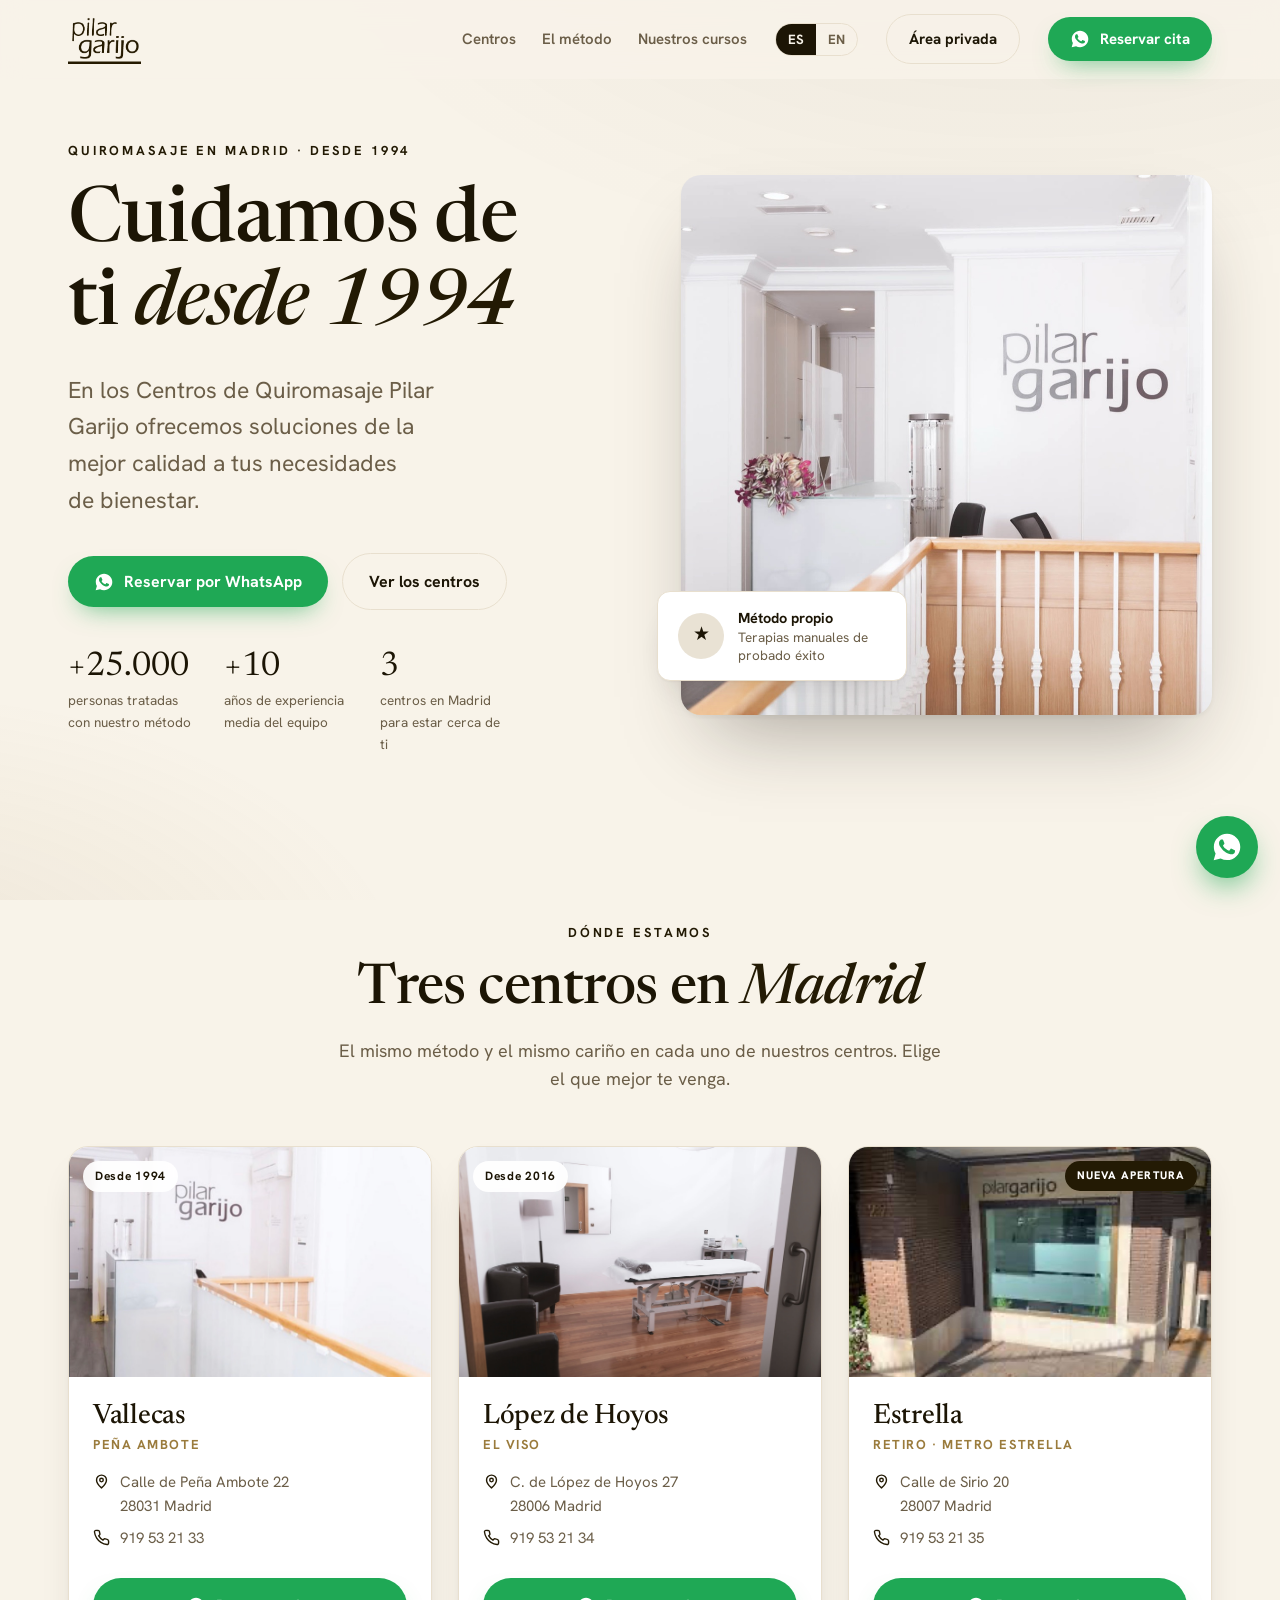
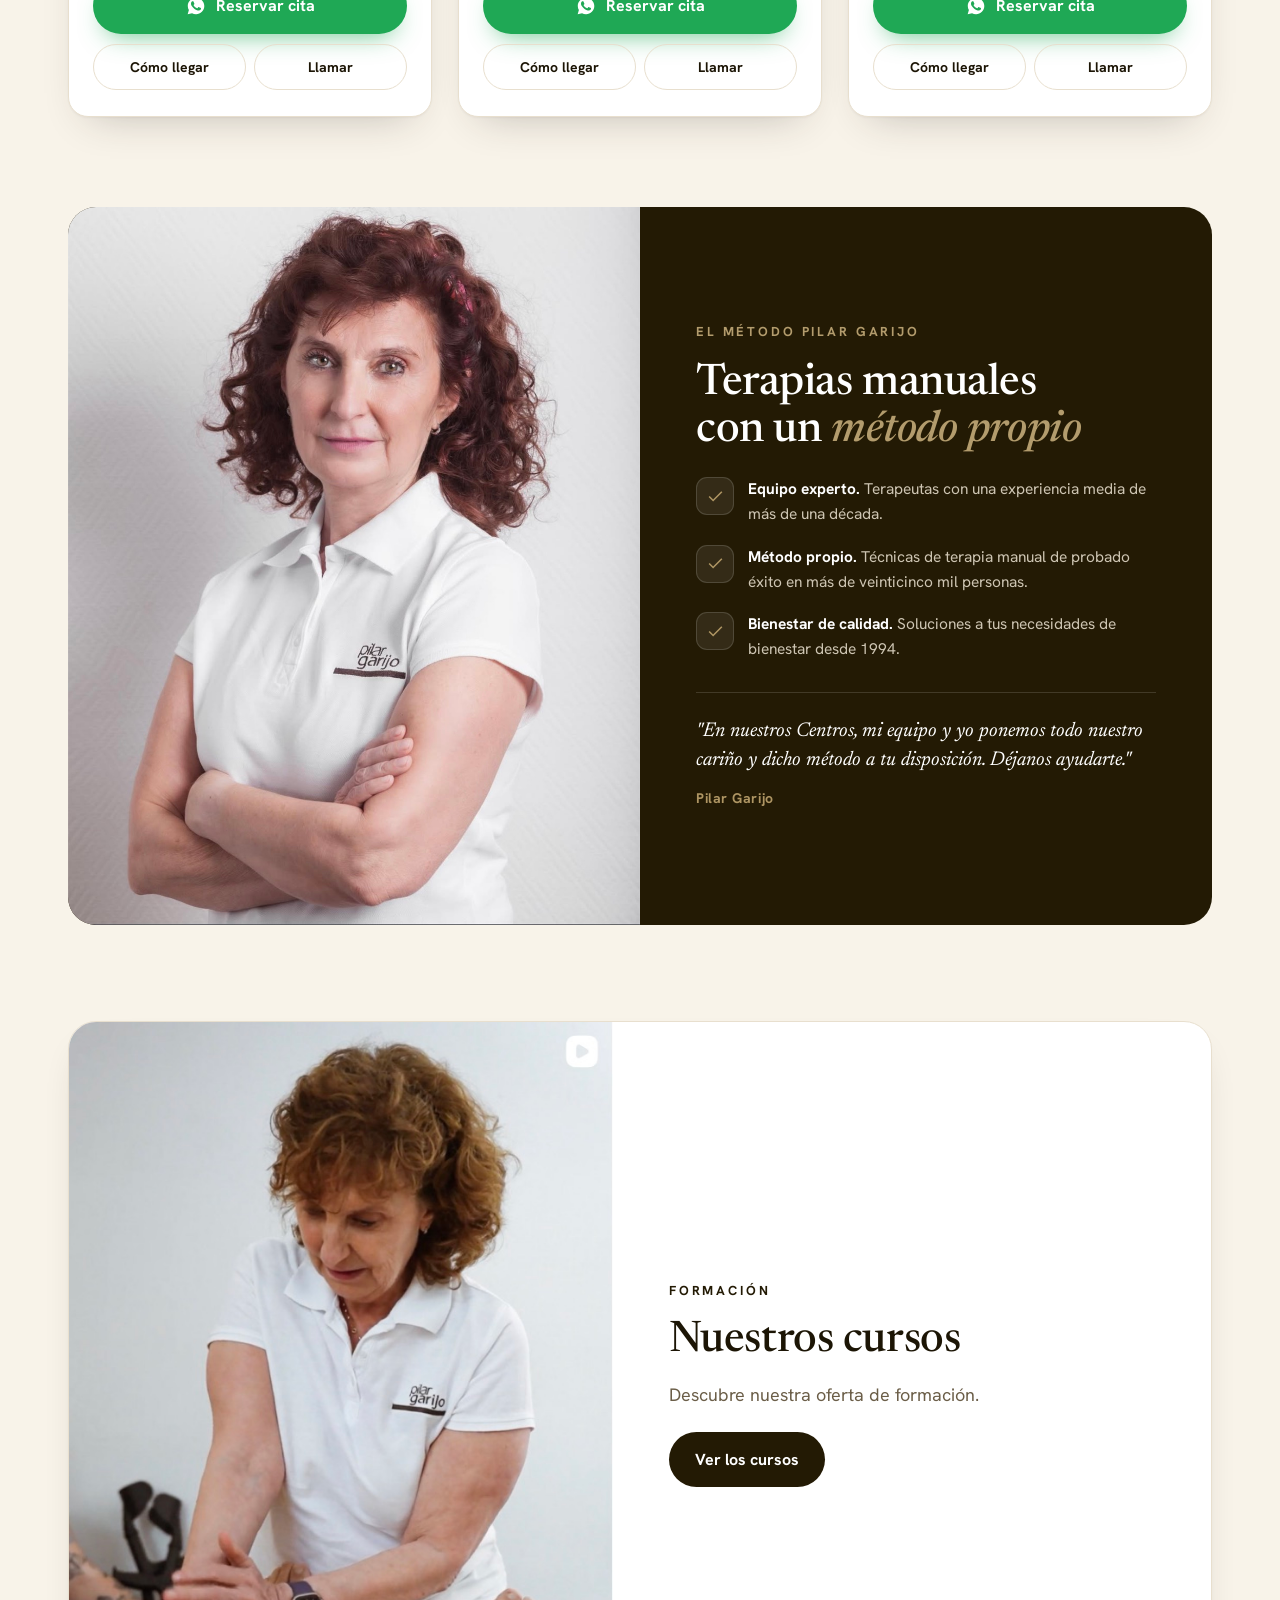
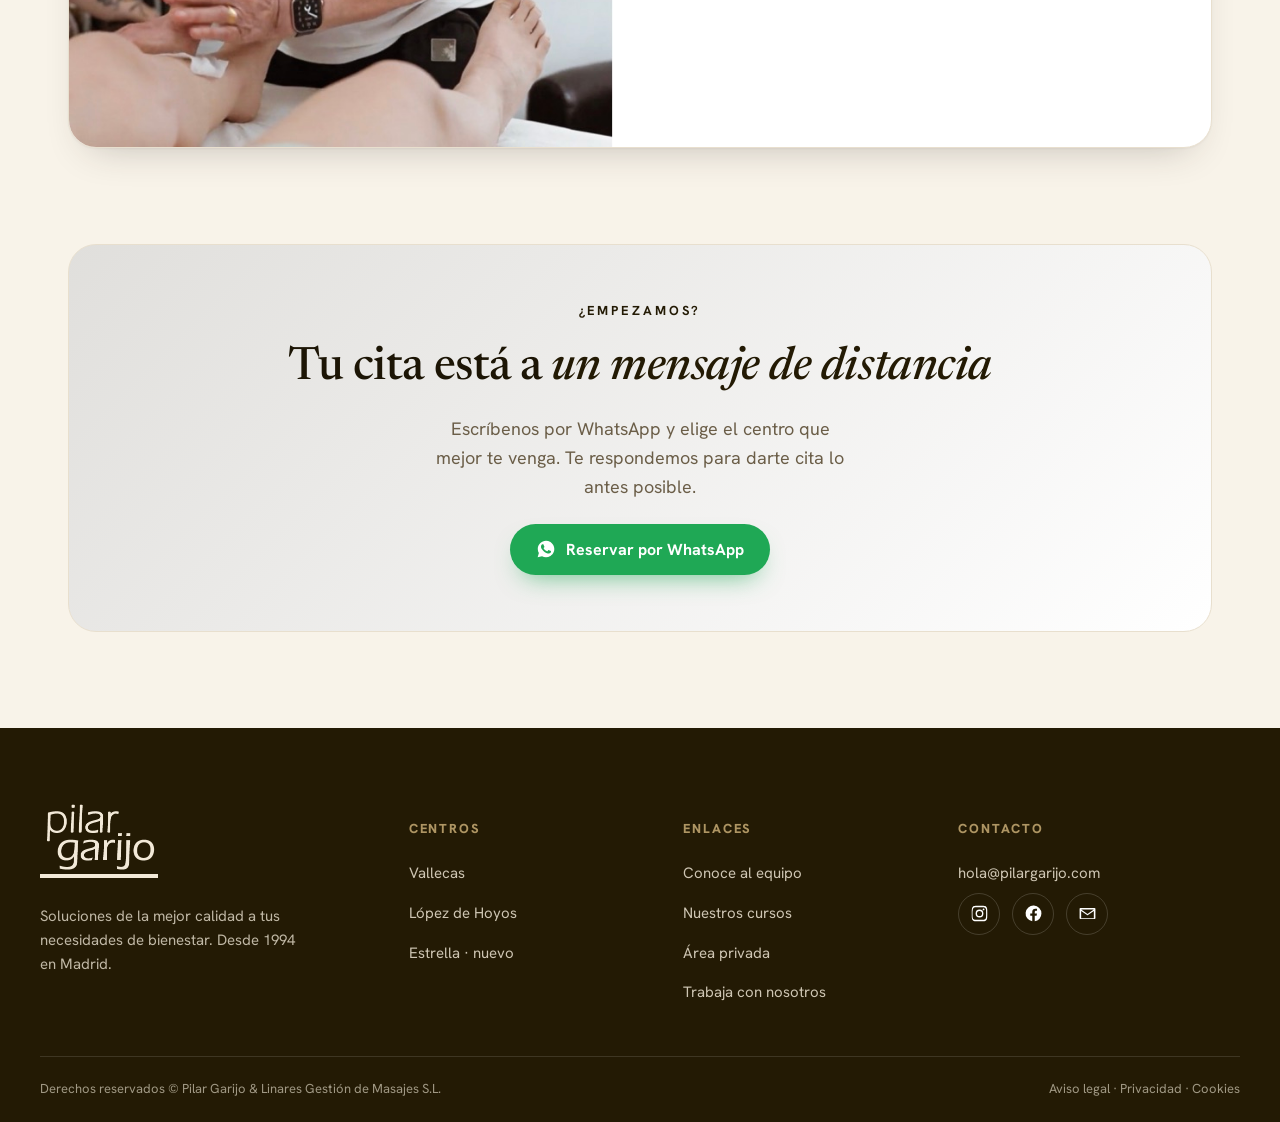
==== index.html @ a0c42f75 "Añade fotos reales en home y landing (hero, 3 centros, Pilar, cursos) Co-Authored-By: Claude Opus 4." ====
<!DOCTYPE html>
<html lang="es">
<head>
<meta charset="utf-8">
<meta name="viewport" content="width=device-width, initial-scale=1">
<title>Centros de Quiromasaje Pilar Garijo · Madrid</title>
<meta name="description" content="Centros de Quiromasaje Pilar Garijo en Madrid. Tres centros: López de Hoyos, Vallecas y Estrella. Reserva tu cita por WhatsApp en segundos.">
<!--
  Home — Centros de Quiromasaje Pilar Garijo
  · El menú superior es compartido (css/site-header.css + assets/site-header.js):
    el mismo en home y en la landing de cursos.
  · Fotos: sustituye cada <div class="ph">…</div> por <img class="ph" src="…" alt="…">.
-->
<link rel="preconnect" href="https://fonts.googleapis.com">
<link rel="preconnect" href="https://fonts.gstatic.com" crossorigin>
<link href="https://fonts.googleapis.com/css2?family=Newsreader:ital,opsz,wght@0,6..72,400;0,6..72,500;0,6..72,600;1,6..72,400;1,6..72,500&family=Hanken+Grotesk:wght@400;500;600;700;800&display=swap" rel="stylesheet">
<link rel="stylesheet" href="css/site-header.css">
<link rel="stylesheet" href="css/home.css">
</head>
<body>

<main id="top">

  <!-- ============ HERO ============ -->
  <section class="hero">
    <div class="wrap hero-grid">
      <div class="hero-copy reveal">
        <span class="eyebrow" data-i18n="hero.eyebrow">Quiromasaje en Madrid · Desde 1994</span>
        <h1><span data-i18n="hero.h1a">Cuidamos de ti</span> <span class="it" data-i18n="hero.h1b">desde 1994</span></h1>
        <p class="lead" data-i18n="hero.lead">En los Centros de Quiromasaje Pilar Garijo ofrecemos soluciones de la mejor calidad a tus necesidades de bienestar.</p>
        <div class="hero-cta">
          <button class="btn btn-wa" data-open-modal>
            <svg class="wa-glyph" viewBox="0 0 24 24" fill="#fff" aria-hidden="true"><path d="M12.04 2C6.58 2 2.13 6.45 2.13 11.91c0 1.75.46 3.45 1.32 4.95L2 22l5.25-1.38a9.9 9.9 0 0 0 4.79 1.22h.01c5.46 0 9.91-4.45 9.91-9.91C21.96 6.45 17.5 2 12.04 2zm5.8 14.04c-.25.69-1.45 1.32-2 1.4-.51.08-1.16.11-1.87-.12-.43-.14-.98-.32-1.69-.62-2.97-1.28-4.91-4.27-5.06-4.47-.15-.2-1.21-1.61-1.21-3.07s.77-2.18 1.04-2.48c.27-.3.59-.37.79-.37.2 0 .39 0 .57.01.18.01.43-.07.67.51.25.6.84 2.06.91 2.21.07.15.12.32.02.52-.1.2-.15.32-.3.49-.15.17-.31.39-.45.52-.15.15-.3.31-.13.6.17.3.76 1.25 1.63 2.02 1.12.99 2.06 1.3 2.36 1.45.3.15.47.12.65-.07.18-.2.74-.86.94-1.16.2-.3.4-.25.67-.15.27.1 1.72.81 2.02.96.3.15.5.22.57.35.07.12.07.72-.18 1.41z"/></svg>
            <span data-i18n="hero.cta1">Reservar por WhatsApp</span>
          </button>
          <a href="#centros" class="btn btn-ghost" data-i18n="hero.cta2">Ver los centros</a>
        </div>
        <div class="hero-trust">
          <div class="stat"><div class="n">+25.000</div><div class="l" data-i18n="hero.stat1">personas tratadas con nuestro método</div></div>
          <div class="stat"><div class="n">+10</div><div class="l" data-i18n="hero.stat2">años de experiencia media del equipo</div></div>
          <div class="stat"><div class="n">3</div><div class="l" data-i18n="hero.stat3">centros en Madrid para estar cerca de ti</div></div>
        </div>
      </div>
      <div class="hero-media reveal">
        <img class="ph" src="assets/fotos/home-hero.jpg" alt="Recepción de un centro Pilar Garijo">
        <div class="hero-badge">
          <div class="ring">★</div>
          <div class="t"><b data-i18n="hero.badge.t">Método propio</b><span data-i18n="hero.badge.s">Terapias manuales de probado éxito</span></div>
        </div>
      </div>
    </div>
  </section>

  <!-- ============ CLINICS ============ -->
  <section class="clinics" id="centros">
    <div class="wrap">
      <div class="section-head reveal">
        <span class="eyebrow" data-i18n="centros.eyebrow">Dónde estamos</span>
        <h2><span data-i18n="centros.h2a">Tres centros en</span> <span class="it">Madrid</span></h2>
        <p data-i18n="centros.sub">El mismo método y el mismo cariño en cada uno de nuestros centros. Elige el que mejor te venga.</p>
      </div>
      <div class="clinic-grid">

        <article class="clinic reveal">
          <div class="photo">
            <img class="ph" src="assets/fotos/centro-vallecas.jpg" alt="Centro Pilar Garijo Vallecas">
            <span class="since" data-i18n="since.1994">Desde 1994</span>
          </div>
          <div class="body">
            <h3>Vallecas</h3>
            <div class="area" data-i18n="area.vallecas">Peña Ambote</div>
            <div class="row">
              <svg viewBox="0 0 24 24" fill="none" stroke-width="2"><path d="M12 21s-7-5.6-7-11a7 7 0 0 1 14 0c0 5.4-7 11-7 11z"/><circle cx="12" cy="10" r="2.5"/></svg>
              <span>Calle de Peña Ambote 22<br>28031 Madrid</span>
            </div>
            <div class="row">
              <svg viewBox="0 0 24 24" fill="none" stroke-width="2"><path d="M22 16.9v3a2 2 0 0 1-2.2 2 19.8 19.8 0 0 1-8.6-3.1 19.5 19.5 0 0 1-6-6 19.8 19.8 0 0 1-3.1-8.6A2 2 0 0 1 4.1 2h3a2 2 0 0 1 2 1.7c.1.9.3 1.8.6 2.7a2 2 0 0 1-.5 2.1L8.1 9.6a16 16 0 0 0 6 6l1.1-1.1a2 2 0 0 1 2.1-.5c.9.3 1.8.5 2.7.6a2 2 0 0 1 1.7 2z"/></svg>
              <a href="tel:+34919532133">919 53 21 33</a>
            </div>
            <div class="actions">
              <a class="btn btn-wa" data-wa="vallecas" href="#">
                <svg class="wa-glyph" viewBox="0 0 24 24" fill="#fff" aria-hidden="true"><path d="M12.04 2C6.58 2 2.13 6.45 2.13 11.91c0 1.75.46 3.45 1.32 4.95L2 22l5.25-1.38a9.9 9.9 0 0 0 4.79 1.22h.01c5.46 0 9.91-4.45 9.91-9.91C21.96 6.45 17.5 2 12.04 2zm5.8 14.04c-.25.69-1.45 1.32-2 1.4-.51.08-1.16.11-1.87-.12-.43-.14-.98-.32-1.69-.62-2.97-1.28-4.91-4.27-5.06-4.47-.15-.2-1.21-1.61-1.21-3.07s.77-2.18 1.04-2.48c.27-.3.59-.37.79-.37.2 0 .39 0 .57.01.18.01.43-.07.67.51.25.6.84 2.06.91 2.21.07.15.12.32.02.52-.1.2-.15.32-.3.49-.15.17-.31.39-.45.52-.15.15-.3.31-.13.6.17.3.76 1.25 1.63 2.02 1.12.99 2.06 1.3 2.36 1.45.3.15.47.12.65-.07.18-.2.74-.86.94-1.16.2-.3.4-.25.67-.15.27.1 1.72.81 2.02.96.3.15.5.22.57.35.07.12.07.72-.18 1.41z"/></svg>
                <span data-i18n="reserva.btn">Reservar cita</span>
              </a>
              <div class="sub-links">
                <a class="btn btn-ghost" target="_blank" rel="noopener" href="https://www.google.com/maps/search/?api=1&query=Calle+de+Pe%C3%B1a+Ambote+22+28031+Madrid" data-i18n="link.map">Cómo llegar</a>
                <a class="btn btn-ghost" href="tel:+34919532133" data-i18n="link.call">Llamar</a>
              </div>
            </div>
          </div>
        </article>

        <article class="clinic reveal">
          <div class="photo">
            <img class="ph" src="assets/fotos/centro-lopez.jpg" alt="Centro Pilar Garijo López de Hoyos">
            <span class="since" data-i18n="since.2016">Desde 2016</span>
          </div>
          <div class="body">
            <h3>López de Hoyos</h3>
            <div class="area" data-i18n="area.lopez">El Viso</div>
            <div class="row">
              <svg viewBox="0 0 24 24" fill="none" stroke-width="2"><path d="M12 21s-7-5.6-7-11a7 7 0 0 1 14 0c0 5.4-7 11-7 11z"/><circle cx="12" cy="10" r="2.5"/></svg>
              <span>C. de López de Hoyos 27<br>28006 Madrid</span>
            </div>
            <div class="row">
              <svg viewBox="0 0 24 24" fill="none" stroke-width="2"><path d="M22 16.9v3a2 2 0 0 1-2.2 2 19.8 19.8 0 0 1-8.6-3.1 19.5 19.5 0 0 1-6-6 19.8 19.8 0 0 1-3.1-8.6A2 2 0 0 1 4.1 2h3a2 2 0 0 1 2 1.7c.1.9.3 1.8.6 2.7a2 2 0 0 1-.5 2.1L8.1 9.6a16 16 0 0 0 6 6l1.1-1.1a2 2 0 0 1 2.1-.5c.9.3 1.8.5 2.7.6a2 2 0 0 1 1.7 2z"/></svg>
              <a href="tel:+34919532134">919 53 21 34</a>
            </div>
            <div class="actions">
              <a class="btn btn-wa" data-wa="lopezdehoyos" href="#">
                <svg class="wa-glyph" viewBox="0 0 24 24" fill="#fff" aria-hidden="true"><path d="M12.04 2C6.58 2 2.13 6.45 2.13 11.91c0 1.75.46 3.45 1.32 4.95L2 22l5.25-1.38a9.9 9.9 0 0 0 4.79 1.22h.01c5.46 0 9.91-4.45 9.91-9.91C21.96 6.45 17.5 2 12.04 2zm5.8 14.04c-.25.69-1.45 1.32-2 1.4-.51.08-1.16.11-1.87-.12-.43-.14-.98-.32-1.69-.62-2.97-1.28-4.91-4.27-5.06-4.47-.15-.2-1.21-1.61-1.21-3.07s.77-2.18 1.04-2.48c.27-.3.59-.37.79-.37.2 0 .39 0 .57.01.18.01.43-.07.67.51.25.6.84 2.06.91 2.21.07.15.12.32.02.52-.1.2-.15.32-.3.49-.15.17-.31.39-.45.52-.15.15-.3.31-.13.6.17.3.76 1.25 1.63 2.02 1.12.99 2.06 1.3 2.36 1.45.3.15.47.12.65-.07.18-.2.74-.86.94-1.16.2-.3.4-.25.67-.15.27.1 1.72.81 2.02.96.3.15.5.22.57.35.07.12.07.72-.18 1.41z"/></svg>
                <span data-i18n="reserva.btn">Reservar cita</span>
              </a>
              <div class="sub-links">
                <a class="btn btn-ghost" target="_blank" rel="noopener" href="https://www.google.com/maps/search/?api=1&query=C.+de+L%C3%B3pez+de+Hoyos+27+28006+Madrid" data-i18n="link.map">Cómo llegar</a>
                <a class="btn btn-ghost" href="tel:+34919532134" data-i18n="link.call">Llamar</a>
              </div>
            </div>
          </div>
        </article>

        <article class="clinic reveal">
          <div class="photo">
            <img class="ph" src="assets/fotos/centro-estrella.jpg" alt="Centro Pilar Garijo Estrella">
            <span class="newtag" data-i18n="tag.new">Nueva apertura</span>
          </div>
          <div class="body">
            <h3>Estrella</h3>
            <div class="area" data-i18n="area.estrella">Retiro · Metro Estrella</div>
            <div class="row">
              <svg viewBox="0 0 24 24" fill="none" stroke-width="2"><path d="M12 21s-7-5.6-7-11a7 7 0 0 1 14 0c0 5.4-7 11-7 11z"/><circle cx="12" cy="10" r="2.5"/></svg>
              <span>Calle de Sirio 20<br>28007 Madrid</span>
            </div>
            <div class="row">
              <svg viewBox="0 0 24 24" fill="none" stroke-width="2"><path d="M22 16.9v3a2 2 0 0 1-2.2 2 19.8 19.8 0 0 1-8.6-3.1 19.5 19.5 0 0 1-6-6 19.8 19.8 0 0 1-3.1-8.6A2 2 0 0 1 4.1 2h3a2 2 0 0 1 2 1.7c.1.9.3 1.8.6 2.7a2 2 0 0 1-.5 2.1L8.1 9.6a16 16 0 0 0 6 6l1.1-1.1a2 2 0 0 1 2.1-.5c.9.3 1.8.5 2.7.6a2 2 0 0 1 1.7 2z"/></svg>
              <a href="tel:+34919532135">919 53 21 35</a>
            </div>
            <div class="actions">
              <a class="btn btn-wa" data-wa="estrella" href="#">
                <svg class="wa-glyph" viewBox="0 0 24 24" fill="#fff" aria-hidden="true"><path d="M12.04 2C6.58 2 2.13 6.45 2.13 11.91c0 1.75.46 3.45 1.32 4.95L2 22l5.25-1.38a9.9 9.9 0 0 0 4.79 1.22h.01c5.46 0 9.91-4.45 9.91-9.91C21.96 6.45 17.5 2 12.04 2zm5.8 14.04c-.25.69-1.45 1.32-2 1.4-.51.08-1.16.11-1.87-.12-.43-.14-.98-.32-1.69-.62-2.97-1.28-4.91-4.27-5.06-4.47-.15-.2-1.21-1.61-1.21-3.07s.77-2.18 1.04-2.48c.27-.3.59-.37.79-.37.2 0 .39 0 .57.01.18.01.43-.07.67.51.25.6.84 2.06.91 2.21.07.15.12.32.02.52-.1.2-.15.32-.3.49-.15.17-.31.39-.45.52-.15.15-.3.31-.13.6.17.3.76 1.25 1.63 2.02 1.12.99 2.06 1.3 2.36 1.45.3.15.47.12.65-.07.18-.2.74-.86.94-1.16.2-.3.4-.25.67-.15.27.1 1.72.81 2.02.96.3.15.5.22.57.35.07.12.07.72-.18 1.41z"/></svg>
                <span data-i18n="reserva.btn">Reservar cita</span>
              </a>
              <div class="sub-links">
                <a class="btn btn-ghost" target="_blank" rel="noopener" href="https://www.google.com/maps/search/?api=1&query=Calle+de+Sirio+20+28007+Madrid" data-i18n="link.map">Cómo llegar</a>
                <a class="btn btn-ghost" href="tel:+34919532135" data-i18n="link.call">Llamar</a>
              </div>
            </div>
          </div>
        </article>

      </div>
    </div>
  </section>

  <!-- ============ METHOD ============ -->
  <section class="method" id="metodo">
    <div class="wrap">
      <div class="method-card reveal">
        <div class="method-media">
          <img class="ph" src="assets/fotos/pilar-retrato.jpg" alt="Pilar Garijo">
        </div>
        <div class="method-body">
          <span class="eyebrow" data-i18n="metodo.eyebrow">El método Pilar Garijo</span>
          <h2><span data-i18n="metodo.h2a">Terapias manuales con un</span> <span class="it" data-i18n="metodo.h2b">método propio</span></h2>
          <div class="method-feats">
            <div class="feat">
              <div class="ic"><svg viewBox="0 0 24 24" fill="none" stroke-width="2"><path d="M20 6L9 17l-5-5"/></svg></div>
              <p data-i18n="metodo.f1"><b>Equipo experto.</b> Terapeutas con una experiencia media de más de una década.</p>
            </div>
            <div class="feat">
              <div class="ic"><svg viewBox="0 0 24 24" fill="none" stroke-width="2"><path d="M20 6L9 17l-5-5"/></svg></div>
              <p data-i18n="metodo.f2"><b>Método propio.</b> Técnicas de terapia manual de probado éxito en más de veinticinco mil personas.</p>
            </div>
            <div class="feat">
              <div class="ic"><svg viewBox="0 0 24 24" fill="none" stroke-width="2"><path d="M20 6L9 17l-5-5"/></svg></div>
              <p data-i18n="metodo.f3"><b>Bienestar de calidad.</b> Soluciones a tus necesidades de bienestar desde 1994.</p>
            </div>
          </div>
          <div class="method-quote">
            <blockquote data-i18n="metodo.quote">"En nuestros Centros, mi equipo y yo ponemos todo nuestro cariño y dicho método a tu disposición. Déjanos ayudarte."</blockquote>
            <cite>Pilar Garijo</cite>
          </div>
        </div>
      </div>
    </div>
  </section>

  <!-- ============ CURSOS ============ -->
  <section class="cursos" id="cursos">
    <div class="wrap">
      <div class="cursos-card reveal">
        <div class="cursos-media">
          <img class="ph" src="assets/fotos/pilar-trabajando.jpg" alt="Pilar Garijo dando un masaje">
        </div>
        <div class="cursos-body">
          <span class="eyebrow" data-i18n="cursos.eyebrow">Formación</span>
          <h2 data-i18n="cursos.h2">Nuestros cursos</h2>
          <p data-i18n="cursos.p">Descubre nuestra oferta de formación.</p>
          <div class="cursos-actions">
            <a class="btn btn-primary" href="Landing Academia Pilar Garijo.html" data-i18n="cursos.btn">Ver los cursos</a>
          </div>
        </div>
      </div>
    </div>
  </section>

  <!-- ============ CTA STRIP ============ -->
  <section class="cta-strip">
    <div class="wrap">
      <div class="cta-inner reveal">
        <span class="eyebrow" data-i18n="cta.eyebrow">¿Empezamos?</span>
        <h2><span data-i18n="cta.h2a">Tu cita está a</span> <span class="it" data-i18n="cta.h2b">un mensaje de distancia</span></h2>
        <p data-i18n="cta.p">Escríbenos por WhatsApp y elige el centro que mejor te venga. Te respondemos para darte cita lo antes posible.</p>
        <button class="btn btn-wa" data-open-modal>
          <svg class="wa-glyph" viewBox="0 0 24 24" fill="#fff" aria-hidden="true"><path d="M12.04 2C6.58 2 2.13 6.45 2.13 11.91c0 1.75.46 3.45 1.32 4.95L2 22l5.25-1.38a9.9 9.9 0 0 0 4.79 1.22h.01c5.46 0 9.91-4.45 9.91-9.91C21.96 6.45 17.5 2 12.04 2zm5.8 14.04c-.25.69-1.45 1.32-2 1.4-.51.08-1.16.11-1.87-.12-.43-.14-.98-.32-1.69-.62-2.97-1.28-4.91-4.27-5.06-4.47-.15-.2-1.21-1.61-1.21-3.07s.77-2.18 1.04-2.48c.27-.3.59-.37.79-.37.2 0 .39 0 .57.01.18.01.43-.07.67.51.25.6.84 2.06.91 2.21.07.15.12.32.02.52-.1.2-.15.32-.3.49-.15.17-.31.39-.45.52-.15.15-.3.31-.13.6.17.3.76 1.25 1.63 2.02 1.12.99 2.06 1.3 2.36 1.45.3.15.47.12.65-.07.18-.2.74-.86.94-1.16.2-.3.4-.25.67-.15.27.1 1.72.81 2.02.96.3.15.5.22.57.35.07.12.07.72-.18 1.41z"/></svg>
          <span data-i18n="cta.button">Reservar por WhatsApp</span>
        </button>
      </div>
    </div>
  </section>

</main>

<!-- ============ FOOTER ============ -->
<footer class="site-footer" id="contacto">
  <div class="wrap footer-top">
    <div class="footer-logo">
      <a href="#top" class="footer-logo-link" aria-label="Pilar Garijo · inicio">
        <img src="assets/logo-light.png" alt="Pilar Garijo">
      </a>
      <p class="blurb" data-i18n="footer.blurb">Soluciones de la mejor calidad a tus necesidades de bienestar. Desde 1994 en Madrid.</p>
    </div>
    <div class="footer-col">
      <h5 data-i18n="footer.centros">Centros</h5>
      <ul>
        <li><a data-wa="vallecas" href="#">Vallecas</a></li>
        <li><a data-wa="lopezdehoyos" href="#">López de Hoyos</a></li>
        <li><a data-wa="estrella" href="#">Estrella · <span data-i18n="footer.nuevo">nuevo</span></a></li>
      </ul>
    </div>
    <div class="footer-col">
      <h5 data-i18n="footer.enlaces">Enlaces</h5>
      <ul>
        <li><a href="https://www.instagram.com/centrospilargarijo/" target="_blank" rel="noopener" data-i18n="footer.equipo">Conoce al equipo</a></li>
        <li><a href="Landing Academia Pilar Garijo.html" data-i18n="nav.cursos">Nuestros cursos</a></li>
        <li><a href="Academia Pilar Garijo.html" data-i18n="nav.privada">Área privada</a></li>
        <li><a href="https://pilargarijo.com/jobs" target="_blank" rel="noopener" data-i18n="footer.trabaja">Trabaja con nosotros</a></li>
      </ul>
    </div>
    <div class="footer-col">
      <h5 data-i18n="footer.contacto">Contacto</h5>
      <ul>
        <li><a href="mailto:hola@pilargarijo.com">hola@pilargarijo.com</a></li>
      </ul>
      <div class="social">
        <a href="https://www.instagram.com/centrospilargarijo.quiromasaje" target="_blank" rel="noopener" aria-label="Instagram">
          <svg viewBox="0 0 24 24"><path d="M12 2.2c3.2 0 3.6 0 4.85.07 1.17.05 1.8.25 2.23.41.56.22.96.48 1.38.9.42.42.68.82.9 1.38.16.42.36 1.06.41 2.23.06 1.27.07 1.65.07 4.85s0 3.58-.07 4.85c-.05 1.17-.25 1.8-.41 2.23-.22.56-.48.96-.9 1.38-.42.42-.82.68-1.38.9-.42.16-1.06.36-2.23.41-1.27.06-1.65.07-4.85.07s-3.58 0-4.85-.07c-1.17-.05-1.8-.25-2.23-.41a3.7 3.7 0 0 1-1.38-.9 3.7 3.7 0 0 1-.9-1.38c-.16-.42-.36-1.06-.41-2.23C2.21 15.58 2.2 15.2 2.2 12s0-3.58.07-4.85c.05-1.17.25-1.8.41-2.23.22-.56.48-.96.9-1.38.42-.42.82-.68 1.38-.9.42-.16 1.06-.36 2.23-.41C8.42 2.21 8.8 2.2 12 2.2zm0 1.8c-3.15 0-3.5.01-4.74.07-.9.04-1.38.19-1.7.32-.43.16-.74.36-1.06.68-.32.32-.52.63-.68 1.06-.13.32-.28.8-.32 1.7C3.21 9.05 3.2 9.4 3.2 12s.01 2.95.07 4.19c.04.9.19 1.38.32 1.7.16.43.36.74.68 1.06.32.32.63.52 1.06.68.32.13.8.28 1.7.32 1.24.06 1.59.07 4.74.07s3.5-.01 4.74-.07c.9-.04 1.38-.19 1.7-.32.43-.16.74-.36 1.06-.68.32-.32.52-.63.68-1.06.13-.32.28-.8.32-1.7.06-1.24.07-1.59.07-4.19s-.01-2.95-.07-4.19c-.04-.9-.19-1.38-.32-1.7a2.85 2.85 0 0 0-.68-1.06 2.85 2.85 0 0 0-1.06-.68c-.32-.13-.8-.28-1.7-.32C15.5 4.01 15.15 4 12 4zm0 3.06A4.94 4.94 0 1 1 7.06 12 4.94 4.94 0 0 1 12 7.06zm0 8.15A3.21 3.21 0 1 0 8.79 12 3.21 3.21 0 0 0 12 15.21zm6.29-8.35a1.15 1.15 0 1 1-1.15-1.15 1.15 1.15 0 0 1 1.15 1.15z"/></svg>
        </a>
        <a href="https://www.facebook.com/centroquiromasajepilargarijo/" target="_blank" rel="noopener" aria-label="Facebook">
          <svg viewBox="0 0 24 24"><path d="M22 12a10 10 0 1 0-11.56 9.88v-6.99H7.9V12h2.54V9.8c0-2.5 1.49-3.89 3.78-3.89 1.09 0 2.24.2 2.24.2v2.46h-1.26c-1.24 0-1.63.77-1.63 1.56V12h2.78l-.44 2.89h-2.34v6.99A10 10 0 0 0 22 12z"/></svg>
        </a>
        <a href="mailto:hola@pilargarijo.com" aria-label="Email">
          <svg viewBox="0 0 24 24"><path d="M3 5h18a1 1 0 0 1 1 1v12a1 1 0 0 1-1 1H3a1 1 0 0 1-1-1V6a1 1 0 0 1 1-1zm9 7.5L20 7H4l8 5.5zM4 8.8V18h16V8.8l-7.4 5.1a1 1 0 0 1-1.2 0L4 8.8z"/></svg>
        </a>
      </div>
    </div>
  </div>
  <div class="wrap footer-bottom">
    <span data-i18n="footer.rights">Derechos reservados © Pilar Garijo &amp; Linares Gestión de Masajes S.L.</span>
    <span data-i18n="footer.legal">Aviso legal · Privacidad · Cookies</span>
  </div>
</footer>

<script src="assets/home.js"></script>
<script src="assets/site-header.js"></script>

</body>
</html>
---- css/site-header.css ----
/* ============================================================
   Pilar Garijo — Header compartido (mismo menú en todas las páginas)
   Autónomo: clases con prefijo .pg- y variables propias --pgh-*,
   para que se vea idéntico sobre cualquier hoja de estilos base.
   Edita SOLO este archivo + assets/site-header.js para cambiar el menú.
   ============================================================ */
:root {
  --pgh-bg:       #F8F3E9;
  --pgh-surface:  #FFFFFF;
  --pgh-ink:      #1C1505;
  --pgh-soft:     #6B5E48;
  --pgh-line:     #E8DFCE;
  --pgh-primary:  #231A04;
  --pgh-accent:   #9A7B3C;
  --pgh-deep:     #231A04;
  --pgh-deep-ink: #F4ECDB;
  --pgh-wa:       #1FA855;
  --pgh-wa-d:     #128C42;
  --pgh-serif: "Newsreader", Georgia, serif;
  --pgh-sans:  "Hanken Grotesk", system-ui, sans-serif;
}

/* ---------- Botones del header ---------- */
.pg-btn {
  display: inline-flex; align-items: center; justify-content: center; gap: 10px;
  font-family: var(--pgh-sans); font-weight: 700; font-size: 15px;
  border: none; border-radius: 999px; padding: 12px 22px; cursor: pointer;
  white-space: nowrap; text-decoration: none;
  transition: transform .15s ease, background .2s ease, box-shadow .2s ease, color .2s ease, border-color .2s ease;
}
.pg-btn:active { transform: translateY(1px) scale(.99); }
.pg-btn--wa { background: var(--pgh-wa); color: #fff; box-shadow: 0 12px 26px -12px rgba(31,168,85,.7); }
.pg-btn--wa:hover { background: var(--pgh-wa-d); transform: translateY(-2px); box-shadow: 0 18px 32px -12px rgba(31,168,85,.75); }
.pg-btn--ghost { background: transparent; color: var(--pgh-ink); border: 1.5px solid var(--pgh-line); }
.pg-btn--ghost:hover { border-color: var(--pgh-primary); color: var(--pgh-primary); }
.pg-btn .pg-wa { width: 20px; height: 20px; flex: none; }

/* ---------- Header ---------- */
.pg-header {
  position: sticky; top: 0; z-index: 60;
  background: color-mix(in srgb, var(--pgh-bg) 86%, transparent);
  backdrop-filter: blur(12px);
  border-bottom: 1px solid transparent;
  transition: border-color .3s ease, background .3s ease;
  font-family: var(--pgh-sans);
}
.pg-header.pg-scrolled { border-color: var(--pgh-line); background: color-mix(in srgb, var(--pgh-bg) 94%, transparent); }
.pg-nav {
  width: 100%; max-width: 1200px; margin: 0 auto; padding: 0 28px;
  display: flex; align-items: center; gap: 28px; height: 78px;
}
.pg-logo { margin-right: auto; display: inline-flex; align-items: center; }
.pg-logo img { height: 50px; width: auto; display: block; }

.pg-links { display: flex; gap: 26px; align-items: center; }
.pg-links a {
  font-size: 15px; font-weight: 600; color: var(--pgh-soft);
  position: relative; padding: 4px 0; text-decoration: none;
}
.pg-links a:hover { color: var(--pgh-ink); }
.pg-links a::after {
  content: ""; position: absolute; left: 0; right: 100%; bottom: -2px;
  height: 2px; background: var(--pgh-primary); transition: right .25s ease;
}
.pg-links a:hover::after { right: 0; }

.pg-lang {
  display: inline-flex; border: 1.5px solid var(--pgh-line);
  border-radius: 999px; overflow: hidden; font-size: 12.5px; font-weight: 700;
}
.pg-lang button {
  background: transparent; border: none; cursor: pointer; padding: 7px 12px;
  color: var(--pgh-soft); font-family: var(--pgh-sans); font-weight: 700;
}
.pg-lang button.on { background: var(--pgh-ink); color: var(--pgh-bg); }

.pg-privada { font-size: 15px; }

.pg-burger { display: none; background: none; border: none; cursor: pointer; padding: 6px; }
.pg-burger svg { width: 28px; height: 28px; stroke: var(--pgh-ink); }

/* ---------- Drawer móvil ---------- */
.pg-drawer { display: none; }
.pg-drawer-close { position: absolute; top: 22px; right: 22px; background: none; border: none; cursor: pointer; }
.pg-drawer-close svg { width: 30px; height: 30px; stroke: var(--pgh-ink); }

/* ---------- WhatsApp flotante ---------- */
.pg-fab {
  position: fixed; right: 22px; bottom: 22px; z-index: 70;
  width: 62px; height: 62px; border-radius: 50%;
  background: var(--pgh-wa); border: none; cursor: pointer;
  display: grid; place-items: center;
  box-shadow: 0 14px 30px -8px rgba(31,168,85,.7);
  transition: transform .18s ease;
  animation: pg-fabpulse 2.6s ease-in-out infinite;
}
.pg-fab:hover { transform: scale(1.08); }
.pg-fab svg { width: 32px; height: 32px; }
@keyframes pg-fabpulse {
  0%, 100% { box-shadow: 0 14px 30px -8px rgba(31,168,85,.7), 0 0 0 0 rgba(31,168,85,.4); }
  50% { box-shadow: 0 14px 30px -8px rgba(31,168,85,.7), 0 0 0 14px rgba(31,168,85,0); }
}

/* ---------- Modal de WhatsApp ---------- */
.pg-modal-backdrop {
  position: fixed; inset: 0; z-index: 80;
  background: rgba(43,33,24,.5); backdrop-filter: blur(4px);
  display: none; align-items: center; justify-content: center; padding: 22px;
  opacity: 0; transition: opacity .2s ease;
}
.pg-modal-backdrop.pg-open { display: flex; opacity: 1; }
.pg-modal {
  background: var(--pgh-surface); border-radius: 20px;
  width: 100%; max-width: 440px; overflow: hidden;
  box-shadow: 0 2px 4px rgba(46,38,32,.05), 0 40px 80px -30px rgba(46,38,32,.40);
  transform: translateY(12px) scale(.98); transition: transform .22s ease;
  font-family: var(--pgh-sans);
}
.pg-modal-backdrop.pg-open .pg-modal { transform: none; }
.pg-modal-head { padding: 26px 26px 18px; display: flex; gap: 14px; align-items: flex-start; }
.pg-modal-head .pg-wa-ico { width: 46px; height: 46px; border-radius: 13px; background: var(--pgh-wa); display: grid; place-items: center; flex: none; }
.pg-modal-head .pg-wa-ico svg { width: 26px; height: 26px; }
.pg-modal-head h3 { font-family: var(--pgh-serif); font-weight: 500; font-size: 23px; margin: 0 0 3px; color: var(--pgh-ink); }
.pg-modal-head p { font-size: 14px; color: var(--pgh-soft); margin: 0; }
.pg-modal-head .pg-close { margin-left: auto; background: none; border: none; cursor: pointer; padding: 4px; color: var(--pgh-soft); }
.pg-modal-head .pg-close svg { width: 22px; height: 22px; }
.pg-modal-list { padding: 6px 18px 22px; display: flex; flex-direction: column; gap: 8px; }
.pg-modal-list a {
  display: flex; align-items: center; gap: 14px; padding: 14px 16px;
  border-radius: 13px; border: 1px solid var(--pgh-line); text-decoration: none;
  transition: background .15s ease, border-color .15s ease;
}
.pg-modal-list a:hover { background: color-mix(in srgb, var(--pgh-wa) 8%, var(--pgh-surface)); border-color: var(--pgh-wa); }
.pg-modal-list .pg-ic { width: 40px; height: 40px; border-radius: 10px; background: color-mix(in srgb, var(--pgh-accent) 20%, var(--pgh-surface)); display: grid; place-items: center; flex: none; font-family: var(--pgh-serif); font-size: 16px; color: var(--pgh-ink); }
.pg-modal-list .pg-meta { flex: 1; display: flex; flex-direction: column; gap: 2px; }
.pg-modal-list .pg-meta .pg-c { font-weight: 700; font-size: 16px; color: var(--pgh-ink); }
.pg-modal-list .pg-meta .pg-a { font-size: 13px; color: var(--pgh-soft); }
.pg-modal-list .pg-go { color: var(--pgh-wa); display: inline-flex; }
.pg-modal-list .pg-go svg { width: 20px; height: 20px; }

/* ---------- Responsive ---------- */
@media (max-width: 720px) {
  .pg-nav { height: 66px; gap: 14px; padding: 0 20px; }
  .pg-logo img { height: 40px; }
  .pg-links { display: none; }
  .pg-privada { display: none; }
  .pg-burger { display: block; }

  .pg-drawer {
    display: block; position: fixed; inset: 0; z-index: 65;
    background: var(--pgh-bg);
    transform: translateX(100%); transition: transform .3s ease;
    padding: 90px 28px 28px;
  }
  .pg-drawer.pg-open { transform: none; }
  .pg-drawer a { display: block; font-family: var(--pgh-serif); font-size: 30px; padding: 14px 0; border-bottom: 1px solid var(--pgh-line); color: var(--pgh-ink); text-decoration: none; }
  .pg-drawer .pg-btn--wa { margin-top: 26px; width: 100%; }
}

@media (prefers-reduced-motion: reduce) {
  .pg-fab { animation: none; }
}
---- css/home.css ----
/* ============================================================
   PILAR GARIJO — Home (Centros de Quiromasaje)
   Sistema visual: cálido / wellness / acogedor
   El header, el modal de WhatsApp, el drawer y el botón flotante
   viven en css/site-header.css + assets/site-header.js (compartidos).
   ============================================================ */

:root {
  --bg:        #F8F3E9;
  --surface:   #FFFFFF;
  --ink:       #1C1505;
  --ink-soft:  #6B5E48;
  --line:      #E8DFCE;
  --primary:   #231A04;
  --primary-d: #3D2D0A;
  --accent:    #9A7B3C;
  --deep:      #231A04;
  --deep-ink:  #F4ECDB;
  --wa:        #1FA855;
  --wa-d:      #128C42;

  --radius:    20px;
  --radius-sm: 13px;
  --shadow:    0 1px 2px rgba(46,38,32,.04), 0 18px 40px -22px rgba(46,38,32,.30);
  --shadow-lg: 0 2px 4px rgba(46,38,32,.05), 0 40px 80px -30px rgba(46,38,32,.40);

  --serif: "Newsreader", Georgia, serif;
  --sans:  "Hanken Grotesk", system-ui, sans-serif;

  --maxw: 1200px;
}

* { box-sizing: border-box; }
html { scroll-behavior: smooth; }
body {
  margin: 0; background: var(--bg); color: var(--ink);
  font-family: var(--sans); font-size: 18px; line-height: 1.6;
  -webkit-font-smoothing: antialiased; text-rendering: optimizeLegibility;
  overflow-x: hidden;
}
body::before {
  content: ""; position: fixed; inset: 0; pointer-events: none; z-index: 0;
  background:
    radial-gradient(1200px 600px at 80% -10%, rgba(35,26,4,.06), transparent 60%),
    radial-gradient(900px 500px at -10% 110%, rgba(154,123,60,.10), transparent 60%);
}
img { max-width: 100%; display: block; }
a { color: inherit; text-decoration: none; }
h1, h2, h3, h4 { font-family: var(--serif); font-weight: 500; line-height: 1.08; margin: 0; letter-spacing: -.01em; text-wrap: balance; }
p { margin: 0; text-wrap: pretty; }
.wrap { width: 100%; max-width: var(--maxw); margin: 0 auto; padding: 0 28px; position: relative; z-index: 1; }
.eyebrow { font-family: var(--sans); font-size: 13px; font-weight: 700; letter-spacing: .22em; text-transform: uppercase; color: var(--primary); }

/* ---------- Huecos de foto ----------
   Sustituye <div class="ph">…</div> por <img class="ph" src="tu-foto.jpg" alt="…">
   cuando tengas la imagen real (conserva el mismo tamaño y recorte). */
.ph {
  display: flex; align-items: center; justify-content: center; text-align: center;
  width: 100%; object-fit: cover; padding: 16px;
  color: var(--ink-soft); font-size: 13px; font-weight: 600; letter-spacing: .02em;
  background: color-mix(in srgb, var(--primary) 6%, var(--surface));
  border: 1px dashed var(--line);
}
img.ph { padding: 0; border: none; display: block; }

/* ---------- Buttons (contenido) ---------- */
.btn {
  display: inline-flex; align-items: center; justify-content: center; gap: 10px;
  font-family: var(--sans); font-weight: 700; font-size: 16px;
  border: none; border-radius: 999px; padding: 15px 26px; cursor: pointer;
  transition: transform .15s ease, background .2s ease, box-shadow .2s ease; white-space: nowrap;
}
.btn:active { transform: translateY(1px) scale(.99); }
.btn-wa { background: var(--wa); color: #fff; box-shadow: 0 12px 26px -12px rgba(31,168,85,.7); }
.btn-wa:hover { background: var(--wa-d); transform: translateY(-2px); box-shadow: 0 18px 32px -12px rgba(31,168,85,.75); }
.btn-primary { background: var(--primary); color: #fff; }
.btn-primary:hover { background: var(--primary-d); transform: translateY(-2px); }
.btn-ghost { background: transparent; color: var(--ink); border: 1.5px solid var(--line); }
.btn-ghost:hover { border-color: var(--primary); color: var(--primary); }
.btn .wa-glyph { width: 20px; height: 20px; flex: none; }

/* ---------- Hero ---------- */
.hero { padding: 56px 0 72px; }
.hero-grid { display: grid; grid-template-columns: 1.05fr 1fr; gap: 56px; align-items: center; }
.hero-copy .eyebrow { margin-bottom: 20px; display: inline-block; }
.hero h1 { font-size: clamp(46px, 6vw, 84px); margin-bottom: 24px; }
.hero h1 .it { font-style: italic; color: var(--primary); }
.hero .lead { font-size: clamp(19px, 2vw, 23px); color: var(--ink-soft); max-width: 30ch; margin-bottom: 34px; }
.hero-cta { display: flex; gap: 14px; flex-wrap: wrap; align-items: center; }
.hero-trust { display: flex; gap: 28px; margin-top: 40px; flex-wrap: wrap; }
.hero-trust .stat .n { font-family: var(--serif); font-size: 34px; color: var(--ink); line-height: 1; }
.hero-trust .stat .l { font-size: 13.5px; color: var(--ink-soft); margin-top: 6px; max-width: 16ch; }
.hero-media { position: relative; }
.hero-media .ph { height: 540px; border-radius: var(--radius); box-shadow: var(--shadow-lg); }
.hero-badge {
  position: absolute; left: -24px; bottom: 34px;
  background: var(--surface); border: 1px solid var(--line); border-radius: var(--radius-sm);
  padding: 16px 20px; box-shadow: var(--shadow);
  display: flex; align-items: center; gap: 14px; max-width: 250px;
}
.hero-badge .ring {
  width: 46px; height: 46px; border-radius: 50%; flex: none; display: grid; place-items: center;
  background: color-mix(in srgb, var(--accent) 22%, var(--surface));
  color: var(--ink); font-family: var(--serif); font-size: 19px;
}
.hero-badge .t { font-size: 13.5px; line-height: 1.35; color: var(--ink-soft); }
.hero-badge .t b { color: var(--ink); display: block; font-size: 14.5px; }

/* ---------- Clinics ---------- */
.clinics { padding: 90px 0; }
.section-head { text-align: center; max-width: 620px; margin: 0 auto 52px; }
.section-head .eyebrow { margin-bottom: 16px; display: inline-block; }
.section-head h2 { font-size: clamp(34px, 4.4vw, 56px); margin-bottom: 16px; }
.section-head h2 .it { font-style: italic; color: var(--primary); }
.section-head p { color: var(--ink-soft); font-size: 18px; }
.clinic-grid { display: grid; grid-template-columns: repeat(3, 1fr); gap: 26px; }
.clinic {
  background: var(--surface); border: 1px solid var(--line); border-radius: var(--radius);
  overflow: hidden; display: flex; flex-direction: column; box-shadow: var(--shadow);
  transition: transform .2s ease, box-shadow .2s ease;
}
.clinic:hover { transform: translateY(-6px); box-shadow: var(--shadow-lg); }
.clinic .photo { position: relative; }
.clinic .photo .ph { height: 230px; }
.clinic .since {
  position: absolute; top: 14px; left: 14px;
  background: color-mix(in srgb, var(--surface) 92%, transparent); backdrop-filter: blur(4px);
  font-size: 12px; font-weight: 700; letter-spacing: .06em; padding: 6px 12px; border-radius: 999px; color: var(--ink);
}
.clinic .newtag {
  position: absolute; top: 14px; right: 14px; background: var(--primary); color: #fff;
  font-size: 11px; font-weight: 800; letter-spacing: .1em; text-transform: uppercase;
  padding: 6px 12px; border-radius: 999px;
}
.clinic .body { padding: 24px 24px 26px; display: flex; flex-direction: column; flex: 1; }
.clinic h3 { font-size: 28px; margin-bottom: 4px; }
.clinic .area { font-size: 13px; font-weight: 700; letter-spacing: .12em; text-transform: uppercase; color: var(--accent); margin-bottom: 14px; }
.clinic .row { display: flex; gap: 10px; align-items: flex-start; font-size: 15px; color: var(--ink-soft); margin-bottom: 8px; }
.clinic .row svg { width: 17px; height: 17px; flex: none; margin-top: 3px; stroke: var(--primary); }
.clinic .row a:hover { color: var(--primary); }
.clinic .actions { margin-top: auto; padding-top: 20px; display: flex; flex-direction: column; gap: 10px; }
.clinic .actions .btn { width: 100%; }
.clinic .actions .sub-links { display: flex; gap: 8px; }
.clinic .actions .sub-links .btn { flex: 1; padding: 11px 12px; font-size: 14px; }

/* ---------- Method ---------- */
.method { padding: 0 0 96px; }
.method-card { background: var(--deep); color: var(--deep-ink); border-radius: 28px; overflow: hidden; display: grid; grid-template-columns: 1fr 1fr; }
.method-media .ph { width: 100%; height: 100%; min-height: 480px; }
.method-body { padding: 60px 56px; display: flex; flex-direction: column; justify-content: center; }
.method-body .eyebrow { color: color-mix(in srgb, var(--accent) 75%, #fff); margin-bottom: 18px; }
.method-body h2 { font-size: clamp(30px, 3.4vw, 46px); color: #fff; margin-bottom: 22px; }
.method-body h2 .it { font-style: italic; color: color-mix(in srgb, var(--accent) 75%, #fff); }
.method-feats { display: flex; flex-direction: column; gap: 18px; margin-bottom: 30px; }
.method-feats .feat { display: flex; gap: 14px; align-items: flex-start; }
.method-feats .feat .ic {
  width: 38px; height: 38px; border-radius: 11px; flex: none; display: grid; place-items: center;
  background: color-mix(in srgb, #fff 8%, transparent); border: 1px solid color-mix(in srgb, #fff 14%, transparent);
}
.method-feats .feat .ic svg { width: 19px; height: 19px; stroke: color-mix(in srgb, var(--accent) 80%, #fff); }
.method-feats .feat p { font-size: 15.5px; color: color-mix(in srgb, var(--deep-ink) 82%, transparent); }
.method-feats .feat p b { color: #fff; }
.method-quote { border-top: 1px solid color-mix(in srgb, #fff 14%, transparent); padding-top: 24px; }
.method-quote blockquote { margin: 0; font-family: var(--serif); font-style: italic; font-size: 20px; line-height: 1.45; color: #fff; }
.method-quote cite { display: block; margin-top: 12px; font-style: normal; font-size: 14px; font-weight: 700; letter-spacing: .04em; color: color-mix(in srgb, var(--accent) 80%, #fff); }

/* ---------- Cursos ---------- */
.cursos { padding: 0 0 96px; }
.cursos-card { background: var(--surface); border: 1px solid var(--line); border-radius: 28px; overflow: hidden; display: grid; grid-template-columns: 1fr 1.1fr; box-shadow: var(--shadow); }
.cursos-media .ph { width: 100%; height: 100%; min-height: 340px; }
.cursos-body { padding: 52px 56px; display: flex; flex-direction: column; justify-content: center; align-items: flex-start; gap: 16px; }
.cursos-body h2 { font-size: clamp(30px, 3.4vw, 46px); }
.cursos-body p { color: var(--ink-soft); max-width: 44ch; }
.cursos-actions { margin-top: 6px; }
@media (max-width: 980px) {
  .cursos-card { grid-template-columns: 1fr; }
  .cursos-media .ph { min-height: 280px; }
  .cursos-body { padding: 36px 28px; }
}

/* ---------- CTA strip ---------- */
.cta-strip { padding: 0 0 96px; }
.cta-inner {
  background: linear-gradient(135deg, color-mix(in srgb, var(--primary) 14%, var(--surface)), var(--surface));
  border: 1px solid var(--line); border-radius: 28px; padding: 56px; text-align: center;
  display: flex; flex-direction: column; align-items: center; gap: 22px;
}
.cta-inner h2 { font-size: clamp(30px, 3.6vw, 46px); }
.cta-inner h2 .it { font-style: italic; color: var(--primary); }
.cta-inner p { color: var(--ink-soft); max-width: 44ch; }

/* ---------- Footer ---------- */
.site-footer { background: var(--deep); color: var(--deep-ink); position: relative; z-index: 1; }
.footer-top { display: grid; grid-template-columns: 1.4fr 1fr 1fr 1.2fr; gap: 40px; padding: 70px 0 50px; }
.footer-logo-link { display: inline-flex; }
.footer-logo-link img { width: auto; height: 80px; }
.footer-top p.blurb { font-size: 15px; color: color-mix(in srgb, var(--deep-ink) 75%, transparent); margin-top: 18px; max-width: 34ch; }
.footer-col h5 { font-family: var(--sans); font-size: 13px; font-weight: 800; letter-spacing: .14em; text-transform: uppercase; color: color-mix(in srgb, var(--accent) 80%, #fff); margin-bottom: 18px; }
.footer-col ul { list-style: none; margin: 0; padding: 0; display: flex; flex-direction: column; gap: 11px; }
.footer-col a { font-size: 15px; color: color-mix(in srgb, var(--deep-ink) 82%, transparent); }
.footer-col a:hover { color: #fff; }
.social { display: flex; gap: 12px; margin-top: 6px; }
.social a { width: 42px; height: 42px; border-radius: 50%; display: grid; place-items: center; border: 1px solid color-mix(in srgb, #fff 16%, transparent); transition: background .2s ease, border-color .2s ease; }
.social a:hover { background: var(--wa); border-color: var(--wa); }
.social a svg { width: 19px; height: 19px; fill: #fff; }
.footer-bottom { border-top: 1px solid color-mix(in srgb, #fff 12%, transparent); padding: 22px 0; font-size: 13px; color: color-mix(in srgb, var(--deep-ink) 60%, transparent); display: flex; justify-content: space-between; gap: 16px; flex-wrap: wrap; }

/* ---------- Reveal ---------- */
.reveal { opacity: 0; transform: translateY(22px); transition: opacity .6s ease, transform .6s ease; }
.reveal.in { opacity: 1; transform: none; }
@media (prefers-reduced-motion: reduce) {
  .reveal { opacity: 1; transform: none; transition: none; }
  html { scroll-behavior: auto; }
}

/* ---------- Responsive ---------- */
@media (max-width: 980px) {
  .hero-grid { grid-template-columns: 1fr; gap: 38px; }
  .hero-media .ph { height: 420px; }
  .clinic-grid { grid-template-columns: 1fr; max-width: 460px; margin: 0 auto; }
  .method-card { grid-template-columns: 1fr; }
  .method-media .ph { min-height: 320px; }
  .method-body { padding: 44px 32px; }
  .footer-top { grid-template-columns: 1fr 1fr; gap: 34px; }
}
@media (max-width: 720px) {
  body { font-size: 17px; }
  .hero { padding: 32px 0 52px; }
  .cta-inner { padding: 40px 24px; }
  .method-body { padding: 36px 24px; }
  .footer-top { grid-template-columns: 1fr; }
  .hero-badge { left: 12px; }
  .wrap { padding: 0 20px; }
}
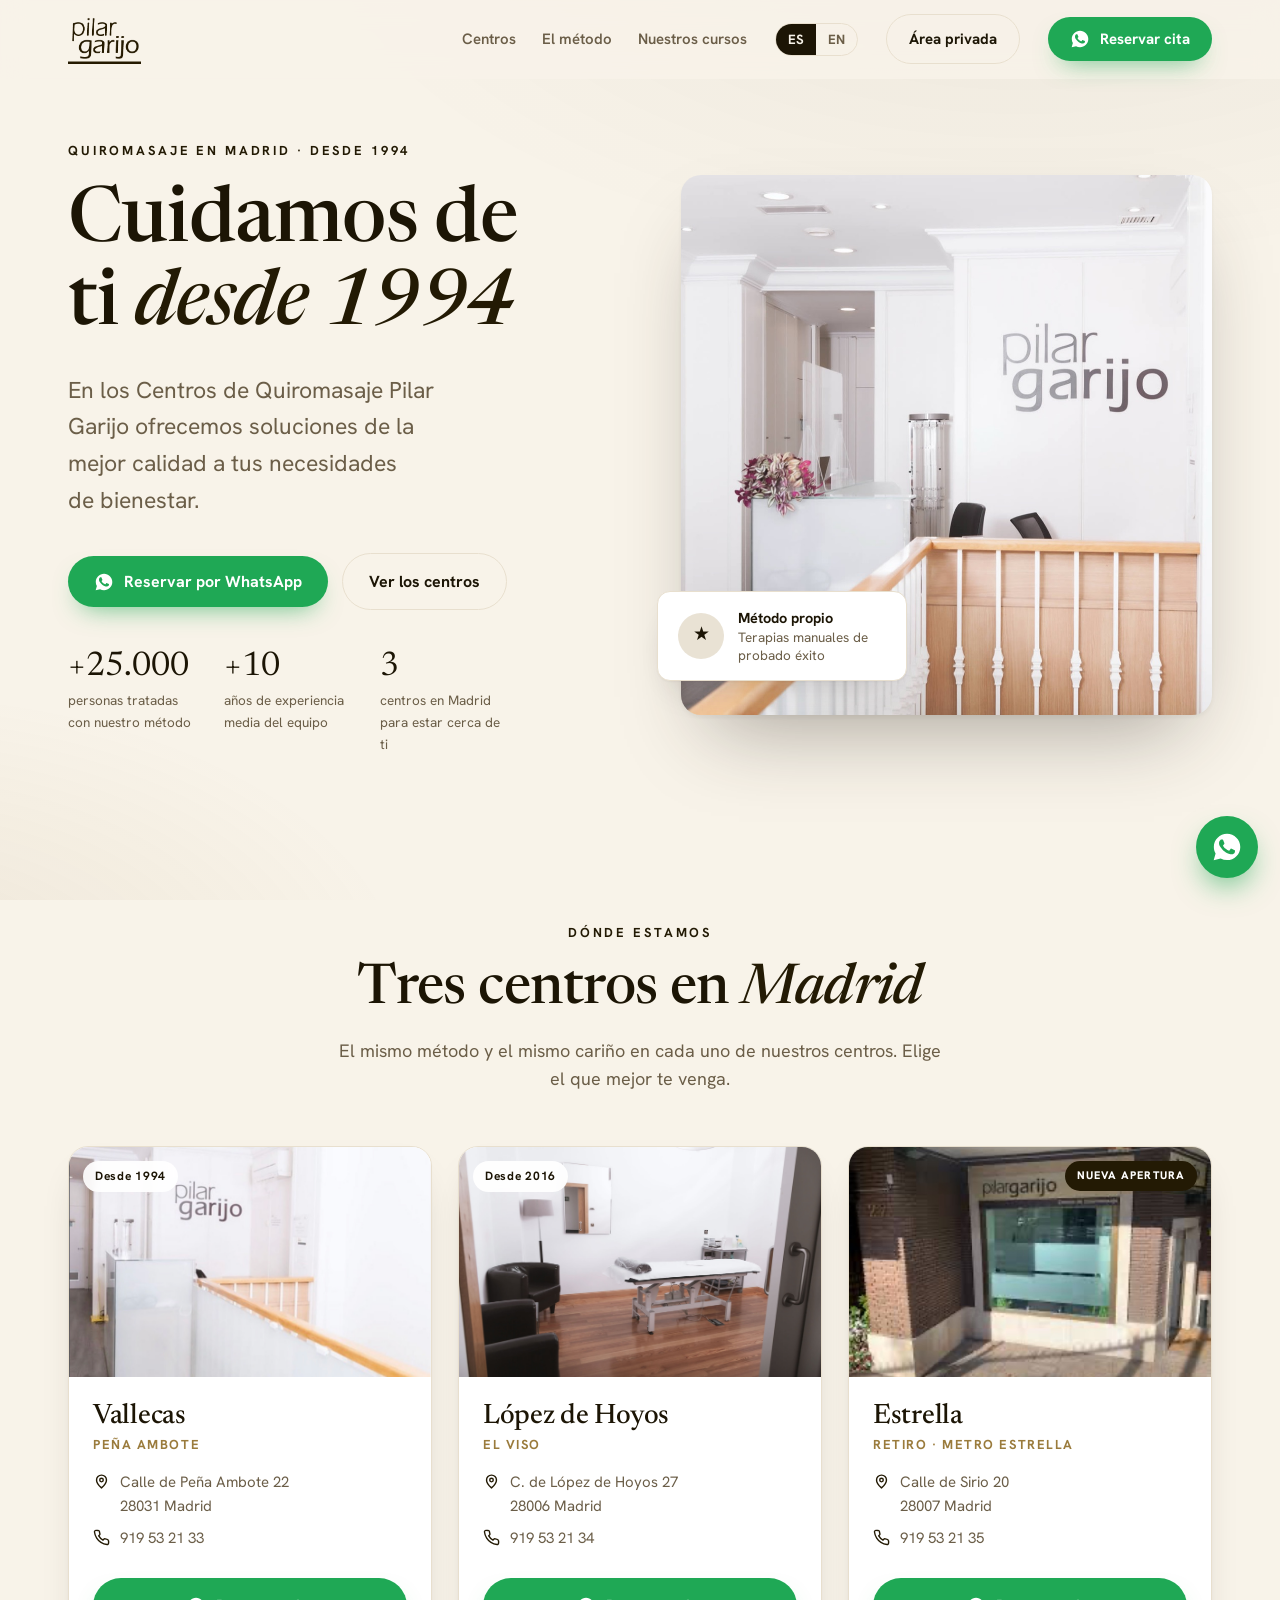
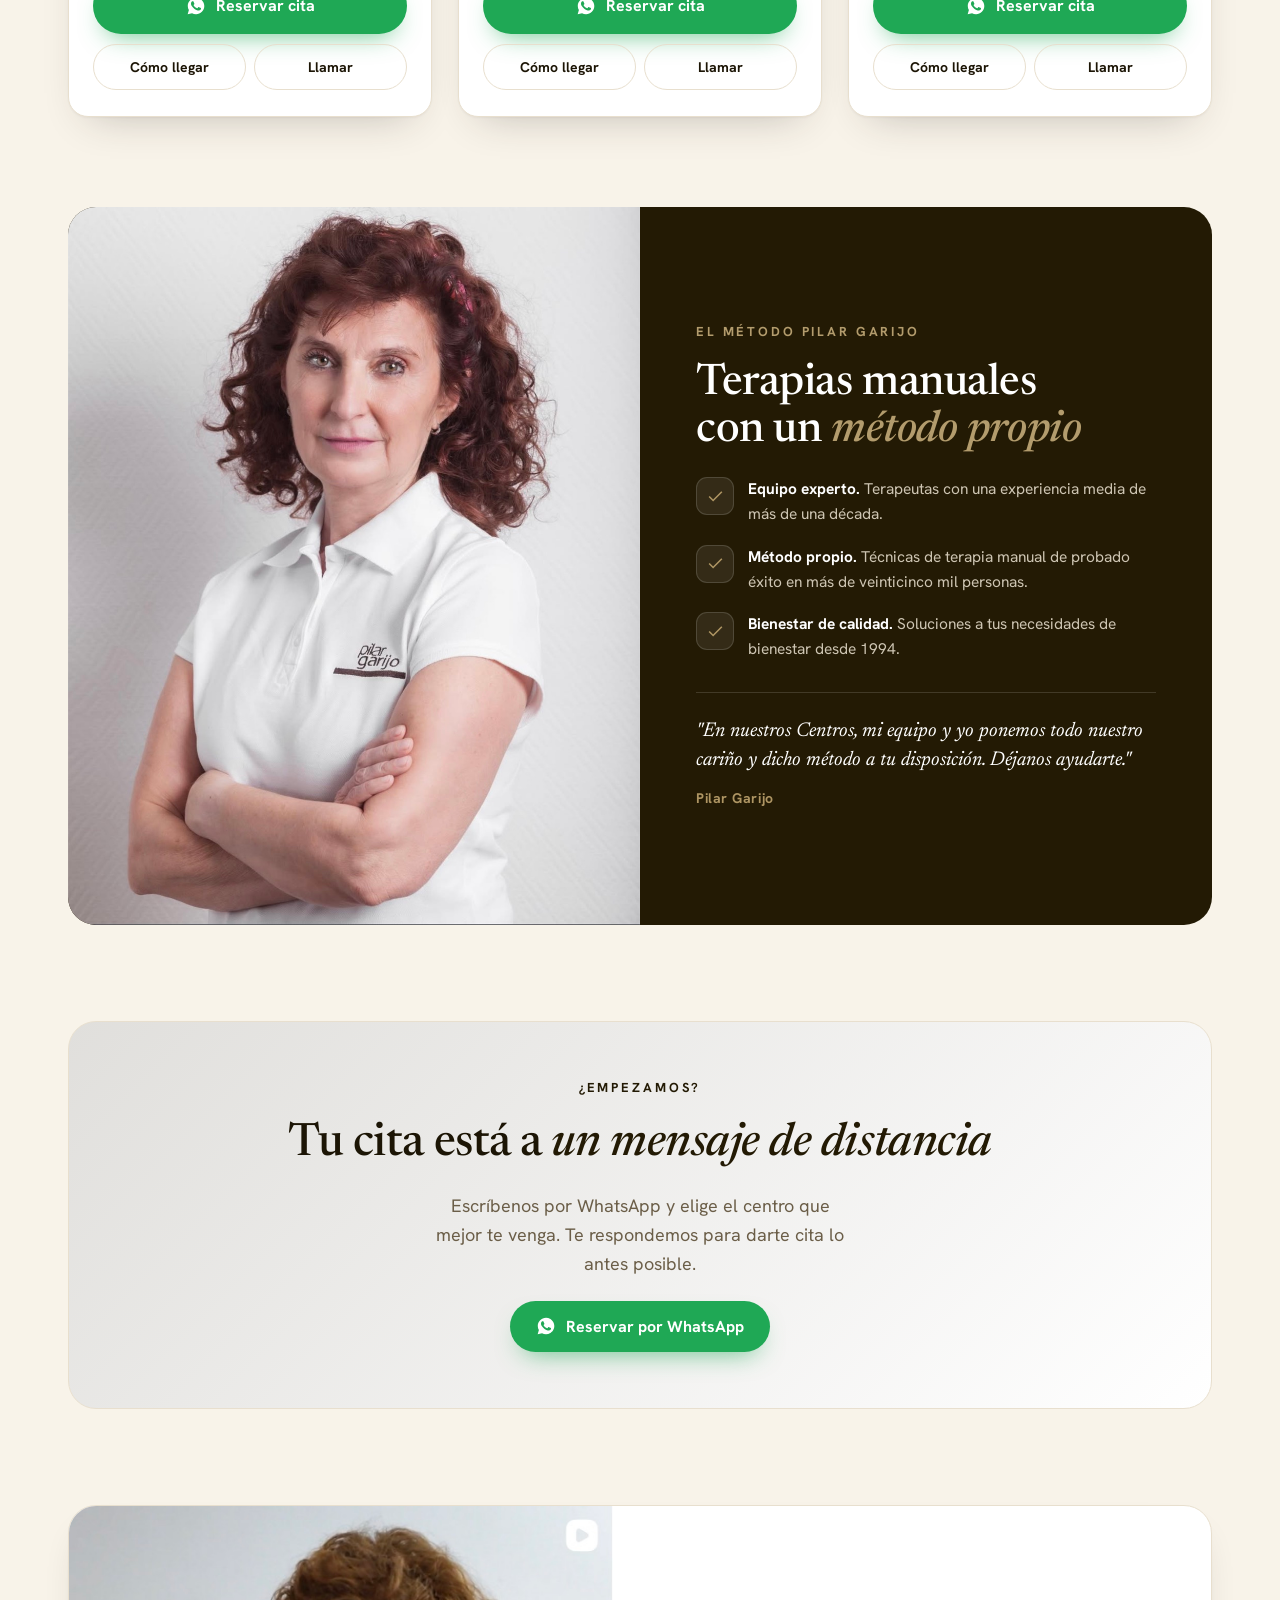
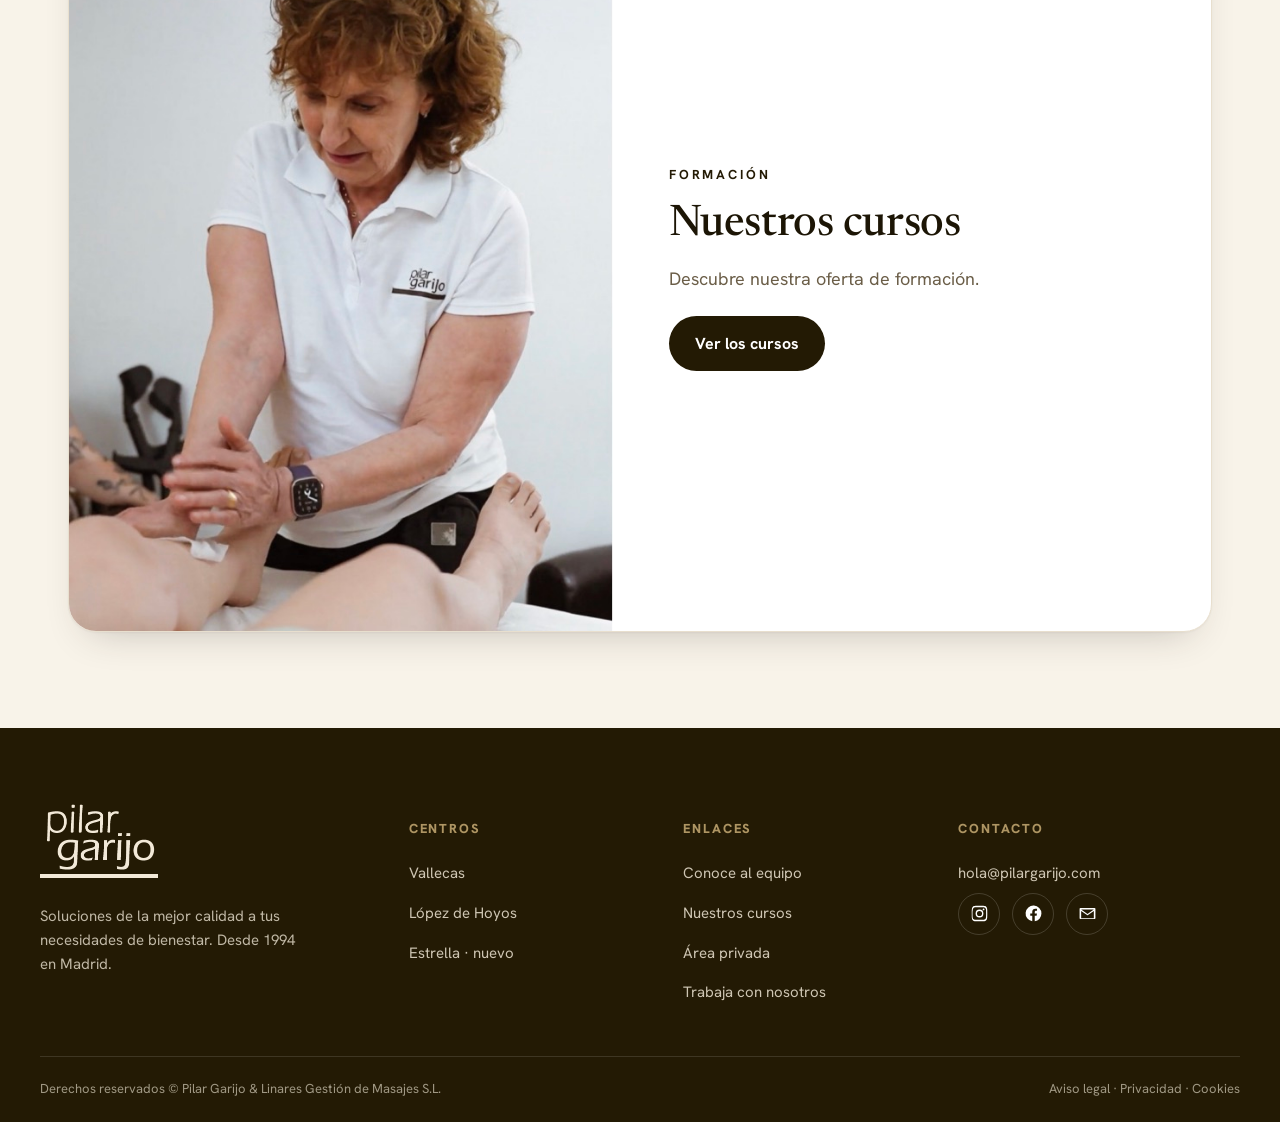
==== commit deed6390: "Mueve la sección CTA entre El método y Nuestros cursos (separa fotos de Pilar) Co-Authored-By: Claud" ====
--- a/index.html
+++ b/index.html
@@ -185,25 +185,6 @@
     </div>
   </section>
 
-  <!-- ============ CURSOS ============ -->
-  <section class="cursos" id="cursos">
-    <div class="wrap">
-      <div class="cursos-card reveal">
-        <div class="cursos-media">
-          <img class="ph" src="assets/fotos/pilar-trabajando.jpg" alt="Pilar Garijo dando un masaje">
-        </div>
-        <div class="cursos-body">
-          <span class="eyebrow" data-i18n="cursos.eyebrow">Formación</span>
-          <h2 data-i18n="cursos.h2">Nuestros cursos</h2>
-          <p data-i18n="cursos.p">Descubre nuestra oferta de formación.</p>
-          <div class="cursos-actions">
-            <a class="btn btn-primary" href="Landing Academia Pilar Garijo.html" data-i18n="cursos.btn">Ver los cursos</a>
-          </div>
-        </div>
-      </div>
-    </div>
-  </section>
-
   <!-- ============ CTA STRIP ============ -->
   <section class="cta-strip">
     <div class="wrap">
@@ -215,6 +196,25 @@
           <svg class="wa-glyph" viewBox="0 0 24 24" fill="#fff" aria-hidden="true"><path d="M12.04 2C6.58 2 2.13 6.45 2.13 11.91c0 1.75.46 3.45 1.32 4.95L2 22l5.25-1.38a9.9 9.9 0 0 0 4.79 1.22h.01c5.46 0 9.91-4.45 9.91-9.91C21.96 6.45 17.5 2 12.04 2zm5.8 14.04c-.25.69-1.45 1.32-2 1.4-.51.08-1.16.11-1.87-.12-.43-.14-.98-.32-1.69-.62-2.97-1.28-4.91-4.27-5.06-4.47-.15-.2-1.21-1.61-1.21-3.07s.77-2.18 1.04-2.48c.27-.3.59-.37.79-.37.2 0 .39 0 .57.01.18.01.43-.07.67.51.25.6.84 2.06.91 2.21.07.15.12.32.02.52-.1.2-.15.32-.3.49-.15.17-.31.39-.45.52-.15.15-.3.31-.13.6.17.3.76 1.25 1.63 2.02 1.12.99 2.06 1.3 2.36 1.45.3.15.47.12.65-.07.18-.2.74-.86.94-1.16.2-.3.4-.25.67-.15.27.1 1.72.81 2.02.96.3.15.5.22.57.35.07.12.07.72-.18 1.41z"/></svg>
           <span data-i18n="cta.button">Reservar por WhatsApp</span>
         </button>
+      </div>
+    </div>
+  </section>
+
+  <!-- ============ CURSOS ============ -->
+  <section class="cursos" id="cursos">
+    <div class="wrap">
+      <div class="cursos-card reveal">
+        <div class="cursos-media">
+          <img class="ph" src="assets/fotos/pilar-trabajando.jpg" alt="Pilar Garijo dando un masaje">
+        </div>
+        <div class="cursos-body">
+          <span class="eyebrow" data-i18n="cursos.eyebrow">Formación</span>
+          <h2 data-i18n="cursos.h2">Nuestros cursos</h2>
+          <p data-i18n="cursos.p">Descubre nuestra oferta de formación.</p>
+          <div class="cursos-actions">
+            <a class="btn btn-primary" href="Landing Academia Pilar Garijo.html" data-i18n="cursos.btn">Ver los cursos</a>
+          </div>
+        </div>
       </div>
     </div>
   </section>
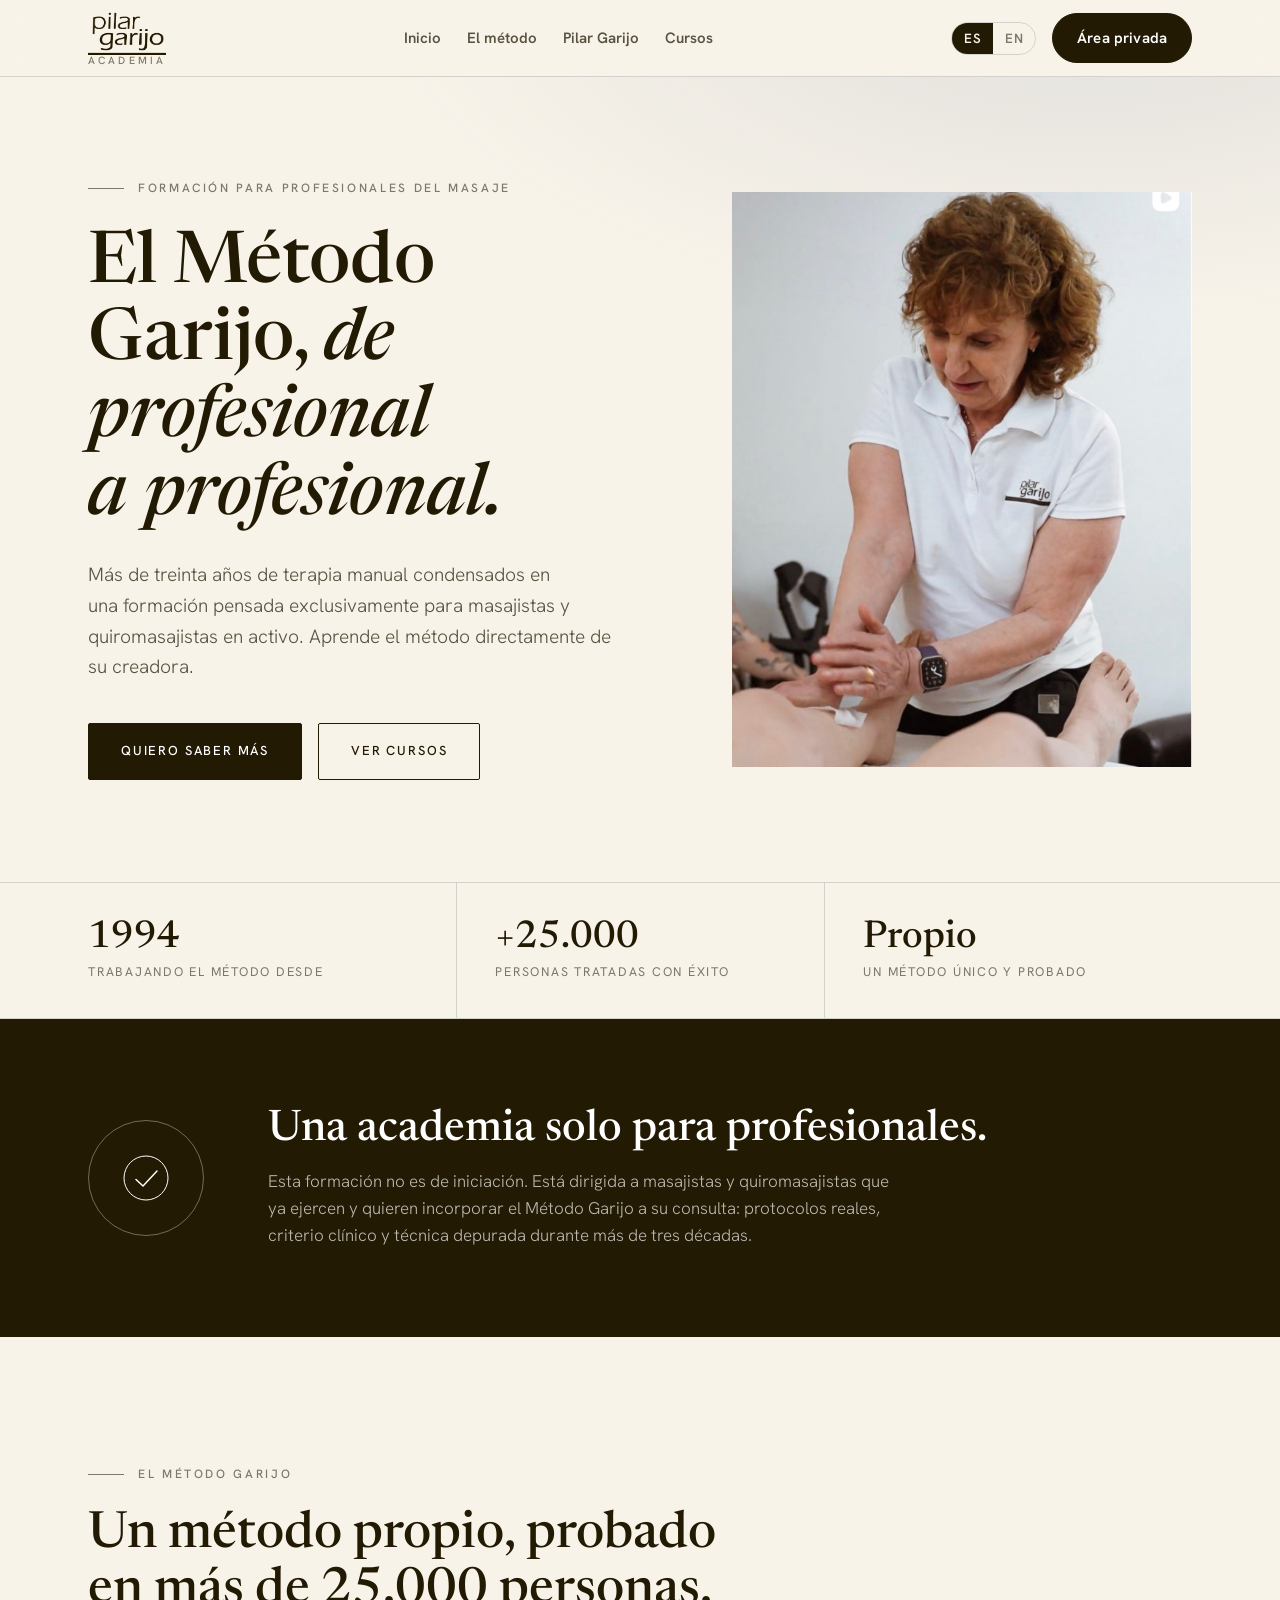
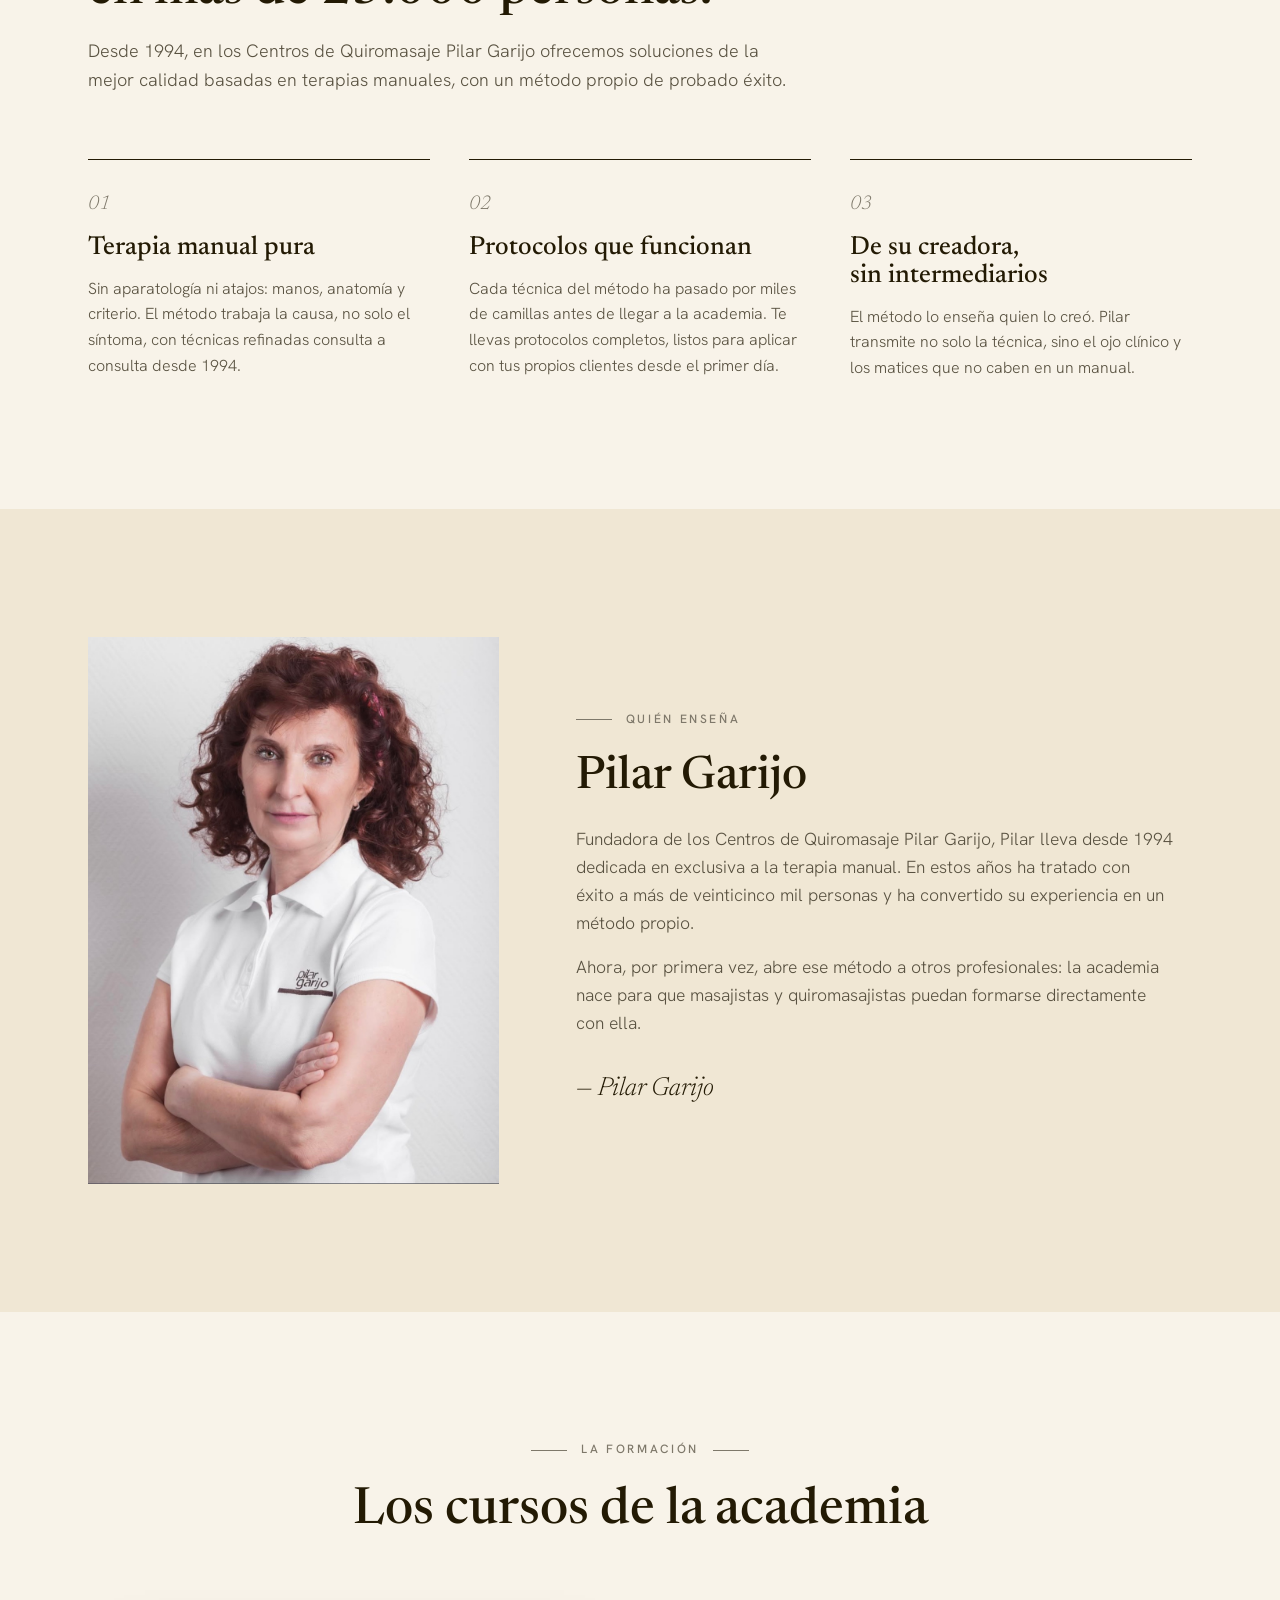
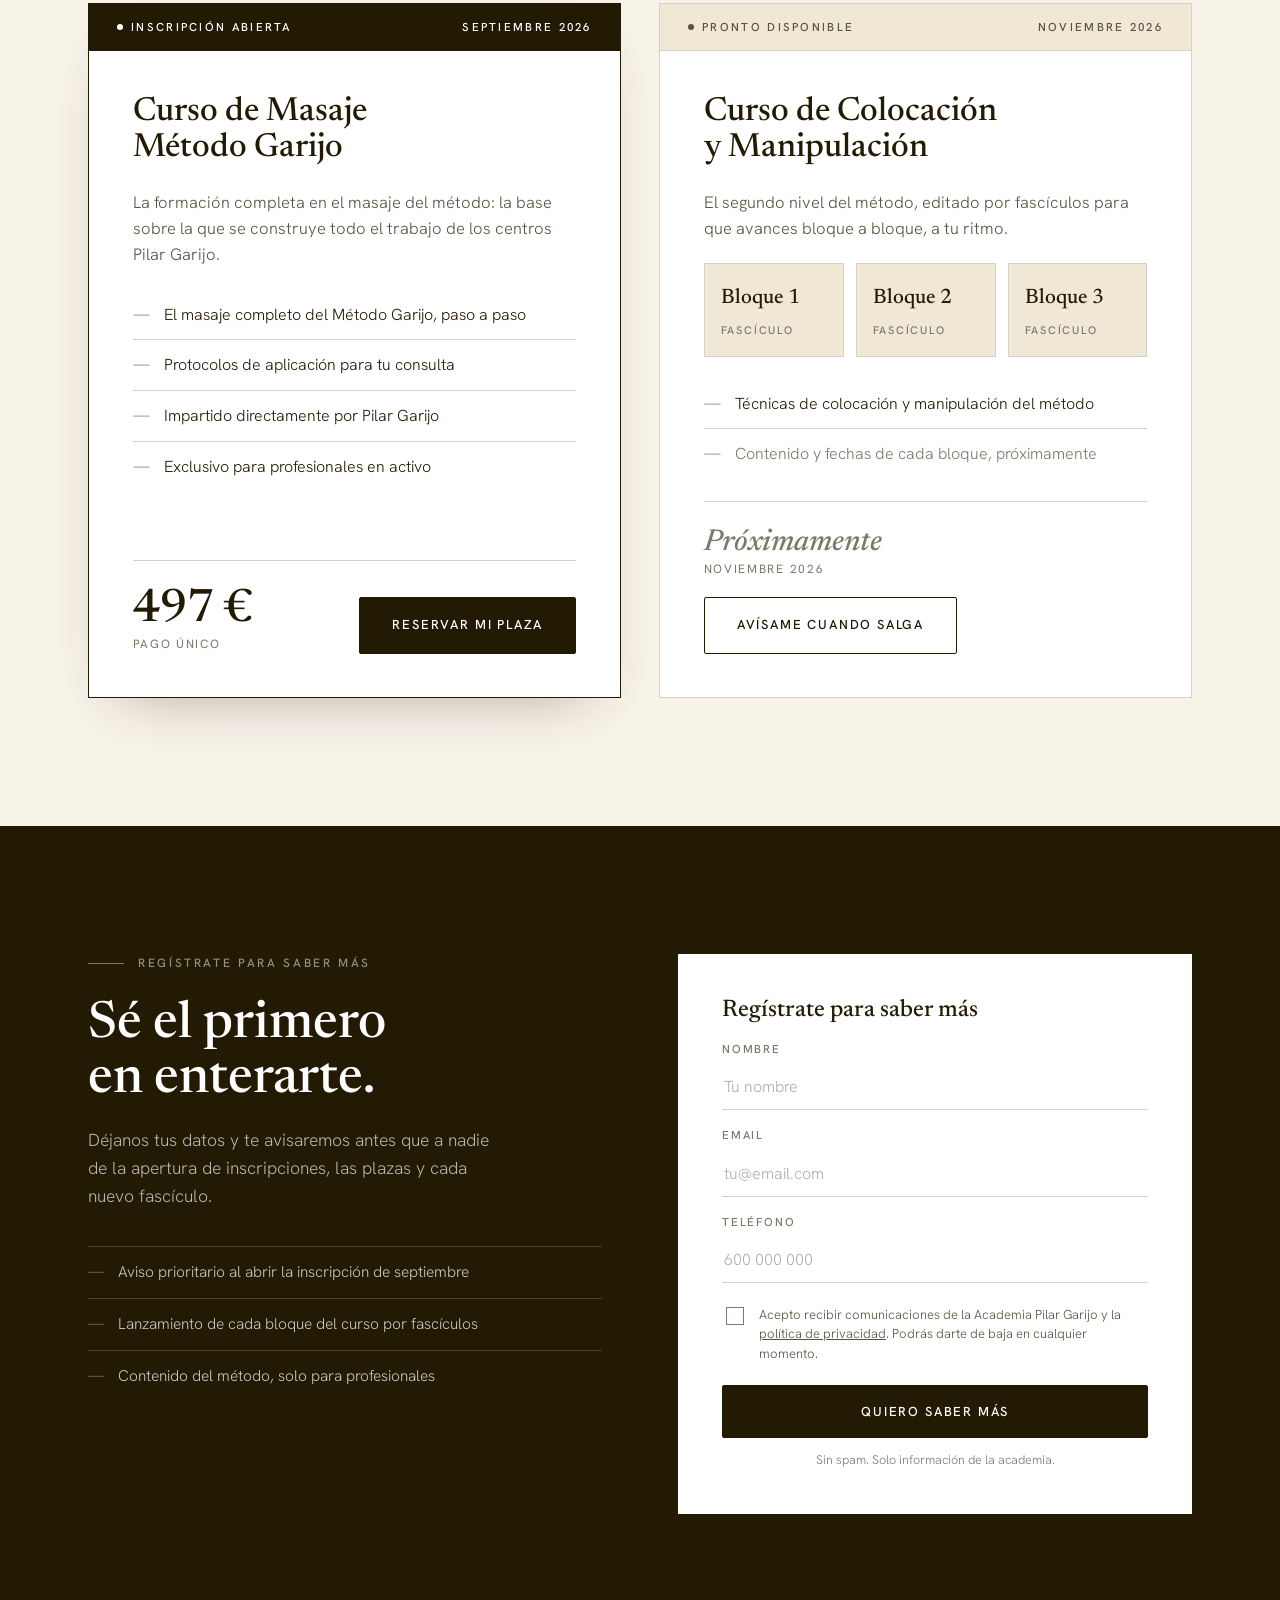
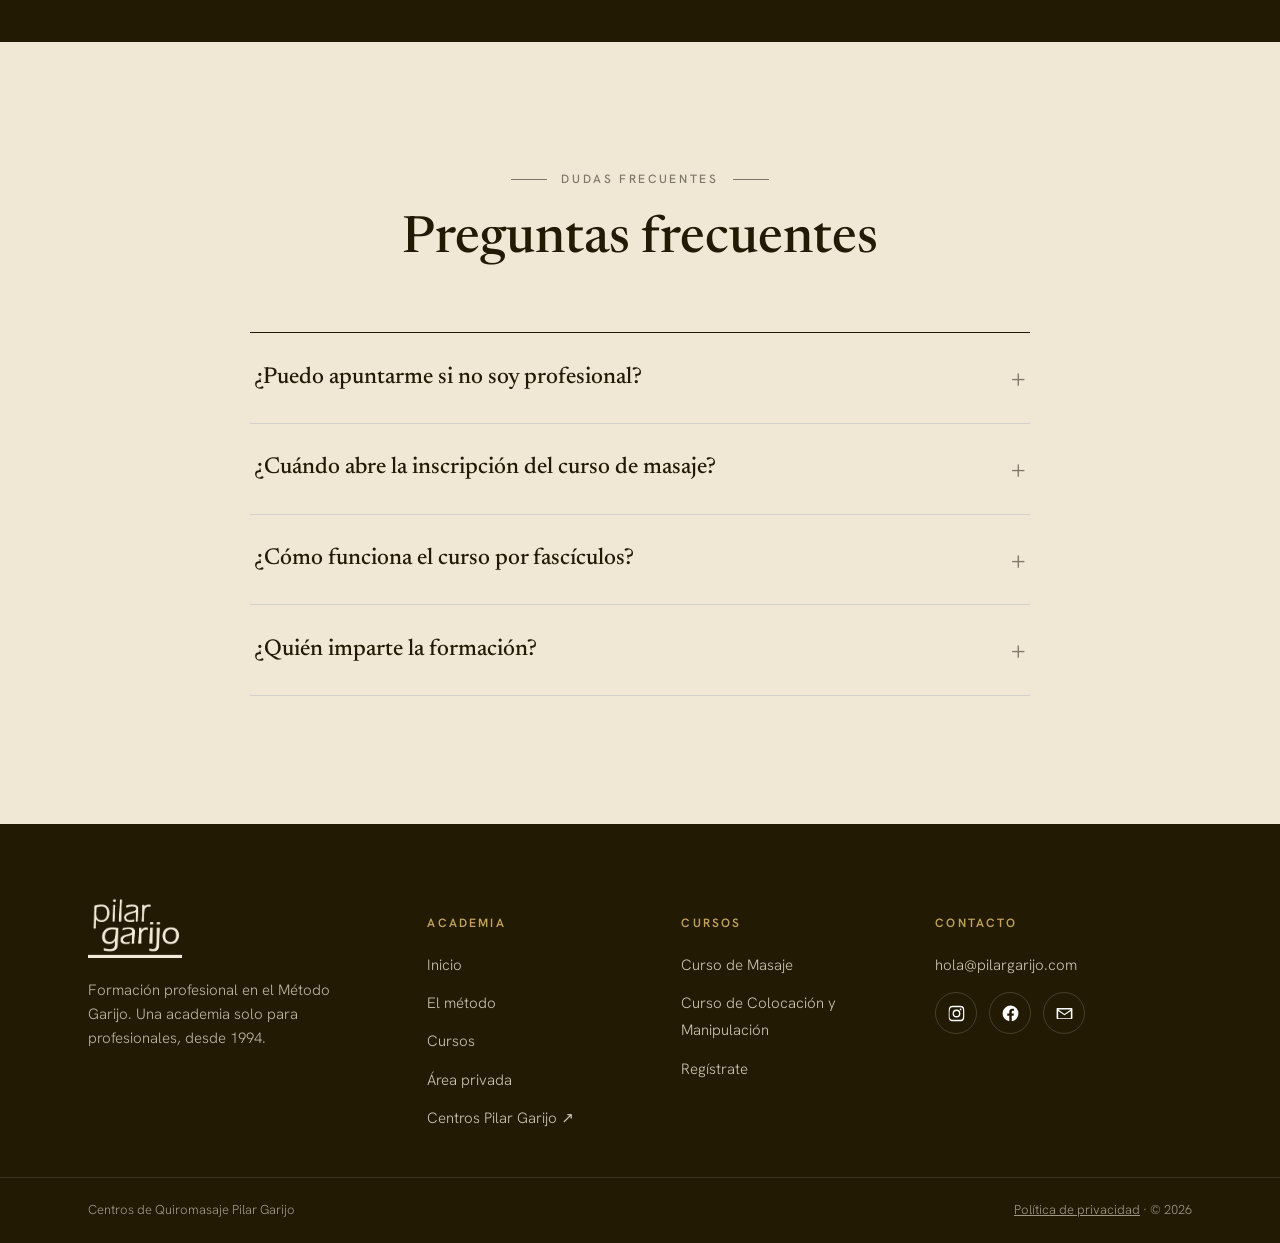
==== commit a0085d50: "Separa la Academia como web independiente - La landing pasa a ser index.html con su propio header (s" ====
--- a/index.html
+++ b/index.html
@@ -1,258 +1,332 @@
 <!DOCTYPE html>
 <html lang="es">
 <head>
-<meta charset="utf-8">
-<meta name="viewport" content="width=device-width, initial-scale=1">
-<title>Centros de Quiromasaje Pilar Garijo · Madrid</title>
-<meta name="description" content="Centros de Quiromasaje Pilar Garijo en Madrid. Tres centros: López de Hoyos, Vallecas y Estrella. Reserva tu cita por WhatsApp en segundos.">
+<meta charset="UTF-8">
+<meta name="viewport" content="width=device-width, initial-scale=1.0">
+<title>Academia Pilar Garijo — Formación profesional en el Método Garijo</title>
 <!--
-  Home — Centros de Quiromasaje Pilar Garijo
-  · El menú superior es compartido (css/site-header.css + assets/site-header.js):
-    el mismo en home y en la landing de cursos.
-  · Fotos: sustituye cada <div class="ph">…</div> por <img class="ph" src="…" alt="…">.
+  Landing de ventas — Academia Pilar Garijo
+  · Paleta: blanco / negro / #231a04 (los tonos crema son tintas derivadas del marrón)
+  · Público: masajistas y quiromasajistas profesionales
+  · Venta septiembre: Curso de Masaje Método Garijo — 497 €
+  · Noviembre: Curso de Colocación y Manipulación por fascículos (Bloque 1·2·3) — "Pronto disponible"
+  · Formulario: pon la URL de tu herramienta de mailing en data-endpoint del <form id="lead-form">
+  · Fotos: sustituye cada <div class="photo">…</div> por <img class="photo" src="…" alt="…">
 -->
 <link rel="preconnect" href="https://fonts.googleapis.com">
-<link rel="preconnect" href="https://fonts.gstatic.com" crossorigin>
-<link href="https://fonts.googleapis.com/css2?family=Newsreader:ital,opsz,wght@0,6..72,400;0,6..72,500;0,6..72,600;1,6..72,400;1,6..72,500&family=Hanken+Grotesk:wght@400;500;600;700;800&display=swap" rel="stylesheet">
-<link rel="stylesheet" href="css/site-header.css">
-<link rel="stylesheet" href="css/home.css">
+<link rel="preconnect" href="https://fonts.gstatic.com" crossorigin="anonymous">
+<link href="https://fonts.googleapis.com/css2?family=Newsreader:ital,opsz,wght@0,6..72,400;0,6..72,500;0,6..72,600;1,6..72,400;1,6..72,500&family=Hanken+Grotesk:wght@300;400;500;600;700&display=swap" rel="stylesheet">
+<link rel="stylesheet" href="css/academia.css">
 </head>
 <body>
 
-<main id="top">
-
-  <!-- ============ HERO ============ -->
-  <section class="hero">
-    <div class="wrap hero-grid">
-      <div class="hero-copy reveal">
-        <span class="eyebrow" data-i18n="hero.eyebrow">Quiromasaje en Madrid · Desde 1994</span>
-        <h1><span data-i18n="hero.h1a">Cuidamos de ti</span> <span class="it" data-i18n="hero.h1b">desde 1994</span></h1>
-        <p class="lead" data-i18n="hero.lead">En los Centros de Quiromasaje Pilar Garijo ofrecemos soluciones de la mejor calidad a tus necesidades de bienestar.</p>
-        <div class="hero-cta">
-          <button class="btn btn-wa" data-open-modal>
-            <svg class="wa-glyph" viewBox="0 0 24 24" fill="#fff" aria-hidden="true"><path d="M12.04 2C6.58 2 2.13 6.45 2.13 11.91c0 1.75.46 3.45 1.32 4.95L2 22l5.25-1.38a9.9 9.9 0 0 0 4.79 1.22h.01c5.46 0 9.91-4.45 9.91-9.91C21.96 6.45 17.5 2 12.04 2zm5.8 14.04c-.25.69-1.45 1.32-2 1.4-.51.08-1.16.11-1.87-.12-.43-.14-.98-.32-1.69-.62-2.97-1.28-4.91-4.27-5.06-4.47-.15-.2-1.21-1.61-1.21-3.07s.77-2.18 1.04-2.48c.27-.3.59-.37.79-.37.2 0 .39 0 .57.01.18.01.43-.07.67.51.25.6.84 2.06.91 2.21.07.15.12.32.02.52-.1.2-.15.32-.3.49-.15.17-.31.39-.45.52-.15.15-.3.31-.13.6.17.3.76 1.25 1.63 2.02 1.12.99 2.06 1.3 2.36 1.45.3.15.47.12.65-.07.18-.2.74-.86.94-1.16.2-.3.4-.25.67-.15.27.1 1.72.81 2.02.96.3.15.5.22.57.35.07.12.07.72-.18 1.41z"/></svg>
-            <span data-i18n="hero.cta1">Reservar por WhatsApp</span>
-          </button>
-          <a href="#centros" class="btn btn-ghost" data-i18n="hero.cta2">Ver los centros</a>
-        </div>
-        <div class="hero-trust">
-          <div class="stat"><div class="n">+25.000</div><div class="l" data-i18n="hero.stat1">personas tratadas con nuestro método</div></div>
-          <div class="stat"><div class="n">+10</div><div class="l" data-i18n="hero.stat2">años de experiencia media del equipo</div></div>
-          <div class="stat"><div class="n">3</div><div class="l" data-i18n="hero.stat3">centros en Madrid para estar cerca de ti</div></div>
-        </div>
+<!-- ============ HEADER ============ -->
+<header class="site-header">
+  <div class="wrap">
+    <a class="wordmark" href="#top">
+      <img src="assets/logo.png" alt="Pilar Garijo" class="wordmark-logo">
+      <span>Academia</span>
+    </a>
+    <nav class="site-nav">
+      <a href="#top">Inicio</a>
+      <a href="#metodo">El método</a>
+      <a href="#pilar">Pilar Garijo</a>
+      <a href="#cursos">Cursos</a>
+    </nav>
+    <div class="header-actions">
+      <div class="lang" role="group" aria-label="Idioma">
+        <button type="button" data-lang="es" class="on">ES</button>
+        <button type="button" data-lang="en">EN</button>
       </div>
-      <div class="hero-media reveal">
-        <img class="ph" src="assets/fotos/home-hero.jpg" alt="Recepción de un centro Pilar Garijo">
-        <div class="hero-badge">
-          <div class="ring">★</div>
-          <div class="t"><b data-i18n="hero.badge.t">Método propio</b><span data-i18n="hero.badge.s">Terapias manuales de probado éxito</span></div>
-        </div>
+      <a class="btn btn--solid" href="area-privada.html">Área privada</a>
+    </div>
+  </div>
+</header>
+
+<!-- ============ HERO ============ -->
+<section class="hero" id="top">
+  <div class="wrap">
+    <div>
+      <p class="kicker">Formación para profesionales del masaje</p>
+      <h1>El Método Garijo, <em>de profesional a profesional.</em></h1>
+      <p class="lede">Más de treinta años de terapia manual condensados en una formación pensada exclusivamente para masajistas y quiromasajistas en activo. Aprende el método directamente de su creadora.</p>
+      <div class="hero-ctas">
+        <a class="btn btn--solid" href="#registro">Quiero saber más</a>
+        <a class="btn btn--ghost" href="#cursos">Ver cursos</a>
       </div>
     </div>
-  </section>
-
-  <!-- ============ CLINICS ============ -->
-  <section class="clinics" id="centros">
-    <div class="wrap">
-      <div class="section-head reveal">
-        <span class="eyebrow" data-i18n="centros.eyebrow">Dónde estamos</span>
-        <h2><span data-i18n="centros.h2a">Tres centros en</span> <span class="it">Madrid</span></h2>
-        <p data-i18n="centros.sub">El mismo método y el mismo cariño en cada uno de nuestros centros. Elige el que mejor te venga.</p>
+    <figure class="hero-figure" style="margin: 0;">
+      <img class="photo" src="assets/fotos/pilar-trabajando.jpg" alt="Pilar Garijo trabajando">
+    </figure>
+  </div>
+</section>
+
+<!-- ============ CIFRAS ============ -->
+<section class="stats">
+  <div class="wrap">
+    <div class="stat reveal">
+      <b>1994</b>
+      <span>Trabajando el método desde</span>
+    </div>
+    <div class="stat reveal">
+      <b>+25.000</b>
+      <span>Personas tratadas con éxito</span>
+    </div>
+    <div class="stat reveal">
+      <b>Propio</b>
+      <span>Un método único y probado</span>
+    </div>
+  </div>
+</section>
+
+<!-- ============ BANDA SOLO PROFESIONALES ============ -->
+<section class="pro-band">
+  <div class="wrap">
+    <div class="seal reveal">
+      <svg width="64" height="64" viewBox="0 0 64 64" fill="none" aria-hidden="true">
+        <circle cx="32" cy="32" r="22" stroke="currentColor" stroke-width="1"></circle>
+        <path d="M22 33.5 L29 40 L43 25" stroke="currentColor" stroke-width="1.5" fill="none" stroke-linecap="round" stroke-linejoin="round"></path>
+      </svg>
+    </div>
+    <div class="reveal">
+      <h2>Una academia solo para profesionales.</h2>
+      <p>Esta formación no es de iniciación. Está dirigida a masajistas y quiromasajistas que ya ejercen y quieren incorporar el Método Garijo a su consulta: protocolos reales, criterio clínico y técnica depurada durante más de tres décadas.</p>
+    </div>
+  </div>
+</section>
+
+<!-- ============ EL MÉTODO ============ -->
+<section class="section" id="metodo">
+  <div class="wrap">
+    <div class="section-head reveal">
+      <p class="kicker">El Método Garijo</p>
+      <h2>Un método propio, probado en más de 25.000 personas.</h2>
+      <p class="sub">Desde 1994, en los Centros de Quiromasaje Pilar Garijo ofrecemos soluciones de la mejor calidad basadas en terapias manuales, con un método propio de probado éxito.</p>
+    </div>
+    <div class="pillars">
+      <article class="pillar reveal">
+        <h3>Terapia manual pura</h3>
+        <p>Sin aparatología ni atajos: manos, anatomía y criterio. El método trabaja la causa, no solo el síntoma, con técnicas refinadas consulta a consulta desde 1994.</p>
+      </article>
+      <article class="pillar reveal">
+        <h3>Protocolos que funcionan</h3>
+        <p>Cada técnica del método ha pasado por miles de camillas antes de llegar a la academia. Te llevas protocolos completos, listos para aplicar con tus propios clientes desde el primer día.</p>
+      </article>
+      <article class="pillar reveal">
+        <h3>De su creadora, sin intermediarios</h3>
+        <p>El método lo enseña quien lo creó. Pilar transmite no solo la técnica, sino el ojo clínico y los matices que no caben en un manual.</p>
+      </article>
+    </div>
+  </div>
+</section>
+
+<!-- ============ SOBRE PILAR ============ -->
+<section class="section section--cream about" id="pilar">
+  <div class="wrap">
+    <figure class="about-figure reveal" style="margin: 0;">
+      <img class="photo" src="assets/fotos/pilar-retrato.jpg" alt="Retrato de Pilar Garijo">
+    </figure>
+    <div class="reveal">
+      <p class="kicker">Quién enseña</p>
+      <h2>Pilar Garijo</h2>
+      <div class="bio">
+        <p>Fundadora de los Centros de Quiromasaje Pilar Garijo, Pilar lleva desde 1994 dedicada en exclusiva a la terapia manual. En estos años ha tratado con éxito a más de veinticinco mil personas y ha convertido su experiencia en un método propio.</p>
+        <p>Ahora, por primera vez, abre ese método a otros profesionales: la academia nace para que masajistas y quiromasajistas puedan formarse directamente con ella.</p>
       </div>
-      <div class="clinic-grid">
-
-        <article class="clinic reveal">
-          <div class="photo">
-            <img class="ph" src="assets/fotos/centro-vallecas.jpg" alt="Centro Pilar Garijo Vallecas">
-            <span class="since" data-i18n="since.1994">Desde 1994</span>
+      <p class="signature">— Pilar Garijo</p>
+    </div>
+  </div>
+</section>
+
+<!-- ============ CURSOS ============ -->
+<section class="section" id="cursos">
+  <div class="wrap">
+    <div class="section-head section-head--center reveal">
+      <p class="kicker kicker--center">La formación</p>
+      <h2>Los cursos de la academia</h2>
+    </div>
+    <div class="courses">
+
+      <!-- Curso de masaje — venta septiembre -->
+      <article class="course course--featured reveal">
+        <div class="course-banner">
+          <span class="badge-dot">Inscripción abierta</span>
+          <span>Septiembre 2026</span>
+        </div>
+        <div class="course-body">
+          <h3>Curso de Masaje<br>Método Garijo</h3>
+          <p class="desc">La formación completa en el masaje del método: la base sobre la que se construye todo el trabajo de los centros Pilar Garijo.</p>
+          <ul class="course-list">
+            <li>El masaje completo del Método Garijo, paso a paso</li>
+            <li>Protocolos de aplicación para tu consulta</li>
+            <li>Impartido directamente por Pilar Garijo</li>
+            <li>Exclusivo para profesionales en activo</li>
+          </ul>
+          <div class="course-footer">
+            <div class="price">
+              <b>497&nbsp;€</b>
+              <span>Pago único</span>
+            </div>
+            <a class="btn btn--solid" href="#registro">Reservar mi plaza</a>
           </div>
-          <div class="body">
-            <h3>Vallecas</h3>
-            <div class="area" data-i18n="area.vallecas">Peña Ambote</div>
-            <div class="row">
-              <svg viewBox="0 0 24 24" fill="none" stroke-width="2"><path d="M12 21s-7-5.6-7-11a7 7 0 0 1 14 0c0 5.4-7 11-7 11z"/><circle cx="12" cy="10" r="2.5"/></svg>
-              <span>Calle de Peña Ambote 22<br>28031 Madrid</span>
+        </div>
+      </article>
+
+      <!-- Curso colocación y manipulación — pronto disponible -->
+      <article class="course course--soon reveal">
+        <div class="course-banner">
+          <span class="badge-dot">Pronto disponible</span>
+          <span>Noviembre 2026</span>
+        </div>
+        <div class="course-body">
+          <h3>Curso de Colocación<br>y Manipulación</h3>
+          <p class="desc">El segundo nivel del método, editado por fascículos para que avances bloque a bloque, a tu ritmo.</p>
+          <div class="blocks">
+            <div class="block">
+              <b>Bloque 1</b>
+              <span>Fascículo</span>
             </div>
-            <div class="row">
-              <svg viewBox="0 0 24 24" fill="none" stroke-width="2"><path d="M22 16.9v3a2 2 0 0 1-2.2 2 19.8 19.8 0 0 1-8.6-3.1 19.5 19.5 0 0 1-6-6 19.8 19.8 0 0 1-3.1-8.6A2 2 0 0 1 4.1 2h3a2 2 0 0 1 2 1.7c.1.9.3 1.8.6 2.7a2 2 0 0 1-.5 2.1L8.1 9.6a16 16 0 0 0 6 6l1.1-1.1a2 2 0 0 1 2.1-.5c.9.3 1.8.5 2.7.6a2 2 0 0 1 1.7 2z"/></svg>
-              <a href="tel:+34919532133">919 53 21 33</a>
+            <div class="block">
+              <b>Bloque 2</b>
+              <span>Fascículo</span>
             </div>
-            <div class="actions">
-              <a class="btn btn-wa" data-wa="vallecas" href="#">
-                <svg class="wa-glyph" viewBox="0 0 24 24" fill="#fff" aria-hidden="true"><path d="M12.04 2C6.58 2 2.13 6.45 2.13 11.91c0 1.75.46 3.45 1.32 4.95L2 22l5.25-1.38a9.9 9.9 0 0 0 4.79 1.22h.01c5.46 0 9.91-4.45 9.91-9.91C21.96 6.45 17.5 2 12.04 2zm5.8 14.04c-.25.69-1.45 1.32-2 1.4-.51.08-1.16.11-1.87-.12-.43-.14-.98-.32-1.69-.62-2.97-1.28-4.91-4.27-5.06-4.47-.15-.2-1.21-1.61-1.21-3.07s.77-2.18 1.04-2.48c.27-.3.59-.37.79-.37.2 0 .39 0 .57.01.18.01.43-.07.67.51.25.6.84 2.06.91 2.21.07.15.12.32.02.52-.1.2-.15.32-.3.49-.15.17-.31.39-.45.52-.15.15-.3.31-.13.6.17.3.76 1.25 1.63 2.02 1.12.99 2.06 1.3 2.36 1.45.3.15.47.12.65-.07.18-.2.74-.86.94-1.16.2-.3.4-.25.67-.15.27.1 1.72.81 2.02.96.3.15.5.22.57.35.07.12.07.72-.18 1.41z"/></svg>
-                <span data-i18n="reserva.btn">Reservar cita</span>
-              </a>
-              <div class="sub-links">
-                <a class="btn btn-ghost" target="_blank" rel="noopener" href="https://www.google.com/maps/search/?api=1&query=Calle+de+Pe%C3%B1a+Ambote+22+28031+Madrid" data-i18n="link.map">Cómo llegar</a>
-                <a class="btn btn-ghost" href="tel:+34919532133" data-i18n="link.call">Llamar</a>
-              </div>
+            <div class="block">
+              <b>Bloque 3</b>
+              <span>Fascículo</span>
             </div>
           </div>
-        </article>
-
-        <article class="clinic reveal">
-          <div class="photo">
-            <img class="ph" src="assets/fotos/centro-lopez.jpg" alt="Centro Pilar Garijo López de Hoyos">
-            <span class="since" data-i18n="since.2016">Desde 2016</span>
+          <ul class="course-list">
+            <li>Técnicas de colocación y manipulación del método</li>
+            <li class="muted">Contenido y fechas de cada bloque, próximamente</li>
+          </ul>
+          <div class="course-footer">
+            <div class="price price--soon">
+              <b>Próximamente</b>
+              <span>Noviembre 2026</span>
+            </div>
+            <a class="btn btn--ghost" href="#registro">Avísame cuando salga</a>
           </div>
-          <div class="body">
-            <h3>López de Hoyos</h3>
-            <div class="area" data-i18n="area.lopez">El Viso</div>
-            <div class="row">
-              <svg viewBox="0 0 24 24" fill="none" stroke-width="2"><path d="M12 21s-7-5.6-7-11a7 7 0 0 1 14 0c0 5.4-7 11-7 11z"/><circle cx="12" cy="10" r="2.5"/></svg>
-              <span>C. de López de Hoyos 27<br>28006 Madrid</span>
-            </div>
-            <div class="row">
-              <svg viewBox="0 0 24 24" fill="none" stroke-width="2"><path d="M22 16.9v3a2 2 0 0 1-2.2 2 19.8 19.8 0 0 1-8.6-3.1 19.5 19.5 0 0 1-6-6 19.8 19.8 0 0 1-3.1-8.6A2 2 0 0 1 4.1 2h3a2 2 0 0 1 2 1.7c.1.9.3 1.8.6 2.7a2 2 0 0 1-.5 2.1L8.1 9.6a16 16 0 0 0 6 6l1.1-1.1a2 2 0 0 1 2.1-.5c.9.3 1.8.5 2.7.6a2 2 0 0 1 1.7 2z"/></svg>
-              <a href="tel:+34919532134">919 53 21 34</a>
-            </div>
-            <div class="actions">
-              <a class="btn btn-wa" data-wa="lopezdehoyos" href="#">
-                <svg class="wa-glyph" viewBox="0 0 24 24" fill="#fff" aria-hidden="true"><path d="M12.04 2C6.58 2 2.13 6.45 2.13 11.91c0 1.75.46 3.45 1.32 4.95L2 22l5.25-1.38a9.9 9.9 0 0 0 4.79 1.22h.01c5.46 0 9.91-4.45 9.91-9.91C21.96 6.45 17.5 2 12.04 2zm5.8 14.04c-.25.69-1.45 1.32-2 1.4-.51.08-1.16.11-1.87-.12-.43-.14-.98-.32-1.69-.62-2.97-1.28-4.91-4.27-5.06-4.47-.15-.2-1.21-1.61-1.21-3.07s.77-2.18 1.04-2.48c.27-.3.59-.37.79-.37.2 0 .39 0 .57.01.18.01.43-.07.67.51.25.6.84 2.06.91 2.21.07.15.12.32.02.52-.1.2-.15.32-.3.49-.15.17-.31.39-.45.52-.15.15-.3.31-.13.6.17.3.76 1.25 1.63 2.02 1.12.99 2.06 1.3 2.36 1.45.3.15.47.12.65-.07.18-.2.74-.86.94-1.16.2-.3.4-.25.67-.15.27.1 1.72.81 2.02.96.3.15.5.22.57.35.07.12.07.72-.18 1.41z"/></svg>
-                <span data-i18n="reserva.btn">Reservar cita</span>
-              </a>
-              <div class="sub-links">
-                <a class="btn btn-ghost" target="_blank" rel="noopener" href="https://www.google.com/maps/search/?api=1&query=C.+de+L%C3%B3pez+de+Hoyos+27+28006+Madrid" data-i18n="link.map">Cómo llegar</a>
-                <a class="btn btn-ghost" href="tel:+34919532134" data-i18n="link.call">Llamar</a>
-              </div>
-            </div>
-          </div>
-        </article>
-
-        <article class="clinic reveal">
-          <div class="photo">
-            <img class="ph" src="assets/fotos/centro-estrella.jpg" alt="Centro Pilar Garijo Estrella">
-            <span class="newtag" data-i18n="tag.new">Nueva apertura</span>
-          </div>
-          <div class="body">
-            <h3>Estrella</h3>
-            <div class="area" data-i18n="area.estrella">Retiro · Metro Estrella</div>
-            <div class="row">
-              <svg viewBox="0 0 24 24" fill="none" stroke-width="2"><path d="M12 21s-7-5.6-7-11a7 7 0 0 1 14 0c0 5.4-7 11-7 11z"/><circle cx="12" cy="10" r="2.5"/></svg>
-              <span>Calle de Sirio 20<br>28007 Madrid</span>
-            </div>
-            <div class="row">
-              <svg viewBox="0 0 24 24" fill="none" stroke-width="2"><path d="M22 16.9v3a2 2 0 0 1-2.2 2 19.8 19.8 0 0 1-8.6-3.1 19.5 19.5 0 0 1-6-6 19.8 19.8 0 0 1-3.1-8.6A2 2 0 0 1 4.1 2h3a2 2 0 0 1 2 1.7c.1.9.3 1.8.6 2.7a2 2 0 0 1-.5 2.1L8.1 9.6a16 16 0 0 0 6 6l1.1-1.1a2 2 0 0 1 2.1-.5c.9.3 1.8.5 2.7.6a2 2 0 0 1 1.7 2z"/></svg>
-              <a href="tel:+34919532135">919 53 21 35</a>
-            </div>
-            <div class="actions">
-              <a class="btn btn-wa" data-wa="estrella" href="#">
-                <svg class="wa-glyph" viewBox="0 0 24 24" fill="#fff" aria-hidden="true"><path d="M12.04 2C6.58 2 2.13 6.45 2.13 11.91c0 1.75.46 3.45 1.32 4.95L2 22l5.25-1.38a9.9 9.9 0 0 0 4.79 1.22h.01c5.46 0 9.91-4.45 9.91-9.91C21.96 6.45 17.5 2 12.04 2zm5.8 14.04c-.25.69-1.45 1.32-2 1.4-.51.08-1.16.11-1.87-.12-.43-.14-.98-.32-1.69-.62-2.97-1.28-4.91-4.27-5.06-4.47-.15-.2-1.21-1.61-1.21-3.07s.77-2.18 1.04-2.48c.27-.3.59-.37.79-.37.2 0 .39 0 .57.01.18.01.43-.07.67.51.25.6.84 2.06.91 2.21.07.15.12.32.02.52-.1.2-.15.32-.3.49-.15.17-.31.39-.45.52-.15.15-.3.31-.13.6.17.3.76 1.25 1.63 2.02 1.12.99 2.06 1.3 2.36 1.45.3.15.47.12.65-.07.18-.2.74-.86.94-1.16.2-.3.4-.25.67-.15.27.1 1.72.81 2.02.96.3.15.5.22.57.35.07.12.07.72-.18 1.41z"/></svg>
-                <span data-i18n="reserva.btn">Reservar cita</span>
-              </a>
-              <div class="sub-links">
-                <a class="btn btn-ghost" target="_blank" rel="noopener" href="https://www.google.com/maps/search/?api=1&query=Calle+de+Sirio+20+28007+Madrid" data-i18n="link.map">Cómo llegar</a>
-                <a class="btn btn-ghost" href="tel:+34919532135" data-i18n="link.call">Llamar</a>
-              </div>
-            </div>
-          </div>
-        </article>
-
+        </div>
+      </article>
+
+    </div>
+  </div>
+</section>
+
+<!-- ============ REGISTRO ============ -->
+<section class="register" id="registro">
+  <div class="wrap">
+    <div class="reveal">
+      <p class="kicker">Regístrate para saber más</p>
+      <h2>Sé el primero en enterarte.</h2>
+      <p class="sub">Déjanos tus datos y te avisaremos antes que a nadie de la apertura de inscripciones, las plazas y cada nuevo fascículo.</p>
+      <ul class="register-points">
+        <li>Aviso prioritario al abrir la inscripción de septiembre</li>
+        <li>Lanzamiento de cada bloque del curso por fascículos</li>
+        <li>Contenido del método, solo para profesionales</li>
+      </ul>
+    </div>
+    <div class="lead-form reveal" id="lead-form-card">
+      <!-- Para conectar tu herramienta de mailing (Mailchimp, Brevo…):
+           pon la URL del endpoint en data-endpoint y el formulario hará POST ahí. -->
+      <form id="lead-form" data-endpoint="" novalidate>
+        <h3 style="margin-bottom: 8px;">Regístrate para saber más</h3>
+        <div class="field" style="margin-top: 16px;">
+          <label for="f-nombre">Nombre</label>
+          <input id="f-nombre" name="nombre" type="text" autocomplete="name" placeholder="Tu nombre">
+          <span class="error">Escribe tu nombre</span>
+        </div>
+        <div class="field" style="margin-top: 16px;">
+          <label for="f-email">Email</label>
+          <input id="f-email" name="email" type="email" autocomplete="email" placeholder="tu@email.com">
+          <span class="error">Revisa el email</span>
+        </div>
+        <div class="field" style="margin-top: 16px;">
+          <label for="f-telefono">Teléfono</label>
+          <input id="f-telefono" name="telefono" type="tel" autocomplete="tel" placeholder="600 000 000">
+          <span class="error">Revisa el teléfono</span>
+        </div>
+        <label class="consent" id="consent-row" style="margin-top: 22px;">
+          <input type="checkbox" id="f-consent" name="consentimiento">
+          <span>Acepto recibir comunicaciones de la Academia Pilar Garijo y la <a href="#politica">política de privacidad</a>. Podrás darte de baja en cualquier momento.</span>
+        </label>
+        <button class="btn btn--solid" type="submit" style="margin-top: 22px;">Quiero saber más</button>
+        <p class="form-note" style="margin-top: 12px;">Sin spam. Solo información de la academia.</p>
+      </form>
+      <div class="form-success">
+        <div class="seal-check">
+          <svg width="34" height="34" viewBox="0 0 34 34" fill="none" aria-hidden="true">
+            <path d="M8 18 L14.5 24.5 L26 11" stroke="currentColor" stroke-width="1.6" fill="none" stroke-linecap="round" stroke-linejoin="round"></path>
+          </svg>
+        </div>
+        <h3>Ya estás dentro.</h3>
+        <p>Te avisaremos antes que a nadie cuando abramos la inscripción de septiembre.</p>
       </div>
     </div>
-  </section>
-
-  <!-- ============ METHOD ============ -->
-  <section class="method" id="metodo">
-    <div class="wrap">
-      <div class="method-card reveal">
-        <div class="method-media">
-          <img class="ph" src="assets/fotos/pilar-retrato.jpg" alt="Pilar Garijo">
-        </div>
-        <div class="method-body">
-          <span class="eyebrow" data-i18n="metodo.eyebrow">El método Pilar Garijo</span>
-          <h2><span data-i18n="metodo.h2a">Terapias manuales con un</span> <span class="it" data-i18n="metodo.h2b">método propio</span></h2>
-          <div class="method-feats">
-            <div class="feat">
-              <div class="ic"><svg viewBox="0 0 24 24" fill="none" stroke-width="2"><path d="M20 6L9 17l-5-5"/></svg></div>
-              <p data-i18n="metodo.f1"><b>Equipo experto.</b> Terapeutas con una experiencia media de más de una década.</p>
-            </div>
-            <div class="feat">
-              <div class="ic"><svg viewBox="0 0 24 24" fill="none" stroke-width="2"><path d="M20 6L9 17l-5-5"/></svg></div>
-              <p data-i18n="metodo.f2"><b>Método propio.</b> Técnicas de terapia manual de probado éxito en más de veinticinco mil personas.</p>
-            </div>
-            <div class="feat">
-              <div class="ic"><svg viewBox="0 0 24 24" fill="none" stroke-width="2"><path d="M20 6L9 17l-5-5"/></svg></div>
-              <p data-i18n="metodo.f3"><b>Bienestar de calidad.</b> Soluciones a tus necesidades de bienestar desde 1994.</p>
-            </div>
-          </div>
-          <div class="method-quote">
-            <blockquote data-i18n="metodo.quote">"En nuestros Centros, mi equipo y yo ponemos todo nuestro cariño y dicho método a tu disposición. Déjanos ayudarte."</blockquote>
-            <cite>Pilar Garijo</cite>
-          </div>
-        </div>
-      </div>
-    </div>
-  </section>
-
-  <!-- ============ CTA STRIP ============ -->
-  <section class="cta-strip">
-    <div class="wrap">
-      <div class="cta-inner reveal">
-        <span class="eyebrow" data-i18n="cta.eyebrow">¿Empezamos?</span>
-        <h2><span data-i18n="cta.h2a">Tu cita está a</span> <span class="it" data-i18n="cta.h2b">un mensaje de distancia</span></h2>
-        <p data-i18n="cta.p">Escríbenos por WhatsApp y elige el centro que mejor te venga. Te respondemos para darte cita lo antes posible.</p>
-        <button class="btn btn-wa" data-open-modal>
-          <svg class="wa-glyph" viewBox="0 0 24 24" fill="#fff" aria-hidden="true"><path d="M12.04 2C6.58 2 2.13 6.45 2.13 11.91c0 1.75.46 3.45 1.32 4.95L2 22l5.25-1.38a9.9 9.9 0 0 0 4.79 1.22h.01c5.46 0 9.91-4.45 9.91-9.91C21.96 6.45 17.5 2 12.04 2zm5.8 14.04c-.25.69-1.45 1.32-2 1.4-.51.08-1.16.11-1.87-.12-.43-.14-.98-.32-1.69-.62-2.97-1.28-4.91-4.27-5.06-4.47-.15-.2-1.21-1.61-1.21-3.07s.77-2.18 1.04-2.48c.27-.3.59-.37.79-.37.2 0 .39 0 .57.01.18.01.43-.07.67.51.25.6.84 2.06.91 2.21.07.15.12.32.02.52-.1.2-.15.32-.3.49-.15.17-.31.39-.45.52-.15.15-.3.31-.13.6.17.3.76 1.25 1.63 2.02 1.12.99 2.06 1.3 2.36 1.45.3.15.47.12.65-.07.18-.2.74-.86.94-1.16.2-.3.4-.25.67-.15.27.1 1.72.81 2.02.96.3.15.5.22.57.35.07.12.07.72-.18 1.41z"/></svg>
-          <span data-i18n="cta.button">Reservar por WhatsApp</span>
-        </button>
-      </div>
-    </div>
-  </section>
-
-  <!-- ============ CURSOS ============ -->
-  <section class="cursos" id="cursos">
-    <div class="wrap">
-      <div class="cursos-card reveal">
-        <div class="cursos-media">
-          <img class="ph" src="assets/fotos/pilar-trabajando.jpg" alt="Pilar Garijo dando un masaje">
-        </div>
-        <div class="cursos-body">
-          <span class="eyebrow" data-i18n="cursos.eyebrow">Formación</span>
-          <h2 data-i18n="cursos.h2">Nuestros cursos</h2>
-          <p data-i18n="cursos.p">Descubre nuestra oferta de formación.</p>
-          <div class="cursos-actions">
-            <a class="btn btn-primary" href="Landing Academia Pilar Garijo.html" data-i18n="cursos.btn">Ver los cursos</a>
-          </div>
-        </div>
-      </div>
-    </div>
-  </section>
-
-</main>
+  </div>
+</section>
+
+<!-- ============ FAQ ============ -->
+<section class="section section--cream" id="faq">
+  <div class="wrap">
+    <div class="section-head section-head--center reveal">
+      <p class="kicker kicker--center">Dudas frecuentes</p>
+      <h2>Preguntas frecuentes</h2>
+    </div>
+    <div class="faq-list reveal">
+      <details>
+        <summary>¿Puedo apuntarme si no soy profesional?</summary>
+        <p class="answer">No. La academia está pensada exclusivamente para masajistas y quiromasajistas en activo. Los contenidos dan por hecho que ya dominas la base de la profesión.</p>
+      </details>
+      <details>
+        <summary>¿Cuándo abre la inscripción del curso de masaje?</summary>
+        <p class="answer">En septiembre de 2026. Las plazas se anunciarán primero a las personas registradas en la lista — déjanos tus datos y te avisaremos antes que a nadie.</p>
+      </details>
+      <details>
+        <summary>¿Cómo funciona el curso por fascículos?</summary>
+        <p class="answer">El Curso de Colocación y Manipulación se publicará por bloques a partir de noviembre de 2026: Bloque 1, Bloque 2 y Bloque 3. Iremos anunciando el contenido y las fechas de cada uno.</p>
+      </details>
+      <details>
+        <summary>¿Quién imparte la formación?</summary>
+        <p class="answer">Pilar Garijo, creadora del método y fundadora de los Centros de Quiromasaje Pilar Garijo, en activo desde 1994.</p>
+      </details>
+    </div>
+  </div>
+</section>
 
 <!-- ============ FOOTER ============ -->
-<footer class="site-footer" id="contacto">
-  <div class="wrap footer-top">
-    <div class="footer-logo">
-      <a href="#top" class="footer-logo-link" aria-label="Pilar Garijo · inicio">
-        <img src="assets/logo-light.png" alt="Pilar Garijo">
+<footer class="site-footer">
+  <div class="wrap">
+    <div class="footer-brand">
+      <a href="#top" aria-label="Pilar Garijo Academia">
+        <img src="assets/logo-light.png" alt="Pilar Garijo" class="footer-logo-img">
       </a>
-      <p class="blurb" data-i18n="footer.blurb">Soluciones de la mejor calidad a tus necesidades de bienestar. Desde 1994 en Madrid.</p>
+      <p class="footer-blurb">Formación profesional en el Método Garijo. Una academia solo para profesionales, desde 1994.</p>
     </div>
     <div class="footer-col">
-      <h5 data-i18n="footer.centros">Centros</h5>
+      <h5>Academia</h5>
       <ul>
-        <li><a data-wa="vallecas" href="#">Vallecas</a></li>
-        <li><a data-wa="lopezdehoyos" href="#">López de Hoyos</a></li>
-        <li><a data-wa="estrella" href="#">Estrella · <span data-i18n="footer.nuevo">nuevo</span></a></li>
+        <li><a href="#top">Inicio</a></li>
+        <li><a href="#metodo">El método</a></li>
+        <li><a href="#cursos">Cursos</a></li>
+        <li><a href="area-privada.html">Área privada</a></li>
+        <li><a href="https://gonzaloparaiso.github.io/centros-pilar-garijo/" target="_blank" rel="noopener">Centros Pilar Garijo ↗</a></li>
       </ul>
     </div>
     <div class="footer-col">
-      <h5 data-i18n="footer.enlaces">Enlaces</h5>
+      <h5>Cursos</h5>
       <ul>
-        <li><a href="https://www.instagram.com/centrospilargarijo/" target="_blank" rel="noopener" data-i18n="footer.equipo">Conoce al equipo</a></li>
-        <li><a href="Landing Academia Pilar Garijo.html" data-i18n="nav.cursos">Nuestros cursos</a></li>
-        <li><a href="Academia Pilar Garijo.html" data-i18n="nav.privada">Área privada</a></li>
-        <li><a href="https://pilargarijo.com/jobs" target="_blank" rel="noopener" data-i18n="footer.trabaja">Trabaja con nosotros</a></li>
+        <li><a href="#cursos">Curso de Masaje</a></li>
+        <li><a href="#cursos">Curso de Colocación y Manipulación</a></li>
+        <li><a href="#registro">Regístrate</a></li>
       </ul>
     </div>
     <div class="footer-col">
-      <h5 data-i18n="footer.contacto">Contacto</h5>
+      <h5>Contacto</h5>
       <ul>
         <li><a href="mailto:hola@pilargarijo.com">hola@pilargarijo.com</a></li>
       </ul>
-      <div class="social">
+      <div class="footer-social">
         <a href="https://www.instagram.com/centrospilargarijo.quiromasaje" target="_blank" rel="noopener" aria-label="Instagram">
           <svg viewBox="0 0 24 24"><path d="M12 2.2c3.2 0 3.6 0 4.85.07 1.17.05 1.8.25 2.23.41.56.22.96.48 1.38.9.42.42.68.82.9 1.38.16.42.36 1.06.41 2.23.06 1.27.07 1.65.07 4.85s0 3.58-.07 4.85c-.05 1.17-.25 1.8-.41 2.23-.22.56-.48.96-.9 1.38-.42.42-.82.68-1.38.9-.42.16-1.06.36-2.23.41-1.27.06-1.65.07-4.85.07s-3.58 0-4.85-.07c-1.17-.05-1.8-.25-2.23-.41a3.7 3.7 0 0 1-1.38-.9 3.7 3.7 0 0 1-.9-1.38c-.16-.42-.36-1.06-.41-2.23C2.21 15.58 2.2 15.2 2.2 12s0-3.58.07-4.85c.05-1.17.25-1.8.41-2.23.22-.56.48-.96.9-1.38.42-.42.82-.68 1.38-.9.42-.16 1.06-.36 2.23-.41C8.42 2.21 8.8 2.2 12 2.2zm0 1.8c-3.15 0-3.5.01-4.74.07-.9.04-1.38.19-1.7.32-.43.16-.74.36-1.06.68-.32.32-.52.63-.68 1.06-.13.32-.28.8-.32 1.7C3.21 9.05 3.2 9.4 3.2 12s.01 2.95.07 4.19c.04.9.19 1.38.32 1.7.16.43.36.74.68 1.06.32.32.63.52 1.06.68.32.13.8.28 1.7.32 1.24.06 1.59.07 4.74.07s3.5-.01 4.74-.07c.9-.04 1.38-.19 1.7-.32.43-.16.74-.36 1.06-.68.32-.32.52-.63.68-1.06.13-.32.28-.8.32-1.7.06-1.24.07-1.59.07-4.19s-.01-2.95-.07-4.19c-.04-.9-.19-1.38-.32-1.7a2.85 2.85 0 0 0-.68-1.06 2.85 2.85 0 0 0-1.06-.68c-.32-.13-.8-.28-1.7-.32C15.5 4.01 15.15 4 12 4zm0 3.06A4.94 4.94 0 1 1 7.06 12 4.94 4.94 0 0 1 12 7.06zm0 8.15A3.21 3.21 0 1 0 8.79 12 3.21 3.21 0 0 0 12 15.21zm6.29-8.35a1.15 1.15 0 1 1-1.15-1.15 1.15 1.15 0 0 1 1.15 1.15z"/></svg>
         </a>
@@ -265,14 +339,209 @@
       </div>
     </div>
   </div>
-  <div class="wrap footer-bottom">
-    <span data-i18n="footer.rights">Derechos reservados © Pilar Garijo &amp; Linares Gestión de Masajes S.L.</span>
-    <span data-i18n="footer.legal">Aviso legal · Privacidad · Cookies</span>
+  <div class="footer-bottom">
+    <div class="wrap">
+      <span>Centros de Quiromasaje Pilar Garijo</span>
+      <span><a href="#politica" id="politica">Política de privacidad</a> · © 2026</span>
+    </div>
   </div>
 </footer>
 
-<script src="assets/home.js"></script>
-<script src="assets/site-header.js"></script>
+<!-- ============ Comportamiento: formulario + reveal ============ -->
+<script>
+(function () {
+  // --- Formulario de registro (genérico, listo para conectar a mailing) ---
+  var form = document.getElementById('lead-form');
+  var card = document.getElementById('lead-form-card');
+
+  function setInvalid(input, invalid) {
+    var field = input.closest('.field');
+    if (field) field.classList.toggle('invalid', invalid);
+    input.setAttribute('aria-invalid', invalid ? 'true' : 'false');
+  }
+
+  form.addEventListener('submit', function (e) {
+    e.preventDefault();
+    var nombre = document.getElementById('f-nombre');
+    var email = document.getElementById('f-email');
+    var telefono = document.getElementById('f-telefono');
+    var consent = document.getElementById('f-consent');
+    var consentRow = document.getElementById('consent-row');
+    var ok = true;
+
+    if (!nombre.value.trim()) { setInvalid(nombre, true); ok = false; } else { setInvalid(nombre, false); }
+    var emailOk = /^[^\s@]+@[^\s@]+\.[^\s@]+$/.test(email.value.trim());
+    if (!emailOk) { setInvalid(email, true); ok = false; } else { setInvalid(email, false); }
+    var telOk = telefono.value.replace(/[^0-9]/g, '').length >= 9;
+    if (!telOk) { setInvalid(telefono, true); ok = false; } else { setInvalid(telefono, false); }
+    consentRow.classList.toggle('invalid', !consent.checked);
+    if (!consent.checked) ok = false;
+
+    if (!ok) return;
+
+    var endpoint = form.getAttribute('data-endpoint');
+    if (endpoint) {
+      // Cuando conectes tu herramienta de mailing, el envío real va aquí.
+      var data = new FormData(form);
+      fetch(endpoint, { method: 'POST', body: data }).catch(function () {});
+    }
+    card.classList.add('sent');
+  });
+
+  // --- Reveal on scroll ---
+  var prefersReduced = window.matchMedia('(prefers-reduced-motion: reduce)').matches;
+  var revealEls = document.querySelectorAll('.reveal');
+  if (prefersReduced || !('IntersectionObserver' in window)) {
+    revealEls.forEach(function (el) { el.classList.add('in'); });
+  } else {
+    var io = new IntersectionObserver(function (entries) {
+      entries.forEach(function (entry) {
+        if (entry.isIntersecting) {
+          entry.target.classList.add('in');
+          io.unobserve(entry.target);
+        }
+      });
+    }, { threshold: 0.12 });
+    revealEls.forEach(function (el) { io.observe(el); });
+  }
+})();
+</script>
+
+<!-- ============ Selector de idioma ES / EN ============ -->
+<script>
+(function () {
+  var EN = {
+    "Inicio": "Home",
+    "El método": "The method",
+    "Pilar Garijo": "Pilar Garijo",
+    "Cursos": "Courses",
+    "Área privada": "Private area",
+    "Formación para profesionales del masaje": "Training for massage professionals",
+    "El Método Garijo,": "The Garijo Method,",
+    "de profesional a profesional.": "from professional to professional.",
+    "Más de treinta años de terapia manual condensados en una formación pensada exclusivamente para masajistas y quiromasajistas en activo. Aprende el método directamente de su creadora.": "More than thirty years of manual therapy condensed into a training designed exclusively for practising masseurs and chiromassage therapists. Learn the method directly from its creator.",
+    "Quiero saber más": "I want to know more",
+    "Ver cursos": "See courses",
+    "Trabajando el método desde": "Working with the method since",
+    "Personas tratadas con éxito": "People successfully treated",
+    "Propio": "Our own",
+    "Un método único y probado": "A unique, proven method",
+    "Una academia solo para profesionales.": "An academy for professionals only.",
+    "Esta formación no es de iniciación. Está dirigida a masajistas y quiromasajistas que ya ejercen y quieren incorporar el Método Garijo a su consulta: protocolos reales, criterio clínico y técnica depurada durante más de tres décadas.": "This is not an introductory course. It is aimed at masseurs and chiromassage therapists who already practise and want to bring the Garijo Method into their work: real protocols, clinical judgement and technique refined over more than three decades.",
+    "El Método Garijo": "The Garijo Method",
+    "Un método propio, probado en más de 25.000 personas.": "Our own method, proven in more than 25,000 people.",
+    "Desde 1994, en los Centros de Quiromasaje Pilar Garijo ofrecemos soluciones de la mejor calidad basadas en terapias manuales, con un método propio de probado éxito.": "Since 1994, at the Pilar Garijo Chiromassage Centres we have offered the highest quality solutions based on manual therapies, with our own method of proven success.",
+    "Terapia manual pura": "Pure manual therapy",
+    "Sin aparatología ni atajos: manos, anatomía y criterio. El método trabaja la causa, no solo el síntoma, con técnicas refinadas consulta a consulta desde 1994.": "No machines, no shortcuts: hands, anatomy and judgement. The method works on the cause, not just the symptom, with techniques refined session after session since 1994.",
+    "Protocolos que funcionan": "Protocols that work",
+    "Cada técnica del método ha pasado por miles de camillas antes de llegar a la academia. Te llevas protocolos completos, listos para aplicar con tus propios clientes desde el primer día.": "Every technique in the method has been through thousands of treatment tables before reaching the academy. You take away complete protocols, ready to apply with your own clients from day one.",
+    "De su creadora, sin intermediarios": "From its creator, with no middlemen",
+    "El método lo enseña quien lo creó. Pilar transmite no solo la técnica, sino el ojo clínico y los matices que no caben en un manual.": "The method is taught by the person who created it. Pilar passes on not only the technique, but the clinical eye and the nuances that no manual can capture.",
+    "Quién enseña": "Who teaches",
+    "Fundadora de los Centros de Quiromasaje Pilar Garijo, Pilar lleva desde 1994 dedicada en exclusiva a la terapia manual. En estos años ha tratado con éxito a más de veinticinco mil personas y ha convertido su experiencia en un método propio.": "Founder of the Pilar Garijo Chiromassage Centres, Pilar has dedicated herself exclusively to manual therapy since 1994. Over these years she has successfully treated more than twenty-five thousand people and turned her experience into her own method.",
+    "Ahora, por primera vez, abre ese método a otros profesionales: la academia nace para que masajistas y quiromasajistas puedan formarse directamente con ella.": "Now, for the first time, she opens that method to other professionals: the academy is born so that masseurs and chiromassage therapists can train directly with her.",
+    "— Pilar Garijo": "— Pilar Garijo",
+    "La formación": "The training",
+    "Los cursos de la academia": "The academy courses",
+    "Inscripción abierta": "Enrolment open",
+    "Septiembre 2026": "September 2026",
+    "Curso de Masaje": "Massage Course",
+    "Método Garijo": "Garijo Method",
+    "La formación completa en el masaje del método: la base sobre la que se construye todo el trabajo de los centros Pilar Garijo.": "The complete training in the method's massage: the foundation on which all the work of the Pilar Garijo centres is built.",
+    "El masaje completo del Método Garijo, paso a paso": "The complete Garijo Method massage, step by step",
+    "Protocolos de aplicación para tu consulta": "Application protocols for your practice",
+    "Impartido directamente por Pilar Garijo": "Taught directly by Pilar Garijo",
+    "Exclusivo para profesionales en activo": "Exclusive to practising professionals",
+    "Pago único": "One-time payment",
+    "Reservar mi plaza": "Reserve my place",
+    "Pronto disponible": "Coming soon",
+    "Noviembre 2026": "November 2026",
+    "Curso de Colocación": "Positioning &",
+    "y Manipulación": "Manipulation Course",
+    "El segundo nivel del método, editado por fascículos para que avances bloque a bloque, a tu ritmo.": "The method's second level, released in instalments so you can progress block by block, at your own pace.",
+    "Bloque 1": "Block 1",
+    "Bloque 2": "Block 2",
+    "Bloque 3": "Block 3",
+    "Fascículo": "Instalment",
+    "Técnicas de colocación y manipulación del método": "The method's positioning and manipulation techniques",
+    "Contenido y fechas de cada bloque, próximamente": "Content and dates for each block, coming soon",
+    "Próximamente": "Coming soon",
+    "Avísame cuando salga": "Notify me when it launches",
+    "Regístrate para saber más": "Register to learn more",
+    "Sé el primero en enterarte.": "Be the first to know.",
+    "Déjanos tus datos y te avisaremos antes que a nadie de la apertura de inscripciones, las plazas y cada nuevo fascículo.": "Leave us your details and we'll let you know before anyone else about enrolment opening, places and every new instalment.",
+    "Aviso prioritario al abrir la inscripción de septiembre": "Priority notice when September enrolment opens",
+    "Lanzamiento de cada bloque del curso por fascículos": "Launch of each block of the instalment course",
+    "Contenido del método, solo para profesionales": "Method content, for professionals only",
+    "Nombre": "Name",
+    "Tu nombre": "Your name",
+    "Escribe tu nombre": "Enter your name",
+    "Email": "Email",
+    "Revisa el email": "Check the email",
+    "Teléfono": "Phone",
+    "Revisa el teléfono": "Check the phone number",
+    "Acepto recibir comunicaciones de la Academia Pilar Garijo y la": "I agree to receive communications from the Pilar Garijo Academy and the",
+    "política de privacidad": "privacy policy",
+    ". Podrás darte de baja en cualquier momento.": ". You can unsubscribe at any time.",
+    "Sin spam. Solo información de la academia.": "No spam. Only academy information.",
+    "Ya estás dentro.": "You're in.",
+    "Te avisaremos antes que a nadie cuando abramos la inscripción de septiembre.": "We'll let you know before anyone else when September enrolment opens.",
+    "Dudas frecuentes": "Common questions",
+    "Preguntas frecuentes": "Frequently asked questions",
+    "¿Puedo apuntarme si no soy profesional?": "Can I sign up if I'm not a professional?",
+    "No. La academia está pensada exclusivamente para masajistas y quiromasajistas en activo. Los contenidos dan por hecho que ya dominas la base de la profesión.": "No. The academy is intended exclusively for practising masseurs and chiromassage therapists. The content assumes you already master the basics of the profession.",
+    "¿Cuándo abre la inscripción del curso de masaje?": "When does enrolment for the massage course open?",
+    "En septiembre de 2026. Las plazas se anunciarán primero a las personas registradas en la lista — déjanos tus datos y te avisaremos antes que a nadie.": "In September 2026. Places will be announced first to those registered on the list — leave us your details and we'll let you know before anyone else.",
+    "¿Cómo funciona el curso por fascículos?": "How does the instalment course work?",
+    "El Curso de Colocación y Manipulación se publicará por bloques a partir de noviembre de 2026: Bloque 1, Bloque 2 y Bloque 3. Iremos anunciando el contenido y las fechas de cada uno.": "The Positioning & Manipulation Course will be published in blocks from November 2026: Block 1, Block 2 and Block 3. We'll announce the content and dates of each one.",
+    "¿Quién imparte la formación?": "Who teaches the training?",
+    "Pilar Garijo, creadora del método y fundadora de los Centros de Quiromasaje Pilar Garijo, en activo desde 1994.": "Pilar Garijo, creator of the method and founder of the Pilar Garijo Chiromassage Centres, working since 1994.",
+    "Academia": "Academy",
+    "Centros de Quiromasaje Pilar Garijo": "Pilar Garijo Chiromassage Centres",
+    "Formación profesional en el Método Garijo. Una academia solo para profesionales, desde 1994.": "Professional training in the Garijo Method. An academy for professionals only, since 1994.",
+    "Contacto": "Contact",
+    "Curso de Colocación y Manipulación": "Positioning & Manipulation Course",
+    "Regístrate": "Register",
+    "Foto de Pilar trabajando": "Photo of Pilar at work",
+    "Retrato de Pilar": "Portrait of Pilar"
+  };
+
+  var originals = new Map();
+  function cache(node) { if (!originals.has(node)) originals.set(node, node.nodeValue); }
+
+  function walk(apply) {
+    var tw = document.createTreeWalker(document.body, NodeFilter.SHOW_TEXT, null);
+    var n;
+    while ((n = tw.nextNode())) {
+      var raw = n.nodeValue;
+      if (!raw || !raw.trim()) continue;
+      var key = raw.trim();
+      if (apply) {
+        if (EN[key]) { cache(n); n.nodeValue = raw.replace(key, EN[key]); }
+      } else if (originals.has(n)) {
+        n.nodeValue = originals.get(n);
+      }
+    }
+  }
+
+  function setLang(lang) {
+    document.documentElement.setAttribute('lang', lang === 'en' ? 'en' : 'es');
+    walk(lang === 'en');
+    document.querySelectorAll('.lang button').forEach(function (b) {
+      b.classList.toggle('on', b.getAttribute('data-lang') === lang);
+    });
+    try { localStorage.setItem('pg_lang', lang); } catch (e) {}
+  }
+
+  document.querySelectorAll('.lang button').forEach(function (b) {
+    b.addEventListener('click', function () { setLang(b.getAttribute('data-lang')); });
+  });
+
+  var saved = 'es';
+  try { saved = localStorage.getItem('pg_lang') || 'es'; } catch (e) {}
+  if (saved === 'en') setLang('en');
+})();
+</script>
 
 </body>
 </html>
--- a/css/academia.css
+++ b/css/academia.css
@@ -0,0 +1,921 @@
+/* ============================================================
+   Academia Pilar Garijo — Landing de ventas
+   Paleta: blanco · negro · #231a04 (marrón tinta)
+   ============================================================ */
+
+:root {
+  --ink: #231a04;
+  --black: #0d0a02;
+  --white: #ffffff;
+  --primary: var(--ink);   /* acento: subrayado de nav (lo aportaba el panel de diseño) */
+  --page: #F8F3E9;   /* fondo crema — igual que la home */
+  /* tintas derivadas del marrón (armonía cálida) */
+  --cream: #F0E7D4;
+  --cream-deep: color-mix(in oklab, var(--ink) 12%, var(--white));
+  --line: color-mix(in oklab, var(--ink) 18%, var(--white));
+  --ink-soft: color-mix(in oklab, var(--ink) 72%, var(--white));
+  --ink-faint: color-mix(in oklab, var(--ink) 55%, var(--white));
+
+  --font-display: "Newsreader", Georgia, serif;
+  --font-body: "Hanken Grotesk", system-ui, sans-serif;
+
+  --radius: 2px;
+  --maxw: 1200px;
+  --section-pad: clamp(72px, 10vw, 128px);
+}
+
+/* pareja tipográfica alternativa (tweak) */
+html[data-fonts="clasica"] {
+  --font-display: "Cormorant Garamond", serif;
+  --font-body: "Jost", sans-serif;
+}
+
+/* fondo alterno (tweak) */
+html[data-tint="blanco"] {
+  --page: #ffffff;
+  --cream: #ffffff;
+  --cream-deep: color-mix(in oklab, var(--ink) 4%, var(--white));
+}
+
+* { box-sizing: border-box; }
+
+html { scroll-behavior: smooth; }
+
+/* ---------- huecos de foto ----------
+   Sustituye el <div class="photo"> por <img class="photo" src="tu-foto.jpg" alt="...">
+   cuando tengas la imagen real (mantiene el mismo aspecto y encuadre). */
+.photo {
+  display: flex;
+  align-items: center;
+  justify-content: center;
+  text-align: center;
+  width: 100%;
+  height: auto;
+  object-fit: cover;
+  padding: 16px;
+  color: var(--ink-faint);
+  font-size: 13px;
+  font-weight: 500;
+  letter-spacing: 0.02em;
+  background: var(--cream-deep);
+  border: 1px dashed var(--line);
+}
+img.photo { padding: 0; border: none; display: block; }
+
+body {
+  margin: 0;
+  background: var(--page);
+  color: var(--ink);
+  font-family: var(--font-body);
+  font-size: 17px;
+  line-height: 1.6;
+  font-weight: 300;
+  -webkit-font-smoothing: antialiased;
+  text-rendering: optimizeLegibility;
+}
+
+::selection { background: var(--ink); color: var(--white); }
+
+h1, h2, h3 {
+  font-family: var(--font-display);
+  font-weight: 500;
+  line-height: 1.08;
+  margin: 0;
+  text-wrap: balance;
+}
+
+p { margin: 0; text-wrap: pretty; }
+
+a { color: inherit; }
+
+.wrap {
+  max-width: var(--maxw);
+  margin: 0 auto;
+  padding: 0 clamp(20px, 4vw, 48px);
+}
+
+/* ---------- kickers / etiquetas ---------- */
+.kicker {
+  font-family: var(--font-body);
+  font-size: 12px;
+  font-weight: 500;
+  letter-spacing: 0.22em;
+  text-transform: uppercase;
+  color: var(--ink-faint);
+  display: flex;
+  align-items: center;
+  gap: 14px;
+}
+.kicker::before {
+  content: "";
+  width: 36px;
+  height: 1px;
+  background: var(--ink-faint);
+  flex: none;
+}
+.kicker--center { justify-content: center; }
+.kicker--center::after {
+  content: "";
+  width: 36px;
+  height: 1px;
+  background: var(--ink-faint);
+  flex: none;
+}
+
+/* ---------- botones ---------- */
+.btn {
+  display: inline-flex;
+  align-items: center;
+  justify-content: center;
+  gap: 10px;
+  font-family: var(--font-body);
+  font-size: 13px;
+  font-weight: 500;
+  letter-spacing: 0.14em;
+  text-transform: uppercase;
+  text-decoration: none;
+  border-radius: var(--radius);
+  padding: 17px 32px;
+  border: 1px solid var(--ink);
+  cursor: pointer;
+  transition: background 0.25s ease, color 0.25s ease, transform 0.15s ease;
+}
+.btn:active { transform: translateY(1px); }
+.btn--solid { background: var(--ink); color: var(--white); }
+.btn--solid:hover { background: var(--black); border-color: var(--black); }
+.btn--ghost { background: transparent; color: var(--ink); }
+.btn--ghost:hover { background: var(--ink); color: var(--white); }
+.btn--inverse { background: var(--white); color: var(--ink); border-color: var(--white); }
+.btn--inverse:hover { background: var(--cream-deep); }
+
+/* ============================================================
+   Header
+   ============================================================ */
+.site-header {
+  position: sticky;
+  top: 0;
+  z-index: 50;
+  background: color-mix(in oklab, var(--page) 86%, transparent);
+  backdrop-filter: blur(12px);
+  border-bottom: 1px solid var(--line);
+}
+.site-header .wrap {
+  display: flex;
+  align-items: center;
+  justify-content: space-between;
+  gap: 24px;
+  height: 76px;
+}
+.wordmark {
+  text-decoration: none;
+  display: flex;
+  flex-direction: column;
+  line-height: 1.1;
+}
+.wordmark img.wordmark-logo {
+  height: 46px;
+  width: auto;
+  display: block;
+}
+.wordmark strong {
+  font-family: var(--font-display);
+  font-size: 22px;
+  font-weight: 600;
+  letter-spacing: 0.06em;
+}
+.wordmark span {
+  font-size: 10.5px;
+  font-weight: 500;
+  letter-spacing: 0.3em;
+  text-transform: uppercase;
+  color: var(--ink-faint);
+}
+.site-nav {
+  display: flex;
+  align-items: center;
+  gap: 26px;
+}
+.site-nav a {
+  position: relative;
+  font-size: 15px;
+  font-weight: 600;
+  letter-spacing: 0;
+  text-transform: none;
+  text-decoration: none;
+  color: var(--ink-soft);
+  padding: 4px 0;
+  transition: color 0.2s ease;
+}
+.site-nav a:hover { color: var(--ink); }
+.site-nav a::after {
+  content: "";
+  position: absolute;
+  left: 0; right: 100%; bottom: -2px;
+  height: 2px;
+  background: var(--primary);
+  transition: right 0.25s ease;
+}
+.site-nav a:hover::after { right: 0; }
+.site-header .btn {
+  border-radius: 999px;
+  text-transform: none;
+  letter-spacing: 0.01em;
+  font-weight: 600;
+  font-size: 15px;
+  padding: 12px 24px;
+}
+.header-actions { display: flex; align-items: center; gap: 16px; }
+.lang {
+  display: inline-flex;
+  border: 1.5px solid var(--line);
+  border-radius: 999px;
+  overflow: hidden;
+  font-size: 12.5px;
+  font-weight: 700;
+}
+.lang button {
+  background: transparent;
+  border: none;
+  cursor: pointer;
+  padding: 7px 12px;
+  color: var(--ink-faint);
+  font-family: var(--font-body);
+  font-weight: 600;
+  letter-spacing: 0.04em;
+}
+.lang button.on { background: var(--ink); color: var(--page); }
+@media (max-width: 860px) {
+  .site-nav { display: none; }
+}
+
+/* ============================================================
+   Hero
+   ============================================================ */
+.hero {
+  border-bottom: 1px solid var(--line);
+  background:
+    radial-gradient(1100px 500px at 85% -10%, var(--cream-deep) 0%, transparent 65%),
+    var(--page);
+}
+.hero .wrap {
+  display: grid;
+  grid-template-columns: 1.05fr 0.85fr;
+  gap: clamp(40px, 6vw, 88px);
+  align-items: center;
+  padding-top: clamp(56px, 8vw, 104px);
+  padding-bottom: clamp(56px, 8vw, 104px);
+}
+.hero h1 {
+  font-size: clamp(44px, 5.6vw, 78px);
+  margin: 28px 0 24px;
+}
+.hero h1 em {
+  font-style: italic;
+  font-weight: 500;
+}
+.hero .lede {
+  font-size: clamp(17px, 1.5vw, 20px);
+  color: var(--ink-soft);
+  max-width: 52ch;
+}
+.hero-ctas {
+  display: flex;
+  flex-wrap: wrap;
+  gap: 16px;
+  margin-top: 40px;
+}
+.hero-figure {
+  position: relative;
+}
+.hero-figure .photo {
+  aspect-ratio: 4 / 5;
+}
+.hero-figure::after {
+  content: "";
+  position: absolute;
+  inset: 22px -22px -22px 22px;
+  border: 1px solid var(--line);
+  z-index: -1;
+}
+@media (max-width: 920px) {
+  .hero .wrap { grid-template-columns: 1fr; }
+  .hero-figure { max-width: 440px; }
+}
+
+/* ---------- franja de cifras ---------- */
+.stats {
+  border-bottom: 1px solid var(--line);
+  background: var(--page);
+}
+.stats .wrap {
+  display: grid;
+  grid-template-columns: repeat(3, 1fr);
+  gap: 0;
+}
+.stat {
+  padding: 36px clamp(16px, 3vw, 48px);
+  border-left: 1px solid var(--line);
+  display: flex;
+  flex-direction: column;
+  gap: 4px;
+}
+.stat:first-child { border-left: none; padding-left: 0; }
+.stat b {
+  font-family: var(--font-display);
+  font-size: clamp(30px, 3vw, 42px);
+  font-weight: 500;
+  line-height: 1;
+}
+.stat span {
+  font-size: 12.5px;
+  font-weight: 400;
+  letter-spacing: 0.14em;
+  text-transform: uppercase;
+  color: var(--ink-faint);
+}
+@media (max-width: 720px) {
+  .stats .wrap { grid-template-columns: 1fr; }
+  .stat { border-left: none; border-top: 1px solid var(--line); padding-left: 0; }
+  .stat:first-child { border-top: none; }
+}
+
+/* ============================================================
+   Banda "solo profesionales"
+   ============================================================ */
+.pro-band {
+  background: var(--ink);
+  color: var(--white);
+}
+.pro-band .wrap {
+  padding-top: clamp(56px, 7vw, 88px);
+  padding-bottom: clamp(56px, 7vw, 88px);
+  display: grid;
+  grid-template-columns: auto 1fr;
+  gap: clamp(28px, 5vw, 72px);
+  align-items: center;
+}
+.pro-band .seal {
+  width: 116px;
+  height: 116px;
+  border: 1px solid color-mix(in oklab, var(--white) 35%, transparent);
+  border-radius: 50%;
+  display: grid;
+  place-items: center;
+  flex: none;
+}
+.pro-band .seal svg { display: block; }
+.pro-band h2 {
+  font-size: clamp(28px, 3.4vw, 44px);
+  color: var(--white);
+}
+.pro-band p {
+  margin-top: 14px;
+  color: color-mix(in oklab, var(--white) 72%, var(--ink));
+  max-width: 64ch;
+  font-size: 17px;
+}
+@media (max-width: 720px) {
+  .pro-band .wrap { grid-template-columns: 1fr; }
+}
+
+/* ============================================================
+   Secciones genéricas
+   ============================================================ */
+.section {
+  padding-top: var(--section-pad);
+  padding-bottom: var(--section-pad);
+}
+.section--cream { background: var(--cream); }
+.section-head {
+  max-width: 720px;
+  margin-bottom: clamp(40px, 5vw, 64px);
+}
+.section-head h2 {
+  font-size: clamp(34px, 4vw, 54px);
+  margin-top: 24px;
+}
+.section-head .sub {
+  margin-top: 18px;
+  color: var(--ink-soft);
+  font-size: 18px;
+}
+.section-head--center {
+  margin-left: auto;
+  margin-right: auto;
+  text-align: center;
+}
+
+/* ---------- método: tres pilares ---------- */
+.pillars {
+  display: grid;
+  grid-template-columns: repeat(3, 1fr);
+  gap: clamp(24px, 3vw, 48px);
+  counter-reset: pillar;
+}
+.pillar {
+  counter-increment: pillar;
+  border-top: 1px solid var(--ink);
+  padding-top: 28px;
+  display: flex;
+  flex-direction: column;
+  gap: 14px;
+}
+.pillar::before {
+  content: "0" counter(pillar);
+  font-family: var(--font-display);
+  font-style: italic;
+  font-size: 20px;
+  color: var(--ink-faint);
+}
+.pillar h3 {
+  font-size: 26px;
+}
+.pillar p {
+  color: var(--ink-soft);
+  font-size: 16px;
+}
+@media (max-width: 860px) {
+  .pillars { grid-template-columns: 1fr; }
+}
+
+/* ---------- sobre Pilar ---------- */
+.about .wrap {
+  display: grid;
+  grid-template-columns: 0.8fr 1.2fr;
+  gap: clamp(40px, 6vw, 96px);
+  align-items: center;
+}
+.about-figure { position: relative; }
+.about-figure .photo {
+  aspect-ratio: 3 / 4;
+}
+.about-figure::after {
+  content: "";
+  position: absolute;
+  inset: -22px 22px 22px -22px;
+  border: 1px solid var(--line);
+  z-index: -1;
+}
+.about h2 {
+  font-size: clamp(32px, 3.6vw, 48px);
+  margin-top: 24px;
+}
+.about .bio {
+  margin-top: 22px;
+  color: var(--ink-soft);
+  font-size: 17.5px;
+  display: flex;
+  flex-direction: column;
+  gap: 16px;
+}
+.about .signature {
+  margin-top: 32px;
+  font-family: var(--font-display);
+  font-style: italic;
+  font-size: 26px;
+}
+@media (max-width: 860px) {
+  .about .wrap { grid-template-columns: 1fr; }
+  .about-figure { max-width: 380px; }
+}
+
+/* ============================================================
+   Cursos
+   ============================================================ */
+.courses {
+  display: grid;
+  grid-template-columns: 1fr 1fr;
+  gap: clamp(24px, 3vw, 40px);
+  align-items: stretch;
+}
+.course {
+  background: var(--white);
+  border: 1px solid var(--line);
+  display: flex;
+  flex-direction: column;
+}
+.course--featured {
+  border-color: var(--ink);
+  box-shadow: 0 24px 60px -36px color-mix(in oklab, var(--ink) 45%, transparent);
+}
+.course-banner {
+  display: flex;
+  align-items: center;
+  justify-content: space-between;
+  gap: 12px;
+  padding: 14px 28px;
+  font-size: 11.5px;
+  font-weight: 500;
+  letter-spacing: 0.2em;
+  text-transform: uppercase;
+  border-bottom: 1px solid var(--line);
+}
+.course--featured .course-banner {
+  background: var(--ink);
+  color: var(--white);
+  border-bottom-color: var(--ink);
+}
+.course--soon .course-banner {
+  background: var(--cream);
+  color: var(--ink-soft);
+}
+.badge-dot {
+  display: inline-flex;
+  align-items: center;
+  gap: 8px;
+}
+.badge-dot::before {
+  content: "";
+  width: 6px;
+  height: 6px;
+  border-radius: 50%;
+  background: currentColor;
+}
+.course-body {
+  padding: clamp(28px, 3.4vw, 44px);
+  display: flex;
+  flex-direction: column;
+  gap: 22px;
+  flex: 1;
+}
+.course-body h3 {
+  font-size: clamp(28px, 2.6vw, 36px);
+}
+.course-body .desc {
+  color: var(--ink-soft);
+  font-size: 16.5px;
+}
+.course-list {
+  list-style: none;
+  margin: 0;
+  padding: 0;
+  display: flex;
+  flex-direction: column;
+}
+.course-list li {
+  display: flex;
+  gap: 14px;
+  align-items: baseline;
+  padding: 12px 0;
+  border-bottom: 1px solid var(--line);
+  font-size: 16px;
+}
+.course-list li::before {
+  content: "—";
+  color: var(--ink-faint);
+  flex: none;
+}
+.course-list li:last-child { border-bottom: none; }
+.course-list .muted { color: var(--ink-faint); }
+
+.course-footer {
+  margin-top: auto;
+  padding-top: 26px;
+  border-top: 1px solid var(--line);
+  display: flex;
+  align-items: flex-end;
+  justify-content: space-between;
+  gap: 18px;
+  flex-wrap: wrap;
+}
+.price {
+  display: flex;
+  flex-direction: column;
+  gap: 2px;
+}
+.price b {
+  font-family: var(--font-display);
+  font-size: 46px;
+  font-weight: 500;
+  line-height: 1;
+}
+.price span {
+  font-size: 12px;
+  font-weight: 400;
+  letter-spacing: 0.14em;
+  text-transform: uppercase;
+  color: var(--ink-faint);
+}
+.price--soon b {
+  font-size: 30px;
+  font-style: italic;
+  color: var(--ink-faint);
+}
+@media (max-width: 920px) {
+  .courses { grid-template-columns: 1fr; }
+}
+
+/* bloques del curso por fascículos */
+.blocks {
+  display: grid;
+  grid-template-columns: repeat(3, 1fr);
+  gap: 12px;
+}
+.block {
+  border: 1px solid var(--line);
+  padding: 18px 16px 16px;
+  display: flex;
+  flex-direction: column;
+  gap: 6px;
+  background: var(--cream);
+}
+.block b {
+  font-family: var(--font-display);
+  font-size: 21px;
+  font-weight: 500;
+}
+.block span {
+  font-size: 11px;
+  font-weight: 500;
+  letter-spacing: 0.16em;
+  text-transform: uppercase;
+  color: var(--ink-faint);
+}
+@media (max-width: 480px) {
+  .blocks { grid-template-columns: 1fr; }
+}
+
+/* ============================================================
+   Formulario de registro
+   ============================================================ */
+.register {
+  background: var(--ink);
+  color: var(--white);
+}
+.register .wrap {
+  display: grid;
+  grid-template-columns: 1fr 1fr;
+  gap: clamp(40px, 6vw, 96px);
+  padding-top: var(--section-pad);
+  padding-bottom: var(--section-pad);
+  align-items: start;
+}
+.register .kicker { color: color-mix(in oklab, var(--white) 55%, var(--ink)); }
+.register .kicker::before { background: color-mix(in oklab, var(--white) 45%, var(--ink)); }
+.register h2 {
+  font-size: clamp(34px, 4vw, 54px);
+  color: var(--white);
+  margin-top: 24px;
+}
+.register .sub {
+  margin-top: 18px;
+  font-size: 17.5px;
+  color: color-mix(in oklab, var(--white) 70%, var(--ink));
+  max-width: 46ch;
+}
+.register-points {
+  list-style: none;
+  margin: 36px 0 0;
+  padding: 0;
+  display: flex;
+  flex-direction: column;
+}
+.register-points li {
+  display: flex;
+  gap: 14px;
+  align-items: baseline;
+  padding: 13px 0;
+  border-top: 1px solid color-mix(in oklab, var(--white) 18%, transparent);
+  font-size: 15.5px;
+  color: color-mix(in oklab, var(--white) 78%, var(--ink));
+}
+.register-points li::before {
+  content: "—";
+  color: color-mix(in oklab, var(--white) 45%, var(--ink));
+  flex: none;
+}
+
+.lead-form {
+  background: var(--white);
+  color: var(--ink);
+  padding: clamp(28px, 3.4vw, 44px);
+  display: flex;
+  flex-direction: column;
+  gap: 20px;
+}
+.lead-form h3 {
+  font-size: 24px;
+}
+.field {
+  display: flex;
+  flex-direction: column;
+  gap: 8px;
+}
+.field label {
+  font-size: 11.5px;
+  font-weight: 500;
+  letter-spacing: 0.16em;
+  text-transform: uppercase;
+  color: var(--ink-faint);
+}
+.field input {
+  font-family: var(--font-body);
+  font-size: 16px;
+  font-weight: 300;
+  color: var(--ink);
+  background: var(--white);
+  border: none;
+  border-bottom: 1px solid var(--line);
+  border-radius: 0;
+  padding: 10px 2px 12px;
+  outline: none;
+  transition: border-color 0.2s ease;
+}
+.field input::placeholder { color: color-mix(in oklab, var(--ink) 32%, var(--white)); }
+.field input:focus { border-bottom-color: var(--ink); }
+.field input[aria-invalid="true"] { border-bottom-color: #a03d2e; }
+.field .error {
+  font-size: 12.5px;
+  color: #a03d2e;
+  display: none;
+}
+.field.invalid .error { display: block; }
+
+.consent {
+  display: flex;
+  gap: 12px;
+  align-items: flex-start;
+  font-size: 13px;
+  color: var(--ink-soft);
+  line-height: 1.5;
+}
+.consent input {
+  appearance: none;
+  width: 18px;
+  height: 18px;
+  flex: none;
+  margin-top: 2px;
+  border: 1px solid var(--ink-faint);
+  cursor: pointer;
+  display: grid;
+  place-items: center;
+  transition: background 0.15s ease;
+}
+.consent input:checked {
+  background: var(--ink);
+  border-color: var(--ink);
+}
+.consent input:checked::after {
+  content: "";
+  width: 9px;
+  height: 5px;
+  border-left: 1.5px solid var(--white);
+  border-bottom: 1.5px solid var(--white);
+  transform: rotate(-45deg) translate(0.5px, -0.5px);
+}
+.consent.invalid { color: #a03d2e; }
+.consent a { color: inherit; }
+
+.lead-form .btn { width: 100%; }
+.form-note {
+  font-size: 12.5px;
+  color: var(--ink-faint);
+  text-align: center;
+}
+
+/* estado de éxito */
+.form-success {
+  display: none;
+  flex-direction: column;
+  align-items: center;
+  text-align: center;
+  gap: 16px;
+  padding: 40px 12px;
+}
+.lead-form.sent form { display: none; }
+.lead-form.sent .form-success { display: flex; }
+.form-success .seal-check {
+  width: 72px;
+  height: 72px;
+  border: 1px solid var(--ink);
+  border-radius: 50%;
+  display: grid;
+  place-items: center;
+}
+.form-success h3 { font-size: 28px; }
+.form-success p { color: var(--ink-soft); font-size: 15.5px; max-width: 34ch; }
+
+@media (max-width: 920px) {
+  .register .wrap { grid-template-columns: 1fr; }
+}
+
+/* ============================================================
+   FAQ
+   ============================================================ */
+.faq-list {
+  max-width: 780px;
+  margin: 0 auto;
+  border-top: 1px solid var(--ink);
+}
+.faq-list details {
+  border-bottom: 1px solid var(--line);
+}
+.faq-list summary {
+  list-style: none;
+  cursor: pointer;
+  display: flex;
+  align-items: center;
+  justify-content: space-between;
+  gap: 24px;
+  padding: 24px 4px;
+  font-family: var(--font-display);
+  font-size: 23px;
+  font-weight: 500;
+}
+.faq-list summary::-webkit-details-marker { display: none; }
+.faq-list summary::after {
+  content: "+";
+  font-family: var(--font-body);
+  font-weight: 300;
+  font-size: 26px;
+  color: var(--ink-faint);
+  transition: transform 0.25s ease;
+  flex: none;
+}
+.faq-list details[open] summary::after { transform: rotate(45deg); }
+.faq-list .answer {
+  padding: 0 4px 26px;
+  color: var(--ink-soft);
+  font-size: 16.5px;
+  max-width: 62ch;
+}
+
+/* ============================================================
+   Footer
+   ============================================================ */
+.site-footer {
+  background: var(--ink);
+  color: #F4ECDB;
+}
+.site-footer .wrap {
+  display: grid;
+  grid-template-columns: 1.4fr 1fr 1fr 1.2fr;
+  gap: 40px;
+  padding-top: 70px;
+  padding-bottom: 46px;
+  align-items: start;
+}
+.footer-logo-img { height: 64px; width: auto; display: block; }
+.footer-blurb {
+  font-size: 15px;
+  color: color-mix(in oklab, #F4ECDB 75%, transparent);
+  margin-top: 20px;
+  max-width: 34ch;
+  line-height: 1.6;
+}
+.footer-col h5 {
+  font-family: var(--font-body);
+  font-size: 12px;
+  font-weight: 600;
+  letter-spacing: 0.18em;
+  text-transform: uppercase;
+  color: #C2A35B;
+  margin-bottom: 18px;
+}
+.footer-col ul { list-style: none; margin: 0; padding: 0; display: flex; flex-direction: column; gap: 11px; }
+.footer-col a { font-size: 15px; text-decoration: none; color: color-mix(in oklab, #F4ECDB 82%, transparent); transition: color 0.2s ease; }
+.footer-col a:hover { color: #fff; }
+.footer-social { display: flex; gap: 12px; margin-top: 14px; }
+.footer-social a {
+  width: 42px; height: 42px; border-radius: 50%;
+  display: grid; place-items: center;
+  border: 1px solid color-mix(in oklab, #ffffff 16%, transparent);
+  transition: background 0.2s ease, border-color 0.2s ease;
+}
+.footer-social a:hover { background: #C2A35B; border-color: #C2A35B; }
+.footer-social a svg { width: 19px; height: 19px; fill: #fff; }
+.footer-bottom {
+  border-top: 1px solid color-mix(in oklab, #ffffff 12%, transparent);
+}
+.footer-bottom .wrap {
+  display: flex;
+  justify-content: space-between;
+  gap: 16px;
+  flex-wrap: wrap;
+  padding-top: 22px;
+  padding-bottom: 22px;
+  font-size: 13px;
+  color: color-mix(in oklab, #F4ECDB 60%, transparent);
+}
+.footer-bottom a { color: inherit; }
+@media (max-width: 860px) {
+  .site-footer .wrap { grid-template-columns: 1fr 1fr; }
+}
+@media (max-width: 560px) {
+  .site-footer .wrap { grid-template-columns: 1fr; }
+}
+
+/* ============================================================
+   Reveal on scroll
+   ============================================================ */
+@media (prefers-reduced-motion: no-preference) {
+  .reveal {
+    opacity: 0;
+    transform: translateY(22px);
+    transition: opacity 0.7s ease, transform 0.7s ease;
+  }
+  .reveal.in {
+    opacity: 1;
+    transform: none;
+  }
+}
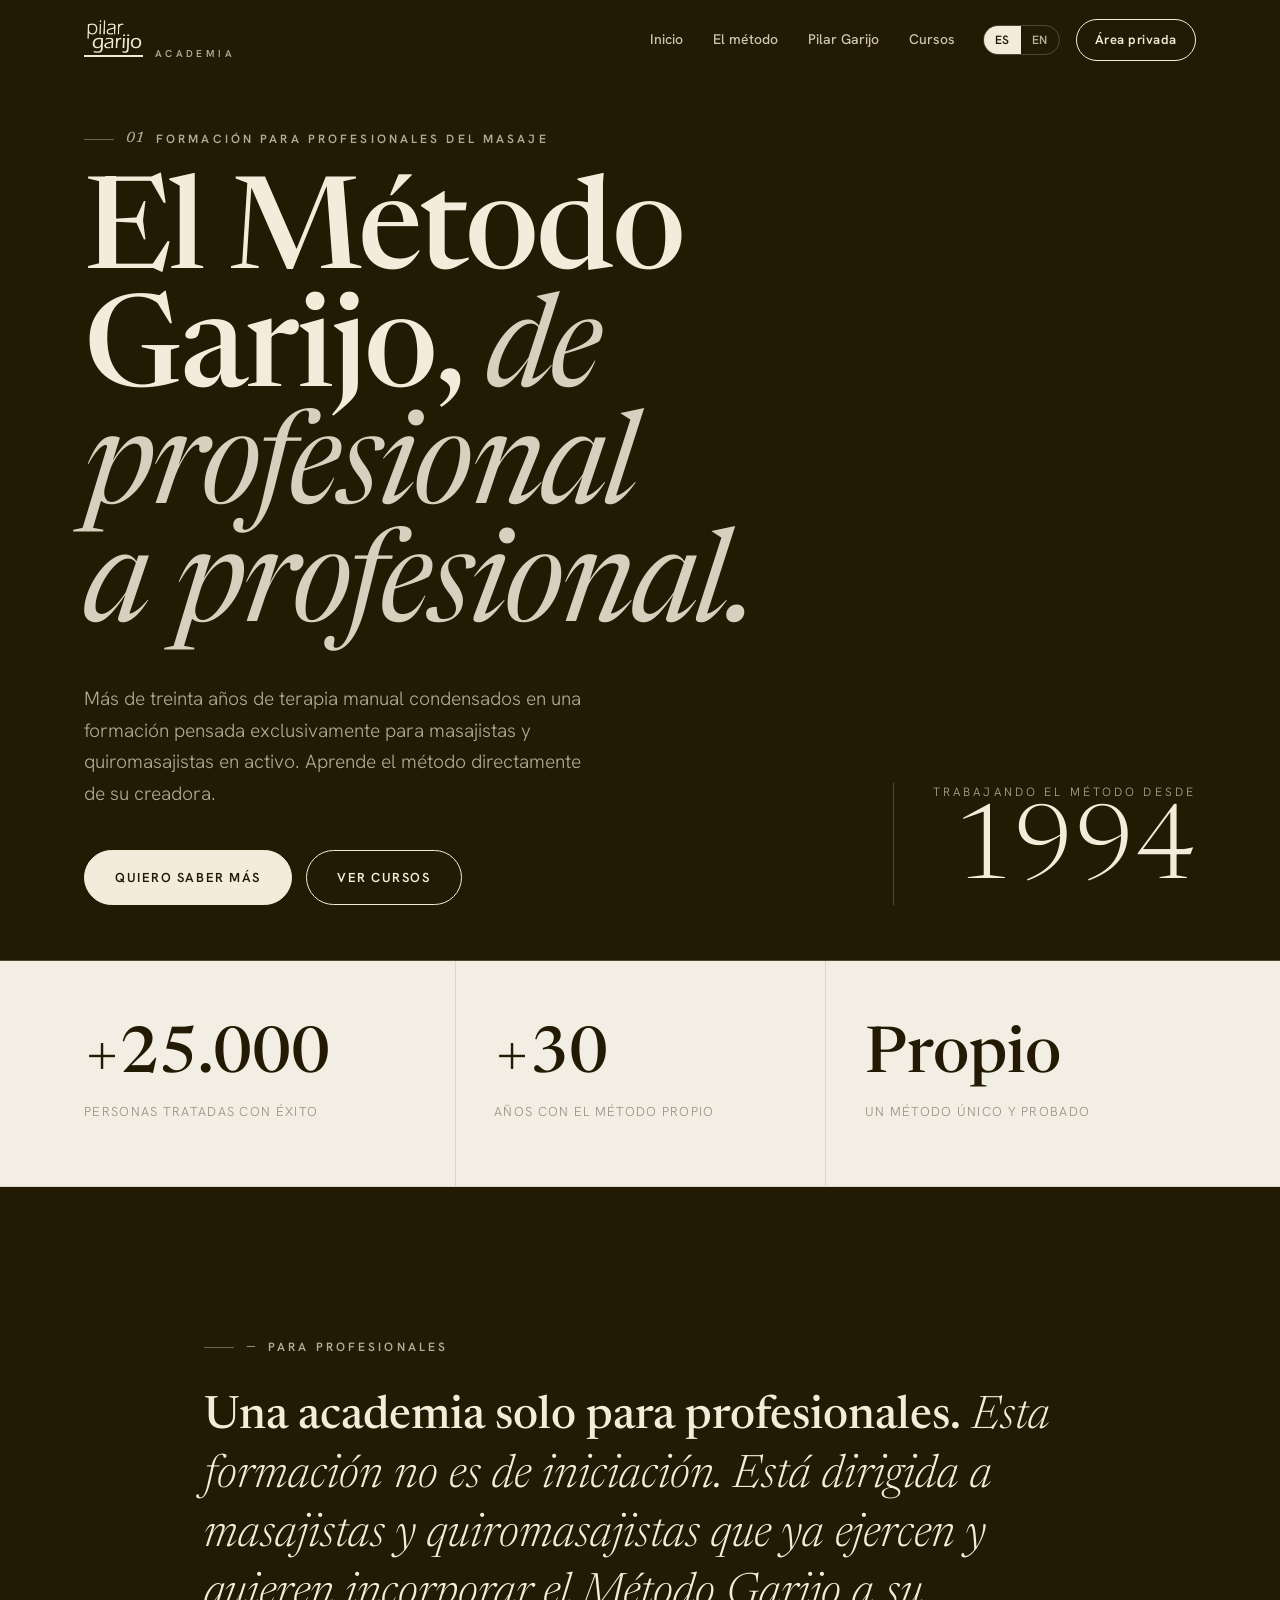
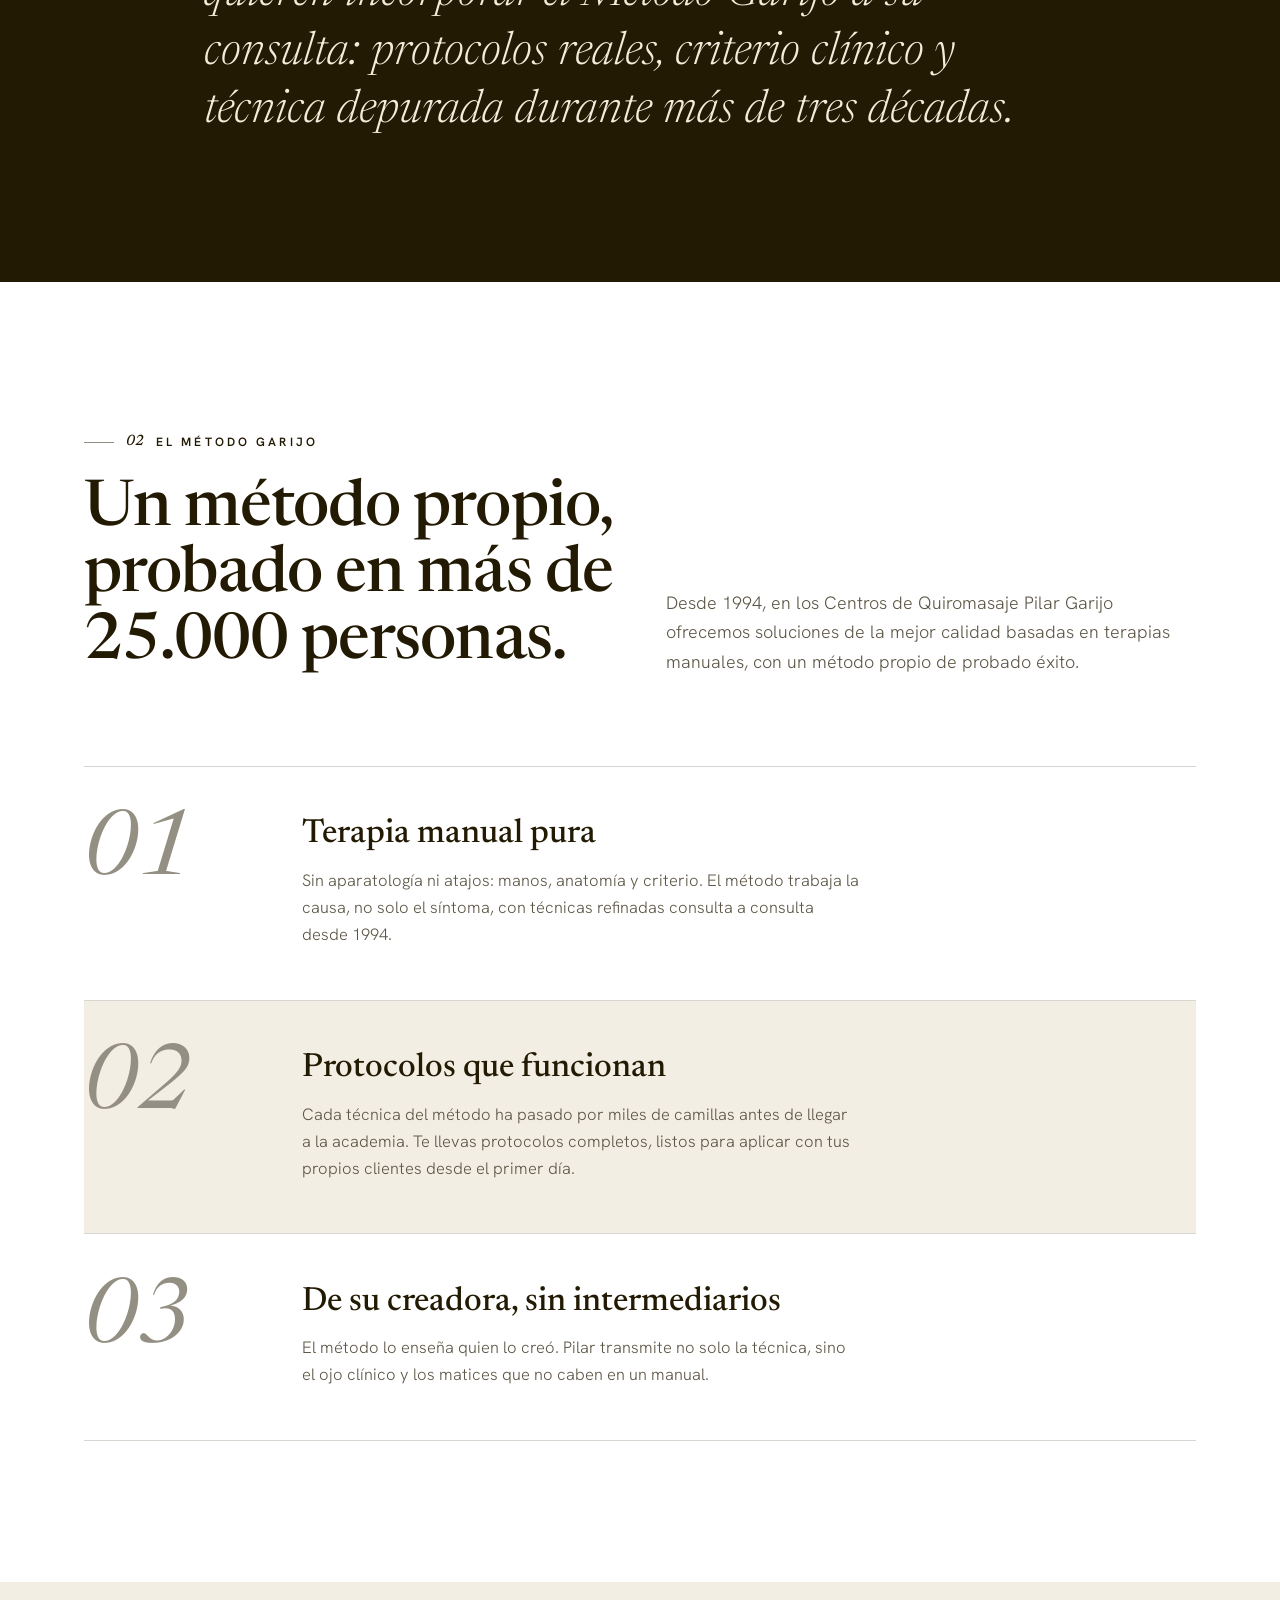
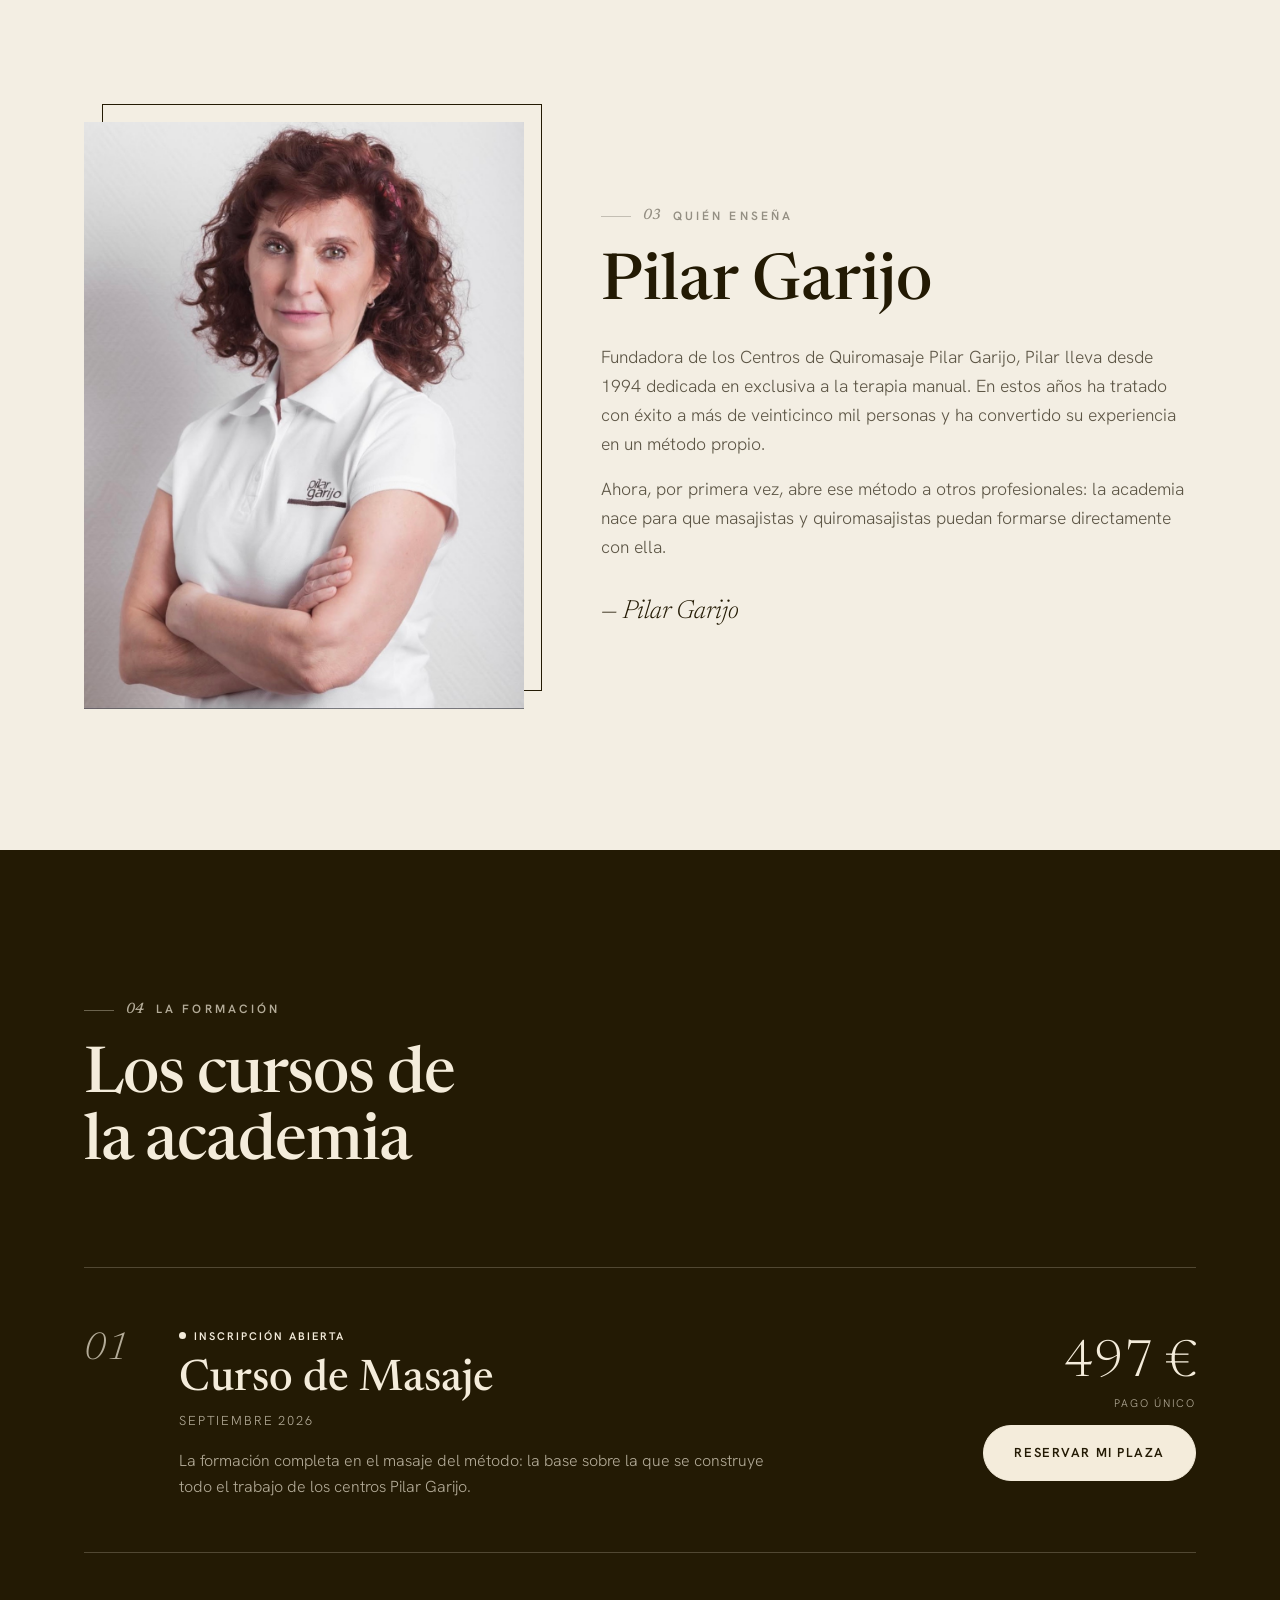
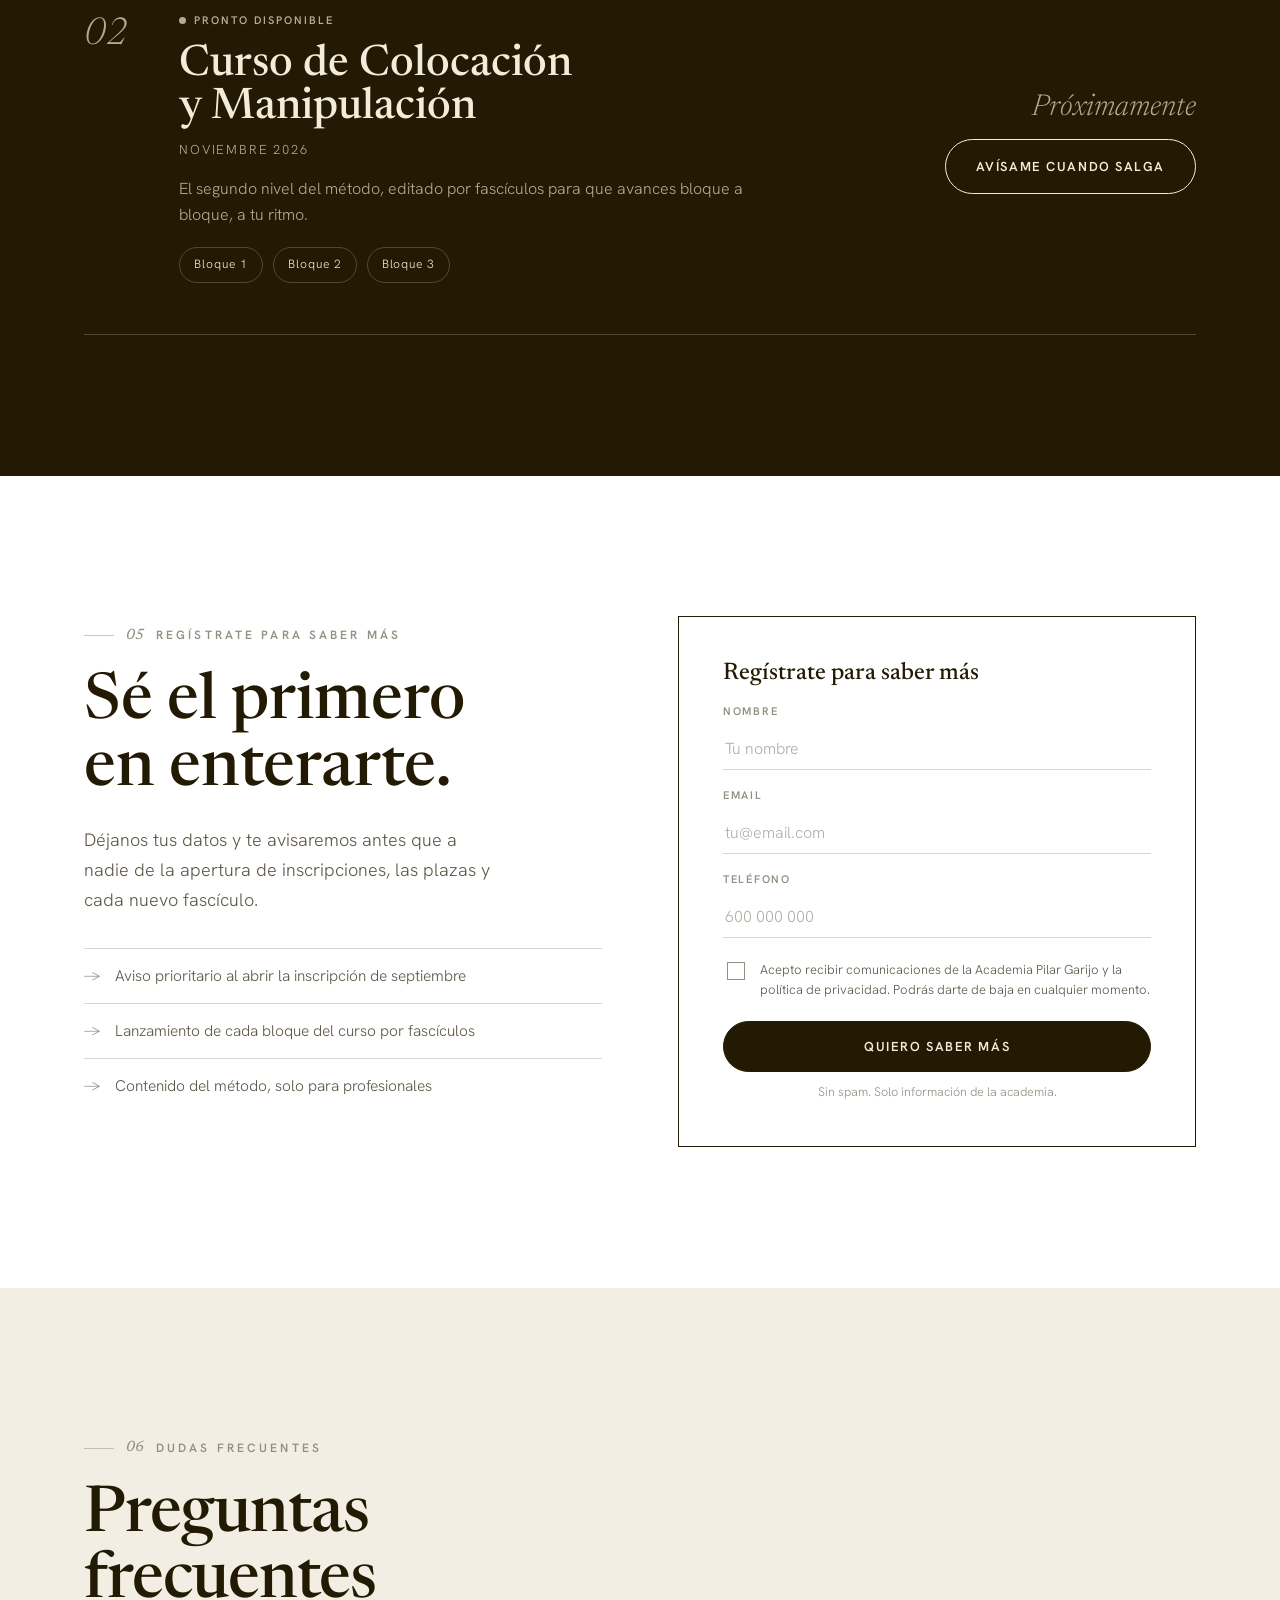
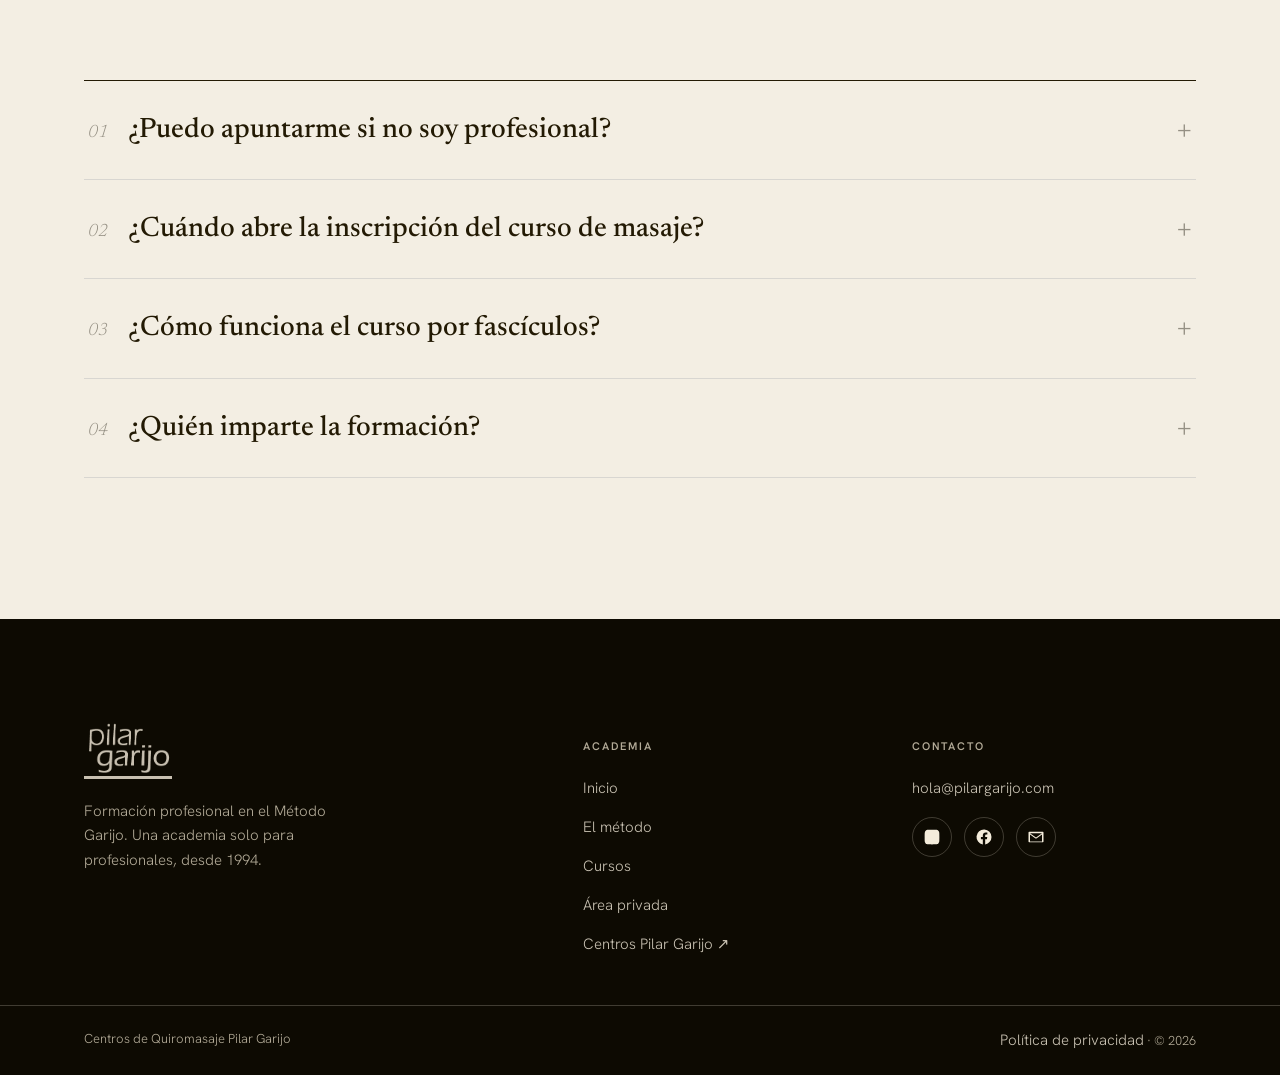
==== commit 54a63134: "Academia: rediseño completo (editorial 'dossier') Misma marca (#231a04 + crema) y tipografía (Newsre" ====
--- a/index.html
+++ b/index.html
@@ -4,14 +4,13 @@
 <meta charset="UTF-8">
 <meta name="viewport" content="width=device-width, initial-scale=1.0">
 <title>Academia Pilar Garijo — Formación profesional en el Método Garijo</title>
+<meta name="description" content="Academia Pilar Garijo: formación en el Método Garijo para masajistas y quiromasajistas en activo. Curso de Masaje (septiembre) y Curso de Colocación y Manipulación por fascículos.">
 <!--
-  Landing de ventas — Academia Pilar Garijo
-  · Paleta: blanco / negro / #231a04 (los tonos crema son tintas derivadas del marrón)
-  · Público: masajistas y quiromasajistas profesionales
-  · Venta septiembre: Curso de Masaje Método Garijo — 497 €
-  · Noviembre: Curso de Colocación y Manipulación por fascículos (Bloque 1·2·3) — "Pronto disponible"
-  · Formulario: pon la URL de tu herramienta de mailing en data-endpoint del <form id="lead-form">
-  · Fotos: sustituye cada <div class="photo">…</div> por <img class="photo" src="…" alt="…">
+  Academia Pilar Garijo — landing v2 (editorial "dossier")
+  · Marca: blanco / negro / #231a04 (+ crema). Tipografía: Newsreader + Hanken Grotesk.
+  · Mismo contenido que la v1; estructura y diseño completamente distintos.
+  · Formulario: pon la URL de tu mailing en data-endpoint del <form id="lead-form">.
+  · Fotos: sustituye los <img> de assets/fotos por las definitivas.
 -->
 <link rel="preconnect" href="https://fonts.googleapis.com">
 <link rel="preconnect" href="https://fonts.gstatic.com" crossorigin="anonymous">
@@ -21,191 +20,174 @@
 <body>
 
 <!-- ============ HEADER ============ -->
-<header class="site-header">
-  <div class="wrap">
-    <a class="wordmark" href="#top">
-      <img src="assets/logo.png" alt="Pilar Garijo" class="wordmark-logo">
-      <span>Academia</span>
+<header class="ah" id="ah">
+  <div class="shell ah-row">
+    <a class="ah-logo" href="#top">
+      <img src="assets/logo-light.png" alt="Pilar Garijo">
+      <span class="lbl" data-i18n="Academia">Academia</span>
     </a>
-    <nav class="site-nav">
-      <a href="#top">Inicio</a>
-      <a href="#metodo">El método</a>
-      <a href="#pilar">Pilar Garijo</a>
-      <a href="#cursos">Cursos</a>
+    <nav class="ah-nav">
+      <a href="#top" data-i18n="Inicio">Inicio</a>
+      <a href="#metodo" data-i18n="El método">El método</a>
+      <a href="#pilar" data-i18n="Pilar Garijo">Pilar Garijo</a>
+      <a href="#cursos" data-i18n="Cursos">Cursos</a>
     </nav>
-    <div class="header-actions">
-      <div class="lang" role="group" aria-label="Idioma">
+    <div class="ah-actions">
+      <div class="ah-lang" role="group" aria-label="Idioma">
         <button type="button" data-lang="es" class="on">ES</button>
         <button type="button" data-lang="en">EN</button>
       </div>
-      <a class="btn btn--solid" href="area-privada.html">Área privada</a>
+      <a class="ah-priv" href="area-privada.html" data-i18n="Área privada">Área privada</a>
+      <button class="ah-burger" type="button" aria-label="Menú" data-open-drawer>
+        <svg viewBox="0 0 24 24" fill="none" stroke-width="2" stroke-linecap="round"><path d="M3 6h18M3 12h18M3 18h18"/></svg>
+      </button>
     </div>
   </div>
 </header>
 
+<!-- mobile drawer -->
+<div class="a-drawer" id="drawer">
+  <button class="d-close" type="button" aria-label="Cerrar" data-close-drawer><svg viewBox="0 0 24 24" fill="none" stroke-width="2" stroke-linecap="round"><path d="M6 6l12 12M18 6L6 18"/></svg></button>
+  <a href="#top" data-close-drawer data-i18n="Inicio">Inicio</a>
+  <a href="#metodo" data-close-drawer data-i18n="El método">El método</a>
+  <a href="#pilar" data-close-drawer data-i18n="Pilar Garijo">Pilar Garijo</a>
+  <a href="#cursos" data-close-drawer data-i18n="Cursos">Cursos</a>
+  <a href="area-privada.html" data-close-drawer data-i18n="Área privada">Área privada</a>
+</div>
+
 <!-- ============ HERO ============ -->
-<section class="hero" id="top">
-  <div class="wrap">
-    <div>
-      <p class="kicker">Formación para profesionales del masaje</p>
-      <h1>El Método Garijo, <em>de profesional a profesional.</em></h1>
-      <p class="lede">Más de treinta años de terapia manual condensados en una formación pensada exclusivamente para masajistas y quiromasajistas en activo. Aprende el método directamente de su creadora.</p>
-      <div class="hero-ctas">
-        <a class="btn btn--solid" href="#registro">Quiero saber más</a>
-        <a class="btn btn--ghost" href="#cursos">Ver cursos</a>
-      </div>
-    </div>
-    <figure class="hero-figure" style="margin: 0;">
-      <img class="photo" src="assets/fotos/pilar-trabajando.jpg" alt="Pilar Garijo trabajando">
-    </figure>
+<section class="hero on-dark" id="top">
+  <div class="shell">
+    <div class="hero-grid">
+      <div>
+        <span class="tag"><span class="n">01</span> <span data-i18n="Formación para profesionales del masaje">Formación para profesionales del masaje</span></span>
+        <h1>El Método Garijo, <em>de profesional a profesional.</em></h1>
+        <p class="hero-lede" data-i18n="Más de treinta años de terapia manual condensados en una formación pensada exclusivamente para masajistas y quiromasajistas en activo. Aprende el método directamente de su creadora.">Más de treinta años de terapia manual condensados en una formación pensada exclusivamente para masajistas y quiromasajistas en activo. Aprende el método directamente de su creadora.</p>
+        <div class="hero-ctas">
+          <a class="cta cta--fill" href="#registro" data-i18n="Quiero saber más">Quiero saber más</a>
+          <a class="cta cta--line" href="#cursos" data-i18n="Ver cursos">Ver cursos</a>
+        </div>
+      </div>
+      <div class="hero-aside">
+        <div class="since" data-i18n="Trabajando el método desde">Trabajando el método desde</div>
+        <div class="year">1994</div>
+      </div>
+    </div>
   </div>
 </section>
 
 <!-- ============ CIFRAS ============ -->
-<section class="stats">
-  <div class="wrap">
-    <div class="stat reveal">
-      <b>1994</b>
-      <span>Trabajando el método desde</span>
-    </div>
-    <div class="stat reveal">
-      <b>+25.000</b>
-      <span>Personas tratadas con éxito</span>
-    </div>
-    <div class="stat reveal">
-      <b>Propio</b>
-      <span>Un método único y probado</span>
-    </div>
-  </div>
-</section>
-
-<!-- ============ BANDA SOLO PROFESIONALES ============ -->
-<section class="pro-band">
-  <div class="wrap">
-    <div class="seal reveal">
-      <svg width="64" height="64" viewBox="0 0 64 64" fill="none" aria-hidden="true">
-        <circle cx="32" cy="32" r="22" stroke="currentColor" stroke-width="1"></circle>
-        <path d="M22 33.5 L29 40 L43 25" stroke="currentColor" stroke-width="1.5" fill="none" stroke-linecap="round" stroke-linejoin="round"></path>
-      </svg>
-    </div>
-    <div class="reveal">
-      <h2>Una academia solo para profesionales.</h2>
-      <p>Esta formación no es de iniciación. Está dirigida a masajistas y quiromasajistas que ya ejercen y quieren incorporar el Método Garijo a su consulta: protocolos reales, criterio clínico y técnica depurada durante más de tres décadas.</p>
-    </div>
+<section class="figures">
+  <div class="shell">
+    <div class="figure reveal"><b>+25.000</b><span data-i18n="Personas tratadas con éxito">Personas tratadas con éxito</span></div>
+    <div class="figure reveal"><b>+30</b><span data-i18n="Trabajando el método desde">años con el método propio</span></div>
+    <div class="figure reveal"><b data-i18n="Propio">Propio</b><span data-i18n="Un método único y probado">Un método único y probado</span></div>
+  </div>
+</section>
+
+<!-- ============ MANIFIESTO ============ -->
+<section class="manifesto on-dark">
+  <div class="shell">
+    <span class="tag"><span class="n">—</span> <span data-i18n="Para profesionales">Para profesionales</span></span>
+    <p><b data-i18n="Una academia solo para profesionales.">Una academia solo para profesionales.</b> <span data-i18n="Esta formación no es de iniciación. Está dirigida a masajistas y quiromasajistas que ya ejercen y quieren incorporar el Método Garijo a su consulta: protocolos reales, criterio clínico y técnica depurada durante más de tres décadas.">Esta formación no es de iniciación. Está dirigida a masajistas y quiromasajistas que ya ejercen y quieren incorporar el Método Garijo a su consulta: protocolos reales, criterio clínico y técnica depurada durante más de tres décadas.</span></p>
   </div>
 </section>
 
 <!-- ============ EL MÉTODO ============ -->
-<section class="section" id="metodo">
-  <div class="wrap">
-    <div class="section-head reveal">
-      <p class="kicker">El Método Garijo</p>
-      <h2>Un método propio, probado en más de 25.000 personas.</h2>
-      <p class="sub">Desde 1994, en los Centros de Quiromasaje Pilar Garijo ofrecemos soluciones de la mejor calidad basadas en terapias manuales, con un método propio de probado éxito.</p>
-    </div>
-    <div class="pillars">
-      <article class="pillar reveal">
-        <h3>Terapia manual pura</h3>
-        <p>Sin aparatología ni atajos: manos, anatomía y criterio. El método trabaja la causa, no solo el síntoma, con técnicas refinadas consulta a consulta desde 1994.</p>
+<section class="method" id="metodo">
+  <div class="shell">
+    <div class="section-intro reveal">
+      <div>
+        <span class="tag"><span class="n">02</span> <span data-i18n="El Método Garijo">El Método Garijo</span></span>
+        <h2 style="margin-top:22px;" data-i18n="Un método propio, probado en más de 25.000 personas.">Un método propio, probado en más de 25.000 personas.</h2>
+      </div>
+      <p class="lead" data-i18n="Desde 1994, en los Centros de Quiromasaje Pilar Garijo ofrecemos soluciones de la mejor calidad basadas en terapias manuales, con un método propio de probado éxito.">Desde 1994, en los Centros de Quiromasaje Pilar Garijo ofrecemos soluciones de la mejor calidad basadas en terapias manuales, con un método propio de probado éxito.</p>
+    </div>
+    <div class="steps">
+      <article class="step reveal">
+        <div class="num">01</div>
+        <div class="step-in">
+          <h3 data-i18n="Terapia manual pura">Terapia manual pura</h3>
+          <p data-i18n="Sin aparatología ni atajos: manos, anatomía y criterio. El método trabaja la causa, no solo el síntoma, con técnicas refinadas consulta a consulta desde 1994.">Sin aparatología ni atajos: manos, anatomía y criterio. El método trabaja la causa, no solo el síntoma, con técnicas refinadas consulta a consulta desde 1994.</p>
+        </div>
       </article>
-      <article class="pillar reveal">
-        <h3>Protocolos que funcionan</h3>
-        <p>Cada técnica del método ha pasado por miles de camillas antes de llegar a la academia. Te llevas protocolos completos, listos para aplicar con tus propios clientes desde el primer día.</p>
+      <article class="step reveal">
+        <div class="num">02</div>
+        <div class="step-in">
+          <h3 data-i18n="Protocolos que funcionan">Protocolos que funcionan</h3>
+          <p data-i18n="Cada técnica del método ha pasado por miles de camillas antes de llegar a la academia. Te llevas protocolos completos, listos para aplicar con tus propios clientes desde el primer día.">Cada técnica del método ha pasado por miles de camillas antes de llegar a la academia. Te llevas protocolos completos, listos para aplicar con tus propios clientes desde el primer día.</p>
+        </div>
       </article>
-      <article class="pillar reveal">
-        <h3>De su creadora, sin intermediarios</h3>
-        <p>El método lo enseña quien lo creó. Pilar transmite no solo la técnica, sino el ojo clínico y los matices que no caben en un manual.</p>
+      <article class="step reveal">
+        <div class="num">03</div>
+        <div class="step-in">
+          <h3 data-i18n="De su creadora, sin intermediarios">De su creadora, sin intermediarios</h3>
+          <p data-i18n="El método lo enseña quien lo creó. Pilar transmite no solo la técnica, sino el ojo clínico y los matices que no caben en un manual.">El método lo enseña quien lo creó. Pilar transmite no solo la técnica, sino el ojo clínico y los matices que no caben en un manual.</p>
+        </div>
       </article>
     </div>
   </div>
 </section>
 
-<!-- ============ SOBRE PILAR ============ -->
-<section class="section section--cream about" id="pilar">
-  <div class="wrap">
-    <figure class="about-figure reveal" style="margin: 0;">
-      <img class="photo" src="assets/fotos/pilar-retrato.jpg" alt="Retrato de Pilar Garijo">
+<!-- ============ PILAR ============ -->
+<section class="pilar" id="pilar">
+  <div class="shell">
+    <figure class="pilar-figure reveal" style="margin:0;">
+      <img src="assets/fotos/pilar-retrato.jpg" alt="Retrato de Pilar Garijo">
     </figure>
     <div class="reveal">
-      <p class="kicker">Quién enseña</p>
-      <h2>Pilar Garijo</h2>
+      <span class="tag"><span class="n">03</span> <span data-i18n="Quién enseña">Quién enseña</span></span>
+      <h2 data-i18n="Pilar Garijo">Pilar Garijo</h2>
       <div class="bio">
-        <p>Fundadora de los Centros de Quiromasaje Pilar Garijo, Pilar lleva desde 1994 dedicada en exclusiva a la terapia manual. En estos años ha tratado con éxito a más de veinticinco mil personas y ha convertido su experiencia en un método propio.</p>
-        <p>Ahora, por primera vez, abre ese método a otros profesionales: la academia nace para que masajistas y quiromasajistas puedan formarse directamente con ella.</p>
-      </div>
-      <p class="signature">— Pilar Garijo</p>
+        <p data-i18n="Fundadora de los Centros de Quiromasaje Pilar Garijo, Pilar lleva desde 1994 dedicada en exclusiva a la terapia manual. En estos años ha tratado con éxito a más de veinticinco mil personas y ha convertido su experiencia en un método propio.">Fundadora de los Centros de Quiromasaje Pilar Garijo, Pilar lleva desde 1994 dedicada en exclusiva a la terapia manual. En estos años ha tratado con éxito a más de veinticinco mil personas y ha convertido su experiencia en un método propio.</p>
+        <p data-i18n="Ahora, por primera vez, abre ese método a otros profesionales: la academia nace para que masajistas y quiromasajistas puedan formarse directamente con ella.">Ahora, por primera vez, abre ese método a otros profesionales: la academia nace para que masajistas y quiromasajistas puedan formarse directamente con ella.</p>
+      </div>
+      <p class="sign" data-i18n="— Pilar Garijo">— Pilar Garijo</p>
     </div>
   </div>
 </section>
 
 <!-- ============ CURSOS ============ -->
-<section class="section" id="cursos">
-  <div class="wrap">
-    <div class="section-head section-head--center reveal">
-      <p class="kicker kicker--center">La formación</p>
-      <h2>Los cursos de la academia</h2>
-    </div>
-    <div class="courses">
-
-      <!-- Curso de masaje — venta septiembre -->
-      <article class="course course--featured reveal">
-        <div class="course-banner">
-          <span class="badge-dot">Inscripción abierta</span>
-          <span>Septiembre 2026</span>
-        </div>
-        <div class="course-body">
-          <h3>Curso de Masaje<br>Método Garijo</h3>
-          <p class="desc">La formación completa en el masaje del método: la base sobre la que se construye todo el trabajo de los centros Pilar Garijo.</p>
-          <ul class="course-list">
-            <li>El masaje completo del Método Garijo, paso a paso</li>
-            <li>Protocolos de aplicación para tu consulta</li>
-            <li>Impartido directamente por Pilar Garijo</li>
-            <li>Exclusivo para profesionales en activo</li>
-          </ul>
-          <div class="course-footer">
-            <div class="price">
-              <b>497&nbsp;€</b>
-              <span>Pago único</span>
-            </div>
-            <a class="btn btn--solid" href="#registro">Reservar mi plaza</a>
+<section class="courses on-dark" id="cursos">
+  <div class="shell">
+    <div class="section-intro reveal">
+      <div>
+        <span class="tag"><span class="n">04</span> <span data-i18n="La formación">La formación</span></span>
+        <h2 style="margin-top:22px;" data-i18n="Los cursos de la academia">Los cursos de la academia</h2>
+      </div>
+    </div>
+    <div class="course-list">
+
+      <article class="course reveal">
+        <div class="c-index">01</div>
+        <div class="c-main">
+          <span class="c-status"><span data-i18n="Inscripción abierta">Inscripción abierta</span></span>
+          <h3 data-i18n="Curso de Masaje">Curso de Masaje</h3>
+          <div class="c-when" data-i18n="Septiembre 2026">Septiembre 2026</div>
+          <p class="c-desc" data-i18n="La formación completa en el masaje del método: la base sobre la que se construye todo el trabajo de los centros Pilar Garijo.">La formación completa en el masaje del método: la base sobre la que se construye todo el trabajo de los centros Pilar Garijo.</p>
+        </div>
+        <div class="c-side">
+          <div class="c-price">497&nbsp;€<small data-i18n="Pago único">Pago único</small></div>
+          <a class="cta cta--fill" href="#registro" data-i18n="Reservar mi plaza">Reservar mi plaza</a>
+        </div>
+      </article>
+
+      <article class="course course--soon reveal">
+        <div class="c-index">02</div>
+        <div class="c-main">
+          <span class="c-status"><span data-i18n="Pronto disponible">Pronto disponible</span></span>
+          <h3 data-i18n="Curso de Colocación">Curso de Colocación y Manipulación</h3>
+          <div class="c-when" data-i18n="Noviembre 2026">Noviembre 2026</div>
+          <p class="c-desc" data-i18n="El segundo nivel del método, editado por fascículos para que avances bloque a bloque, a tu ritmo.">El segundo nivel del método, editado por fascículos para que avances bloque a bloque, a tu ritmo.</p>
+          <div class="c-blocks">
+            <span data-i18n="Bloque 1">Bloque 1</span>
+            <span data-i18n="Bloque 2">Bloque 2</span>
+            <span data-i18n="Bloque 3">Bloque 3</span>
           </div>
         </div>
-      </article>
-
-      <!-- Curso colocación y manipulación — pronto disponible -->
-      <article class="course course--soon reveal">
-        <div class="course-banner">
-          <span class="badge-dot">Pronto disponible</span>
-          <span>Noviembre 2026</span>
-        </div>
-        <div class="course-body">
-          <h3>Curso de Colocación<br>y Manipulación</h3>
-          <p class="desc">El segundo nivel del método, editado por fascículos para que avances bloque a bloque, a tu ritmo.</p>
-          <div class="blocks">
-            <div class="block">
-              <b>Bloque 1</b>
-              <span>Fascículo</span>
-            </div>
-            <div class="block">
-              <b>Bloque 2</b>
-              <span>Fascículo</span>
-            </div>
-            <div class="block">
-              <b>Bloque 3</b>
-              <span>Fascículo</span>
-            </div>
-          </div>
-          <ul class="course-list">
-            <li>Técnicas de colocación y manipulación del método</li>
-            <li class="muted">Contenido y fechas de cada bloque, próximamente</li>
-          </ul>
-          <div class="course-footer">
-            <div class="price price--soon">
-              <b>Próximamente</b>
-              <span>Noviembre 2026</span>
-            </div>
-            <a class="btn btn--ghost" href="#registro">Avísame cuando salga</a>
-          </div>
+        <div class="c-side">
+          <div class="c-price" data-i18n="Próximamente">Próximamente</div>
+          <a class="cta cta--line" href="#registro" data-i18n="Avísame cuando salga">Avísame cuando salga</a>
         </div>
       </article>
 
@@ -215,151 +197,146 @@
 
 <!-- ============ REGISTRO ============ -->
 <section class="register" id="registro">
-  <div class="wrap">
+  <div class="shell">
     <div class="reveal">
-      <p class="kicker">Regístrate para saber más</p>
-      <h2>Sé el primero en enterarte.</h2>
-      <p class="sub">Déjanos tus datos y te avisaremos antes que a nadie de la apertura de inscripciones, las plazas y cada nuevo fascículo.</p>
-      <ul class="register-points">
-        <li>Aviso prioritario al abrir la inscripción de septiembre</li>
-        <li>Lanzamiento de cada bloque del curso por fascículos</li>
-        <li>Contenido del método, solo para profesionales</li>
+      <span class="tag"><span class="n">05</span> <span data-i18n="Regístrate para saber más">Regístrate para saber más</span></span>
+      <h2 data-i18n="Sé el primero en enterarte.">Sé el primero en enterarte.</h2>
+      <p class="sub" data-i18n="Déjanos tus datos y te avisaremos antes que a nadie de la apertura de inscripciones, las plazas y cada nuevo fascículo.">Déjanos tus datos y te avisaremos antes que a nadie de la apertura de inscripciones, las plazas y cada nuevo fascículo.</p>
+      <ul class="reg-points">
+        <li data-i18n="Aviso prioritario al abrir la inscripción de septiembre">Aviso prioritario al abrir la inscripción de septiembre</li>
+        <li data-i18n="Lanzamiento de cada bloque del curso por fascículos">Lanzamiento de cada bloque del curso por fascículos</li>
+        <li data-i18n="Contenido del método, solo para profesionales">Contenido del método, solo para profesionales</li>
       </ul>
     </div>
     <div class="lead-form reveal" id="lead-form-card">
-      <!-- Para conectar tu herramienta de mailing (Mailchimp, Brevo…):
-           pon la URL del endpoint en data-endpoint y el formulario hará POST ahí. -->
       <form id="lead-form" data-endpoint="" novalidate>
-        <h3 style="margin-bottom: 8px;">Regístrate para saber más</h3>
-        <div class="field" style="margin-top: 16px;">
-          <label for="f-nombre">Nombre</label>
+        <h3 style="margin-bottom:6px;" data-i18n="Regístrate para saber más">Regístrate para saber más</h3>
+        <div class="field" style="margin-top:16px;">
+          <label for="f-nombre" data-i18n="Nombre">Nombre</label>
           <input id="f-nombre" name="nombre" type="text" autocomplete="name" placeholder="Tu nombre">
-          <span class="error">Escribe tu nombre</span>
-        </div>
-        <div class="field" style="margin-top: 16px;">
-          <label for="f-email">Email</label>
+          <span class="error" data-i18n="Escribe tu nombre">Escribe tu nombre</span>
+        </div>
+        <div class="field" style="margin-top:16px;">
+          <label for="f-email" data-i18n="Email">Email</label>
           <input id="f-email" name="email" type="email" autocomplete="email" placeholder="tu@email.com">
-          <span class="error">Revisa el email</span>
-        </div>
-        <div class="field" style="margin-top: 16px;">
-          <label for="f-telefono">Teléfono</label>
+          <span class="error" data-i18n="Revisa el email">Revisa el email</span>
+        </div>
+        <div class="field" style="margin-top:16px;">
+          <label for="f-telefono" data-i18n="Teléfono">Teléfono</label>
           <input id="f-telefono" name="telefono" type="tel" autocomplete="tel" placeholder="600 000 000">
-          <span class="error">Revisa el teléfono</span>
-        </div>
-        <label class="consent" id="consent-row" style="margin-top: 22px;">
+          <span class="error" data-i18n="Revisa el teléfono">Revisa el teléfono</span>
+        </div>
+        <label class="consent" id="consent-row" style="margin-top:22px;">
           <input type="checkbox" id="f-consent" name="consentimiento">
-          <span>Acepto recibir comunicaciones de la Academia Pilar Garijo y la <a href="#politica">política de privacidad</a>. Podrás darte de baja en cualquier momento.</span>
+          <span><span data-i18n="Acepto recibir comunicaciones de la Academia Pilar Garijo y la">Acepto recibir comunicaciones de la Academia Pilar Garijo y la</span> <a href="#politica" data-i18n="política de privacidad">política de privacidad</a><span data-i18n=". Podrás darte de baja en cualquier momento.">. Podrás darte de baja en cualquier momento.</span></span>
         </label>
-        <button class="btn btn--solid" type="submit" style="margin-top: 22px;">Quiero saber más</button>
-        <p class="form-note" style="margin-top: 12px;">Sin spam. Solo información de la academia.</p>
+        <button class="cta cta--fill" type="submit" style="margin-top:22px;" data-i18n="Quiero saber más">Quiero saber más</button>
+        <p class="form-note" style="margin-top:10px;" data-i18n="Sin spam. Solo información de la academia.">Sin spam. Solo información de la academia.</p>
       </form>
       <div class="form-success">
-        <div class="seal-check">
-          <svg width="34" height="34" viewBox="0 0 34 34" fill="none" aria-hidden="true">
-            <path d="M8 18 L14.5 24.5 L26 11" stroke="currentColor" stroke-width="1.6" fill="none" stroke-linecap="round" stroke-linejoin="round"></path>
-          </svg>
-        </div>
-        <h3>Ya estás dentro.</h3>
-        <p>Te avisaremos antes que a nadie cuando abramos la inscripción de septiembre.</p>
+        <div class="seal">
+          <svg width="32" height="32" viewBox="0 0 34 34" fill="none" aria-hidden="true"><path d="M8 18 L14.5 24.5 L26 11" stroke="currentColor" stroke-width="1.6" fill="none" stroke-linecap="round" stroke-linejoin="round"></path></svg>
+        </div>
+        <h3 data-i18n="Ya estás dentro.">Ya estás dentro.</h3>
+        <p data-i18n="Te avisaremos antes que a nadie cuando abramos la inscripción de septiembre.">Te avisaremos antes que a nadie cuando abramos la inscripción de septiembre.</p>
       </div>
     </div>
   </div>
 </section>
 
 <!-- ============ FAQ ============ -->
-<section class="section section--cream" id="faq">
-  <div class="wrap">
-    <div class="section-head section-head--center reveal">
-      <p class="kicker kicker--center">Dudas frecuentes</p>
-      <h2>Preguntas frecuentes</h2>
+<section class="faq" id="faq">
+  <div class="shell">
+    <div class="section-intro reveal">
+      <div>
+        <span class="tag"><span class="n">06</span> <span data-i18n="Dudas frecuentes">Dudas frecuentes</span></span>
+        <h2 style="margin-top:22px;" data-i18n="Preguntas frecuentes">Preguntas frecuentes</h2>
+      </div>
     </div>
     <div class="faq-list reveal">
-      <details>
-        <summary>¿Puedo apuntarme si no soy profesional?</summary>
-        <p class="answer">No. La academia está pensada exclusivamente para masajistas y quiromasajistas en activo. Los contenidos dan por hecho que ya dominas la base de la profesión.</p>
+      <details class="faq-item">
+        <summary><span class="q-n">01</span><span class="q-t" data-i18n="¿Puedo apuntarme si no soy profesional?">¿Puedo apuntarme si no soy profesional?</span></summary>
+        <p class="a" data-i18n="No. La academia está pensada exclusivamente para masajistas y quiromasajistas en activo. Los contenidos dan por hecho que ya dominas la base de la profesión.">No. La academia está pensada exclusivamente para masajistas y quiromasajistas en activo. Los contenidos dan por hecho que ya dominas la base de la profesión.</p>
       </details>
-      <details>
-        <summary>¿Cuándo abre la inscripción del curso de masaje?</summary>
-        <p class="answer">En septiembre de 2026. Las plazas se anunciarán primero a las personas registradas en la lista — déjanos tus datos y te avisaremos antes que a nadie.</p>
+      <details class="faq-item">
+        <summary><span class="q-n">02</span><span class="q-t" data-i18n="¿Cuándo abre la inscripción del curso de masaje?">¿Cuándo abre la inscripción del curso de masaje?</span></summary>
+        <p class="a" data-i18n="En septiembre de 2026. Las plazas se anunciarán primero a las personas registradas en la lista — déjanos tus datos y te avisaremos antes que a nadie.">En septiembre de 2026. Las plazas se anunciarán primero a las personas registradas en la lista — déjanos tus datos y te avisaremos antes que a nadie.</p>
       </details>
-      <details>
-        <summary>¿Cómo funciona el curso por fascículos?</summary>
-        <p class="answer">El Curso de Colocación y Manipulación se publicará por bloques a partir de noviembre de 2026: Bloque 1, Bloque 2 y Bloque 3. Iremos anunciando el contenido y las fechas de cada uno.</p>
+      <details class="faq-item">
+        <summary><span class="q-n">03</span><span class="q-t" data-i18n="¿Cómo funciona el curso por fascículos?">¿Cómo funciona el curso por fascículos?</span></summary>
+        <p class="a" data-i18n="El Curso de Colocación y Manipulación se publicará por bloques a partir de noviembre de 2026: Bloque 1, Bloque 2 y Bloque 3. Iremos anunciando el contenido y las fechas de cada uno.">El Curso de Colocación y Manipulación se publicará por bloques a partir de noviembre de 2026: Bloque 1, Bloque 2 y Bloque 3. Iremos anunciando el contenido y las fechas de cada uno.</p>
       </details>
-      <details>
-        <summary>¿Quién imparte la formación?</summary>
-        <p class="answer">Pilar Garijo, creadora del método y fundadora de los Centros de Quiromasaje Pilar Garijo, en activo desde 1994.</p>
+      <details class="faq-item">
+        <summary><span class="q-n">04</span><span class="q-t" data-i18n="¿Quién imparte la formación?">¿Quién imparte la formación?</span></summary>
+        <p class="a" data-i18n="Pilar Garijo, creadora del método y fundadora de los Centros de Quiromasaje Pilar Garijo, en activo desde 1994.">Pilar Garijo, creadora del método y fundadora de los Centros de Quiromasaje Pilar Garijo, en activo desde 1994.</p>
       </details>
     </div>
   </div>
 </section>
 
 <!-- ============ FOOTER ============ -->
-<footer class="site-footer">
-  <div class="wrap">
-    <div class="footer-brand">
-      <a href="#top" aria-label="Pilar Garijo Academia">
-        <img src="assets/logo-light.png" alt="Pilar Garijo" class="footer-logo-img">
-      </a>
-      <p class="footer-blurb">Formación profesional en el Método Garijo. Una academia solo para profesionales, desde 1994.</p>
-    </div>
-    <div class="footer-col">
-      <h5>Academia</h5>
+<footer class="a-footer">
+  <div class="shell">
+    <div class="f-brand">
+      <a href="#top" aria-label="Pilar Garijo Academia"><img src="assets/logo-light.png" alt="Pilar Garijo"></a>
+      <p class="f-blurb" data-i18n="Formación profesional en el Método Garijo. Una academia solo para profesionales, desde 1994.">Formación profesional en el Método Garijo. Una academia solo para profesionales, desde 1994.</p>
+    </div>
+    <div>
+      <h5 data-i18n="Academia">Academia</h5>
       <ul>
-        <li><a href="#top">Inicio</a></li>
-        <li><a href="#metodo">El método</a></li>
-        <li><a href="#cursos">Cursos</a></li>
-        <li><a href="area-privada.html">Área privada</a></li>
+        <li><a href="#top" data-i18n="Inicio">Inicio</a></li>
+        <li><a href="#metodo" data-i18n="El método">El método</a></li>
+        <li><a href="#cursos" data-i18n="Cursos">Cursos</a></li>
+        <li><a href="area-privada.html" data-i18n="Área privada">Área privada</a></li>
         <li><a href="https://gonzaloparaiso.github.io/centros-pilar-garijo/" target="_blank" rel="noopener">Centros Pilar Garijo ↗</a></li>
       </ul>
     </div>
-    <div class="footer-col">
-      <h5>Cursos</h5>
-      <ul>
-        <li><a href="#cursos">Curso de Masaje</a></li>
-        <li><a href="#cursos">Curso de Colocación y Manipulación</a></li>
-        <li><a href="#registro">Regístrate</a></li>
-      </ul>
-    </div>
-    <div class="footer-col">
-      <h5>Contacto</h5>
+    <div>
+      <h5 data-i18n="Contacto">Contacto</h5>
       <ul>
         <li><a href="mailto:hola@pilargarijo.com">hola@pilargarijo.com</a></li>
       </ul>
-      <div class="footer-social">
-        <a href="https://www.instagram.com/centrospilargarijo.quiromasaje" target="_blank" rel="noopener" aria-label="Instagram">
-          <svg viewBox="0 0 24 24"><path d="M12 2.2c3.2 0 3.6 0 4.85.07 1.17.05 1.8.25 2.23.41.56.22.96.48 1.38.9.42.42.68.82.9 1.38.16.42.36 1.06.41 2.23.06 1.27.07 1.65.07 4.85s0 3.58-.07 4.85c-.05 1.17-.25 1.8-.41 2.23-.22.56-.48.96-.9 1.38-.42.42-.82.68-1.38.9-.42.16-1.06.36-2.23.41-1.27.06-1.65.07-4.85.07s-3.58 0-4.85-.07c-1.17-.05-1.8-.25-2.23-.41a3.7 3.7 0 0 1-1.38-.9 3.7 3.7 0 0 1-.9-1.38c-.16-.42-.36-1.06-.41-2.23C2.21 15.58 2.2 15.2 2.2 12s0-3.58.07-4.85c.05-1.17.25-1.8.41-2.23.22-.56.48-.96.9-1.38.42-.42.82-.68 1.38-.9.42-.16 1.06-.36 2.23-.41C8.42 2.21 8.8 2.2 12 2.2zm0 1.8c-3.15 0-3.5.01-4.74.07-.9.04-1.38.19-1.7.32-.43.16-.74.36-1.06.68-.32.32-.52.63-.68 1.06-.13.32-.28.8-.32 1.7C3.21 9.05 3.2 9.4 3.2 12s.01 2.95.07 4.19c.04.9.19 1.38.32 1.7.16.43.36.74.68 1.06.32.32.63.52 1.06.68.32.13.8.28 1.7.32 1.24.06 1.59.07 4.74.07s3.5-.01 4.74-.07c.9-.04 1.38-.19 1.7-.32.43-.16.74-.36 1.06-.68.32-.32.52-.63.68-1.06.13-.32.28-.8.32-1.7.06-1.24.07-1.59.07-4.19s-.01-2.95-.07-4.19c-.04-.9-.19-1.38-.32-1.7a2.85 2.85 0 0 0-.68-1.06 2.85 2.85 0 0 0-1.06-.68c-.32-.13-.8-.28-1.7-.32C15.5 4.01 15.15 4 12 4zm0 3.06A4.94 4.94 0 1 1 7.06 12 4.94 4.94 0 0 1 12 7.06zm0 8.15A3.21 3.21 0 1 0 8.79 12 3.21 3.21 0 0 0 12 15.21zm6.29-8.35a1.15 1.15 0 1 1-1.15-1.15 1.15 1.15 0 0 1 1.15 1.15z"/></svg>
-        </a>
-        <a href="https://www.facebook.com/centroquiromasajepilargarijo/" target="_blank" rel="noopener" aria-label="Facebook">
-          <svg viewBox="0 0 24 24"><path d="M22 12a10 10 0 1 0-11.56 9.88v-6.99H7.9V12h2.54V9.8c0-2.5 1.49-3.89 3.78-3.89 1.09 0 2.24.2 2.24.2v2.46h-1.26c-1.24 0-1.63.77-1.63 1.56V12h2.78l-.44 2.89h-2.34v6.99A10 10 0 0 0 22 12z"/></svg>
-        </a>
-        <a href="mailto:hola@pilargarijo.com" aria-label="Email">
-          <svg viewBox="0 0 24 24"><path d="M3 5h18a1 1 0 0 1 1 1v12a1 1 0 0 1-1 1H3a1 1 0 0 1-1-1V6a1 1 0 0 1 1-1zm9 7.5L20 7H4l8 5.5zM4 8.8V18h16V8.8l-7.4 5.1a1 1 0 0 1-1.2 0L4 8.8z"/></svg>
-        </a>
-      </div>
-    </div>
-  </div>
-  <div class="footer-bottom">
-    <div class="wrap">
-      <span>Centros de Quiromasaje Pilar Garijo</span>
-      <span><a href="#politica" id="politica">Política de privacidad</a> · © 2026</span>
+      <div class="f-social">
+        <a href="https://www.instagram.com/centrospilargarijo.quiromasaje" target="_blank" rel="noopener" aria-label="Instagram"><svg viewBox="0 0 24 24"><path d="M12 2.2c3.2 0 3.6 0 4.85.07 1.17.05 1.8.25 2.23.41.56.22.96.48 1.38.9.42.42.68.82.9 1.38.16.42.36 1.06.41 2.23.06 1.27.07 1.65.07 4.85s0 3.58-.07 4.85c-.05 1.17-.25 1.8-.41 2.23-.22.56-.48.96-.9 1.38-.42.42-.82.68-1.38.9-.42.16-1.06.36-2.23.41-1.27.06-1.65.07-4.85.07s-3.58 0-4.85-.07c-1.17-.05-1.8-.25-2.23-.41a3.7 3.7 0 0 1-1.38-.9 3.7 3.7 0 0 1-.9-1.38c-.16-.42-.36-1.06-.41-2.23C2.21 15.58 2.2 15.2 2.2 12s0-3.58.07-4.85c.05-1.17.25-1.8.41-2.23.22-.56.48-.96.9-1.38.42-.42.82-.68 1.38-.9.42-.16 1.06-.36 2.23-.41C8.42 2.21 8.8 2.2 12 2.2z"/></svg></a>
+        <a href="https://www.facebook.com/centroquiromasajepilargarijo/" target="_blank" rel="noopener" aria-label="Facebook"><svg viewBox="0 0 24 24"><path d="M22 12a10 10 0 1 0-11.56 9.88v-6.99H7.9V12h2.54V9.8c0-2.5 1.49-3.89 3.78-3.89 1.09 0 2.24.2 2.24.2v2.46h-1.26c-1.24 0-1.63.77-1.63 1.56V12h2.78l-.44 2.89h-2.34v6.99A10 10 0 0 0 22 12z"/></svg></a>
+        <a href="mailto:hola@pilargarijo.com" aria-label="Email"><svg viewBox="0 0 24 24"><path d="M3 5h18a1 1 0 0 1 1 1v12a1 1 0 0 1-1 1H3a1 1 0 0 1-1-1V6a1 1 0 0 1 1-1zm9 7.5L20 7H4l8 5.5zM4 8.8V18h16V8.8l-7.4 5.1a1 1 0 0 1-1.2 0L4 8.8z"/></svg></a>
+      </div>
+    </div>
+  </div>
+  <div class="f-bottom">
+    <div class="shell">
+      <span data-i18n="Centros de Quiromasaje Pilar Garijo">Centros de Quiromasaje Pilar Garijo</span>
+      <span><a href="#politica" id="politica" data-i18n="política de privacidad">Política de privacidad</a> · © 2026</span>
     </div>
   </div>
 </footer>
 
-<!-- ============ Comportamiento: formulario + reveal ============ -->
+<!-- ============ Comportamiento ============ -->
 <script>
 (function () {
-  // --- Formulario de registro (genérico, listo para conectar a mailing) ---
+  // Header scroll-aware
+  var ah = document.getElementById('ah');
+  var onScroll = function () { ah.classList.toggle('is-stuck', window.scrollY > 24); };
+  window.addEventListener('scroll', onScroll, { passive: true });
+  onScroll();
+
+  // Drawer móvil
+  var drawer = document.getElementById('drawer');
+  document.addEventListener('click', function (e) {
+    var t = e.target.closest('[data-open-drawer],[data-close-drawer]');
+    if (!t) return;
+    if (t.hasAttribute('data-open-drawer')) drawer.classList.add('open');
+    if (t.hasAttribute('data-close-drawer')) drawer.classList.remove('open');
+  });
+
+  // Formulario
   var form = document.getElementById('lead-form');
   var card = document.getElementById('lead-form-card');
-
   function setInvalid(input, invalid) {
     var field = input.closest('.field');
     if (field) field.classList.toggle('invalid', invalid);
     input.setAttribute('aria-invalid', invalid ? 'true' : 'false');
   }
-
   form.addEventListener('submit', function (e) {
     e.preventDefault();
     var nombre = document.getElementById('f-nombre');
@@ -368,7 +345,6 @@
     var consent = document.getElementById('f-consent');
     var consentRow = document.getElementById('consent-row');
     var ok = true;
-
     if (!nombre.value.trim()) { setInvalid(nombre, true); ok = false; } else { setInvalid(nombre, false); }
     var emailOk = /^[^\s@]+@[^\s@]+\.[^\s@]+$/.test(email.value.trim());
     if (!emailOk) { setInvalid(email, true); ok = false; } else { setInvalid(email, false); }
@@ -376,38 +352,27 @@
     if (!telOk) { setInvalid(telefono, true); ok = false; } else { setInvalid(telefono, false); }
     consentRow.classList.toggle('invalid', !consent.checked);
     if (!consent.checked) ok = false;
-
     if (!ok) return;
-
     var endpoint = form.getAttribute('data-endpoint');
-    if (endpoint) {
-      // Cuando conectes tu herramienta de mailing, el envío real va aquí.
-      var data = new FormData(form);
-      fetch(endpoint, { method: 'POST', body: data }).catch(function () {});
-    }
+    if (endpoint) { fetch(endpoint, { method: 'POST', body: new FormData(form) }).catch(function () {}); }
     card.classList.add('sent');
   });
 
-  // --- Reveal on scroll ---
+  // Reveal
   var prefersReduced = window.matchMedia('(prefers-reduced-motion: reduce)').matches;
-  var revealEls = document.querySelectorAll('.reveal');
+  var els = document.querySelectorAll('.reveal');
   if (prefersReduced || !('IntersectionObserver' in window)) {
-    revealEls.forEach(function (el) { el.classList.add('in'); });
+    els.forEach(function (el) { el.classList.add('in'); });
   } else {
     var io = new IntersectionObserver(function (entries) {
-      entries.forEach(function (entry) {
-        if (entry.isIntersecting) {
-          entry.target.classList.add('in');
-          io.unobserve(entry.target);
-        }
-      });
+      entries.forEach(function (en) { if (en.isIntersecting) { en.target.classList.add('in'); io.unobserve(en.target); } });
     }, { threshold: 0.12 });
-    revealEls.forEach(function (el) { io.observe(el); });
+    els.forEach(function (el) { io.observe(el); });
   }
 })();
 </script>
 
-<!-- ============ Selector de idioma ES / EN ============ -->
+<!-- ============ Idioma ES / EN ============ -->
 <script>
 (function () {
   var EN = {
@@ -416,6 +381,8 @@
     "Pilar Garijo": "Pilar Garijo",
     "Cursos": "Courses",
     "Área privada": "Private area",
+    "Academia": "Academy",
+    "Para profesionales": "For professionals",
     "Formación para profesionales del masaje": "Training for massage professionals",
     "El Método Garijo,": "The Garijo Method,",
     "de profesional a profesional.": "from professional to professional.",
@@ -446,25 +413,16 @@
     "Inscripción abierta": "Enrolment open",
     "Septiembre 2026": "September 2026",
     "Curso de Masaje": "Massage Course",
-    "Método Garijo": "Garijo Method",
     "La formación completa en el masaje del método: la base sobre la que se construye todo el trabajo de los centros Pilar Garijo.": "The complete training in the method's massage: the foundation on which all the work of the Pilar Garijo centres is built.",
-    "El masaje completo del Método Garijo, paso a paso": "The complete Garijo Method massage, step by step",
-    "Protocolos de aplicación para tu consulta": "Application protocols for your practice",
-    "Impartido directamente por Pilar Garijo": "Taught directly by Pilar Garijo",
-    "Exclusivo para profesionales en activo": "Exclusive to practising professionals",
     "Pago único": "One-time payment",
     "Reservar mi plaza": "Reserve my place",
     "Pronto disponible": "Coming soon",
     "Noviembre 2026": "November 2026",
-    "Curso de Colocación": "Positioning &",
-    "y Manipulación": "Manipulation Course",
+    "Curso de Colocación y Manipulación": "Positioning & Manipulation Course",
     "El segundo nivel del método, editado por fascículos para que avances bloque a bloque, a tu ritmo.": "The method's second level, released in instalments so you can progress block by block, at your own pace.",
     "Bloque 1": "Block 1",
     "Bloque 2": "Block 2",
     "Bloque 3": "Block 3",
-    "Fascículo": "Instalment",
-    "Técnicas de colocación y manipulación del método": "The method's positioning and manipulation techniques",
-    "Contenido y fechas de cada bloque, próximamente": "Content and dates for each block, coming soon",
     "Próximamente": "Coming soon",
     "Avísame cuando salga": "Notify me when it launches",
     "Regístrate para saber más": "Register to learn more",
@@ -474,7 +432,6 @@
     "Lanzamiento de cada bloque del curso por fascículos": "Launch of each block of the instalment course",
     "Contenido del método, solo para profesionales": "Method content, for professionals only",
     "Nombre": "Name",
-    "Tu nombre": "Your name",
     "Escribe tu nombre": "Enter your name",
     "Email": "Email",
     "Revisa el email": "Check the email",
@@ -496,19 +453,13 @@
     "El Curso de Colocación y Manipulación se publicará por bloques a partir de noviembre de 2026: Bloque 1, Bloque 2 y Bloque 3. Iremos anunciando el contenido y las fechas de cada uno.": "The Positioning & Manipulation Course will be published in blocks from November 2026: Block 1, Block 2 and Block 3. We'll announce the content and dates of each one.",
     "¿Quién imparte la formación?": "Who teaches the training?",
     "Pilar Garijo, creadora del método y fundadora de los Centros de Quiromasaje Pilar Garijo, en activo desde 1994.": "Pilar Garijo, creator of the method and founder of the Pilar Garijo Chiromassage Centres, working since 1994.",
-    "Academia": "Academy",
-    "Centros de Quiromasaje Pilar Garijo": "Pilar Garijo Chiromassage Centres",
     "Formación profesional en el Método Garijo. Una academia solo para profesionales, desde 1994.": "Professional training in the Garijo Method. An academy for professionals only, since 1994.",
     "Contacto": "Contact",
-    "Curso de Colocación y Manipulación": "Positioning & Manipulation Course",
-    "Regístrate": "Register",
-    "Foto de Pilar trabajando": "Photo of Pilar at work",
-    "Retrato de Pilar": "Portrait of Pilar"
+    "Centros de Quiromasaje Pilar Garijo": "Pilar Garijo Chiromassage Centres"
   };
 
   var originals = new Map();
   function cache(node) { if (!originals.has(node)) originals.set(node, node.nodeValue); }
-
   function walk(apply) {
     var tw = document.createTreeWalker(document.body, NodeFilter.SHOW_TEXT, null);
     var n;
@@ -516,27 +467,19 @@
       var raw = n.nodeValue;
       if (!raw || !raw.trim()) continue;
       var key = raw.trim();
-      if (apply) {
-        if (EN[key]) { cache(n); n.nodeValue = raw.replace(key, EN[key]); }
-      } else if (originals.has(n)) {
-        n.nodeValue = originals.get(n);
-      }
+      if (apply) { if (EN[key]) { cache(n); n.nodeValue = raw.replace(key, EN[key]); } }
+      else if (originals.has(n)) { n.nodeValue = originals.get(n); }
     }
   }
-
   function setLang(lang) {
     document.documentElement.setAttribute('lang', lang === 'en' ? 'en' : 'es');
     walk(lang === 'en');
-    document.querySelectorAll('.lang button').forEach(function (b) {
-      b.classList.toggle('on', b.getAttribute('data-lang') === lang);
-    });
+    document.querySelectorAll('.ah-lang button').forEach(function (b) { b.classList.toggle('on', b.getAttribute('data-lang') === lang); });
     try { localStorage.setItem('pg_lang', lang); } catch (e) {}
   }
-
-  document.querySelectorAll('.lang button').forEach(function (b) {
+  document.querySelectorAll('.ah-lang button').forEach(function (b) {
     b.addEventListener('click', function () { setLang(b.getAttribute('data-lang')); });
   });
-
   var saved = 'es';
   try { saved = localStorage.getItem('pg_lang') || 'es'; } catch (e) {}
   if (saved === 'en') setLang('en');
--- a/css/academia.css
+++ b/css/academia.css
@@ -1,921 +1,317 @@
 /* ============================================================
-   Academia Pilar Garijo — Landing de ventas
-   Paleta: blanco · negro · #231a04 (marrón tinta)
+   Academia Pilar Garijo — Landing v2 (editorial "dossier")
+   Marca: blanco · negro · #231a04 (+ crema).  Tipografía: Newsreader + Hanken Grotesk.
+   Estructura y estética completamente distintas a la web de clínicas.
    ============================================================ */
 
 :root {
-  --ink: #231a04;
-  --black: #0d0a02;
-  --white: #ffffff;
-  --primary: var(--ink);   /* acento: subrayado de nav (lo aportaba el panel de diseño) */
-  --page: #F8F3E9;   /* fondo crema — igual que la home */
-  /* tintas derivadas del marrón (armonía cálida) */
-  --cream: #F0E7D4;
-  --cream-deep: color-mix(in oklab, var(--ink) 12%, var(--white));
-  --line: color-mix(in oklab, var(--ink) 18%, var(--white));
-  --ink-soft: color-mix(in oklab, var(--ink) 72%, var(--white));
-  --ink-faint: color-mix(in oklab, var(--ink) 55%, var(--white));
+  --ink:        #231a04;            /* granate / marrón oscuro de marca */
+  --black:      #0d0a02;
+  --white:      #ffffff;
+  --cream:      #F4ECDB;            /* crema cálida (texto sobre oscuro) */
+  --cream-bg:   #F3EEE3;            /* fondo crema de sección */
+  --line:       color-mix(in oklab, var(--ink) 16%, var(--white));
+  --line-dark:  color-mix(in oklab, var(--cream) 22%, transparent); /* líneas sobre granate */
+  --ink-soft:   color-mix(in oklab, var(--ink) 70%, var(--white));
+  --ink-faint:  color-mix(in oklab, var(--ink) 45%, var(--white));
+  --cream-soft: color-mix(in oklab, var(--cream) 72%, var(--ink));
 
   --font-display: "Newsreader", Georgia, serif;
-  --font-body: "Hanken Grotesk", system-ui, sans-serif;
-
-  --radius: 2px;
-  --maxw: 1200px;
-  --section-pad: clamp(72px, 10vw, 128px);
-}
-
-/* pareja tipográfica alternativa (tweak) */
-html[data-fonts="clasica"] {
-  --font-display: "Cormorant Garamond", serif;
-  --font-body: "Jost", sans-serif;
-}
-
-/* fondo alterno (tweak) */
-html[data-tint="blanco"] {
-  --page: #ffffff;
-  --cream: #ffffff;
-  --cream-deep: color-mix(in oklab, var(--ink) 4%, var(--white));
+  --font-body:    "Hanken Grotesk", system-ui, sans-serif;
+
+  --maxw: 1240px;
+  --gutter: clamp(20px, 5vw, 64px);
+  --pad: clamp(80px, 11vw, 180px);
 }
 
 * { box-sizing: border-box; }
-
 html { scroll-behavior: smooth; }
-
-/* ---------- huecos de foto ----------
-   Sustituye el <div class="photo"> por <img class="photo" src="tu-foto.jpg" alt="...">
-   cuando tengas la imagen real (mantiene el mismo aspecto y encuadre). */
-.photo {
-  display: flex;
-  align-items: center;
-  justify-content: center;
-  text-align: center;
-  width: 100%;
-  height: auto;
-  object-fit: cover;
-  padding: 16px;
-  color: var(--ink-faint);
-  font-size: 13px;
-  font-weight: 500;
-  letter-spacing: 0.02em;
-  background: var(--cream-deep);
-  border: 1px dashed var(--line);
-}
-img.photo { padding: 0; border: none; display: block; }
-
 body {
   margin: 0;
-  background: var(--page);
+  background: var(--white);
   color: var(--ink);
   font-family: var(--font-body);
   font-size: 17px;
-  line-height: 1.6;
+  line-height: 1.65;
   font-weight: 300;
   -webkit-font-smoothing: antialiased;
   text-rendering: optimizeLegibility;
 }
-
-::selection { background: var(--ink); color: var(--white); }
-
-h1, h2, h3 {
-  font-family: var(--font-display);
-  font-weight: 500;
-  line-height: 1.08;
-  margin: 0;
-  text-wrap: balance;
-}
-
+::selection { background: var(--ink); color: var(--cream); }
+h1, h2, h3, h4 { font-family: var(--font-display); font-weight: 500; line-height: 1.04; margin: 0; text-wrap: balance; }
 p { margin: 0; text-wrap: pretty; }
-
-a { color: inherit; }
-
-.wrap {
-  max-width: var(--maxw);
-  margin: 0 auto;
-  padding: 0 clamp(20px, 4vw, 48px);
-}
-
-/* ---------- kickers / etiquetas ---------- */
-.kicker {
+a { color: inherit; text-decoration: none; }
+img { display: block; max-width: 100%; }
+
+.shell { width: 100%; max-width: var(--maxw); margin: 0 auto; padding-left: var(--gutter); padding-right: var(--gutter); }
+
+/* índice / etiqueta numerada */
+.tag {
   font-family: var(--font-body);
-  font-size: 12px;
-  font-weight: 500;
-  letter-spacing: 0.22em;
-  text-transform: uppercase;
-  color: var(--ink-faint);
-  display: flex;
-  align-items: center;
-  gap: 14px;
-}
-.kicker::before {
-  content: "";
-  width: 36px;
-  height: 1px;
-  background: var(--ink-faint);
-  flex: none;
-}
-.kicker--center { justify-content: center; }
-.kicker--center::after {
-  content: "";
-  width: 36px;
-  height: 1px;
-  background: var(--ink-faint);
-  flex: none;
-}
-
-/* ---------- botones ---------- */
-.btn {
-  display: inline-flex;
-  align-items: center;
-  justify-content: center;
-  gap: 10px;
-  font-family: var(--font-body);
-  font-size: 13px;
-  font-weight: 500;
-  letter-spacing: 0.14em;
-  text-transform: uppercase;
-  text-decoration: none;
-  border-radius: var(--radius);
-  padding: 17px 32px;
-  border: 1px solid var(--ink);
-  cursor: pointer;
-  transition: background 0.25s ease, color 0.25s ease, transform 0.15s ease;
-}
-.btn:active { transform: translateY(1px); }
-.btn--solid { background: var(--ink); color: var(--white); }
-.btn--solid:hover { background: var(--black); border-color: var(--black); }
-.btn--ghost { background: transparent; color: var(--ink); }
-.btn--ghost:hover { background: var(--ink); color: var(--white); }
-.btn--inverse { background: var(--white); color: var(--ink); border-color: var(--white); }
-.btn--inverse:hover { background: var(--cream-deep); }
-
-/* ============================================================
-   Header
-   ============================================================ */
-.site-header {
-  position: sticky;
-  top: 0;
-  z-index: 50;
-  background: color-mix(in oklab, var(--page) 86%, transparent);
-  backdrop-filter: blur(12px);
-  border-bottom: 1px solid var(--line);
-}
-.site-header .wrap {
-  display: flex;
-  align-items: center;
-  justify-content: space-between;
-  gap: 24px;
-  height: 76px;
-}
-.wordmark {
-  text-decoration: none;
-  display: flex;
-  flex-direction: column;
-  line-height: 1.1;
-}
-.wordmark img.wordmark-logo {
-  height: 46px;
-  width: auto;
-  display: block;
-}
-.wordmark strong {
-  font-family: var(--font-display);
-  font-size: 22px;
-  font-weight: 600;
-  letter-spacing: 0.06em;
-}
-.wordmark span {
-  font-size: 10.5px;
-  font-weight: 500;
-  letter-spacing: 0.3em;
-  text-transform: uppercase;
-  color: var(--ink-faint);
-}
-.site-nav {
-  display: flex;
-  align-items: center;
-  gap: 26px;
-}
-.site-nav a {
-  position: relative;
-  font-size: 15px;
-  font-weight: 600;
-  letter-spacing: 0;
-  text-transform: none;
-  text-decoration: none;
-  color: var(--ink-soft);
-  padding: 4px 0;
-  transition: color 0.2s ease;
-}
-.site-nav a:hover { color: var(--ink); }
-.site-nav a::after {
-  content: "";
-  position: absolute;
-  left: 0; right: 100%; bottom: -2px;
-  height: 2px;
-  background: var(--primary);
-  transition: right 0.25s ease;
-}
-.site-nav a:hover::after { right: 0; }
-.site-header .btn {
-  border-radius: 999px;
-  text-transform: none;
-  letter-spacing: 0.01em;
-  font-weight: 600;
-  font-size: 15px;
-  padding: 12px 24px;
-}
-.header-actions { display: flex; align-items: center; gap: 16px; }
-.lang {
-  display: inline-flex;
-  border: 1.5px solid var(--line);
-  border-radius: 999px;
-  overflow: hidden;
-  font-size: 12.5px;
-  font-weight: 700;
-}
-.lang button {
-  background: transparent;
-  border: none;
-  cursor: pointer;
-  padding: 7px 12px;
-  color: var(--ink-faint);
-  font-family: var(--font-body);
-  font-weight: 600;
-  letter-spacing: 0.04em;
-}
-.lang button.on { background: var(--ink); color: var(--page); }
-@media (max-width: 860px) {
-  .site-nav { display: none; }
-}
-
-/* ============================================================
-   Hero
+  font-size: 12px; font-weight: 600; letter-spacing: .26em; text-transform: uppercase;
+  display: inline-flex; align-items: center; gap: 12px;
+}
+.tag .n { font-family: var(--font-display); font-style: italic; font-weight: 500; letter-spacing: 0; font-size: 15px; }
+.tag::before { content: ""; width: 30px; height: 1px; background: currentColor; opacity: .5; }
+
+/* botones */
+.cta { display: inline-flex; align-items: center; gap: 12px; font-family: var(--font-body);
+  font-size: 13px; font-weight: 600; letter-spacing: .12em; text-transform: uppercase;
+  padding: 16px 30px; border-radius: 999px; border: 1px solid currentColor; cursor: pointer;
+  transition: background .25s, color .25s, transform .15s; white-space: nowrap; }
+.cta:active { transform: translateY(1px); }
+.cta--fill { background: var(--ink); color: var(--cream); border-color: var(--ink); }
+.cta--fill:hover { background: var(--black); }
+.cta--line { background: transparent; color: var(--ink); }
+.cta--line:hover { background: var(--ink); color: var(--cream); }
+/* sobre fondo oscuro */
+.on-dark .cta--fill { background: var(--cream); color: var(--ink); border-color: var(--cream); }
+.on-dark .cta--fill:hover { background: #fff; }
+.on-dark .cta--line { color: var(--cream); }
+.on-dark .cta--line:hover { background: var(--cream); color: var(--ink); }
+
+/* ============================================================
+   Header — barra fija, transparente sobre el hero y granate al hacer scroll
+   ============================================================ */
+.ah {
+  position: fixed; top: 0; left: 0; right: 0; z-index: 100;
+  transition: background .3s ease, box-shadow .3s ease, border-color .3s ease;
+  border-bottom: 1px solid transparent;
+}
+.ah-row { display: flex; align-items: center; gap: 28px; height: 80px; }
+.ah-logo { margin-right: auto; display: inline-flex; align-items: baseline; gap: 12px; }
+.ah-logo img { height: 40px; width: auto; }
+.ah-logo .lbl { font-size: 10px; font-weight: 600; letter-spacing: .34em; text-transform: uppercase; color: var(--cream-soft); }
+.ah-nav { display: flex; gap: 30px; }
+.ah-nav a { font-size: 14px; font-weight: 500; color: var(--cream); opacity: .82; position: relative; padding: 6px 0; transition: opacity .2s; }
+.ah-nav a:hover { opacity: 1; }
+.ah-nav a::after { content: ""; position: absolute; left: 0; right: 100%; bottom: 0; height: 1px; background: var(--cream); transition: right .25s; }
+.ah-nav a:hover::after { right: 0; }
+.ah-actions { display: flex; align-items: center; gap: 16px; }
+.ah-lang { display: inline-flex; border: 1px solid var(--line-dark); border-radius: 999px; overflow: hidden; }
+.ah-lang button { background: transparent; border: none; cursor: pointer; padding: 6px 11px; font-family: var(--font-body); font-size: 12px; font-weight: 600; letter-spacing: .04em; color: var(--cream); opacity: .7; }
+.ah-lang button.on { background: var(--cream); color: var(--ink); opacity: 1; }
+.ah-priv { font-size: 13px; font-weight: 600; letter-spacing: .04em; padding: 9px 18px; border: 1px solid var(--cream); border-radius: 999px; color: var(--cream); transition: background .2s, color .2s; }
+.ah-priv:hover { background: var(--cream); color: var(--ink); }
+
+/* estado "scrolled": fondo granate sólido */
+.ah.is-stuck { background: color-mix(in oklab, var(--ink) 94%, transparent); backdrop-filter: blur(10px); border-color: var(--line-dark); box-shadow: 0 10px 40px -24px rgba(0,0,0,.6); }
+
+.ah-burger { display: none; background: none; border: none; cursor: pointer; padding: 6px; }
+.ah-burger svg { width: 26px; height: 26px; stroke: var(--cream); }
+
+/* ============================================================
+   Hero — pantalla completa, granate, tipografía protagonista
    ============================================================ */
 .hero {
-  border-bottom: 1px solid var(--line);
-  background:
-    radial-gradient(1100px 500px at 85% -10%, var(--cream-deep) 0%, transparent 65%),
-    var(--page);
-}
-.hero .wrap {
-  display: grid;
-  grid-template-columns: 1.05fr 0.85fr;
-  gap: clamp(40px, 6vw, 88px);
-  align-items: center;
-  padding-top: clamp(56px, 8vw, 104px);
-  padding-bottom: clamp(56px, 8vw, 104px);
-}
+  background: var(--ink); color: var(--cream);
+  min-height: 100svh; display: flex; flex-direction: column; justify-content: center;
+  padding-top: 120px; padding-bottom: 56px; position: relative; overflow: hidden;
+}
+.hero::after { /* filete inferior */
+  content: ""; position: absolute; left: 0; right: 0; bottom: 0; height: 1px; background: var(--line-dark);
+}
+.hero .tag { color: var(--cream-soft); }
+.hero-grid { display: grid; grid-template-columns: minmax(0,1fr) auto; gap: clamp(32px,5vw,80px); align-items: end; }
 .hero h1 {
-  font-size: clamp(44px, 5.6vw, 78px);
-  margin: 28px 0 24px;
-}
-.hero h1 em {
-  font-style: italic;
-  font-weight: 500;
-}
-.hero .lede {
-  font-size: clamp(17px, 1.5vw, 20px);
-  color: var(--ink-soft);
-  max-width: 52ch;
-}
-.hero-ctas {
-  display: flex;
-  flex-wrap: wrap;
-  gap: 16px;
-  margin-top: 40px;
-}
-.hero-figure {
-  position: relative;
-}
-.hero-figure .photo {
-  aspect-ratio: 4 / 5;
-}
-.hero-figure::after {
-  content: "";
-  position: absolute;
-  inset: 22px -22px -22px 22px;
-  border: 1px solid var(--line);
-  z-index: -1;
-}
-@media (max-width: 920px) {
-  .hero .wrap { grid-template-columns: 1fr; }
-  .hero-figure { max-width: 440px; }
-}
-
-/* ---------- franja de cifras ---------- */
-.stats {
-  border-bottom: 1px solid var(--line);
-  background: var(--page);
-}
-.stats .wrap {
-  display: grid;
-  grid-template-columns: repeat(3, 1fr);
-  gap: 0;
-}
-.stat {
-  padding: 36px clamp(16px, 3vw, 48px);
-  border-left: 1px solid var(--line);
-  display: flex;
-  flex-direction: column;
-  gap: 4px;
-}
-.stat:first-child { border-left: none; padding-left: 0; }
-.stat b {
-  font-family: var(--font-display);
-  font-size: clamp(30px, 3vw, 42px);
-  font-weight: 500;
-  line-height: 1;
-}
-.stat span {
-  font-size: 12.5px;
-  font-weight: 400;
-  letter-spacing: 0.14em;
-  text-transform: uppercase;
-  color: var(--ink-faint);
-}
-@media (max-width: 720px) {
-  .stats .wrap { grid-template-columns: 1fr; }
-  .stat { border-left: none; border-top: 1px solid var(--line); padding-left: 0; }
-  .stat:first-child { border-top: none; }
-}
-
-/* ============================================================
-   Banda "solo profesionales"
-   ============================================================ */
-.pro-band {
-  background: var(--ink);
-  color: var(--white);
-}
-.pro-band .wrap {
-  padding-top: clamp(56px, 7vw, 88px);
-  padding-bottom: clamp(56px, 7vw, 88px);
-  display: grid;
-  grid-template-columns: auto 1fr;
-  gap: clamp(28px, 5vw, 72px);
-  align-items: center;
-}
-.pro-band .seal {
-  width: 116px;
-  height: 116px;
-  border: 1px solid color-mix(in oklab, var(--white) 35%, transparent);
-  border-radius: 50%;
-  display: grid;
-  place-items: center;
-  flex: none;
-}
-.pro-band .seal svg { display: block; }
-.pro-band h2 {
-  font-size: clamp(28px, 3.4vw, 44px);
-  color: var(--white);
-}
-.pro-band p {
-  margin-top: 14px;
-  color: color-mix(in oklab, var(--white) 72%, var(--ink));
-  max-width: 64ch;
-  font-size: 17px;
-}
-@media (max-width: 720px) {
-  .pro-band .wrap { grid-template-columns: 1fr; }
-}
-
-/* ============================================================
-   Secciones genéricas
-   ============================================================ */
-.section {
-  padding-top: var(--section-pad);
-  padding-bottom: var(--section-pad);
-}
-.section--cream { background: var(--cream); }
-.section-head {
-  max-width: 720px;
-  margin-bottom: clamp(40px, 5vw, 64px);
-}
-.section-head h2 {
-  font-size: clamp(34px, 4vw, 54px);
-  margin-top: 24px;
-}
-.section-head .sub {
-  margin-top: 18px;
-  color: var(--ink-soft);
-  font-size: 18px;
-}
-.section-head--center {
-  margin-left: auto;
-  margin-right: auto;
-  text-align: center;
-}
-
-/* ---------- método: tres pilares ---------- */
-.pillars {
-  display: grid;
-  grid-template-columns: repeat(3, 1fr);
-  gap: clamp(24px, 3vw, 48px);
-  counter-reset: pillar;
-}
-.pillar {
-  counter-increment: pillar;
-  border-top: 1px solid var(--ink);
-  padding-top: 28px;
-  display: flex;
-  flex-direction: column;
-  gap: 14px;
-}
-.pillar::before {
-  content: "0" counter(pillar);
-  font-family: var(--font-display);
-  font-style: italic;
-  font-size: 20px;
-  color: var(--ink-faint);
-}
-.pillar h3 {
-  font-size: 26px;
-}
-.pillar p {
-  color: var(--ink-soft);
-  font-size: 16px;
-}
-@media (max-width: 860px) {
-  .pillars { grid-template-columns: 1fr; }
-}
-
-/* ---------- sobre Pilar ---------- */
-.about .wrap {
-  display: grid;
-  grid-template-columns: 0.8fr 1.2fr;
-  gap: clamp(40px, 6vw, 96px);
-  align-items: center;
-}
-.about-figure { position: relative; }
-.about-figure .photo {
-  aspect-ratio: 3 / 4;
-}
-.about-figure::after {
-  content: "";
-  position: absolute;
-  inset: -22px 22px 22px -22px;
-  border: 1px solid var(--line);
-  z-index: -1;
-}
-.about h2 {
-  font-size: clamp(32px, 3.6vw, 48px);
-  margin-top: 24px;
-}
-.about .bio {
-  margin-top: 22px;
-  color: var(--ink-soft);
-  font-size: 17.5px;
-  display: flex;
-  flex-direction: column;
-  gap: 16px;
-}
-.about .signature {
-  margin-top: 32px;
-  font-family: var(--font-display);
-  font-style: italic;
-  font-size: 26px;
-}
-@media (max-width: 860px) {
-  .about .wrap { grid-template-columns: 1fr; }
-  .about-figure { max-width: 380px; }
-}
-
-/* ============================================================
-   Cursos
-   ============================================================ */
-.courses {
-  display: grid;
-  grid-template-columns: 1fr 1fr;
-  gap: clamp(24px, 3vw, 40px);
-  align-items: stretch;
-}
+  font-size: clamp(54px, 10vw, 168px); line-height: .92; letter-spacing: -.02em;
+  margin: 28px 0 0; color: var(--cream);
+}
+.hero h1 em { font-style: italic; font-weight: 400; color: color-mix(in oklab, var(--cream) 88%, var(--ink)); }
+.hero-lede { font-size: clamp(17px, 1.5vw, 21px); max-width: 46ch; margin-top: 32px; color: var(--cream-soft); }
+.hero-ctas { display: flex; flex-wrap: wrap; gap: 14px; margin-top: 40px; }
+.hero-aside { /* columna derecha: año grande */
+  text-align: right; align-self: end; border-left: 1px solid var(--line-dark); padding-left: clamp(20px,3vw,44px);
+}
+.hero-aside .since { font-size: 12px; letter-spacing: .26em; text-transform: uppercase; color: var(--cream-soft); }
+.hero-aside .year { font-family: var(--font-display); font-size: clamp(60px, 8vw, 132px); line-height: 1; color: var(--cream); }
+@media (max-width: 820px) {
+  .hero-grid { grid-template-columns: 1fr; align-items: start; }
+  .hero-aside { text-align: left; border-left: none; border-top: 1px solid var(--line-dark); padding-left: 0; padding-top: 22px; margin-top: 8px; }
+  .hero-aside .year { font-size: 84px; }
+}
+
+/* ============================================================
+   Cifras — tira sobre crema con números serif
+   ============================================================ */
+.figures { background: var(--cream-bg); border-bottom: 1px solid var(--line); }
+.figures .shell { display: grid; grid-template-columns: repeat(3, 1fr); }
+.figure { padding: clamp(36px,5vw,64px) clamp(16px,3vw,44px); border-left: 1px solid var(--line); }
+.figure:first-child { border-left: none; padding-left: 0; }
+.figure b { display: block; font-family: var(--font-display); font-size: clamp(40px,5vw,68px); font-weight: 500; line-height: 1; }
+.figure span { display: block; margin-top: 12px; font-size: 13px; letter-spacing: .1em; text-transform: uppercase; color: var(--ink-faint); }
+@media (max-width: 680px) { .figures .shell { grid-template-columns: 1fr; } .figure { border-left: none; border-top: 1px solid var(--line); padding-left: 0; } .figure:first-child { border-top: none; } }
+
+/* ============================================================
+   Banda manifiesto — solo profesionales (granate)
+   ============================================================ */
+.manifesto { background: var(--ink); color: var(--cream); padding: var(--pad) 0; }
+.manifesto .shell { max-width: 1000px; }
+.manifesto .tag { color: var(--cream-soft); margin-bottom: 28px; }
+.manifesto p { font-family: var(--font-display); font-style: italic; font-size: clamp(26px, 3.6vw, 46px); line-height: 1.28; color: var(--cream); }
+.manifesto p b { font-style: normal; font-weight: 500; }
+
+/* ============================================================
+   El método — bloques numerados en zig-zag
+   ============================================================ */
+.method { padding: var(--pad) 0; }
+.section-intro { display: grid; grid-template-columns: 1fr 1fr; gap: clamp(24px,4vw,64px); align-items: end; margin-bottom: clamp(48px,7vw,96px); }
+.section-intro h2 { font-size: clamp(34px, 5vw, 64px); letter-spacing: -.015em; }
+.section-intro .lead { color: var(--ink-soft); font-size: clamp(16px,1.4vw,19px); }
+@media (max-width:760px){ .section-intro { grid-template-columns: 1fr; align-items: start; gap: 18px; } }
+
+.steps { display: flex; flex-direction: column; }
+.step { display: grid; grid-template-columns: clamp(90px,12vw,200px) 1fr; gap: clamp(20px,5vw,80px); align-items: start;
+  padding: clamp(32px,4vw,56px) 0; border-top: 1px solid var(--line); }
+.step:last-child { border-bottom: 1px solid var(--line); }
+.step .num { font-family: var(--font-display); font-style: italic; font-weight: 400; font-size: clamp(48px,7vw,104px); line-height: .8; color: var(--ink-faint); }
+.step h3 { font-size: clamp(24px,2.6vw,34px); margin-bottom: 14px; }
+.step p { color: var(--ink-soft); max-width: 62ch; font-size: 16.5px; }
+.step:nth-child(even) { background: linear-gradient(90deg, var(--cream-bg) 0%, var(--cream-bg) 100%); }
+.step:nth-child(even) .step-in { } /* placeholder */
+@media (max-width: 620px){ .step { grid-template-columns: 1fr; gap: 6px; } .step .num { font-size: 56px; } }
+
+/* ============================================================
+   Pilar — retrato grande + cita
+   ============================================================ */
+.pilar { background: var(--cream-bg); padding: var(--pad) 0; }
+.pilar .shell { display: grid; grid-template-columns: 0.85fr 1.15fr; gap: clamp(32px,6vw,96px); align-items: center; }
+.pilar-figure { position: relative; }
+.pilar-figure img { width: 100%; aspect-ratio: 3/4; object-fit: cover; }
+.pilar-figure::before { content: ""; position: absolute; inset: -18px -18px 18px 18px; border: 1px solid var(--ink); z-index: 0; }
+.pilar-figure img { position: relative; z-index: 1; }
+.pilar .tag { color: var(--ink-faint); }
+.pilar h2 { font-size: clamp(36px,5vw,68px); margin: 22px 0 26px; }
+.pilar .bio { display: flex; flex-direction: column; gap: 16px; color: var(--ink-soft); font-size: 17.5px; }
+.pilar .sign { margin-top: 30px; font-family: var(--font-display); font-style: italic; font-size: 26px; }
+@media (max-width: 860px){ .pilar .shell { grid-template-columns: 1fr; } .pilar-figure { max-width: 360px; } }
+
+/* ============================================================
+   Cursos — fichas horizontales sobre granate
+   ============================================================ */
+.courses { background: var(--ink); color: var(--cream); padding: var(--pad) 0; }
+.courses .section-intro h2 { color: var(--cream); }
+.courses .tag { color: var(--cream-soft); }
+.courses .section-intro .lead { color: var(--cream-soft); }
+.course-list { border-top: 1px solid var(--line-dark); }
 .course {
-  background: var(--white);
-  border: 1px solid var(--line);
-  display: flex;
-  flex-direction: column;
-}
-.course--featured {
-  border-color: var(--ink);
-  box-shadow: 0 24px 60px -36px color-mix(in oklab, var(--ink) 45%, transparent);
-}
-.course-banner {
-  display: flex;
-  align-items: center;
-  justify-content: space-between;
-  gap: 12px;
-  padding: 14px 28px;
-  font-size: 11.5px;
-  font-weight: 500;
-  letter-spacing: 0.2em;
-  text-transform: uppercase;
-  border-bottom: 1px solid var(--line);
-}
-.course--featured .course-banner {
-  background: var(--ink);
-  color: var(--white);
-  border-bottom-color: var(--ink);
-}
-.course--soon .course-banner {
-  background: var(--cream);
-  color: var(--ink-soft);
-}
-.badge-dot {
-  display: inline-flex;
-  align-items: center;
-  gap: 8px;
-}
-.badge-dot::before {
-  content: "";
-  width: 6px;
-  height: 6px;
-  border-radius: 50%;
-  background: currentColor;
-}
-.course-body {
-  padding: clamp(28px, 3.4vw, 44px);
-  display: flex;
-  flex-direction: column;
-  gap: 22px;
-  flex: 1;
-}
-.course-body h3 {
-  font-size: clamp(28px, 2.6vw, 36px);
-}
-.course-body .desc {
-  color: var(--ink-soft);
-  font-size: 16.5px;
-}
-.course-list {
-  list-style: none;
-  margin: 0;
-  padding: 0;
-  display: flex;
-  flex-direction: column;
-}
-.course-list li {
-  display: flex;
-  gap: 14px;
-  align-items: baseline;
-  padding: 12px 0;
-  border-bottom: 1px solid var(--line);
-  font-size: 16px;
-}
-.course-list li::before {
-  content: "—";
-  color: var(--ink-faint);
-  flex: none;
-}
-.course-list li:last-child { border-bottom: none; }
-.course-list .muted { color: var(--ink-faint); }
-
-.course-footer {
-  margin-top: auto;
-  padding-top: 26px;
-  border-top: 1px solid var(--line);
-  display: flex;
-  align-items: flex-end;
-  justify-content: space-between;
-  gap: 18px;
-  flex-wrap: wrap;
-}
-.price {
-  display: flex;
-  flex-direction: column;
-  gap: 2px;
-}
-.price b {
-  font-family: var(--font-display);
-  font-size: 46px;
-  font-weight: 500;
-  line-height: 1;
-}
-.price span {
-  font-size: 12px;
-  font-weight: 400;
-  letter-spacing: 0.14em;
-  text-transform: uppercase;
-  color: var(--ink-faint);
-}
-.price--soon b {
-  font-size: 30px;
-  font-style: italic;
-  color: var(--ink-faint);
-}
-@media (max-width: 920px) {
-  .courses { grid-template-columns: 1fr; }
-}
-
-/* bloques del curso por fascículos */
-.blocks {
-  display: grid;
-  grid-template-columns: repeat(3, 1fr);
-  gap: 12px;
-}
-.block {
-  border: 1px solid var(--line);
-  padding: 18px 16px 16px;
-  display: flex;
-  flex-direction: column;
-  gap: 6px;
-  background: var(--cream);
-}
-.block b {
-  font-family: var(--font-display);
-  font-size: 21px;
-  font-weight: 500;
-}
-.block span {
-  font-size: 11px;
-  font-weight: 500;
-  letter-spacing: 0.16em;
-  text-transform: uppercase;
-  color: var(--ink-faint);
-}
-@media (max-width: 480px) {
-  .blocks { grid-template-columns: 1fr; }
-}
-
-/* ============================================================
-   Formulario de registro
-   ============================================================ */
-.register {
-  background: var(--ink);
-  color: var(--white);
-}
-.register .wrap {
-  display: grid;
-  grid-template-columns: 1fr 1fr;
-  gap: clamp(40px, 6vw, 96px);
-  padding-top: var(--section-pad);
-  padding-bottom: var(--section-pad);
-  align-items: start;
-}
-.register .kicker { color: color-mix(in oklab, var(--white) 55%, var(--ink)); }
-.register .kicker::before { background: color-mix(in oklab, var(--white) 45%, var(--ink)); }
-.register h2 {
-  font-size: clamp(34px, 4vw, 54px);
-  color: var(--white);
-  margin-top: 24px;
-}
-.register .sub {
-  margin-top: 18px;
-  font-size: 17.5px;
-  color: color-mix(in oklab, var(--white) 70%, var(--ink));
-  max-width: 46ch;
-}
-.register-points {
-  list-style: none;
-  margin: 36px 0 0;
-  padding: 0;
-  display: flex;
-  flex-direction: column;
-}
-.register-points li {
-  display: flex;
-  gap: 14px;
-  align-items: baseline;
-  padding: 13px 0;
-  border-top: 1px solid color-mix(in oklab, var(--white) 18%, transparent);
-  font-size: 15.5px;
-  color: color-mix(in oklab, var(--white) 78%, var(--ink));
-}
-.register-points li::before {
-  content: "—";
-  color: color-mix(in oklab, var(--white) 45%, var(--ink));
-  flex: none;
-}
-
-.lead-form {
-  background: var(--white);
-  color: var(--ink);
-  padding: clamp(28px, 3.4vw, 44px);
-  display: flex;
-  flex-direction: column;
-  gap: 20px;
-}
-.lead-form h3 {
-  font-size: 24px;
-}
-.field {
-  display: flex;
-  flex-direction: column;
-  gap: 8px;
-}
-.field label {
-  font-size: 11.5px;
-  font-weight: 500;
-  letter-spacing: 0.16em;
-  text-transform: uppercase;
-  color: var(--ink-faint);
-}
-.field input {
-  font-family: var(--font-body);
-  font-size: 16px;
-  font-weight: 300;
-  color: var(--ink);
-  background: var(--white);
-  border: none;
-  border-bottom: 1px solid var(--line);
-  border-radius: 0;
-  padding: 10px 2px 12px;
-  outline: none;
-  transition: border-color 0.2s ease;
-}
+  display: grid; grid-template-columns: auto 1fr auto; gap: clamp(20px,4vw,64px); align-items: center;
+  padding: clamp(30px,4vw,52px) 0; border-bottom: 1px solid var(--line-dark);
+  transition: padding-left .3s ease;
+}
+.course:hover { padding-left: 12px; }
+.course .c-index { font-family: var(--font-display); font-style: italic; font-size: clamp(30px,3vw,46px); color: var(--cream-soft); align-self: start; }
+.course .c-main { max-width: 60ch; }
+.course .c-status { display: inline-flex; align-items: center; gap: 8px; font-size: 11px; font-weight: 600; letter-spacing: .18em; text-transform: uppercase; color: var(--cream); margin-bottom: 14px; }
+.course .c-status::before { content: ""; width: 7px; height: 7px; border-radius: 50%; background: currentColor; }
+.course--soon .c-status { color: var(--cream-soft); }
+.course h3 { font-size: clamp(28px,3.4vw,46px); color: var(--cream); line-height: 1; }
+.course .c-when { font-size: 13px; letter-spacing: .14em; text-transform: uppercase; color: var(--cream-soft); margin-top: 8px; }
+.course .c-desc { margin-top: 16px; color: var(--cream-soft); font-size: 16px; }
+.course .c-blocks { display: flex; gap: 10px; margin-top: 18px; flex-wrap: wrap; }
+.course .c-blocks span { border: 1px solid var(--line-dark); padding: 7px 14px; border-radius: 999px; font-size: 12px; letter-spacing: .08em; color: var(--cream); }
+.course .c-side { text-align: right; display: flex; flex-direction: column; align-items: flex-end; gap: 16px; }
+.course .c-price { font-family: var(--font-display); font-size: clamp(34px,4vw,54px); color: var(--cream); line-height: 1; }
+.course .c-price small { display: block; font-family: var(--font-body); font-size: 11px; letter-spacing: .16em; text-transform: uppercase; color: var(--cream-soft); margin-top: 8px; }
+.course--soon .c-price { font-style: italic; font-size: clamp(22px,2.4vw,30px); color: var(--cream-soft); }
+@media (max-width: 880px){
+  .course { grid-template-columns: 1fr; gap: 18px; }
+  .course .c-index { font-size: 26px; }
+  .course .c-side { text-align: left; align-items: flex-start; flex-direction: row; justify-content: space-between; width: 100%; gap: 18px; border-top: 1px solid var(--line-dark); padding-top: 18px; }
+}
+
+/* ============================================================
+   Registro — formulario sobre crema, layout asimétrico
+   ============================================================ */
+.register { padding: var(--pad) 0; background: var(--white); }
+.register .shell { display: grid; grid-template-columns: 1fr 1fr; gap: clamp(36px,6vw,90px); align-items: start; }
+.register .tag { color: var(--ink-faint); }
+.register h2 { font-size: clamp(34px,5vw,64px); margin: 22px 0 22px; }
+.register .sub { color: var(--ink-soft); font-size: 18px; max-width: 42ch; }
+.reg-points { list-style: none; margin: 34px 0 0; padding: 0; }
+.reg-points li { display: flex; gap: 14px; padding: 14px 0; border-top: 1px solid var(--line); font-size: 15.5px; color: var(--ink-soft); }
+.reg-points li::before { content: "→"; color: var(--ink-faint); }
+
+.lead-form { border: 1px solid var(--ink); padding: clamp(26px,3.4vw,44px); display: flex; flex-direction: column; gap: 18px; background: var(--white); }
+.lead-form h3 { font-size: 24px; }
+.field { display: flex; flex-direction: column; gap: 8px; }
+.field label { font-size: 11px; font-weight: 600; letter-spacing: .16em; text-transform: uppercase; color: var(--ink-faint); }
+.field input { font-family: var(--font-body); font-size: 16px; font-weight: 300; color: var(--ink); background: transparent;
+  border: none; border-bottom: 1px solid var(--line); border-radius: 0; padding: 10px 2px; outline: none; transition: border-color .2s; }
 .field input::placeholder { color: color-mix(in oklab, var(--ink) 32%, var(--white)); }
 .field input:focus { border-bottom-color: var(--ink); }
 .field input[aria-invalid="true"] { border-bottom-color: #a03d2e; }
-.field .error {
-  font-size: 12.5px;
-  color: #a03d2e;
-  display: none;
-}
+.field .error { font-size: 12.5px; color: #a03d2e; display: none; }
 .field.invalid .error { display: block; }
-
-.consent {
-  display: flex;
-  gap: 12px;
-  align-items: flex-start;
-  font-size: 13px;
-  color: var(--ink-soft);
-  line-height: 1.5;
-}
-.consent input {
-  appearance: none;
-  width: 18px;
-  height: 18px;
-  flex: none;
-  margin-top: 2px;
-  border: 1px solid var(--ink-faint);
-  cursor: pointer;
-  display: grid;
-  place-items: center;
-  transition: background 0.15s ease;
-}
-.consent input:checked {
-  background: var(--ink);
-  border-color: var(--ink);
-}
-.consent input:checked::after {
-  content: "";
-  width: 9px;
-  height: 5px;
-  border-left: 1.5px solid var(--white);
-  border-bottom: 1.5px solid var(--white);
-  transform: rotate(-45deg) translate(0.5px, -0.5px);
-}
+.consent { display: flex; gap: 12px; align-items: flex-start; font-size: 13px; color: var(--ink-soft); line-height: 1.5; }
+.consent input { appearance: none; width: 18px; height: 18px; flex: none; margin-top: 2px; border: 1px solid var(--ink-faint); cursor: pointer; display: grid; place-items: center; }
+.consent input:checked { background: var(--ink); border-color: var(--ink); }
+.consent input:checked::after { content: ""; width: 9px; height: 5px; border-left: 1.5px solid var(--cream); border-bottom: 1.5px solid var(--cream); transform: rotate(-45deg) translate(.5px,-.5px); }
 .consent.invalid { color: #a03d2e; }
-.consent a { color: inherit; }
-
-.lead-form .btn { width: 100%; }
-.form-note {
-  font-size: 12.5px;
-  color: var(--ink-faint);
-  text-align: center;
-}
-
-/* estado de éxito */
-.form-success {
-  display: none;
-  flex-direction: column;
-  align-items: center;
-  text-align: center;
-  gap: 16px;
-  padding: 40px 12px;
-}
+.lead-form .cta { width: 100%; justify-content: center; }
+.form-note { font-size: 12.5px; color: var(--ink-faint); text-align: center; }
+.form-success { display: none; flex-direction: column; align-items: center; text-align: center; gap: 14px; padding: 30px 12px; }
 .lead-form.sent form { display: none; }
 .lead-form.sent .form-success { display: flex; }
-.form-success .seal-check {
-  width: 72px;
-  height: 72px;
-  border: 1px solid var(--ink);
-  border-radius: 50%;
-  display: grid;
-  place-items: center;
-}
-.form-success h3 { font-size: 28px; }
-.form-success p { color: var(--ink-soft); font-size: 15.5px; max-width: 34ch; }
-
-@media (max-width: 920px) {
-  .register .wrap { grid-template-columns: 1fr; }
-}
-
-/* ============================================================
-   FAQ
-   ============================================================ */
-.faq-list {
-  max-width: 780px;
-  margin: 0 auto;
-  border-top: 1px solid var(--ink);
-}
-.faq-list details {
-  border-bottom: 1px solid var(--line);
-}
-.faq-list summary {
-  list-style: none;
-  cursor: pointer;
-  display: flex;
-  align-items: center;
-  justify-content: space-between;
-  gap: 24px;
-  padding: 24px 4px;
-  font-family: var(--font-display);
-  font-size: 23px;
-  font-weight: 500;
-}
-.faq-list summary::-webkit-details-marker { display: none; }
-.faq-list summary::after {
-  content: "+";
-  font-family: var(--font-body);
-  font-weight: 300;
-  font-size: 26px;
-  color: var(--ink-faint);
-  transition: transform 0.25s ease;
-  flex: none;
-}
-.faq-list details[open] summary::after { transform: rotate(45deg); }
-.faq-list .answer {
-  padding: 0 4px 26px;
-  color: var(--ink-soft);
-  font-size: 16.5px;
-  max-width: 62ch;
-}
-
-/* ============================================================
-   Footer
-   ============================================================ */
-.site-footer {
-  background: var(--ink);
-  color: #F4ECDB;
-}
-.site-footer .wrap {
-  display: grid;
-  grid-template-columns: 1.4fr 1fr 1fr 1.2fr;
-  gap: 40px;
-  padding-top: 70px;
-  padding-bottom: 46px;
-  align-items: start;
-}
-.footer-logo-img { height: 64px; width: auto; display: block; }
-.footer-blurb {
-  font-size: 15px;
-  color: color-mix(in oklab, #F4ECDB 75%, transparent);
-  margin-top: 20px;
-  max-width: 34ch;
-  line-height: 1.6;
-}
-.footer-col h5 {
-  font-family: var(--font-body);
-  font-size: 12px;
-  font-weight: 600;
-  letter-spacing: 0.18em;
-  text-transform: uppercase;
-  color: #C2A35B;
-  margin-bottom: 18px;
-}
-.footer-col ul { list-style: none; margin: 0; padding: 0; display: flex; flex-direction: column; gap: 11px; }
-.footer-col a { font-size: 15px; text-decoration: none; color: color-mix(in oklab, #F4ECDB 82%, transparent); transition: color 0.2s ease; }
-.footer-col a:hover { color: #fff; }
-.footer-social { display: flex; gap: 12px; margin-top: 14px; }
-.footer-social a {
-  width: 42px; height: 42px; border-radius: 50%;
-  display: grid; place-items: center;
-  border: 1px solid color-mix(in oklab, #ffffff 16%, transparent);
-  transition: background 0.2s ease, border-color 0.2s ease;
-}
-.footer-social a:hover { background: #C2A35B; border-color: #C2A35B; }
-.footer-social a svg { width: 19px; height: 19px; fill: #fff; }
-.footer-bottom {
-  border-top: 1px solid color-mix(in oklab, #ffffff 12%, transparent);
-}
-.footer-bottom .wrap {
-  display: flex;
-  justify-content: space-between;
-  gap: 16px;
-  flex-wrap: wrap;
-  padding-top: 22px;
-  padding-bottom: 22px;
-  font-size: 13px;
-  color: color-mix(in oklab, #F4ECDB 60%, transparent);
-}
-.footer-bottom a { color: inherit; }
-@media (max-width: 860px) {
-  .site-footer .wrap { grid-template-columns: 1fr 1fr; }
-}
-@media (max-width: 560px) {
-  .site-footer .wrap { grid-template-columns: 1fr; }
-}
-
-/* ============================================================
-   Reveal on scroll
+.form-success .seal { width: 64px; height: 64px; border: 1px solid var(--ink); border-radius: 50%; display: grid; place-items: center; }
+.form-success h3 { font-size: 26px; }
+.form-success p { color: var(--ink-soft); font-size: 15px; max-width: 32ch; }
+@media (max-width: 880px){ .register .shell { grid-template-columns: 1fr; } }
+
+/* ============================================================
+   FAQ — lista numerada
+   ============================================================ */
+.faq { background: var(--cream-bg); padding: var(--pad) 0; }
+.faq .section-intro { margin-bottom: clamp(36px,5vw,64px); }
+.faq .section-intro h2 { font-size: clamp(34px,5vw,64px); }
+.faq .tag { color: var(--ink-faint); }
+.faq-list { border-top: 1px solid var(--ink); }
+.faq-item { border-bottom: 1px solid var(--line); }
+.faq-item summary { list-style: none; cursor: pointer; display: grid; grid-template-columns: auto 1fr auto; gap: 20px; align-items: baseline; padding: 26px 4px; }
+.faq-item summary::-webkit-details-marker { display: none; }
+.faq-item .q-n { font-family: var(--font-display); font-style: italic; color: var(--ink-faint); font-size: 18px; }
+.faq-item .q-t { font-family: var(--font-display); font-size: clamp(20px,2.2vw,28px); font-weight: 500; }
+.faq-item summary::after { content: "+"; font-family: var(--font-body); font-weight: 300; font-size: 26px; color: var(--ink-faint); transition: transform .25s; }
+.faq-item[open] summary::after { transform: rotate(45deg); }
+.faq-item .a { padding: 0 4px 28px clamp(34px,5vw,62px); color: var(--ink-soft); font-size: 16.5px; max-width: 70ch; }
+
+/* ============================================================
+   Footer — granate
+   ============================================================ */
+.a-footer { background: var(--black); color: var(--cream); }
+.a-footer .shell { display: grid; grid-template-columns: 1.6fr 1fr 1fr; gap: 44px; padding: clamp(64px,8vw,100px) var(--gutter) 48px; }
+.a-footer .f-brand img { height: 60px; }
+.a-footer .f-blurb { margin-top: 20px; color: var(--cream-soft); font-size: 15px; max-width: 34ch; }
+.a-footer h5 { font-size: 11px; font-weight: 600; letter-spacing: .18em; text-transform: uppercase; color: var(--cream-soft); margin-bottom: 18px; }
+.a-footer ul { list-style: none; margin: 0; padding: 0; display: flex; flex-direction: column; gap: 11px; }
+.a-footer a { color: var(--cream); opacity: .82; font-size: 15px; transition: opacity .2s; }
+.a-footer a:hover { opacity: 1; }
+.f-social { display: flex; gap: 12px; margin-top: 16px; }
+.f-social a { width: 40px; height: 40px; border-radius: 50%; border: 1px solid var(--line-dark); display: grid; place-items: center; opacity: 1; }
+.f-social a:hover { background: var(--cream); }
+.f-social svg { width: 18px; height: 18px; fill: var(--cream); }
+.f-social a:hover svg { fill: var(--ink); }
+.f-bottom { border-top: 1px solid var(--line-dark); }
+.f-bottom .shell { display: flex; justify-content: space-between; gap: 16px; flex-wrap: wrap; padding-top: 22px; padding-bottom: 22px; font-size: 13px; color: var(--cream-soft); }
+@media (max-width: 760px){ .a-footer .shell { grid-template-columns: 1fr 1fr; } }
+@media (max-width: 520px){ .a-footer .shell { grid-template-columns: 1fr; } }
+
+/* ============================================================
+   Reveal + responsive header
    ============================================================ */
 @media (prefers-reduced-motion: no-preference) {
-  .reveal {
-    opacity: 0;
-    transform: translateY(22px);
-    transition: opacity 0.7s ease, transform 0.7s ease;
-  }
-  .reveal.in {
-    opacity: 1;
-    transform: none;
-  }
-}
+  .reveal { opacity: 0; transform: translateY(24px); transition: opacity .7s ease, transform .7s ease; }
+  .reveal.in { opacity: 1; transform: none; }
+}
+@media (max-width: 900px) {
+  .ah-nav, .ah-priv { display: none; }
+  .ah-burger { display: block; }
+}
+
+/* drawer móvil */
+.a-drawer { position: fixed; inset: 0; z-index: 120; background: var(--ink); color: var(--cream);
+  transform: translateX(100%); transition: transform .35s ease; padding: 90px var(--gutter) 40px; display: flex; flex-direction: column; gap: 6px; }
+.a-drawer.open { transform: none; }
+.a-drawer a { font-family: var(--font-display); font-size: 30px; padding: 14px 0; border-bottom: 1px solid var(--line-dark); color: var(--cream); }
+.a-drawer .d-close { position: absolute; top: 26px; right: var(--gutter); background: none; border: none; cursor: pointer; }
+.a-drawer .d-close svg { width: 30px; height: 30px; stroke: var(--cream); }
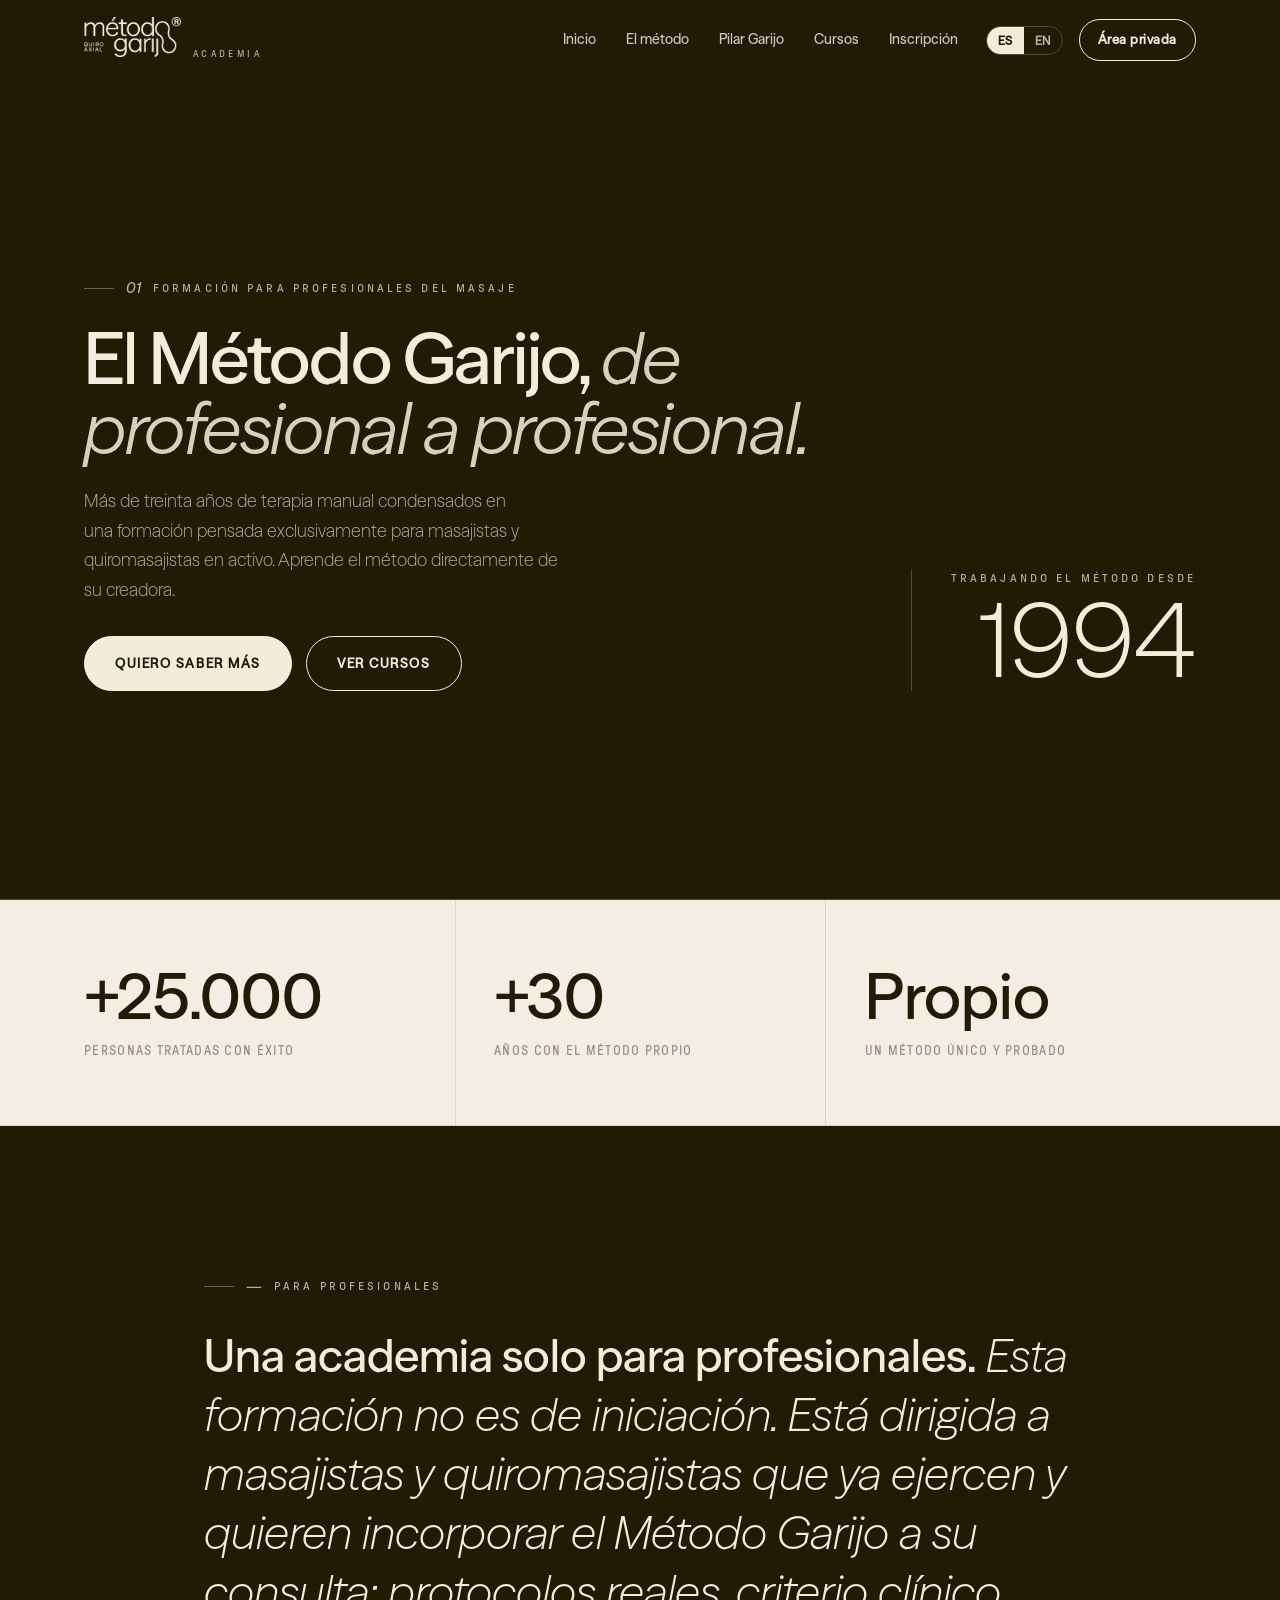
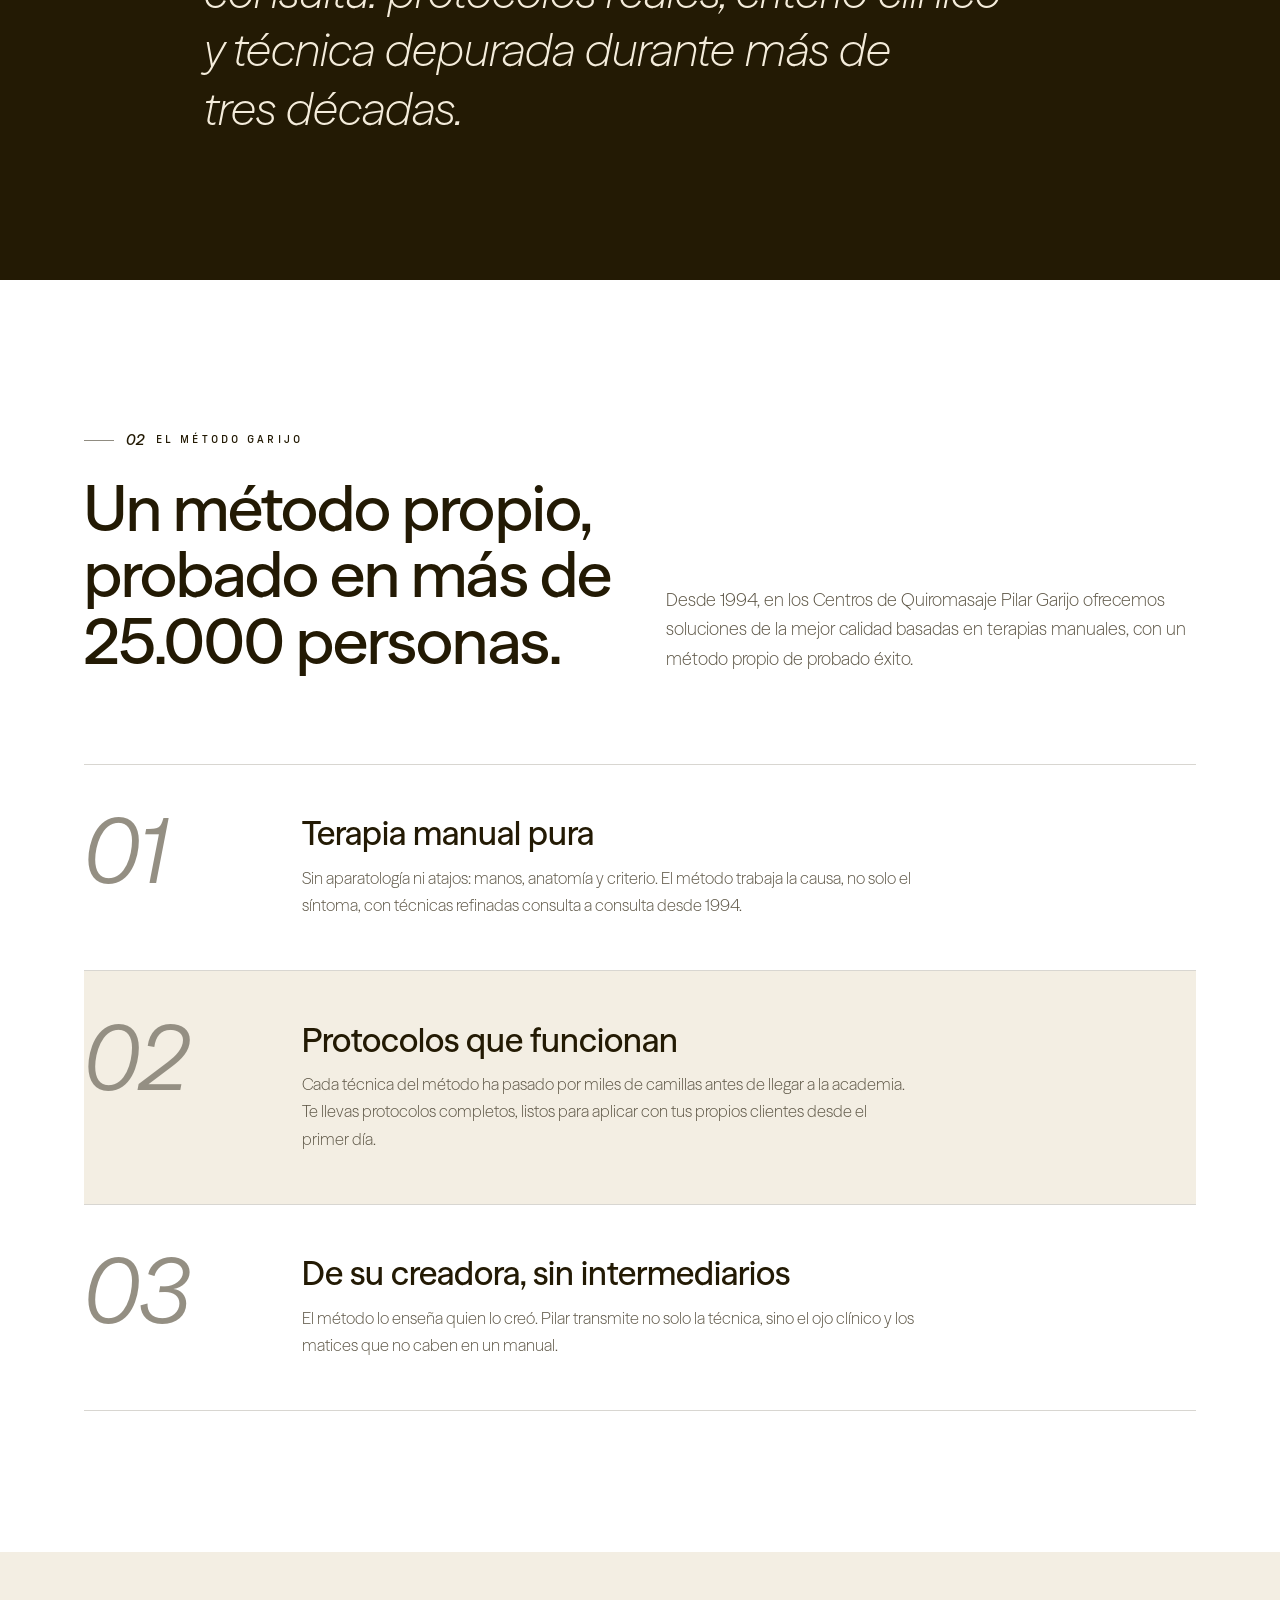
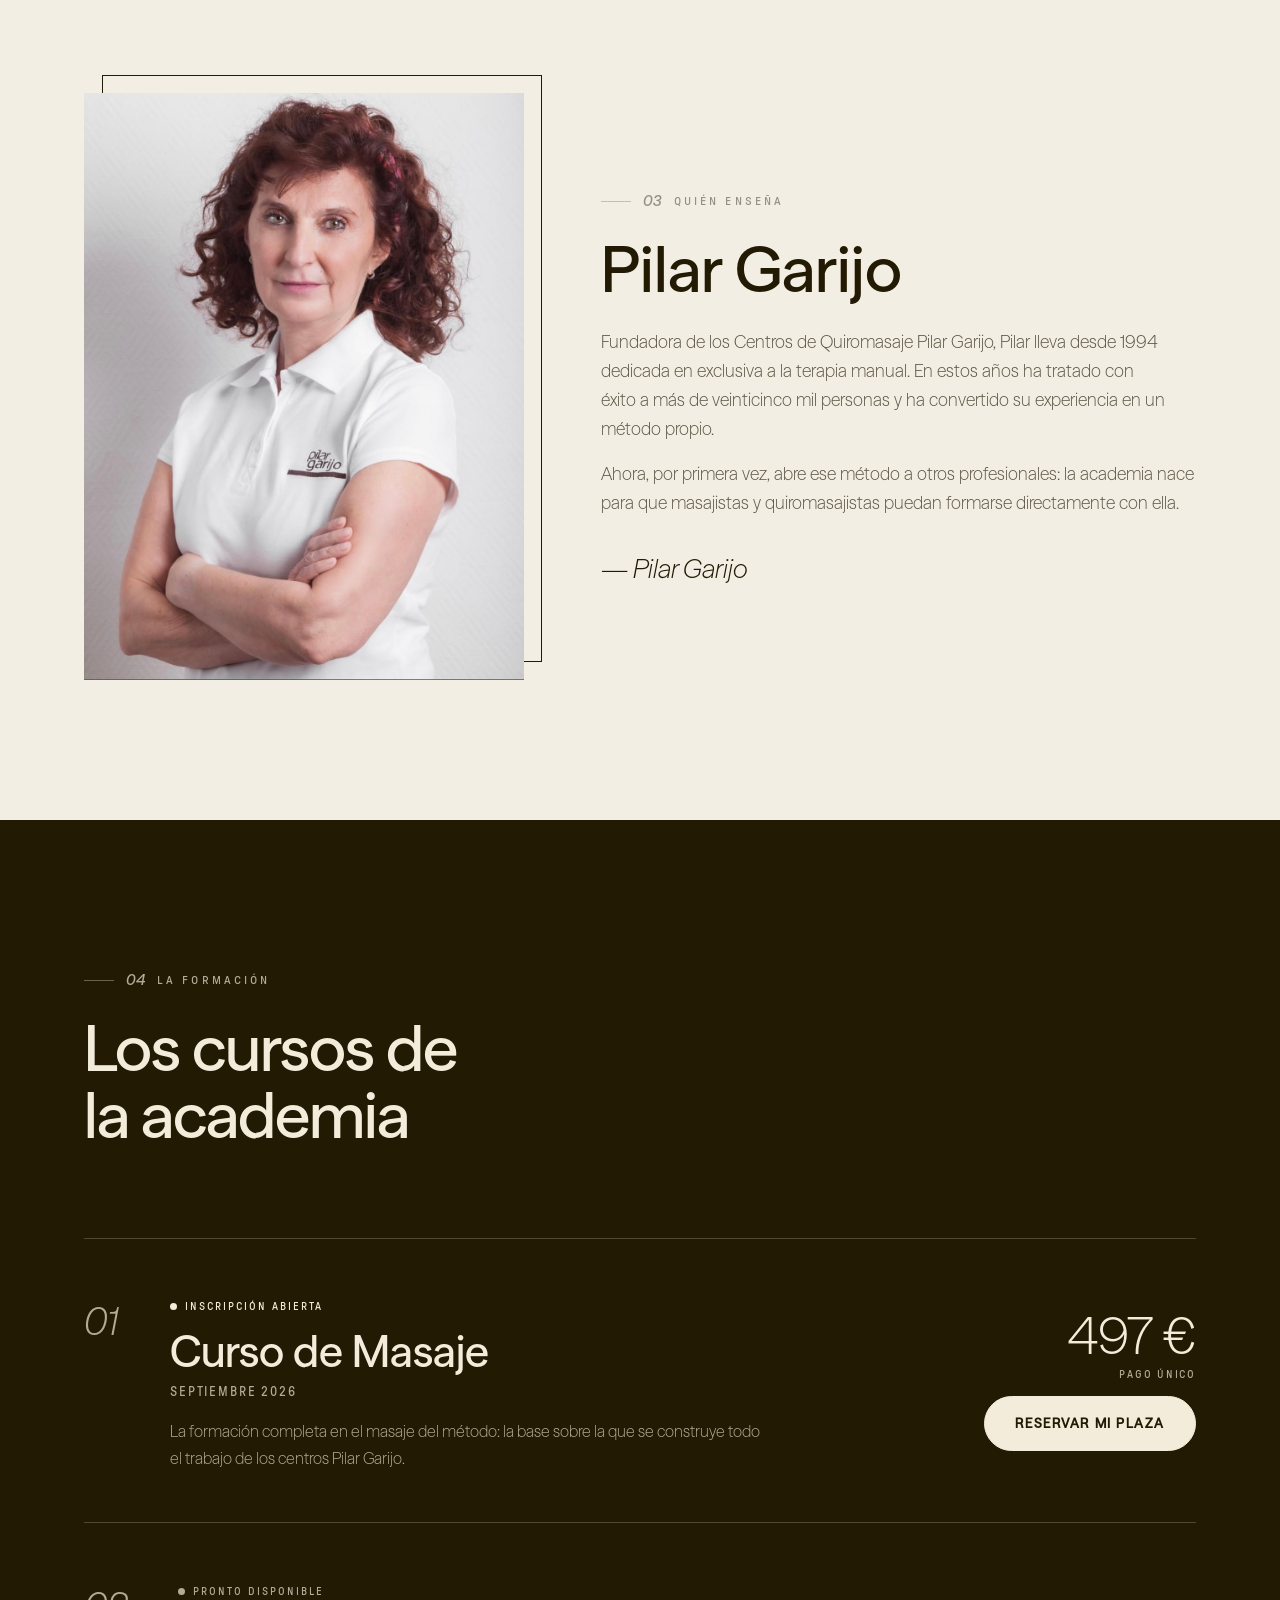
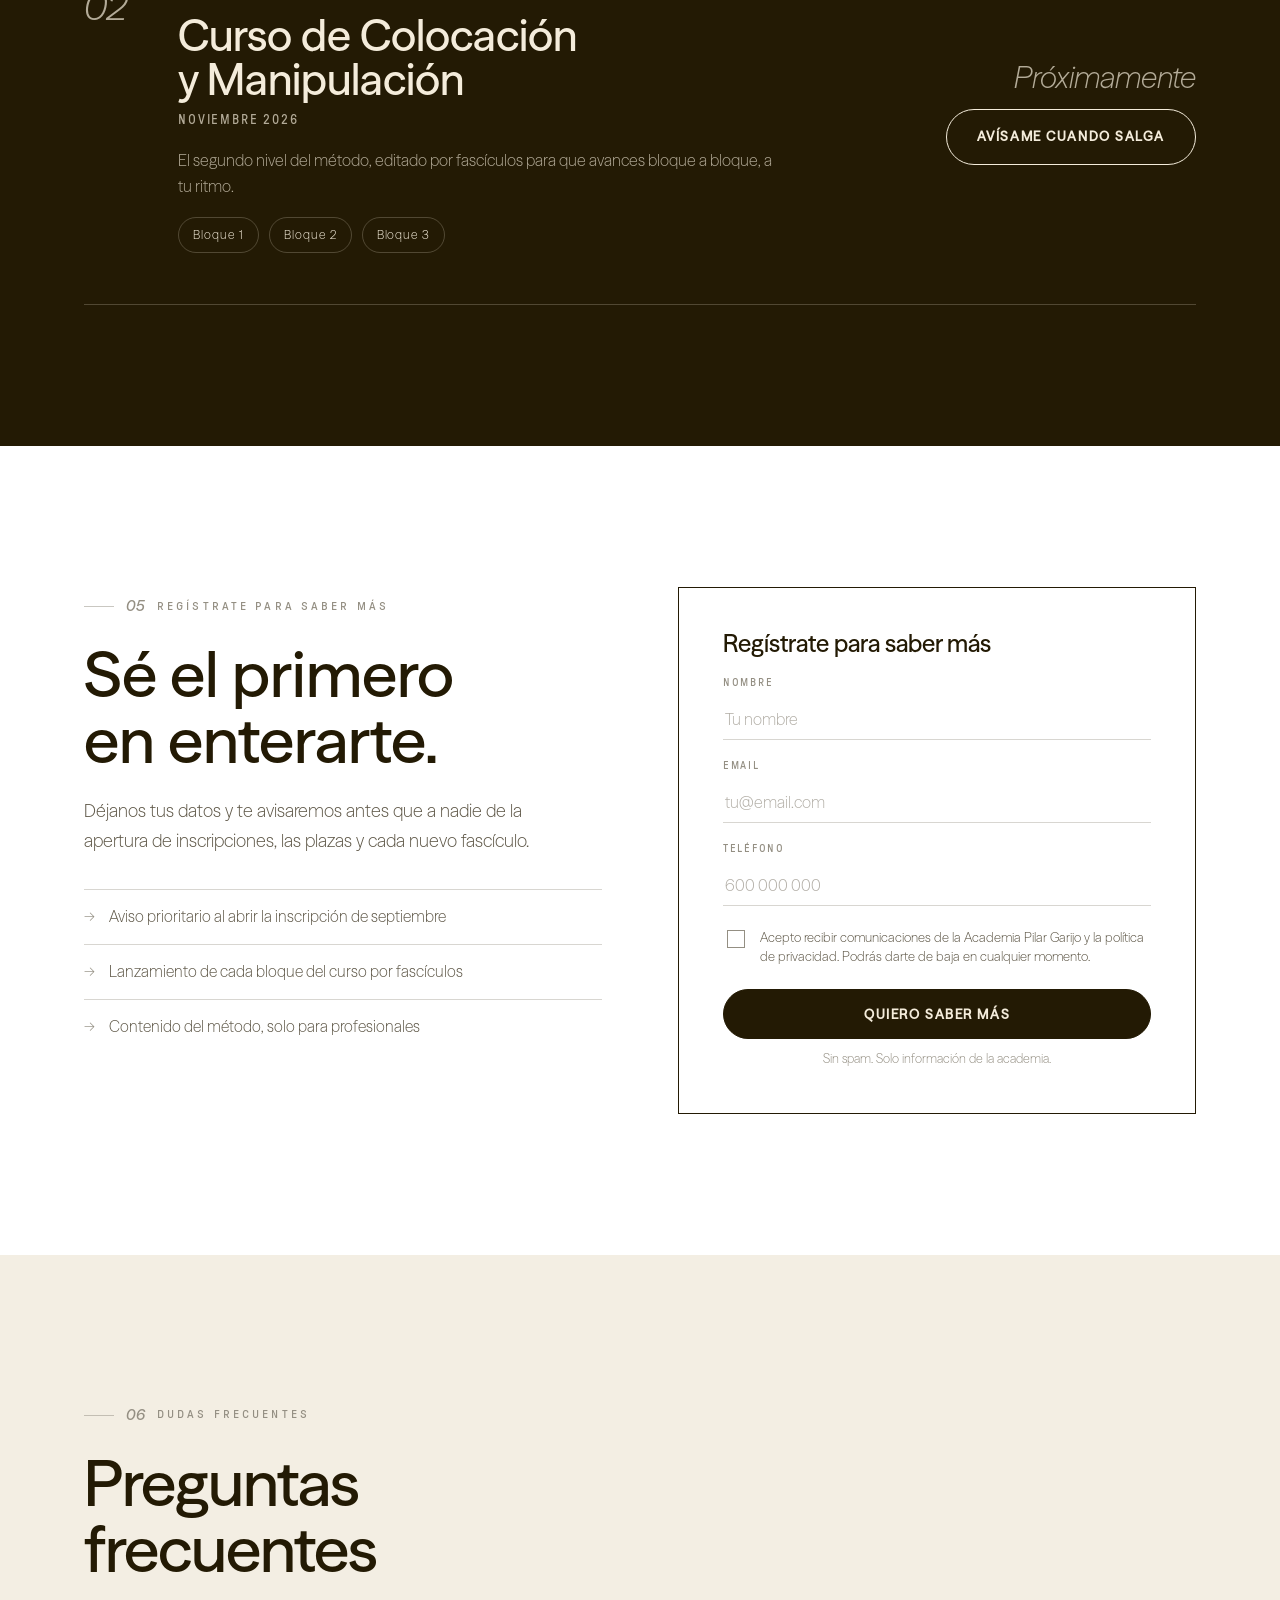
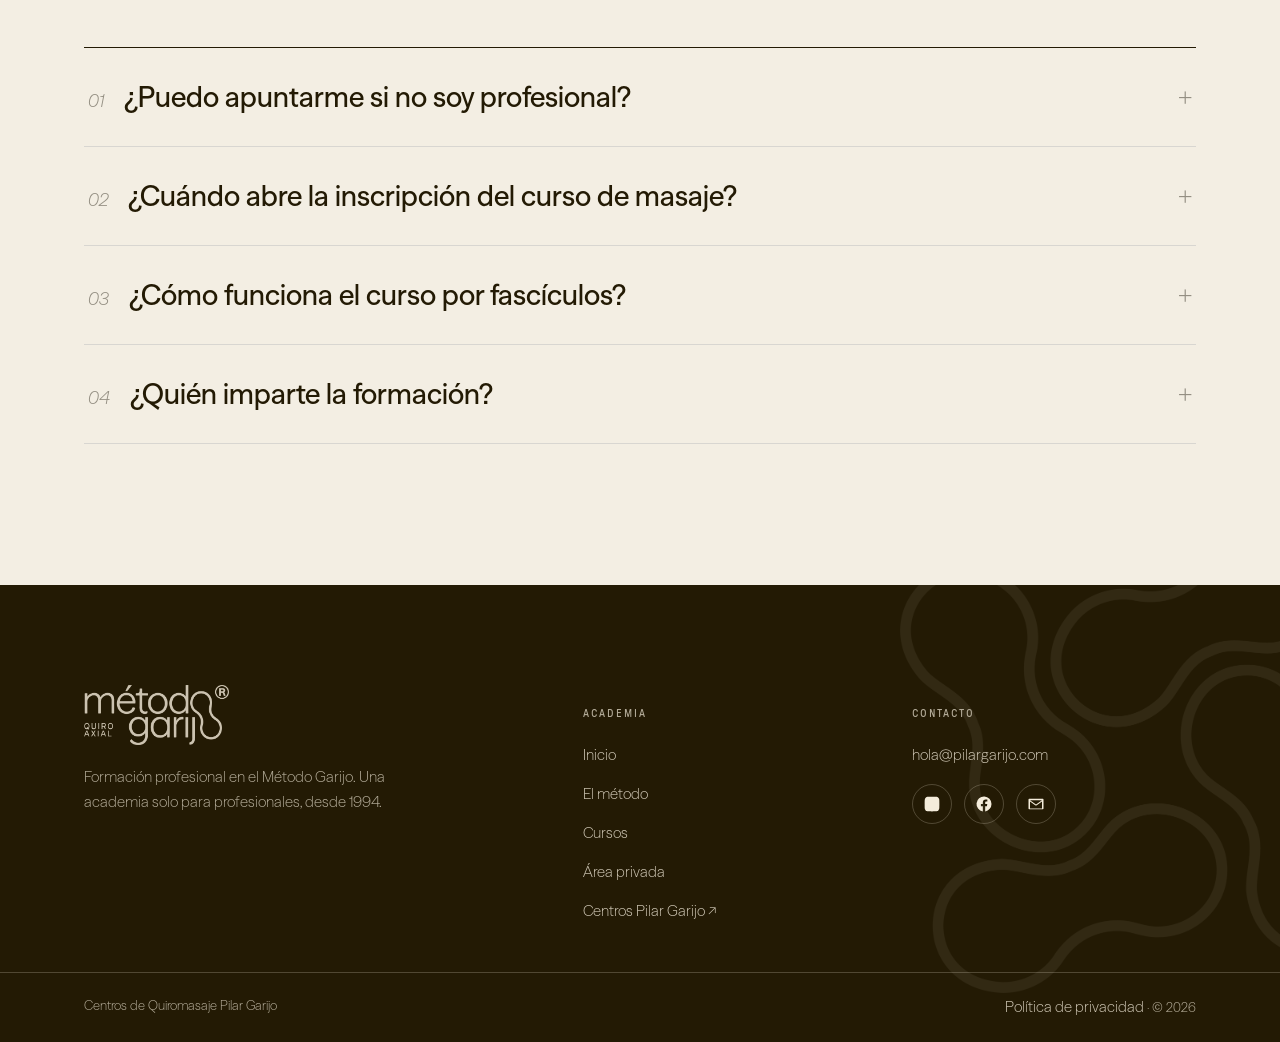
==== commit 8560bf01: "Aplica la nueva identidad de marca y añade la página de inscripción - Tipografía Season Sans + GT Pr" ====
--- a/index.html
+++ b/index.html
@@ -7,14 +7,12 @@
 <meta name="description" content="Academia Pilar Garijo: formación en el Método Garijo para masajistas y quiromasajistas en activo. Curso de Masaje (septiembre) y Curso de Colocación y Manipulación por fascículos.">
 <!--
   Academia Pilar Garijo — landing v2 (editorial "dossier")
-  · Marca: blanco / negro / #231a04 (+ crema). Tipografía: Newsreader + Hanken Grotesk.
+  · Marca: blanco / negro / #231a04 (+ crema). Tipografía: Season Sans + GT Pressura.
   · Mismo contenido que la v1; estructura y diseño completamente distintos.
   · Formulario: pon la URL de tu mailing en data-endpoint del <form id="lead-form">.
   · Fotos: sustituye los <img> de assets/fotos por las definitivas.
 -->
-<link rel="preconnect" href="https://fonts.googleapis.com">
-<link rel="preconnect" href="https://fonts.gstatic.com" crossorigin="anonymous">
-<link href="https://fonts.googleapis.com/css2?family=Newsreader:ital,opsz,wght@0,6..72,400;0,6..72,500;0,6..72,600;1,6..72,400;1,6..72,500&family=Hanken+Grotesk:wght@300;400;500;600;700&display=swap" rel="stylesheet">
+<link rel="stylesheet" href="css/fonts.css">
 <link rel="stylesheet" href="css/academia.css">
 </head>
 <body>
@@ -31,6 +29,7 @@
       <a href="#metodo" data-i18n="El método">El método</a>
       <a href="#pilar" data-i18n="Pilar Garijo">Pilar Garijo</a>
       <a href="#cursos" data-i18n="Cursos">Cursos</a>
+      <a href="inscripcion.html" data-i18n="Inscripción">Inscripción</a>
     </nav>
     <div class="ah-actions">
       <div class="ah-lang" role="group" aria-label="Idioma">
@@ -52,6 +51,7 @@
   <a href="#metodo" data-close-drawer data-i18n="El método">El método</a>
   <a href="#pilar" data-close-drawer data-i18n="Pilar Garijo">Pilar Garijo</a>
   <a href="#cursos" data-close-drawer data-i18n="Cursos">Cursos</a>
+  <a href="inscripcion.html" data-close-drawer data-i18n="Inscripción">Inscripción</a>
   <a href="area-privada.html" data-close-drawer data-i18n="Área privada">Área privada</a>
 </div>
 
@@ -64,7 +64,7 @@
         <h1>El Método Garijo, <em>de profesional a profesional.</em></h1>
         <p class="hero-lede" data-i18n="Más de treinta años de terapia manual condensados en una formación pensada exclusivamente para masajistas y quiromasajistas en activo. Aprende el método directamente de su creadora.">Más de treinta años de terapia manual condensados en una formación pensada exclusivamente para masajistas y quiromasajistas en activo. Aprende el método directamente de su creadora.</p>
         <div class="hero-ctas">
-          <a class="cta cta--fill" href="#registro" data-i18n="Quiero saber más">Quiero saber más</a>
+          <a class="cta cta--fill" href="inscripcion.html" data-i18n="Quiero saber más">Quiero saber más</a>
           <a class="cta cta--line" href="#cursos" data-i18n="Ver cursos">Ver cursos</a>
         </div>
       </div>
@@ -168,7 +168,7 @@
         </div>
         <div class="c-side">
           <div class="c-price">497&nbsp;€<small data-i18n="Pago único">Pago único</small></div>
-          <a class="cta cta--fill" href="#registro" data-i18n="Reservar mi plaza">Reservar mi plaza</a>
+          <a class="cta cta--fill" href="inscripcion.html" data-i18n="Reservar mi plaza">Reservar mi plaza</a>
         </div>
       </article>
 
@@ -187,7 +187,7 @@
         </div>
         <div class="c-side">
           <div class="c-price" data-i18n="Próximamente">Próximamente</div>
-          <a class="cta cta--line" href="#registro" data-i18n="Avísame cuando salga">Avísame cuando salga</a>
+          <a class="cta cta--line" href="inscripcion.html" data-i18n="Avísame cuando salga">Avísame cuando salga</a>
         </div>
       </article>
 
@@ -276,6 +276,7 @@
 
 <!-- ============ FOOTER ============ -->
 <footer class="a-footer">
+  <div class="footer-motif" aria-hidden="true"></div>
   <div class="shell">
     <div class="f-brand">
       <a href="#top" aria-label="Pilar Garijo Academia"><img src="assets/logo-light.png" alt="Pilar Garijo"></a>
@@ -380,6 +381,7 @@
     "El método": "The method",
     "Pilar Garijo": "Pilar Garijo",
     "Cursos": "Courses",
+    "Inscripción": "Enrolment",
     "Área privada": "Private area",
     "Academia": "Academy",
     "Para profesionales": "For professionals",
--- a/css/fonts.css
+++ b/css/fonts.css
@@ -0,0 +1,58 @@
+/* ============================================================
+   Pilar Garijo — tipografía de marca
+   Season Sans: títulos y cuerpo de texto (Light · Regular · Medium + itálicas)
+   GT Pressura: subtítulos / etiquetas en mayúsculas
+   ============================================================ */
+
+@font-face {
+  font-family: "Season Sans";
+  src: url("../assets/fonts/season-sans-light.woff2") format("woff2");
+  font-weight: 300;
+  font-style: normal;
+  font-display: swap;
+}
+@font-face {
+  font-family: "Season Sans";
+  src: url("../assets/fonts/season-sans-light-italic.woff2") format("woff2");
+  font-weight: 300;
+  font-style: italic;
+  font-display: swap;
+}
+@font-face {
+  font-family: "Season Sans";
+  src: url("../assets/fonts/season-sans-regular.woff2") format("woff2");
+  font-weight: 400;
+  font-style: normal;
+  font-display: swap;
+}
+@font-face {
+  font-family: "Season Sans";
+  src: url("../assets/fonts/season-sans-regular-italic.woff2") format("woff2");
+  font-weight: 400;
+  font-style: italic;
+  font-display: swap;
+}
+@font-face {
+  font-family: "Season Sans";
+  src: url("../assets/fonts/season-sans-medium.woff2") format("woff2");
+  font-weight: 500;
+  font-style: normal;
+  font-display: swap;
+}
+@font-face {
+  font-family: "Season Sans";
+  src: url("../assets/fonts/season-sans-medium-italic.woff2") format("woff2");
+  font-weight: 500;
+  font-style: italic;
+  font-display: swap;
+}
+/* Season Sans no incluye un corte "bold": los usos de font-weight 600-800
+   (nav, botones, etiquetas) recurren al negrita sintético del navegador. */
+
+@font-face {
+  font-family: "GT Pressura";
+  src: url("../assets/fonts/gt-pressura-regular.woff2") format("woff2");
+  font-weight: 400 700;
+  font-style: normal;
+  font-display: swap;
+}
--- a/css/academia.css
+++ b/css/academia.css
@@ -1,6 +1,6 @@
 /* ============================================================
    Academia Pilar Garijo — Landing v2 (editorial "dossier")
-   Marca: blanco · negro · #231a04 (+ crema).  Tipografía: Newsreader + Hanken Grotesk.
+   Marca: blanco · negro · #231a04 (+ crema).  Tipografía: Season Sans + GT Pressura.
    Estructura y estética completamente distintas a la web de clínicas.
    ============================================================ */
 
@@ -16,8 +16,9 @@
   --ink-faint:  color-mix(in oklab, var(--ink) 45%, var(--white));
   --cream-soft: color-mix(in oklab, var(--cream) 72%, var(--ink));
 
-  --font-display: "Newsreader", Georgia, serif;
-  --font-body:    "Hanken Grotesk", system-ui, sans-serif;
+  --font-display: "Season Sans", system-ui, sans-serif;
+  --font-body:    "Season Sans", system-ui, sans-serif;
+  --font-label:   "GT Pressura", system-ui, sans-serif;
 
   --maxw: 1240px;
   --gutter: clamp(20px, 5vw, 64px);
@@ -47,7 +48,7 @@
 
 /* índice / etiqueta numerada */
 .tag {
-  font-family: var(--font-body);
+  font-family: var(--font-label);
   font-size: 12px; font-weight: 600; letter-spacing: .26em; text-transform: uppercase;
   display: inline-flex; align-items: center; gap: 12px;
 }
@@ -81,7 +82,7 @@
 .ah-row { display: flex; align-items: center; gap: 28px; height: 80px; }
 .ah-logo { margin-right: auto; display: inline-flex; align-items: baseline; gap: 12px; }
 .ah-logo img { height: 40px; width: auto; }
-.ah-logo .lbl { font-size: 10px; font-weight: 600; letter-spacing: .34em; text-transform: uppercase; color: var(--cream-soft); }
+.ah-logo .lbl { font-family: var(--font-label); font-size: 10px; font-weight: 600; letter-spacing: .34em; text-transform: uppercase; color: var(--cream-soft); }
 .ah-nav { display: flex; gap: 30px; }
 .ah-nav a { font-size: 14px; font-weight: 500; color: var(--cream); opacity: .82; position: relative; padding: 6px 0; transition: opacity .2s; }
 .ah-nav a:hover { opacity: 1; }
@@ -106,7 +107,7 @@
 .hero {
   background: var(--ink); color: var(--cream);
   min-height: 100svh; display: flex; flex-direction: column; justify-content: center;
-  padding-top: 120px; padding-bottom: 56px; position: relative; overflow: hidden;
+  padding-top: 104px; padding-bottom: 44px; position: relative; overflow: hidden;
 }
 .hero::after { /* filete inferior */
   content: ""; position: absolute; left: 0; right: 0; bottom: 0; height: 1px; background: var(--line-dark);
@@ -114,16 +115,16 @@
 .hero .tag { color: var(--cream-soft); }
 .hero-grid { display: grid; grid-template-columns: minmax(0,1fr) auto; gap: clamp(32px,5vw,80px); align-items: end; }
 .hero h1 {
-  font-size: clamp(54px, 10vw, 168px); line-height: .92; letter-spacing: -.02em;
-  margin: 28px 0 0; color: var(--cream);
+  font-size: clamp(38px, 5.6vw, 92px); line-height: .98; letter-spacing: -.02em;
+  margin: 22px 0 0; color: var(--cream);
 }
 .hero h1 em { font-style: italic; font-weight: 400; color: color-mix(in oklab, var(--cream) 88%, var(--ink)); }
-.hero-lede { font-size: clamp(17px, 1.5vw, 21px); max-width: 46ch; margin-top: 32px; color: var(--cream-soft); }
-.hero-ctas { display: flex; flex-wrap: wrap; gap: 14px; margin-top: 40px; }
+.hero-lede { font-size: clamp(16px, 1.4vw, 20px); max-width: 46ch; margin-top: 24px; color: var(--cream-soft); }
+.hero-ctas { display: flex; flex-wrap: wrap; gap: 14px; margin-top: 30px; }
 .hero-aside { /* columna derecha: año grande */
   text-align: right; align-self: end; border-left: 1px solid var(--line-dark); padding-left: clamp(20px,3vw,44px);
 }
-.hero-aside .since { font-size: 12px; letter-spacing: .26em; text-transform: uppercase; color: var(--cream-soft); }
+.hero-aside .since { font-family: var(--font-label); font-size: 12px; letter-spacing: .26em; text-transform: uppercase; color: var(--cream-soft); }
 .hero-aside .year { font-family: var(--font-display); font-size: clamp(60px, 8vw, 132px); line-height: 1; color: var(--cream); }
 @media (max-width: 820px) {
   .hero-grid { grid-template-columns: 1fr; align-items: start; }
@@ -139,7 +140,7 @@
 .figure { padding: clamp(36px,5vw,64px) clamp(16px,3vw,44px); border-left: 1px solid var(--line); }
 .figure:first-child { border-left: none; padding-left: 0; }
 .figure b { display: block; font-family: var(--font-display); font-size: clamp(40px,5vw,68px); font-weight: 500; line-height: 1; }
-.figure span { display: block; margin-top: 12px; font-size: 13px; letter-spacing: .1em; text-transform: uppercase; color: var(--ink-faint); }
+.figure span { display: block; margin-top: 12px; font-family: var(--font-label); font-size: 13px; letter-spacing: .1em; text-transform: uppercase; color: var(--ink-faint); }
 @media (max-width: 680px) { .figures .shell { grid-template-columns: 1fr; } .figure { border-left: none; border-top: 1px solid var(--line); padding-left: 0; } .figure:first-child { border-top: none; } }
 
 /* ============================================================
@@ -202,17 +203,17 @@
 .course:hover { padding-left: 12px; }
 .course .c-index { font-family: var(--font-display); font-style: italic; font-size: clamp(30px,3vw,46px); color: var(--cream-soft); align-self: start; }
 .course .c-main { max-width: 60ch; }
-.course .c-status { display: inline-flex; align-items: center; gap: 8px; font-size: 11px; font-weight: 600; letter-spacing: .18em; text-transform: uppercase; color: var(--cream); margin-bottom: 14px; }
+.course .c-status { display: inline-flex; align-items: center; gap: 8px; font-family: var(--font-label); font-size: 11px; font-weight: 600; letter-spacing: .18em; text-transform: uppercase; color: var(--cream); margin-bottom: 14px; }
 .course .c-status::before { content: ""; width: 7px; height: 7px; border-radius: 50%; background: currentColor; }
 .course--soon .c-status { color: var(--cream-soft); }
 .course h3 { font-size: clamp(28px,3.4vw,46px); color: var(--cream); line-height: 1; }
-.course .c-when { font-size: 13px; letter-spacing: .14em; text-transform: uppercase; color: var(--cream-soft); margin-top: 8px; }
+.course .c-when { font-family: var(--font-label); font-size: 13px; letter-spacing: .14em; text-transform: uppercase; color: var(--cream-soft); margin-top: 8px; }
 .course .c-desc { margin-top: 16px; color: var(--cream-soft); font-size: 16px; }
 .course .c-blocks { display: flex; gap: 10px; margin-top: 18px; flex-wrap: wrap; }
 .course .c-blocks span { border: 1px solid var(--line-dark); padding: 7px 14px; border-radius: 999px; font-size: 12px; letter-spacing: .08em; color: var(--cream); }
 .course .c-side { text-align: right; display: flex; flex-direction: column; align-items: flex-end; gap: 16px; }
 .course .c-price { font-family: var(--font-display); font-size: clamp(34px,4vw,54px); color: var(--cream); line-height: 1; }
-.course .c-price small { display: block; font-family: var(--font-body); font-size: 11px; letter-spacing: .16em; text-transform: uppercase; color: var(--cream-soft); margin-top: 8px; }
+.course .c-price small { display: block; font-family: var(--font-label); font-size: 11px; letter-spacing: .16em; text-transform: uppercase; color: var(--cream-soft); margin-top: 8px; }
 .course--soon .c-price { font-style: italic; font-size: clamp(22px,2.4vw,30px); color: var(--cream-soft); }
 @media (max-width: 880px){
   .course { grid-template-columns: 1fr; gap: 18px; }
@@ -235,7 +236,7 @@
 .lead-form { border: 1px solid var(--ink); padding: clamp(26px,3.4vw,44px); display: flex; flex-direction: column; gap: 18px; background: var(--white); }
 .lead-form h3 { font-size: 24px; }
 .field { display: flex; flex-direction: column; gap: 8px; }
-.field label { font-size: 11px; font-weight: 600; letter-spacing: .16em; text-transform: uppercase; color: var(--ink-faint); }
+.field label { font-family: var(--font-label); font-size: 11px; font-weight: 600; letter-spacing: .16em; text-transform: uppercase; color: var(--ink-faint); }
 .field input { font-family: var(--font-body); font-size: 16px; font-weight: 300; color: var(--ink); background: transparent;
   border: none; border-bottom: 1px solid var(--line); border-radius: 0; padding: 10px 2px; outline: none; transition: border-color .2s; }
 .field input::placeholder { color: color-mix(in oklab, var(--ink) 32%, var(--white)); }
@@ -278,11 +279,19 @@
 /* ============================================================
    Footer — granate
    ============================================================ */
-.a-footer { background: var(--black); color: var(--cream); }
-.a-footer .shell { display: grid; grid-template-columns: 1.6fr 1fr 1fr; gap: 44px; padding: clamp(64px,8vw,100px) var(--gutter) 48px; }
+.a-footer { background: var(--ink); color: var(--cream); position: relative; overflow: hidden; }
+.footer-motif {
+  position: absolute; top: -70px; right: -100px; width: 480px; max-width: 60vw; aspect-ratio: 1 / 1;
+  background: var(--cream); opacity: .07; pointer-events: none;
+  -webkit-mask-image: url("../assets/motivo.png"); mask-image: url("../assets/motivo.png");
+  -webkit-mask-repeat: no-repeat; mask-repeat: no-repeat;
+  -webkit-mask-size: contain; mask-size: contain;
+  -webkit-mask-position: center; mask-position: center;
+}
+.a-footer .shell { position: relative; z-index: 1; display: grid; grid-template-columns: 1.6fr 1fr 1fr; gap: 44px; padding: clamp(64px,8vw,100px) var(--gutter) 48px; }
 .a-footer .f-brand img { height: 60px; }
 .a-footer .f-blurb { margin-top: 20px; color: var(--cream-soft); font-size: 15px; max-width: 34ch; }
-.a-footer h5 { font-size: 11px; font-weight: 600; letter-spacing: .18em; text-transform: uppercase; color: var(--cream-soft); margin-bottom: 18px; }
+.a-footer h5 { font-family: var(--font-label); font-size: 11px; font-weight: 600; letter-spacing: .18em; text-transform: uppercase; color: var(--cream-soft); margin-bottom: 18px; }
 .a-footer ul { list-style: none; margin: 0; padding: 0; display: flex; flex-direction: column; gap: 11px; }
 .a-footer a { color: var(--cream); opacity: .82; font-size: 15px; transition: opacity .2s; }
 .a-footer a:hover { opacity: 1; }
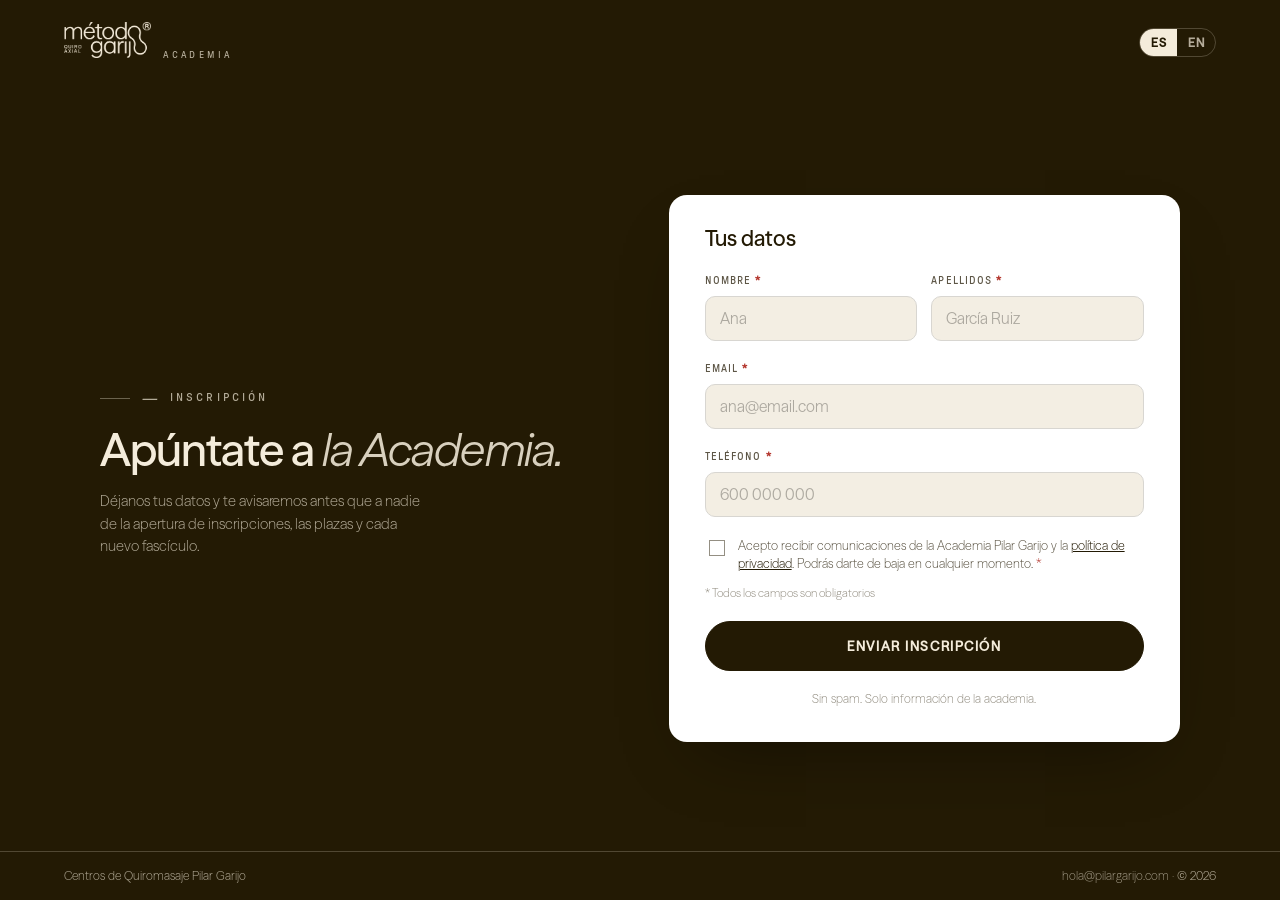
==== commit b449ba10: "Deja solo el formulario de inscripción como landing única - La home completa (con método, cursos, et" ====
--- a/index.html
+++ b/index.html
@@ -3,334 +3,91 @@
 <head>
 <meta charset="UTF-8">
 <meta name="viewport" content="width=device-width, initial-scale=1.0">
-<title>Academia Pilar Garijo — Formación profesional en el Método Garijo</title>
-<meta name="description" content="Academia Pilar Garijo: formación en el Método Garijo para masajistas y quiromasajistas en activo. Curso de Masaje (septiembre) y Curso de Colocación y Manipulación por fascículos.">
+<title>Academia Pilar Garijo — Apúntate</title>
+<meta name="description" content="Apúntate a la Academia Pilar Garijo: déjanos tus datos y te avisaremos antes que a nadie de la apertura de inscripciones.">
 <!--
-  Academia Pilar Garijo — landing v2 (editorial "dossier")
-  · Marca: blanco / negro / #231a04 (+ crema). Tipografía: Season Sans + GT Pressura.
-  · Mismo contenido que la v1; estructura y diseño completamente distintos.
-  · Formulario: pon la URL de tu mailing en data-endpoint del <form id="lead-form">.
-  · Fotos: sustituye los <img> de assets/fotos por las definitivas.
+  Academia Pilar Garijo — landing única de inscripción (sin contenido todavía)
+  · Página temporal: mientras no hay contenido de la academia, esta es la
+    única página visible/enlazada. El resto del sitio (home completa,
+    inscripcion.html, área privada) sigue existiendo en el repo, solo que
+    oculto/sin enlazar, para retomarlo cuando haya contenido.
+  · Formulario de leads → webhook de Make (Data Store "Academia — Leads inscripción").
 -->
 <link rel="stylesheet" href="css/fonts.css">
 <link rel="stylesheet" href="css/academia.css">
+<link rel="stylesheet" href="css/landing-solo.css">
 </head>
-<body>
+<body class="solo">
 
-<!-- ============ HEADER ============ -->
-<header class="ah" id="ah">
-  <div class="shell ah-row">
-    <a class="ah-logo" href="#top">
-      <img src="assets/logo-light.png" alt="Pilar Garijo">
-      <span class="lbl" data-i18n="Academia">Academia</span>
-    </a>
-    <nav class="ah-nav">
-      <a href="#top" data-i18n="Inicio">Inicio</a>
-      <a href="#metodo" data-i18n="El método">El método</a>
-      <a href="#pilar" data-i18n="Pilar Garijo">Pilar Garijo</a>
-      <a href="#cursos" data-i18n="Cursos">Cursos</a>
-      <a href="inscripcion.html" data-i18n="Inscripción">Inscripción</a>
-    </nav>
-    <div class="ah-actions">
-      <div class="ah-lang" role="group" aria-label="Idioma">
-        <button type="button" data-lang="es" class="on">ES</button>
-        <button type="button" data-lang="en">EN</button>
-      </div>
-      <a class="ah-priv" href="area-privada.html" data-i18n="Área privada">Área privada</a>
-      <button class="ah-burger" type="button" aria-label="Menú" data-open-drawer>
-        <svg viewBox="0 0 24 24" fill="none" stroke-width="2" stroke-linecap="round"><path d="M3 6h18M3 12h18M3 18h18"/></svg>
-      </button>
-    </div>
+<header class="solo-header">
+  <a class="ah-logo" href="index.html" aria-label="Pilar Garijo Academia">
+    <img src="assets/logo-light.png" alt="Pilar Garijo">
+    <span class="lbl" data-i18n="Academia">Academia</span>
+  </a>
+  <div class="ah-lang" role="group" aria-label="Idioma">
+    <button type="button" data-lang="es" class="on">ES</button>
+    <button type="button" data-lang="en">EN</button>
   </div>
 </header>
 
-<!-- mobile drawer -->
-<div class="a-drawer" id="drawer">
-  <button class="d-close" type="button" aria-label="Cerrar" data-close-drawer><svg viewBox="0 0 24 24" fill="none" stroke-width="2" stroke-linecap="round"><path d="M6 6l12 12M18 6L6 18"/></svg></button>
-  <a href="#top" data-close-drawer data-i18n="Inicio">Inicio</a>
-  <a href="#metodo" data-close-drawer data-i18n="El método">El método</a>
-  <a href="#pilar" data-close-drawer data-i18n="Pilar Garijo">Pilar Garijo</a>
-  <a href="#cursos" data-close-drawer data-i18n="Cursos">Cursos</a>
-  <a href="inscripcion.html" data-close-drawer data-i18n="Inscripción">Inscripción</a>
-  <a href="area-privada.html" data-close-drawer data-i18n="Área privada">Área privada</a>
-</div>
-
-<!-- ============ HERO ============ -->
-<section class="hero on-dark" id="top">
-  <div class="shell">
-    <div class="hero-grid">
-      <div>
-        <span class="tag"><span class="n">01</span> <span data-i18n="Formación para profesionales del masaje">Formación para profesionales del masaje</span></span>
-        <h1>El Método Garijo, <em>de profesional a profesional.</em></h1>
-        <p class="hero-lede" data-i18n="Más de treinta años de terapia manual condensados en una formación pensada exclusivamente para masajistas y quiromasajistas en activo. Aprende el método directamente de su creadora.">Más de treinta años de terapia manual condensados en una formación pensada exclusivamente para masajistas y quiromasajistas en activo. Aprende el método directamente de su creadora.</p>
-        <div class="hero-ctas">
-          <a class="cta cta--fill" href="inscripcion.html" data-i18n="Quiero saber más">Quiero saber más</a>
-          <a class="cta cta--line" href="#cursos" data-i18n="Ver cursos">Ver cursos</a>
-        </div>
-      </div>
-      <div class="hero-aside">
-        <div class="since" data-i18n="Trabajando el método desde">Trabajando el método desde</div>
-        <div class="year">1994</div>
-      </div>
+<main class="solo-main">
+  <div class="solo-shell">
+    <div class="solo-intro">
+      <span class="tag"><span class="n">—</span> <span data-i18n="Inscripción">Inscripción</span></span>
+      <h1>Apúntate a <em>la Academia.</em></h1>
+      <p data-i18n="Déjanos tus datos y te avisaremos antes que a nadie de la apertura de inscripciones, las plazas y cada nuevo fascículo.">Déjanos tus datos y te avisaremos antes que a nadie de la apertura de inscripciones, las plazas y cada nuevo fascículo.</p>
     </div>
-  </div>
-</section>
-
-<!-- ============ CIFRAS ============ -->
-<section class="figures">
-  <div class="shell">
-    <div class="figure reveal"><b>+25.000</b><span data-i18n="Personas tratadas con éxito">Personas tratadas con éxito</span></div>
-    <div class="figure reveal"><b>+30</b><span data-i18n="Trabajando el método desde">años con el método propio</span></div>
-    <div class="figure reveal"><b data-i18n="Propio">Propio</b><span data-i18n="Un método único y probado">Un método único y probado</span></div>
-  </div>
-</section>
-
-<!-- ============ MANIFIESTO ============ -->
-<section class="manifesto on-dark">
-  <div class="shell">
-    <span class="tag"><span class="n">—</span> <span data-i18n="Para profesionales">Para profesionales</span></span>
-    <p><b data-i18n="Una academia solo para profesionales.">Una academia solo para profesionales.</b> <span data-i18n="Esta formación no es de iniciación. Está dirigida a masajistas y quiromasajistas que ya ejercen y quieren incorporar el Método Garijo a su consulta: protocolos reales, criterio clínico y técnica depurada durante más de tres décadas.">Esta formación no es de iniciación. Está dirigida a masajistas y quiromasajistas que ya ejercen y quieren incorporar el Método Garijo a su consulta: protocolos reales, criterio clínico y técnica depurada durante más de tres décadas.</span></p>
-  </div>
-</section>
-
-<!-- ============ EL MÉTODO ============ -->
-<section class="method" id="metodo">
-  <div class="shell">
-    <div class="section-intro reveal">
-      <div>
-        <span class="tag"><span class="n">02</span> <span data-i18n="El Método Garijo">El Método Garijo</span></span>
-        <h2 style="margin-top:22px;" data-i18n="Un método propio, probado en más de 25.000 personas.">Un método propio, probado en más de 25.000 personas.</h2>
-      </div>
-      <p class="lead" data-i18n="Desde 1994, en los Centros de Quiromasaje Pilar Garijo ofrecemos soluciones de la mejor calidad basadas en terapias manuales, con un método propio de probado éxito.">Desde 1994, en los Centros de Quiromasaje Pilar Garijo ofrecemos soluciones de la mejor calidad basadas en terapias manuales, con un método propio de probado éxito.</p>
-    </div>
-    <div class="steps">
-      <article class="step reveal">
-        <div class="num">01</div>
-        <div class="step-in">
-          <h3 data-i18n="Terapia manual pura">Terapia manual pura</h3>
-          <p data-i18n="Sin aparatología ni atajos: manos, anatomía y criterio. El método trabaja la causa, no solo el síntoma, con técnicas refinadas consulta a consulta desde 1994.">Sin aparatología ni atajos: manos, anatomía y criterio. El método trabaja la causa, no solo el síntoma, con técnicas refinadas consulta a consulta desde 1994.</p>
-        </div>
-      </article>
-      <article class="step reveal">
-        <div class="num">02</div>
-        <div class="step-in">
-          <h3 data-i18n="Protocolos que funcionan">Protocolos que funcionan</h3>
-          <p data-i18n="Cada técnica del método ha pasado por miles de camillas antes de llegar a la academia. Te llevas protocolos completos, listos para aplicar con tus propios clientes desde el primer día.">Cada técnica del método ha pasado por miles de camillas antes de llegar a la academia. Te llevas protocolos completos, listos para aplicar con tus propios clientes desde el primer día.</p>
-        </div>
-      </article>
-      <article class="step reveal">
-        <div class="num">03</div>
-        <div class="step-in">
-          <h3 data-i18n="De su creadora, sin intermediarios">De su creadora, sin intermediarios</h3>
-          <p data-i18n="El método lo enseña quien lo creó. Pilar transmite no solo la técnica, sino el ojo clínico y los matices que no caben en un manual.">El método lo enseña quien lo creó. Pilar transmite no solo la técnica, sino el ojo clínico y los matices que no caben en un manual.</p>
-        </div>
-      </article>
-    </div>
-  </div>
-</section>
-
-<!-- ============ PILAR ============ -->
-<section class="pilar" id="pilar">
-  <div class="shell">
-    <figure class="pilar-figure reveal" style="margin:0;">
-      <img src="assets/fotos/pilar-retrato.jpg" alt="Retrato de Pilar Garijo">
-    </figure>
-    <div class="reveal">
-      <span class="tag"><span class="n">03</span> <span data-i18n="Quién enseña">Quién enseña</span></span>
-      <h2 data-i18n="Pilar Garijo">Pilar Garijo</h2>
-      <div class="bio">
-        <p data-i18n="Fundadora de los Centros de Quiromasaje Pilar Garijo, Pilar lleva desde 1994 dedicada en exclusiva a la terapia manual. En estos años ha tratado con éxito a más de veinticinco mil personas y ha convertido su experiencia en un método propio.">Fundadora de los Centros de Quiromasaje Pilar Garijo, Pilar lleva desde 1994 dedicada en exclusiva a la terapia manual. En estos años ha tratado con éxito a más de veinticinco mil personas y ha convertido su experiencia en un método propio.</p>
-        <p data-i18n="Ahora, por primera vez, abre ese método a otros profesionales: la academia nace para que masajistas y quiromasajistas puedan formarse directamente con ella.">Ahora, por primera vez, abre ese método a otros profesionales: la academia nace para que masajistas y quiromasajistas puedan formarse directamente con ella.</p>
-      </div>
-      <p class="sign" data-i18n="— Pilar Garijo">— Pilar Garijo</p>
-    </div>
-  </div>
-</section>
-
-<!-- ============ CURSOS ============ -->
-<section class="courses on-dark" id="cursos">
-  <div class="shell">
-    <div class="section-intro reveal">
-      <div>
-        <span class="tag"><span class="n">04</span> <span data-i18n="La formación">La formación</span></span>
-        <h2 style="margin-top:22px;" data-i18n="Los cursos de la academia">Los cursos de la academia</h2>
-      </div>
-    </div>
-    <div class="course-list">
-
-      <article class="course reveal">
-        <div class="c-index">01</div>
-        <div class="c-main">
-          <span class="c-status"><span data-i18n="Inscripción abierta">Inscripción abierta</span></span>
-          <h3 data-i18n="Curso de Masaje">Curso de Masaje</h3>
-          <div class="c-when" data-i18n="Septiembre 2026">Septiembre 2026</div>
-          <p class="c-desc" data-i18n="La formación completa en el masaje del método: la base sobre la que se construye todo el trabajo de los centros Pilar Garijo.">La formación completa en el masaje del método: la base sobre la que se construye todo el trabajo de los centros Pilar Garijo.</p>
-        </div>
-        <div class="c-side">
-          <div class="c-price">497&nbsp;€<small data-i18n="Pago único">Pago único</small></div>
-          <a class="cta cta--fill" href="inscripcion.html" data-i18n="Reservar mi plaza">Reservar mi plaza</a>
-        </div>
-      </article>
-
-      <article class="course course--soon reveal">
-        <div class="c-index">02</div>
-        <div class="c-main">
-          <span class="c-status"><span data-i18n="Pronto disponible">Pronto disponible</span></span>
-          <h3 data-i18n="Curso de Colocación">Curso de Colocación y Manipulación</h3>
-          <div class="c-when" data-i18n="Noviembre 2026">Noviembre 2026</div>
-          <p class="c-desc" data-i18n="El segundo nivel del método, editado por fascículos para que avances bloque a bloque, a tu ritmo.">El segundo nivel del método, editado por fascículos para que avances bloque a bloque, a tu ritmo.</p>
-          <div class="c-blocks">
-            <span data-i18n="Bloque 1">Bloque 1</span>
-            <span data-i18n="Bloque 2">Bloque 2</span>
-            <span data-i18n="Bloque 3">Bloque 3</span>
+    <div class="solo-card" id="lead-form-card">
+      <form id="lead-form" data-endpoint="https://hook.eu2.make.com/jdwg7oiio9jqqylhlyr92ancybvf5mao" novalidate>
+        <h2 data-i18n="Tus datos">Tus datos</h2>
+        <div class="field-row">
+          <div class="field">
+            <label for="f-nombre" data-i18n="Nombre">Nombre <span class="req">*</span></label>
+            <input id="f-nombre" name="nombre" type="text" autocomplete="given-name" placeholder="Ana" required>
+            <span class="error" data-i18n="Escribe tu nombre">Escribe tu nombre</span>
+          </div>
+          <div class="field">
+            <label for="f-apellidos" data-i18n="Apellidos">Apellidos <span class="req">*</span></label>
+            <input id="f-apellidos" name="apellidos" type="text" autocomplete="family-name" placeholder="García Ruiz" required>
+            <span class="error" data-i18n="Escribe tus apellidos">Escribe tus apellidos</span>
           </div>
         </div>
-        <div class="c-side">
-          <div class="c-price" data-i18n="Próximamente">Próximamente</div>
-          <a class="cta cta--line" href="inscripcion.html" data-i18n="Avísame cuando salga">Avísame cuando salga</a>
-        </div>
-      </article>
-
-    </div>
-  </div>
-</section>
-
-<!-- ============ REGISTRO ============ -->
-<section class="register" id="registro">
-  <div class="shell">
-    <div class="reveal">
-      <span class="tag"><span class="n">05</span> <span data-i18n="Regístrate para saber más">Regístrate para saber más</span></span>
-      <h2 data-i18n="Sé el primero en enterarte.">Sé el primero en enterarte.</h2>
-      <p class="sub" data-i18n="Déjanos tus datos y te avisaremos antes que a nadie de la apertura de inscripciones, las plazas y cada nuevo fascículo.">Déjanos tus datos y te avisaremos antes que a nadie de la apertura de inscripciones, las plazas y cada nuevo fascículo.</p>
-      <ul class="reg-points">
-        <li data-i18n="Aviso prioritario al abrir la inscripción de septiembre">Aviso prioritario al abrir la inscripción de septiembre</li>
-        <li data-i18n="Lanzamiento de cada bloque del curso por fascículos">Lanzamiento de cada bloque del curso por fascículos</li>
-        <li data-i18n="Contenido del método, solo para profesionales">Contenido del método, solo para profesionales</li>
-      </ul>
-    </div>
-    <div class="lead-form reveal" id="lead-form-card">
-      <form id="lead-form" data-endpoint="" novalidate>
-        <h3 style="margin-bottom:6px;" data-i18n="Regístrate para saber más">Regístrate para saber más</h3>
-        <div class="field" style="margin-top:16px;">
-          <label for="f-nombre" data-i18n="Nombre">Nombre</label>
-          <input id="f-nombre" name="nombre" type="text" autocomplete="name" placeholder="Tu nombre">
-          <span class="error" data-i18n="Escribe tu nombre">Escribe tu nombre</span>
-        </div>
-        <div class="field" style="margin-top:16px;">
-          <label for="f-email" data-i18n="Email">Email</label>
-          <input id="f-email" name="email" type="email" autocomplete="email" placeholder="tu@email.com">
+        <div class="field">
+          <label for="f-email" data-i18n="Email">Email <span class="req">*</span></label>
+          <input id="f-email" name="email" type="email" autocomplete="email" placeholder="ana@email.com" required>
           <span class="error" data-i18n="Revisa el email">Revisa el email</span>
         </div>
-        <div class="field" style="margin-top:16px;">
-          <label for="f-telefono" data-i18n="Teléfono">Teléfono</label>
-          <input id="f-telefono" name="telefono" type="tel" autocomplete="tel" placeholder="600 000 000">
+        <div class="field">
+          <label for="f-telefono" data-i18n="Teléfono">Teléfono <span class="req">*</span></label>
+          <input id="f-telefono" name="telefono" type="tel" autocomplete="tel" placeholder="600 000 000" required>
           <span class="error" data-i18n="Revisa el teléfono">Revisa el teléfono</span>
         </div>
-        <label class="consent" id="consent-row" style="margin-top:22px;">
-          <input type="checkbox" id="f-consent" name="consentimiento">
-          <span><span data-i18n="Acepto recibir comunicaciones de la Academia Pilar Garijo y la">Acepto recibir comunicaciones de la Academia Pilar Garijo y la</span> <a href="#politica" data-i18n="política de privacidad">política de privacidad</a><span data-i18n=". Podrás darte de baja en cualquier momento.">. Podrás darte de baja en cualquier momento.</span></span>
+        <label class="consent" id="consent-row">
+          <input type="checkbox" id="f-consent" name="consentimiento" required>
+          <span><span data-i18n="Acepto recibir comunicaciones de la Academia Pilar Garijo y la">Acepto recibir comunicaciones de la Academia Pilar Garijo y la</span> <a href="index-completo.html#politica" data-i18n="política de privacidad">política de privacidad</a><span data-i18n=". Podrás darte de baja en cualquier momento.">. Podrás darte de baja en cualquier momento.</span> <span class="req">*</span></span>
         </label>
-        <button class="cta cta--fill" type="submit" style="margin-top:22px;" data-i18n="Quiero saber más">Quiero saber más</button>
-        <p class="form-note" style="margin-top:10px;" data-i18n="Sin spam. Solo información de la academia.">Sin spam. Solo información de la academia.</p>
+        <p class="req-note" data-i18n="* Todos los campos son obligatorios">* Todos los campos son obligatorios</p>
+        <button class="cta cta--fill" type="submit" data-i18n="Enviar inscripción">Enviar inscripción</button>
+        <p class="form-note" data-i18n="Sin spam. Solo información de la academia.">Sin spam. Solo información de la academia.</p>
       </form>
       <div class="form-success">
         <div class="seal">
-          <svg width="32" height="32" viewBox="0 0 34 34" fill="none" aria-hidden="true"><path d="M8 18 L14.5 24.5 L26 11" stroke="currentColor" stroke-width="1.6" fill="none" stroke-linecap="round" stroke-linejoin="round"></path></svg>
+          <svg width="26" height="26" viewBox="0 0 34 34" fill="none" aria-hidden="true"><path d="M8 18 L14.5 24.5 L26 11" stroke="currentColor" stroke-width="1.6" fill="none" stroke-linecap="round" stroke-linejoin="round"></path></svg>
         </div>
-        <h3 data-i18n="Ya estás dentro.">Ya estás dentro.</h3>
+        <h2 data-i18n="Ya estás dentro.">Ya estás dentro.</h2>
         <p data-i18n="Te avisaremos antes que a nadie cuando abramos la inscripción de septiembre.">Te avisaremos antes que a nadie cuando abramos la inscripción de septiembre.</p>
       </div>
     </div>
   </div>
-</section>
+</main>
 
-<!-- ============ FAQ ============ -->
-<section class="faq" id="faq">
-  <div class="shell">
-    <div class="section-intro reveal">
-      <div>
-        <span class="tag"><span class="n">06</span> <span data-i18n="Dudas frecuentes">Dudas frecuentes</span></span>
-        <h2 style="margin-top:22px;" data-i18n="Preguntas frecuentes">Preguntas frecuentes</h2>
-      </div>
-    </div>
-    <div class="faq-list reveal">
-      <details class="faq-item">
-        <summary><span class="q-n">01</span><span class="q-t" data-i18n="¿Puedo apuntarme si no soy profesional?">¿Puedo apuntarme si no soy profesional?</span></summary>
-        <p class="a" data-i18n="No. La academia está pensada exclusivamente para masajistas y quiromasajistas en activo. Los contenidos dan por hecho que ya dominas la base de la profesión.">No. La academia está pensada exclusivamente para masajistas y quiromasajistas en activo. Los contenidos dan por hecho que ya dominas la base de la profesión.</p>
-      </details>
-      <details class="faq-item">
-        <summary><span class="q-n">02</span><span class="q-t" data-i18n="¿Cuándo abre la inscripción del curso de masaje?">¿Cuándo abre la inscripción del curso de masaje?</span></summary>
-        <p class="a" data-i18n="En septiembre de 2026. Las plazas se anunciarán primero a las personas registradas en la lista — déjanos tus datos y te avisaremos antes que a nadie.">En septiembre de 2026. Las plazas se anunciarán primero a las personas registradas en la lista — déjanos tus datos y te avisaremos antes que a nadie.</p>
-      </details>
-      <details class="faq-item">
-        <summary><span class="q-n">03</span><span class="q-t" data-i18n="¿Cómo funciona el curso por fascículos?">¿Cómo funciona el curso por fascículos?</span></summary>
-        <p class="a" data-i18n="El Curso de Colocación y Manipulación se publicará por bloques a partir de noviembre de 2026: Bloque 1, Bloque 2 y Bloque 3. Iremos anunciando el contenido y las fechas de cada uno.">El Curso de Colocación y Manipulación se publicará por bloques a partir de noviembre de 2026: Bloque 1, Bloque 2 y Bloque 3. Iremos anunciando el contenido y las fechas de cada uno.</p>
-      </details>
-      <details class="faq-item">
-        <summary><span class="q-n">04</span><span class="q-t" data-i18n="¿Quién imparte la formación?">¿Quién imparte la formación?</span></summary>
-        <p class="a" data-i18n="Pilar Garijo, creadora del método y fundadora de los Centros de Quiromasaje Pilar Garijo, en activo desde 1994.">Pilar Garijo, creadora del método y fundadora de los Centros de Quiromasaje Pilar Garijo, en activo desde 1994.</p>
-      </details>
-    </div>
-  </div>
-</section>
-
-<!-- ============ FOOTER ============ -->
-<footer class="a-footer">
-  <div class="footer-motif" aria-hidden="true"></div>
-  <div class="shell">
-    <div class="f-brand">
-      <a href="#top" aria-label="Pilar Garijo Academia"><img src="assets/logo-light.png" alt="Pilar Garijo"></a>
-      <p class="f-blurb" data-i18n="Formación profesional en el Método Garijo. Una academia solo para profesionales, desde 1994.">Formación profesional en el Método Garijo. Una academia solo para profesionales, desde 1994.</p>
-    </div>
-    <div>
-      <h5 data-i18n="Academia">Academia</h5>
-      <ul>
-        <li><a href="#top" data-i18n="Inicio">Inicio</a></li>
-        <li><a href="#metodo" data-i18n="El método">El método</a></li>
-        <li><a href="#cursos" data-i18n="Cursos">Cursos</a></li>
-        <li><a href="area-privada.html" data-i18n="Área privada">Área privada</a></li>
-        <li><a href="https://gonzaloparaiso.github.io/centros-pilar-garijo/" target="_blank" rel="noopener">Centros Pilar Garijo ↗</a></li>
-      </ul>
-    </div>
-    <div>
-      <h5 data-i18n="Contacto">Contacto</h5>
-      <ul>
-        <li><a href="mailto:hola@pilargarijo.com">hola@pilargarijo.com</a></li>
-      </ul>
-      <div class="f-social">
-        <a href="https://www.instagram.com/centrospilargarijo.quiromasaje" target="_blank" rel="noopener" aria-label="Instagram"><svg viewBox="0 0 24 24"><path d="M12 2.2c3.2 0 3.6 0 4.85.07 1.17.05 1.8.25 2.23.41.56.22.96.48 1.38.9.42.42.68.82.9 1.38.16.42.36 1.06.41 2.23.06 1.27.07 1.65.07 4.85s0 3.58-.07 4.85c-.05 1.17-.25 1.8-.41 2.23-.22.56-.48.96-.9 1.38-.42.42-.82.68-1.38.9-.42.16-1.06.36-2.23.41-1.27.06-1.65.07-4.85.07s-3.58 0-4.85-.07c-1.17-.05-1.8-.25-2.23-.41a3.7 3.7 0 0 1-1.38-.9 3.7 3.7 0 0 1-.9-1.38c-.16-.42-.36-1.06-.41-2.23C2.21 15.58 2.2 15.2 2.2 12s0-3.58.07-4.85c.05-1.17.25-1.8.41-2.23.22-.56.48-.96.9-1.38.42-.42.82-.68 1.38-.9.42-.16 1.06-.36 2.23-.41C8.42 2.21 8.8 2.2 12 2.2z"/></svg></a>
-        <a href="https://www.facebook.com/centroquiromasajepilargarijo/" target="_blank" rel="noopener" aria-label="Facebook"><svg viewBox="0 0 24 24"><path d="M22 12a10 10 0 1 0-11.56 9.88v-6.99H7.9V12h2.54V9.8c0-2.5 1.49-3.89 3.78-3.89 1.09 0 2.24.2 2.24.2v2.46h-1.26c-1.24 0-1.63.77-1.63 1.56V12h2.78l-.44 2.89h-2.34v6.99A10 10 0 0 0 22 12z"/></svg></a>
-        <a href="mailto:hola@pilargarijo.com" aria-label="Email"><svg viewBox="0 0 24 24"><path d="M3 5h18a1 1 0 0 1 1 1v12a1 1 0 0 1-1 1H3a1 1 0 0 1-1-1V6a1 1 0 0 1 1-1zm9 7.5L20 7H4l8 5.5zM4 8.8V18h16V8.8l-7.4 5.1a1 1 0 0 1-1.2 0L4 8.8z"/></svg></a>
-      </div>
-    </div>
-  </div>
-  <div class="f-bottom">
-    <div class="shell">
-      <span data-i18n="Centros de Quiromasaje Pilar Garijo">Centros de Quiromasaje Pilar Garijo</span>
-      <span><a href="#politica" id="politica" data-i18n="política de privacidad">Política de privacidad</a> · © 2026</span>
-    </div>
-  </div>
+<footer class="solo-footer">
+  <span data-i18n="Centros de Quiromasaje Pilar Garijo">Centros de Quiromasaje Pilar Garijo</span>
+  <span><a href="mailto:hola@pilargarijo.com">hola@pilargarijo.com</a> · © 2026</span>
 </footer>
 
-<!-- ============ Comportamiento ============ -->
 <script>
 (function () {
-  // Header scroll-aware
-  var ah = document.getElementById('ah');
-  var onScroll = function () { ah.classList.toggle('is-stuck', window.scrollY > 24); };
-  window.addEventListener('scroll', onScroll, { passive: true });
-  onScroll();
-
-  // Drawer móvil
-  var drawer = document.getElementById('drawer');
-  document.addEventListener('click', function (e) {
-    var t = e.target.closest('[data-open-drawer],[data-close-drawer]');
-    if (!t) return;
-    if (t.hasAttribute('data-open-drawer')) drawer.classList.add('open');
-    if (t.hasAttribute('data-close-drawer')) drawer.classList.remove('open');
-  });
-
-  // Formulario
   var form = document.getElementById('lead-form');
   var card = document.getElementById('lead-form-card');
   function setInvalid(input, invalid) {
@@ -341,35 +98,38 @@
   form.addEventListener('submit', function (e) {
     e.preventDefault();
     var nombre = document.getElementById('f-nombre');
+    var apellidos = document.getElementById('f-apellidos');
     var email = document.getElementById('f-email');
     var telefono = document.getElementById('f-telefono');
     var consent = document.getElementById('f-consent');
     var consentRow = document.getElementById('consent-row');
     var ok = true;
     if (!nombre.value.trim()) { setInvalid(nombre, true); ok = false; } else { setInvalid(nombre, false); }
+    if (!apellidos.value.trim()) { setInvalid(apellidos, true); ok = false; } else { setInvalid(apellidos, false); }
     var emailOk = /^[^\s@]+@[^\s@]+\.[^\s@]+$/.test(email.value.trim());
     if (!emailOk) { setInvalid(email, true); ok = false; } else { setInvalid(email, false); }
     var telOk = telefono.value.replace(/[^0-9]/g, '').length >= 9;
     if (!telOk) { setInvalid(telefono, true); ok = false; } else { setInvalid(telefono, false); }
-    consentRow.classList.toggle('invalid', !consent.checked);
+    card.classList.toggle('invalid-consent', !consent.checked);
     if (!consent.checked) ok = false;
     if (!ok) return;
     var endpoint = form.getAttribute('data-endpoint');
-    if (endpoint) { fetch(endpoint, { method: 'POST', body: new FormData(form) }).catch(function () {}); }
+    if (endpoint) {
+      fetch(endpoint, {
+        method: 'POST',
+        headers: { 'Content-Type': 'application/json' },
+        body: JSON.stringify({
+          nombre: nombre.value.trim(),
+          apellidos: apellidos.value.trim(),
+          email: email.value.trim(),
+          telefono: telefono.value.trim(),
+          pagina: 'academia-index-solo',
+          fecha: new Date().toISOString()
+        })
+      }).catch(function () {});
+    }
     card.classList.add('sent');
   });
-
-  // Reveal
-  var prefersReduced = window.matchMedia('(prefers-reduced-motion: reduce)').matches;
-  var els = document.querySelectorAll('.reveal');
-  if (prefersReduced || !('IntersectionObserver' in window)) {
-    els.forEach(function (el) { el.classList.add('in'); });
-  } else {
-    var io = new IntersectionObserver(function (entries) {
-      entries.forEach(function (en) { if (en.isIntersecting) { en.target.classList.add('in'); io.unobserve(en.target); } });
-    }, { threshold: 0.12 });
-    els.forEach(function (el) { io.observe(el); });
-  }
 })();
 </script>
 
@@ -377,86 +137,28 @@
 <script>
 (function () {
   var EN = {
-    "Inicio": "Home",
-    "El método": "The method",
-    "Pilar Garijo": "Pilar Garijo",
-    "Cursos": "Courses",
+    "Academia": "Academy",
     "Inscripción": "Enrolment",
-    "Área privada": "Private area",
-    "Academia": "Academy",
-    "Para profesionales": "For professionals",
-    "Formación para profesionales del masaje": "Training for massage professionals",
-    "El Método Garijo,": "The Garijo Method,",
-    "de profesional a profesional.": "from professional to professional.",
-    "Más de treinta años de terapia manual condensados en una formación pensada exclusivamente para masajistas y quiromasajistas en activo. Aprende el método directamente de su creadora.": "More than thirty years of manual therapy condensed into a training designed exclusively for practising masseurs and chiromassage therapists. Learn the method directly from its creator.",
-    "Quiero saber más": "I want to know more",
-    "Ver cursos": "See courses",
-    "Trabajando el método desde": "Working with the method since",
-    "Personas tratadas con éxito": "People successfully treated",
-    "Propio": "Our own",
-    "Un método único y probado": "A unique, proven method",
-    "Una academia solo para profesionales.": "An academy for professionals only.",
-    "Esta formación no es de iniciación. Está dirigida a masajistas y quiromasajistas que ya ejercen y quieren incorporar el Método Garijo a su consulta: protocolos reales, criterio clínico y técnica depurada durante más de tres décadas.": "This is not an introductory course. It is aimed at masseurs and chiromassage therapists who already practise and want to bring the Garijo Method into their work: real protocols, clinical judgement and technique refined over more than three decades.",
-    "El Método Garijo": "The Garijo Method",
-    "Un método propio, probado en más de 25.000 personas.": "Our own method, proven in more than 25,000 people.",
-    "Desde 1994, en los Centros de Quiromasaje Pilar Garijo ofrecemos soluciones de la mejor calidad basadas en terapias manuales, con un método propio de probado éxito.": "Since 1994, at the Pilar Garijo Chiromassage Centres we have offered the highest quality solutions based on manual therapies, with our own method of proven success.",
-    "Terapia manual pura": "Pure manual therapy",
-    "Sin aparatología ni atajos: manos, anatomía y criterio. El método trabaja la causa, no solo el síntoma, con técnicas refinadas consulta a consulta desde 1994.": "No machines, no shortcuts: hands, anatomy and judgement. The method works on the cause, not just the symptom, with techniques refined session after session since 1994.",
-    "Protocolos que funcionan": "Protocols that work",
-    "Cada técnica del método ha pasado por miles de camillas antes de llegar a la academia. Te llevas protocolos completos, listos para aplicar con tus propios clientes desde el primer día.": "Every technique in the method has been through thousands of treatment tables before reaching the academy. You take away complete protocols, ready to apply with your own clients from day one.",
-    "De su creadora, sin intermediarios": "From its creator, with no middlemen",
-    "El método lo enseña quien lo creó. Pilar transmite no solo la técnica, sino el ojo clínico y los matices que no caben en un manual.": "The method is taught by the person who created it. Pilar passes on not only the technique, but the clinical eye and the nuances that no manual can capture.",
-    "Quién enseña": "Who teaches",
-    "Fundadora de los Centros de Quiromasaje Pilar Garijo, Pilar lleva desde 1994 dedicada en exclusiva a la terapia manual. En estos años ha tratado con éxito a más de veinticinco mil personas y ha convertido su experiencia en un método propio.": "Founder of the Pilar Garijo Chiromassage Centres, Pilar has dedicated herself exclusively to manual therapy since 1994. Over these years she has successfully treated more than twenty-five thousand people and turned her experience into her own method.",
-    "Ahora, por primera vez, abre ese método a otros profesionales: la academia nace para que masajistas y quiromasajistas puedan formarse directamente con ella.": "Now, for the first time, she opens that method to other professionals: the academy is born so that masseurs and chiromassage therapists can train directly with her.",
-    "— Pilar Garijo": "— Pilar Garijo",
-    "La formación": "The training",
-    "Los cursos de la academia": "The academy courses",
-    "Inscripción abierta": "Enrolment open",
-    "Septiembre 2026": "September 2026",
-    "Curso de Masaje": "Massage Course",
-    "La formación completa en el masaje del método: la base sobre la que se construye todo el trabajo de los centros Pilar Garijo.": "The complete training in the method's massage: the foundation on which all the work of the Pilar Garijo centres is built.",
-    "Pago único": "One-time payment",
-    "Reservar mi plaza": "Reserve my place",
-    "Pronto disponible": "Coming soon",
-    "Noviembre 2026": "November 2026",
-    "Curso de Colocación y Manipulación": "Positioning & Manipulation Course",
-    "El segundo nivel del método, editado por fascículos para que avances bloque a bloque, a tu ritmo.": "The method's second level, released in instalments so you can progress block by block, at your own pace.",
-    "Bloque 1": "Block 1",
-    "Bloque 2": "Block 2",
-    "Bloque 3": "Block 3",
-    "Próximamente": "Coming soon",
-    "Avísame cuando salga": "Notify me when it launches",
-    "Regístrate para saber más": "Register to learn more",
-    "Sé el primero en enterarte.": "Be the first to know.",
+    "Apúntate a": "Sign up for",
+    "la Academia.": "the Academy.",
     "Déjanos tus datos y te avisaremos antes que a nadie de la apertura de inscripciones, las plazas y cada nuevo fascículo.": "Leave us your details and we'll let you know before anyone else about enrolment opening, places and every new instalment.",
-    "Aviso prioritario al abrir la inscripción de septiembre": "Priority notice when September enrolment opens",
-    "Lanzamiento de cada bloque del curso por fascículos": "Launch of each block of the instalment course",
-    "Contenido del método, solo para profesionales": "Method content, for professionals only",
-    "Nombre": "Name",
-    "Escribe tu nombre": "Enter your name",
+    "Tus datos": "Your details",
+    "Nombre": "First name",
+    "Escribe tu nombre": "Enter your first name",
+    "Apellidos": "Last name",
+    "Escribe tus apellidos": "Enter your last name",
     "Email": "Email",
     "Revisa el email": "Check the email",
     "Teléfono": "Phone",
     "Revisa el teléfono": "Check the phone number",
+    "* Todos los campos son obligatorios": "* All fields are required",
     "Acepto recibir comunicaciones de la Academia Pilar Garijo y la": "I agree to receive communications from the Pilar Garijo Academy and the",
     "política de privacidad": "privacy policy",
     ". Podrás darte de baja en cualquier momento.": ". You can unsubscribe at any time.",
+    "Enviar inscripción": "Submit",
     "Sin spam. Solo información de la academia.": "No spam. Only academy information.",
     "Ya estás dentro.": "You're in.",
     "Te avisaremos antes que a nadie cuando abramos la inscripción de septiembre.": "We'll let you know before anyone else when September enrolment opens.",
-    "Dudas frecuentes": "Common questions",
-    "Preguntas frecuentes": "Frequently asked questions",
-    "¿Puedo apuntarme si no soy profesional?": "Can I sign up if I'm not a professional?",
-    "No. La academia está pensada exclusivamente para masajistas y quiromasajistas en activo. Los contenidos dan por hecho que ya dominas la base de la profesión.": "No. The academy is intended exclusively for practising masseurs and chiromassage therapists. The content assumes you already master the basics of the profession.",
-    "¿Cuándo abre la inscripción del curso de masaje?": "When does enrolment for the massage course open?",
-    "En septiembre de 2026. Las plazas se anunciarán primero a las personas registradas en la lista — déjanos tus datos y te avisaremos antes que a nadie.": "In September 2026. Places will be announced first to those registered on the list — leave us your details and we'll let you know before anyone else.",
-    "¿Cómo funciona el curso por fascículos?": "How does the instalment course work?",
-    "El Curso de Colocación y Manipulación se publicará por bloques a partir de noviembre de 2026: Bloque 1, Bloque 2 y Bloque 3. Iremos anunciando el contenido y las fechas de cada uno.": "The Positioning & Manipulation Course will be published in blocks from November 2026: Block 1, Block 2 and Block 3. We'll announce the content and dates of each one.",
-    "¿Quién imparte la formación?": "Who teaches the training?",
-    "Pilar Garijo, creadora del método y fundadora de los Centros de Quiromasaje Pilar Garijo, en activo desde 1994.": "Pilar Garijo, creator of the method and founder of the Pilar Garijo Chiromassage Centres, working since 1994.",
-    "Formación profesional en el Método Garijo. Una academia solo para profesionales, desde 1994.": "Professional training in the Garijo Method. An academy for professionals only, since 1994.",
-    "Contacto": "Contact",
     "Centros de Quiromasaje Pilar Garijo": "Pilar Garijo Chiromassage Centres"
   };
 
--- a/css/landing-solo.css
+++ b/css/landing-solo.css
@@ -0,0 +1,92 @@
+/* ============================================================
+   Academia Pilar Garijo — landing única de inscripción
+   Todo visible en un viewport, sin scroll (en pantallas de escritorio
+   normales). Reutiliza variables/tipografía/componentes de academia.css
+   (.tag, .cta, .field, .lead-form) con un layout propio y compacto.
+   ============================================================ */
+
+html, body { height: 100%; }
+body.solo { margin: 0; min-height: 100dvh; display: flex; flex-direction: column; background: var(--ink); color: var(--cream); overflow-x: hidden; }
+
+.solo-header {
+  flex: none; display: flex; align-items: center; justify-content: space-between;
+  padding: clamp(14px, 2.2vw, 22px) var(--gutter);
+}
+.solo-header .ah-logo { display: inline-flex; align-items: baseline; gap: 12px; }
+.solo-header .ah-logo img { height: clamp(28px, 3vw, 36px); width: auto; }
+.solo-header .ah-logo .lbl { font-family: var(--font-label); font-size: 10px; font-weight: 600; letter-spacing: .34em; text-transform: uppercase; color: var(--cream-soft); }
+.solo-header .ah-lang { display: inline-flex; border: 1px solid var(--line-dark); border-radius: 999px; overflow: hidden; }
+.solo-header .ah-lang button { background: transparent; border: none; cursor: pointer; padding: 6px 11px; font-family: var(--font-body); font-size: 12px; font-weight: 600; letter-spacing: .04em; color: var(--cream); opacity: .7; }
+.solo-header .ah-lang button.on { background: var(--cream); color: var(--ink); opacity: 1; }
+
+.solo-main {
+  flex: 1 1 auto; display: flex; align-items: center; justify-content: center;
+  padding: clamp(6px, 1.4vw, 18px) var(--gutter);
+  min-height: 0;
+}
+.solo-shell {
+  width: 100%; max-width: 1080px; margin: 0 auto;
+  display: grid; grid-template-columns: 1fr 1fr; gap: clamp(28px, 4.5vw, 70px); align-items: center;
+}
+.solo-intro h1 { font-size: clamp(28px, 3.6vw, 46px); line-height: 1.03; letter-spacing: -.02em; margin: 16px 0 0; color: var(--cream); }
+.solo-intro h1 em { font-style: italic; font-weight: 400; color: color-mix(in oklab, var(--cream) 88%, var(--ink)); }
+.solo-intro p { font-size: clamp(14.5px, 1.15vw, 17px); max-width: 40ch; margin-top: 16px; color: var(--cream-soft); line-height: 1.55; }
+.solo-intro .tag { color: var(--cream-soft); }
+
+.solo-card {
+  background: var(--white); color: var(--ink);
+  border-radius: 18px; box-shadow: 0 30px 70px -30px rgba(0,0,0,.45);
+  padding: clamp(22px, 2.6vw, 34px) clamp(24px, 2.8vw, 36px);
+  display: flex; flex-direction: column; gap: clamp(14px, 1.7vw, 18px);
+  max-height: calc(100dvh - 110px);
+  overflow-y: auto;
+}
+.solo-card > form { display: flex; flex-direction: column; gap: clamp(14px, 1.7vw, 18px); }
+.solo-card h2 { font-size: clamp(19px, 1.7vw, 23px); margin: 0 0 2px; }
+.solo-card .field-row { display: grid; grid-template-columns: 1fr 1fr; gap: 14px; }
+.solo-card .field { gap: 7px; }
+.solo-card .field label { font-family: var(--font-label); font-size: 11px; font-weight: 600; letter-spacing: .1em; text-transform: uppercase; color: var(--ink-soft); }
+.solo-card .req { color: #b3352c; font-family: var(--font-body); }
+.solo-card .req-note { font-size: 11.5px; color: var(--ink-faint); margin: -8px 0 0; }
+.solo-card .field input {
+  font-family: var(--font-body); font-size: 15.5px; font-weight: 400; color: var(--ink);
+  background: var(--cream-bg); border: 1.5px solid var(--line); border-radius: 10px;
+  padding: 12px 14px; outline: none; transition: border-color .2s, background .2s; width: 100%; box-sizing: border-box;
+}
+.solo-card .field input::placeholder { color: color-mix(in oklab, var(--ink) 34%, var(--white)); }
+.solo-card .field input:hover { border-color: color-mix(in oklab, var(--ink) 35%, var(--white)); }
+.solo-card .field input:focus { border-color: var(--ink); background: var(--white); }
+.solo-card .field.invalid input { border-color: #b3352c; background: color-mix(in oklab, #b3352c 6%, var(--white)); }
+.solo-card .field .error { display: none; font-size: 12px; color: #b3352c; margin-top: 1px; }
+.solo-card .field.invalid .error { display: block; }
+.solo-card .consent { display: flex; align-items: flex-start; gap: 10px; font-size: 12.5px; line-height: 1.45; color: var(--ink-soft); cursor: pointer; padding-top: 2px; }
+.solo-card .consent input { margin-top: 3px; flex: none; width: 16px; height: 16px; accent-color: var(--ink); }
+.solo-card .consent a { text-decoration: underline; color: var(--ink); }
+.solo-card.invalid-consent .consent { color: #b3352c; }
+.solo-card .cta { justify-content: center; width: 100%; padding-top: 16px; padding-bottom: 16px; }
+.solo-card .form-note { font-size: 12px; color: var(--ink-faint); text-align: center; margin: 0; }
+.solo-card .form-success { display: none; flex-direction: column; align-items: center; text-align: center; gap: 10px; padding: 14px 0; }
+.solo-card .form-success .seal { width: 48px; height: 48px; border: 1px solid var(--ink); border-radius: 50%; display: grid; place-items: center; }
+.solo-card .form-success h2 { font-size: 20px; }
+.solo-card .form-success p { color: var(--ink-soft); font-size: 14px; max-width: 30ch; margin: 0; }
+.solo-card.sent form { display: none; }
+.solo-card.sent .form-success { display: flex; }
+
+@media (max-width: 480px) {
+  .solo-card .field-row { grid-template-columns: 1fr; }
+}
+
+.solo-footer {
+  flex: none; display: flex; align-items: center; justify-content: space-between; gap: 14px; flex-wrap: wrap;
+  padding: clamp(10px, 1.4vw, 14px) var(--gutter); border-top: 1px solid var(--line-dark);
+  font-size: 12px; color: var(--cream-soft);
+}
+.solo-footer a { color: inherit; opacity: .85; }
+.solo-footer a:hover { opacity: 1; }
+
+@media (max-width: 860px) {
+  body.solo { min-height: auto; }
+  .solo-main { padding-top: 14px; padding-bottom: 14px; }
+  .solo-shell { grid-template-columns: 1fr; text-align: left; }
+  .solo-card { max-height: none; }
+}
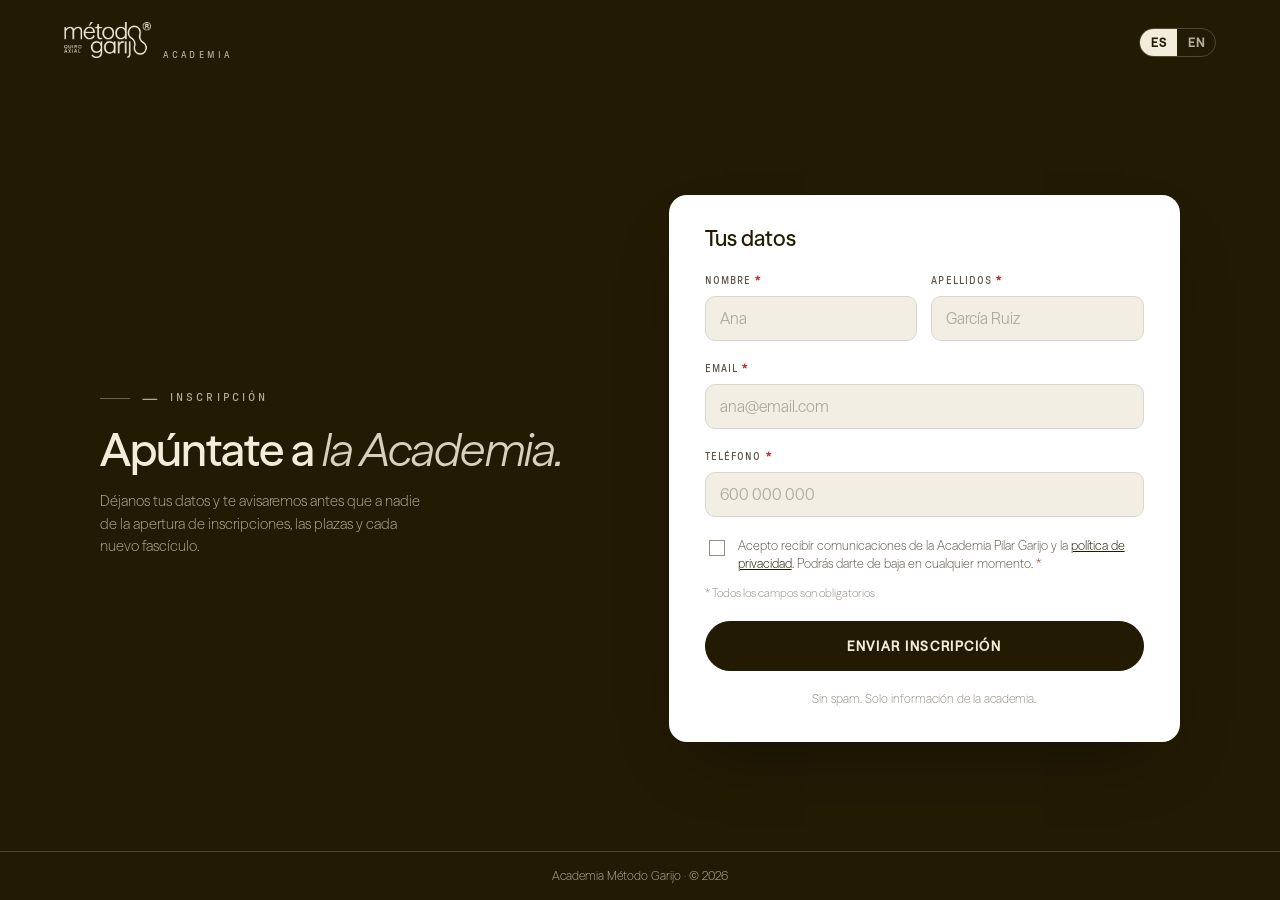
==== commit 55a0dc1b: "Simplifica el footer de la landing de inscripción Sustituye "Centros de Quiromasaje Pilar Garijo" + " ====
--- a/index.html
+++ b/index.html
@@ -82,8 +82,7 @@
 </main>
 
 <footer class="solo-footer">
-  <span data-i18n="Centros de Quiromasaje Pilar Garijo">Centros de Quiromasaje Pilar Garijo</span>
-  <span><a href="mailto:hola@pilargarijo.com">hola@pilargarijo.com</a> · © 2026</span>
+  <span data-i18n="Academia Método Garijo · © 2026">Academia Método Garijo · © 2026</span>
 </footer>
 
 <script>
@@ -158,8 +157,7 @@
     "Enviar inscripción": "Submit",
     "Sin spam. Solo información de la academia.": "No spam. Only academy information.",
     "Ya estás dentro.": "You're in.",
-    "Te avisaremos antes que a nadie cuando abramos la inscripción de septiembre.": "We'll let you know before anyone else when September enrolment opens.",
-    "Centros de Quiromasaje Pilar Garijo": "Pilar Garijo Chiromassage Centres"
+    "Te avisaremos antes que a nadie cuando abramos la inscripción de septiembre.": "We'll let you know before anyone else when September enrolment opens."
   };
 
   var originals = new Map();
--- a/css/landing-solo.css
+++ b/css/landing-solo.css
@@ -77,9 +77,9 @@
 }
 
 .solo-footer {
-  flex: none; display: flex; align-items: center; justify-content: space-between; gap: 14px; flex-wrap: wrap;
+  flex: none; display: flex; align-items: center; justify-content: center; gap: 14px; flex-wrap: wrap;
   padding: clamp(10px, 1.4vw, 14px) var(--gutter); border-top: 1px solid var(--line-dark);
-  font-size: 12px; color: var(--cream-soft);
+  font-size: 12px; color: var(--cream-soft); text-align: center;
 }
 .solo-footer a { color: inherit; opacity: .85; }
 .solo-footer a:hover { opacity: 1; }
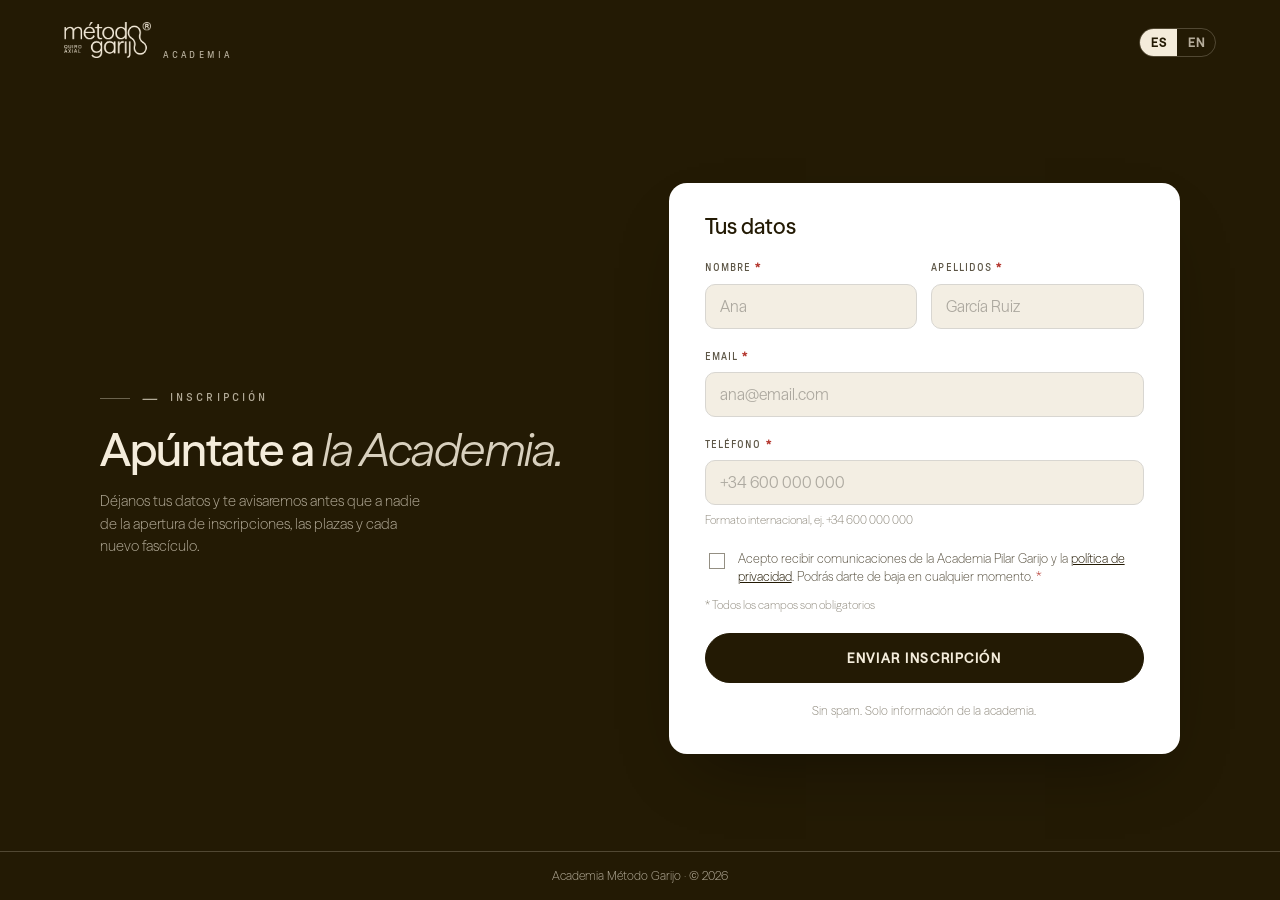
==== commit fc1f9efd: "Exige formato internacional E.164 en el campo de teléfono Valida contra /^\+[1-9]\d{6,14}$/ (tras qu" ====
--- a/index.html
+++ b/index.html
@@ -59,8 +59,9 @@
         </div>
         <div class="field">
           <label for="f-telefono" data-i18n="Teléfono">Teléfono <span class="req">*</span></label>
-          <input id="f-telefono" name="telefono" type="tel" autocomplete="tel" placeholder="600 000 000" required>
-          <span class="error" data-i18n="Revisa el teléfono">Revisa el teléfono</span>
+          <input id="f-telefono" name="telefono" type="tel" inputmode="tel" autocomplete="tel" placeholder="+34 600 000 000" required>
+          <span class="hint" data-i18n="Formato internacional, ej. +34 600 000 000">Formato internacional, ej. +34 600 000 000</span>
+          <span class="error" data-i18n="Escribe tu teléfono en formato internacional (ej. +34 600 000 000)">Escribe tu teléfono en formato internacional (ej. +34 600 000 000)</span>
         </div>
         <label class="consent" id="consent-row">
           <input type="checkbox" id="f-consent" name="consentimiento" required>
@@ -107,7 +108,8 @@
     if (!apellidos.value.trim()) { setInvalid(apellidos, true); ok = false; } else { setInvalid(apellidos, false); }
     var emailOk = /^[^\s@]+@[^\s@]+\.[^\s@]+$/.test(email.value.trim());
     if (!emailOk) { setInvalid(email, true); ok = false; } else { setInvalid(email, false); }
-    var telOk = telefono.value.replace(/[^0-9]/g, '').length >= 9;
+    var telE164 = telefono.value.trim().replace(/[\s().-]/g, '');
+    var telOk = /^\+[1-9]\d{6,14}$/.test(telE164);
     if (!telOk) { setInvalid(telefono, true); ok = false; } else { setInvalid(telefono, false); }
     card.classList.toggle('invalid-consent', !consent.checked);
     if (!consent.checked) ok = false;
@@ -121,7 +123,7 @@
           nombre: nombre.value.trim(),
           apellidos: apellidos.value.trim(),
           email: email.value.trim(),
-          telefono: telefono.value.trim(),
+          telefono: telE164,
           pagina: 'academia-index-solo',
           fecha: new Date().toISOString()
         })
@@ -149,7 +151,8 @@
     "Email": "Email",
     "Revisa el email": "Check the email",
     "Teléfono": "Phone",
-    "Revisa el teléfono": "Check the phone number",
+    "Formato internacional, ej. +34 600 000 000": "International format, e.g. +34 600 000 000",
+    "Escribe tu teléfono en formato internacional (ej. +34 600 000 000)": "Enter your phone in international format (e.g. +34 600 000 000)",
     "* Todos los campos son obligatorios": "* All fields are required",
     "Acepto recibir comunicaciones de la Academia Pilar Garijo y la": "I agree to receive communications from the Pilar Garijo Academy and the",
     "política de privacidad": "privacy policy",
--- a/css/academia.css
+++ b/css/academia.css
@@ -244,6 +244,8 @@
 .field input[aria-invalid="true"] { border-bottom-color: #a03d2e; }
 .field .error { font-size: 12.5px; color: #a03d2e; display: none; }
 .field.invalid .error { display: block; }
+.field .hint { font-size: 12.5px; color: var(--ink-faint); }
+.field.invalid .hint { display: none; }
 .consent { display: flex; gap: 12px; align-items: flex-start; font-size: 13px; color: var(--ink-soft); line-height: 1.5; }
 .consent input { appearance: none; width: 18px; height: 18px; flex: none; margin-top: 2px; border: 1px solid var(--ink-faint); cursor: pointer; display: grid; place-items: center; }
 .consent input:checked { background: var(--ink); border-color: var(--ink); }
--- a/css/landing-solo.css
+++ b/css/landing-solo.css
@@ -48,6 +48,8 @@
 .solo-card .field label { font-family: var(--font-label); font-size: 11px; font-weight: 600; letter-spacing: .1em; text-transform: uppercase; color: var(--ink-soft); }
 .solo-card .req { color: #b3352c; font-family: var(--font-body); }
 .solo-card .req-note { font-size: 11.5px; color: var(--ink-faint); margin: -8px 0 0; }
+.solo-card .field .hint { font-size: 11.5px; color: var(--ink-faint); margin-top: -1px; }
+.solo-card .field.invalid .hint { display: none; }
 .solo-card .field input {
   font-family: var(--font-body); font-size: 15.5px; font-weight: 400; color: var(--ink);
   background: var(--cream-bg); border: 1.5px solid var(--line); border-radius: 10px;
